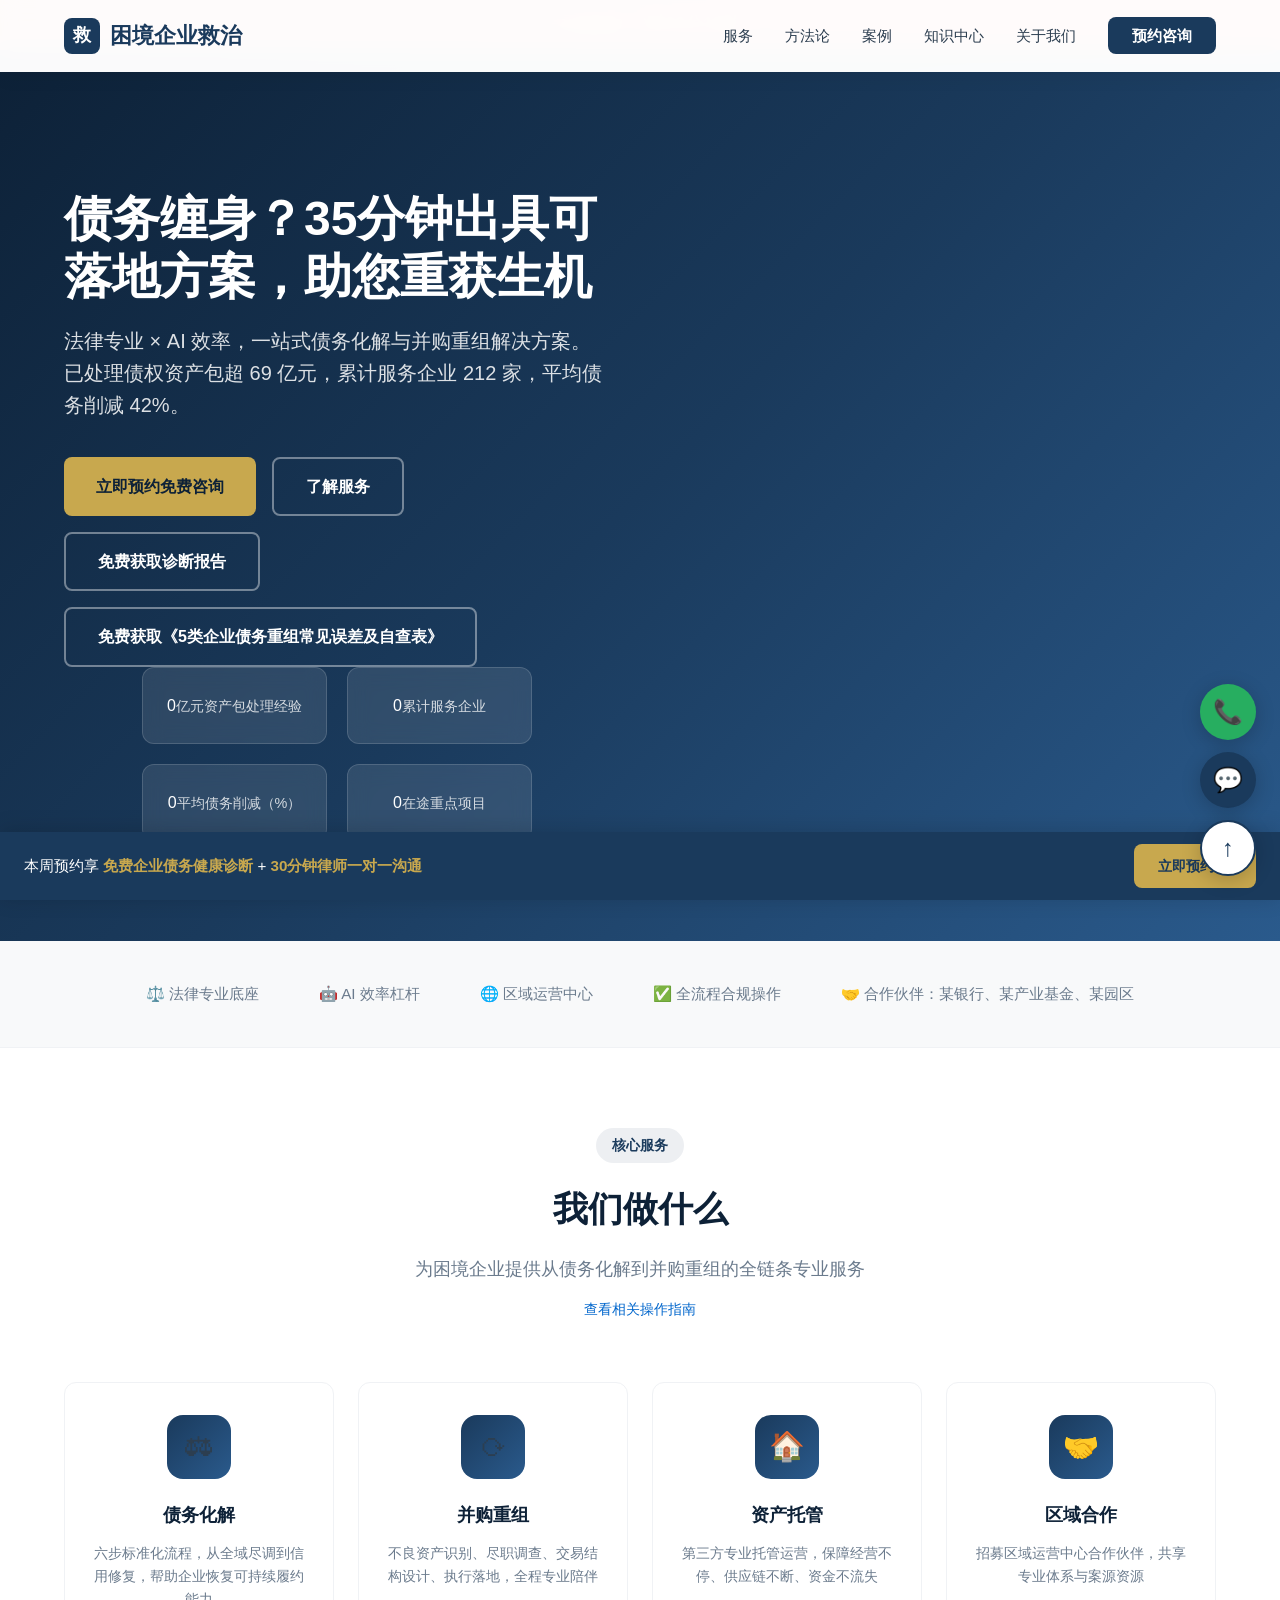
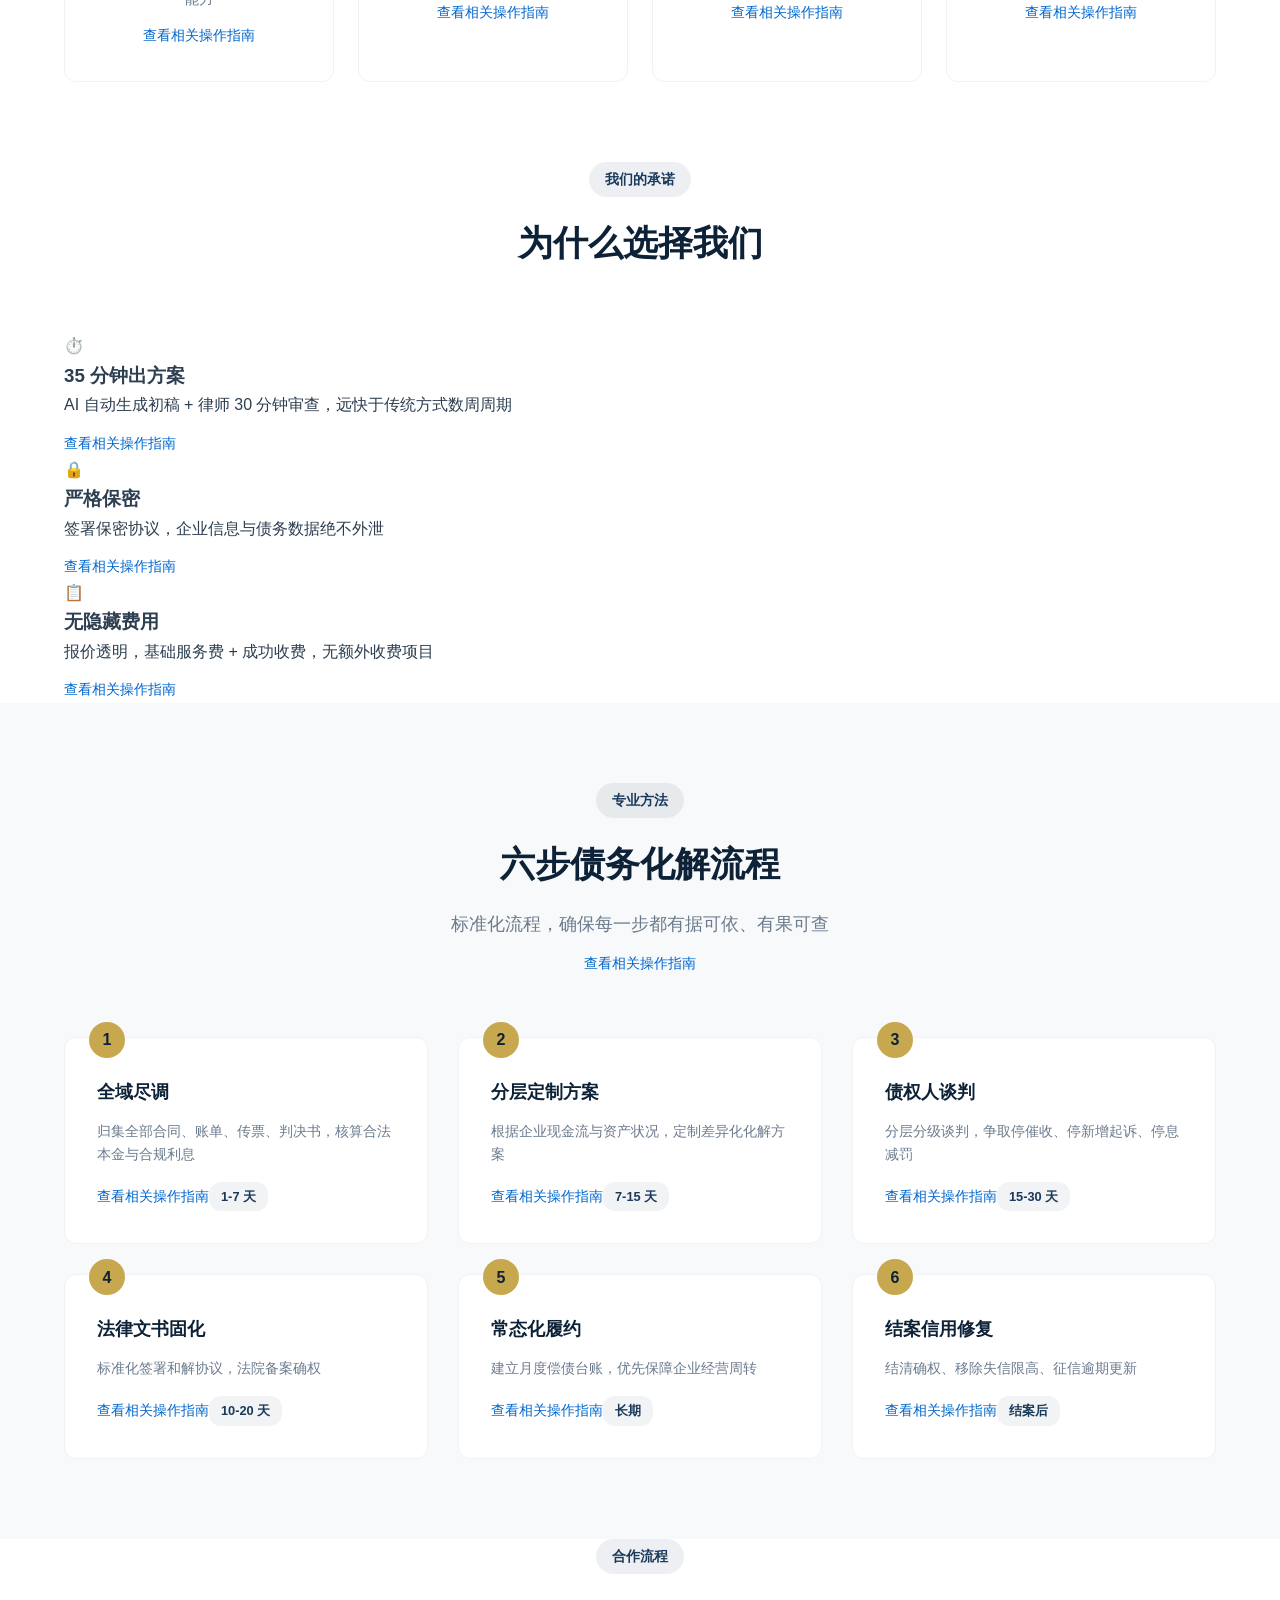
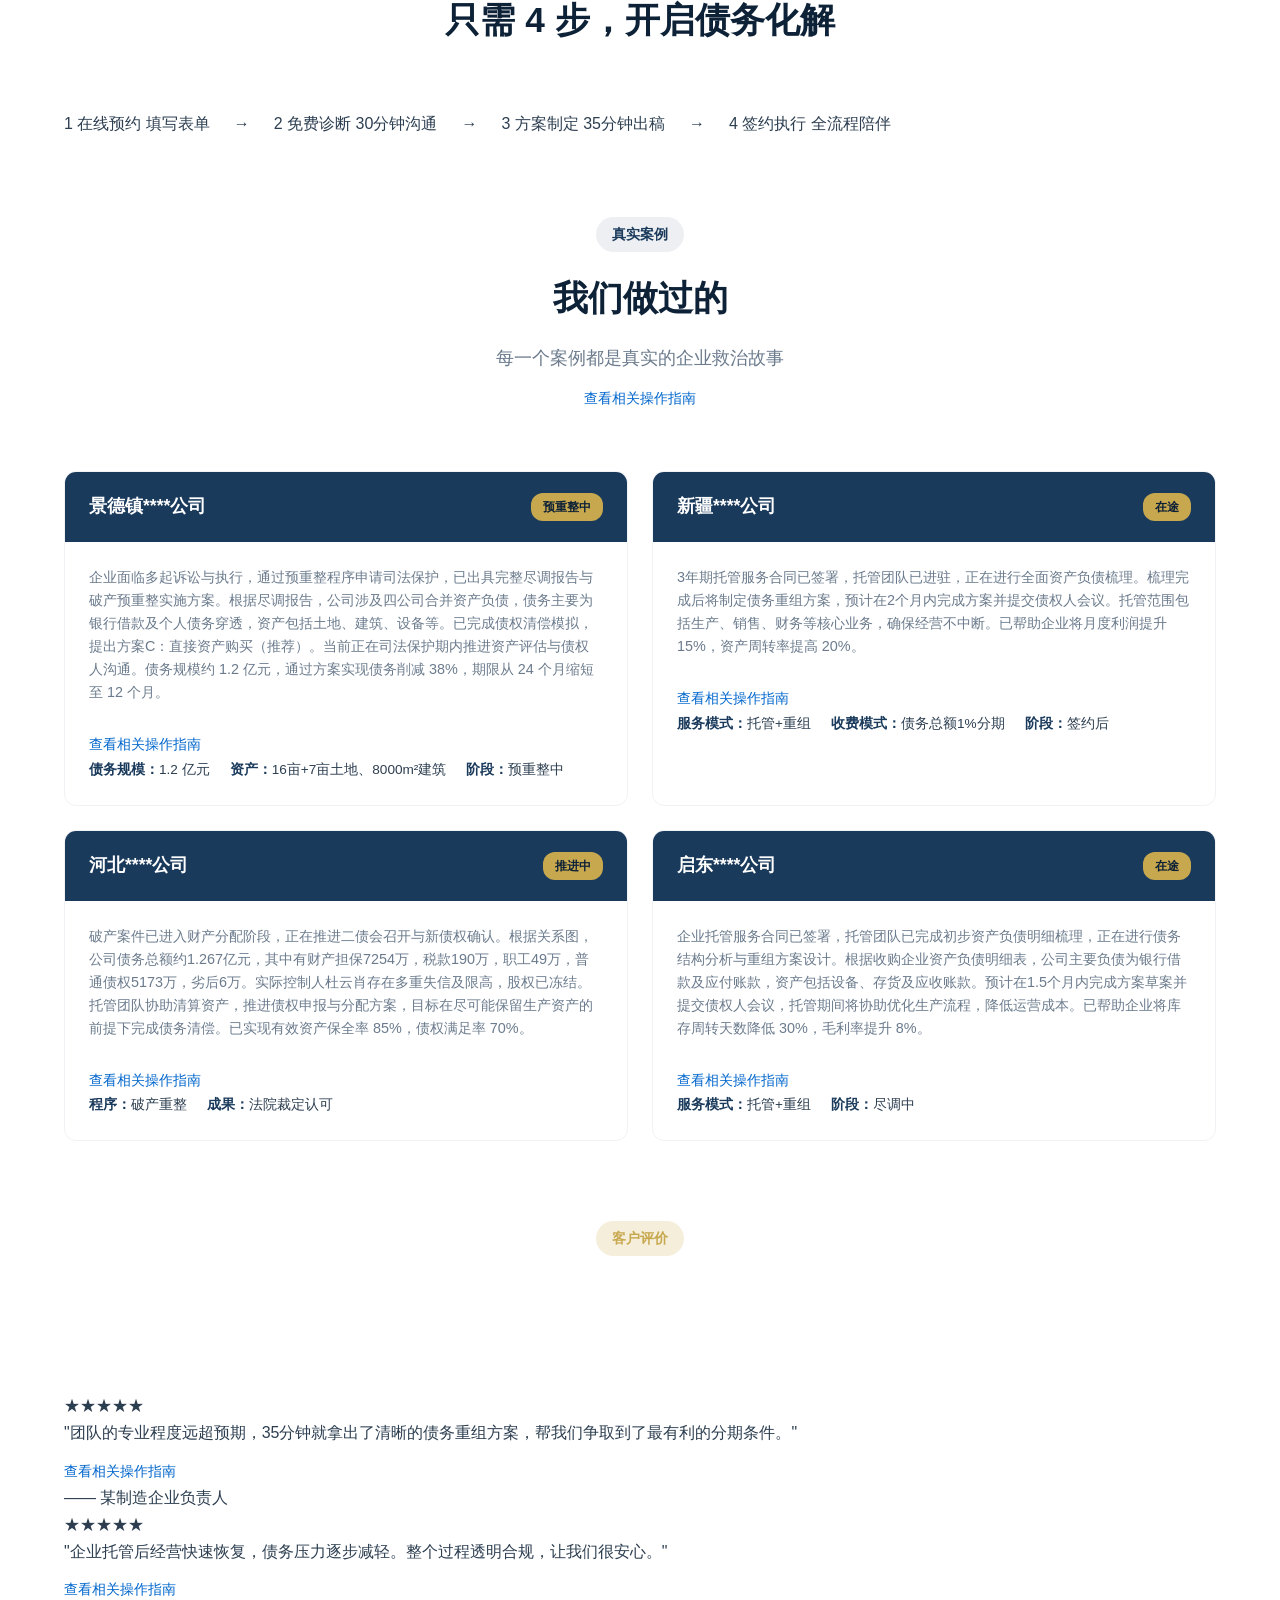
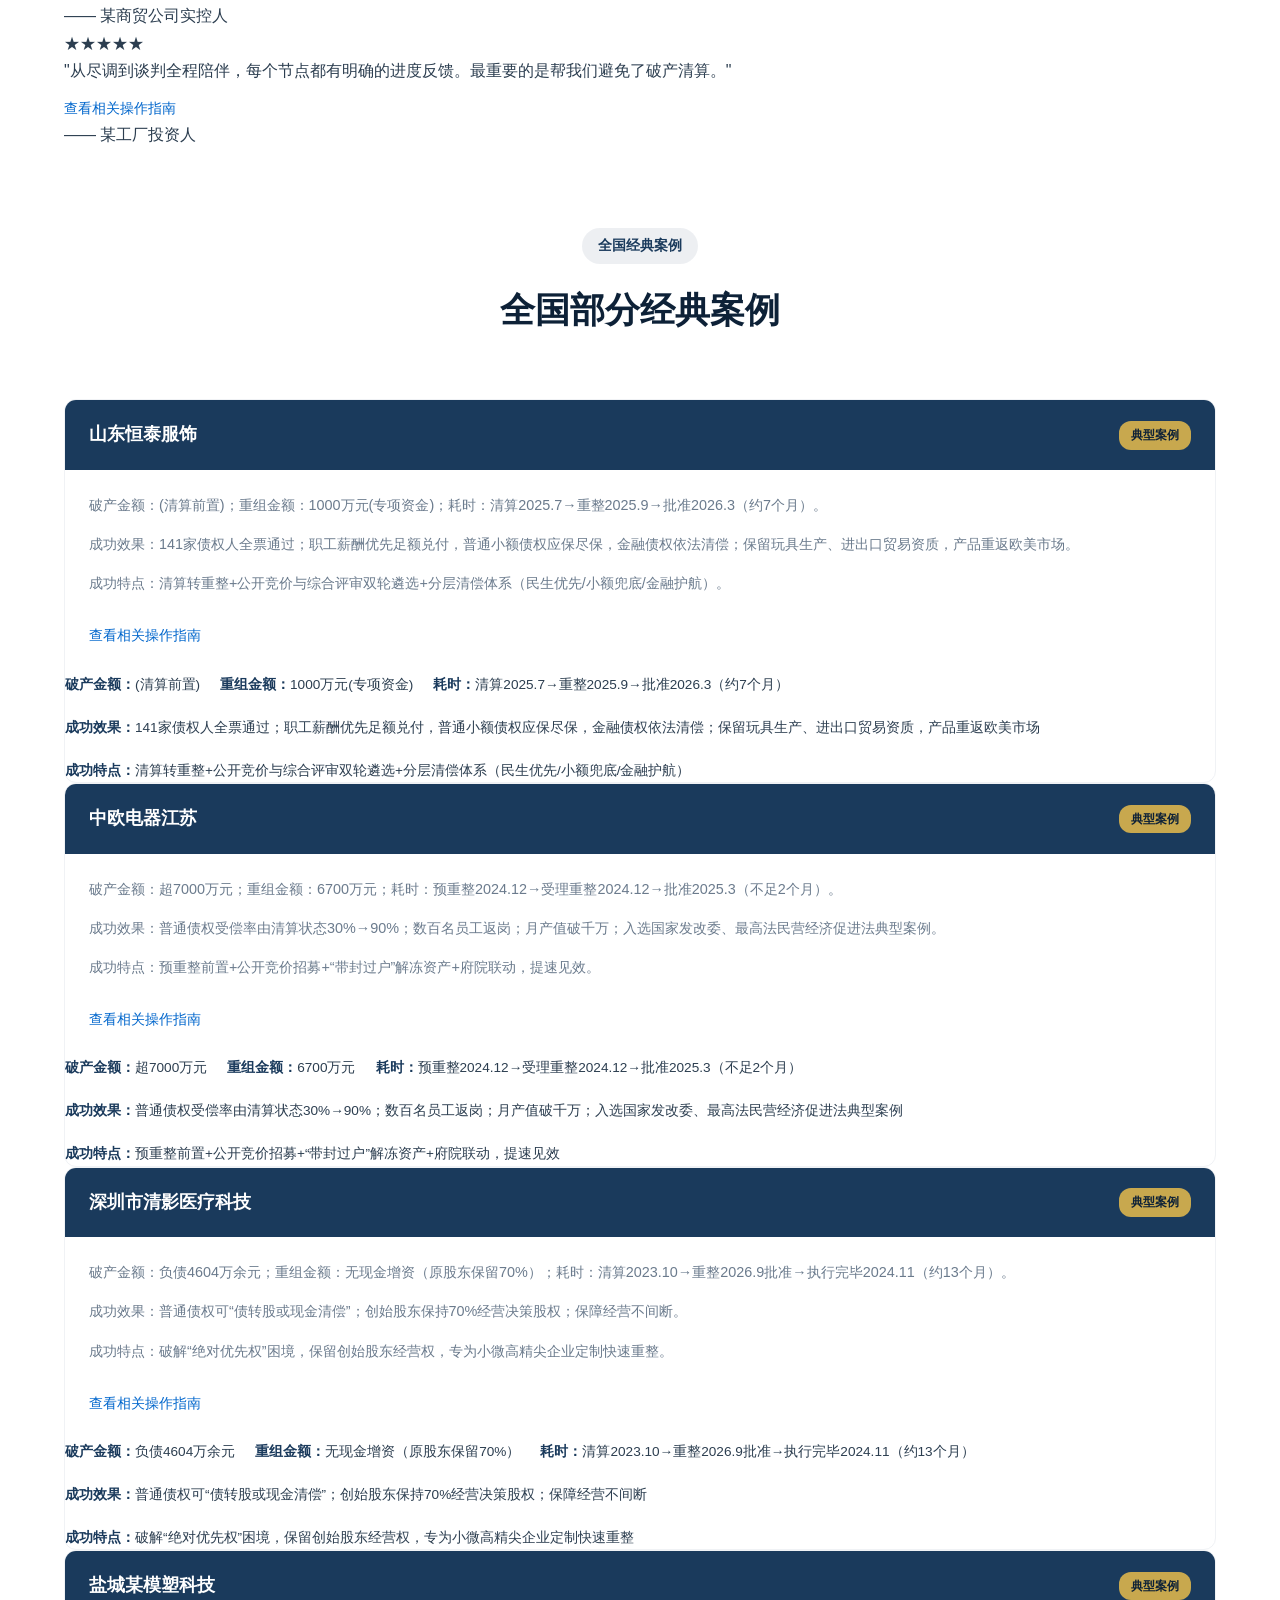
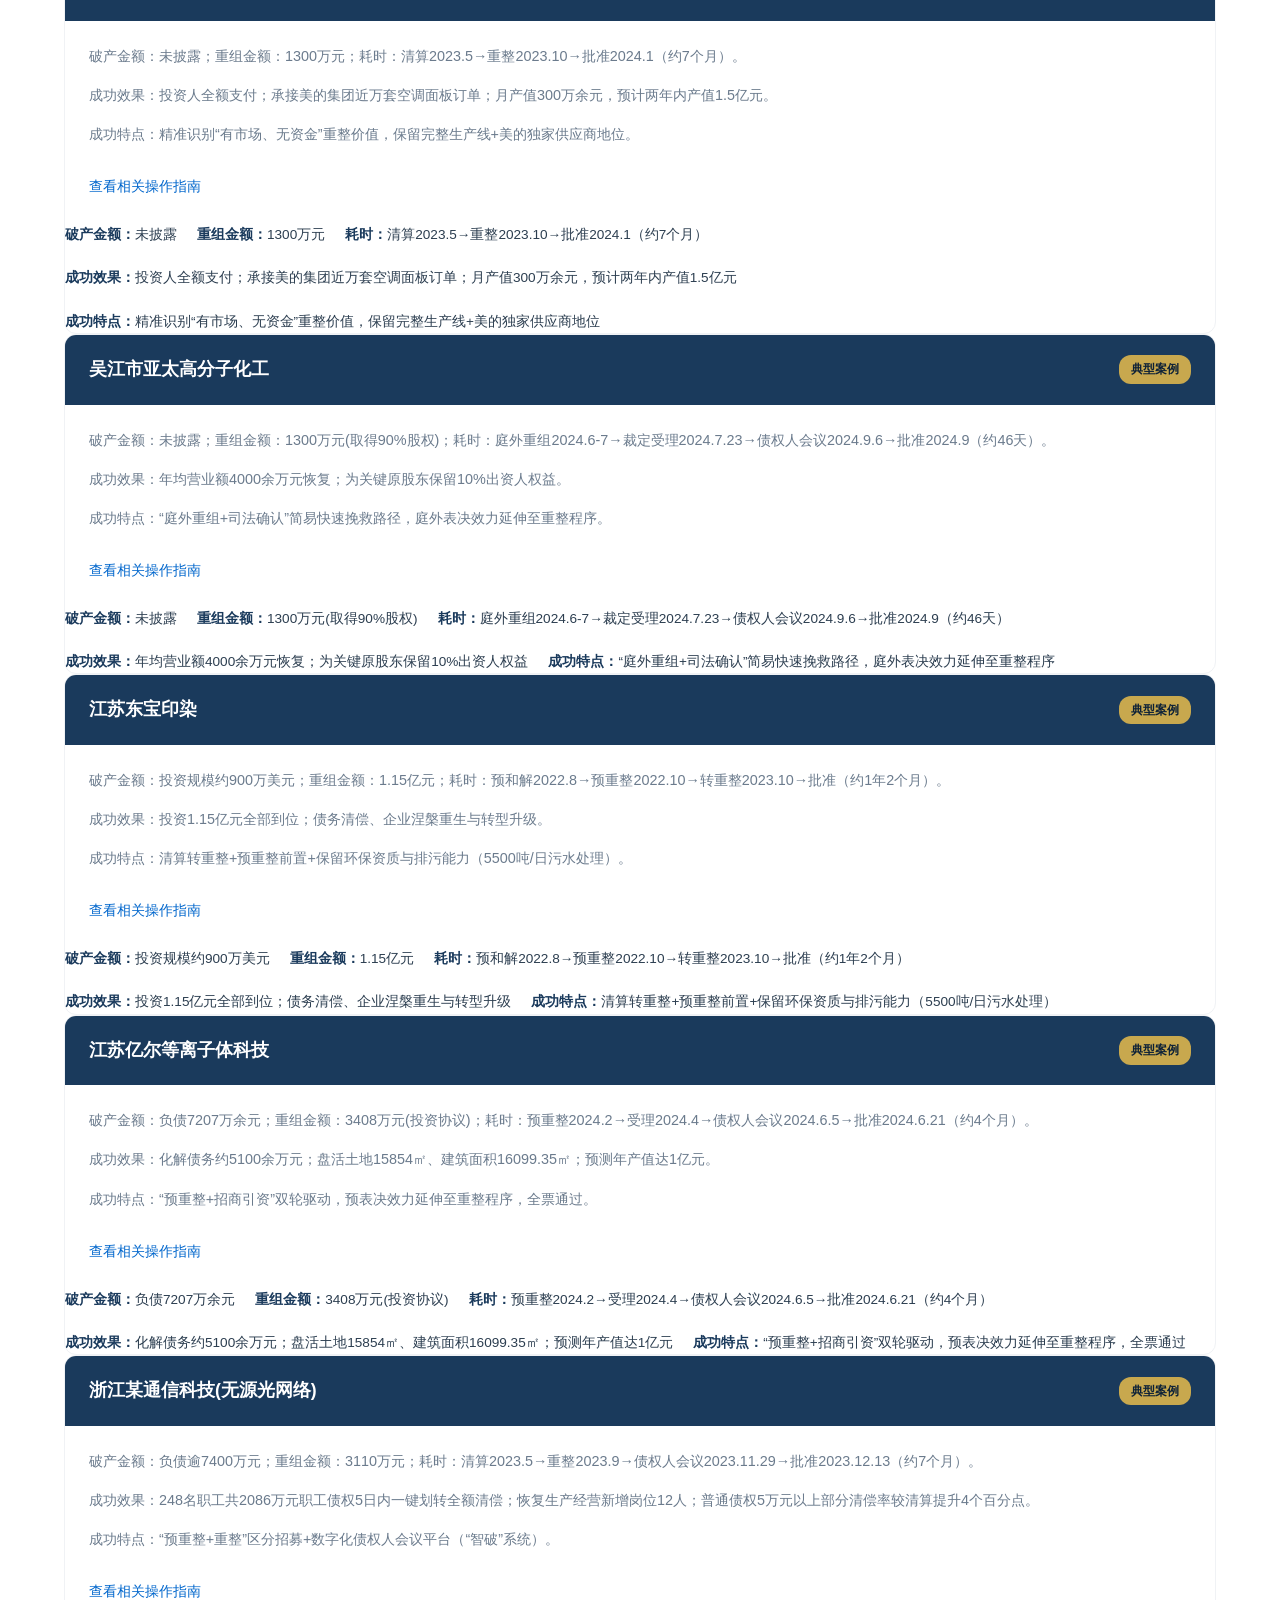
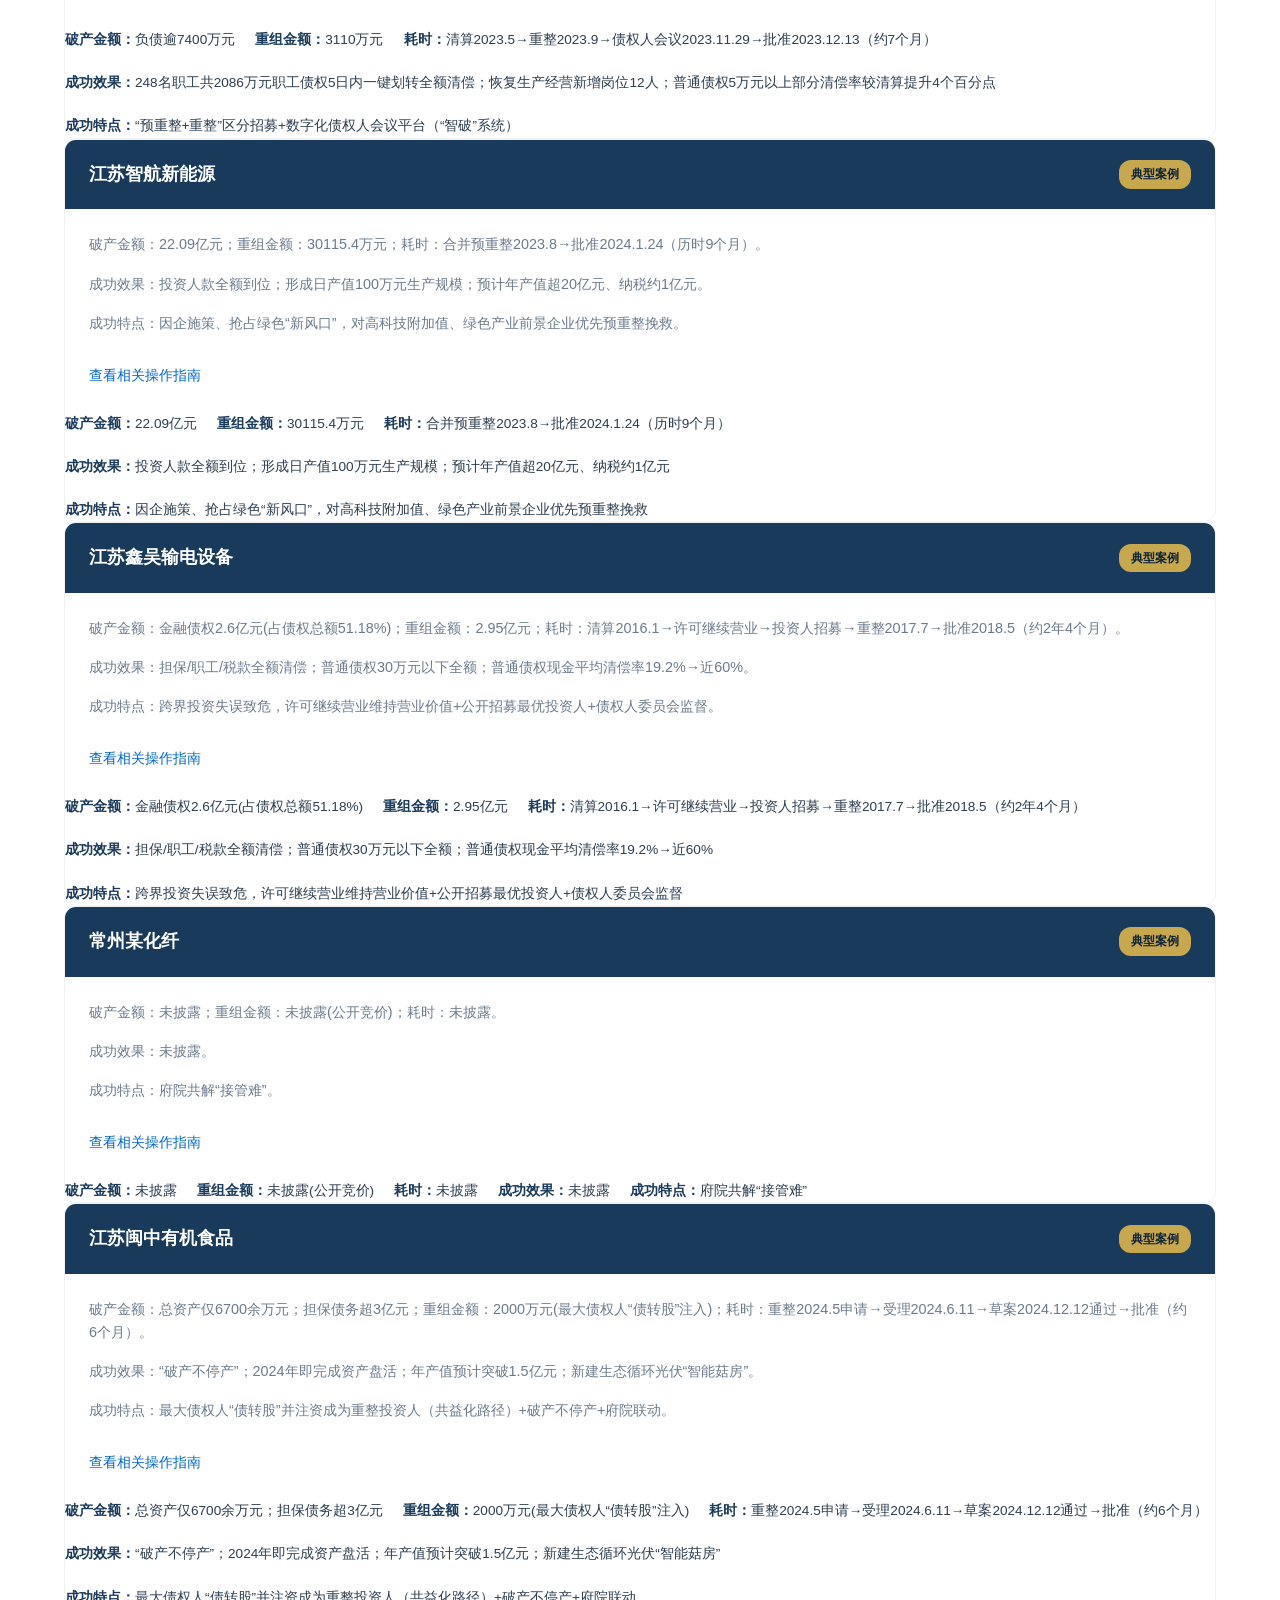
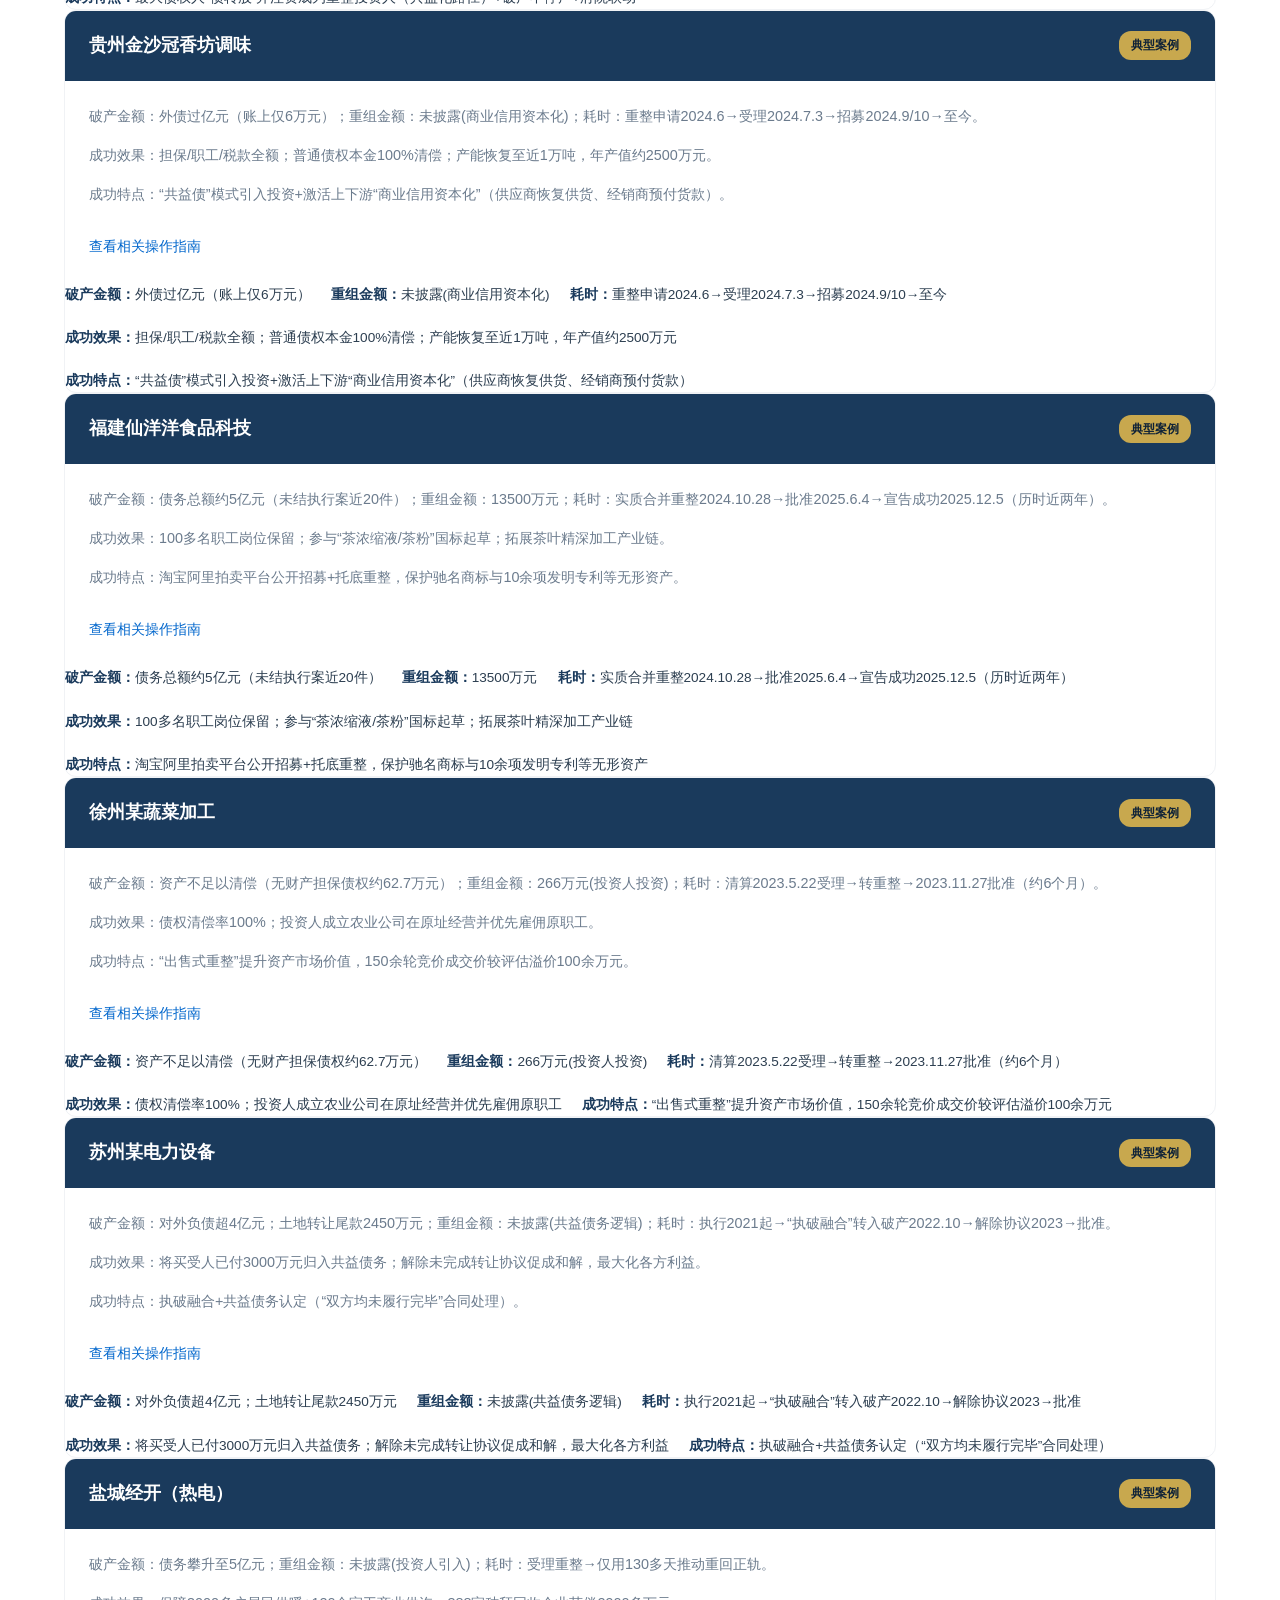
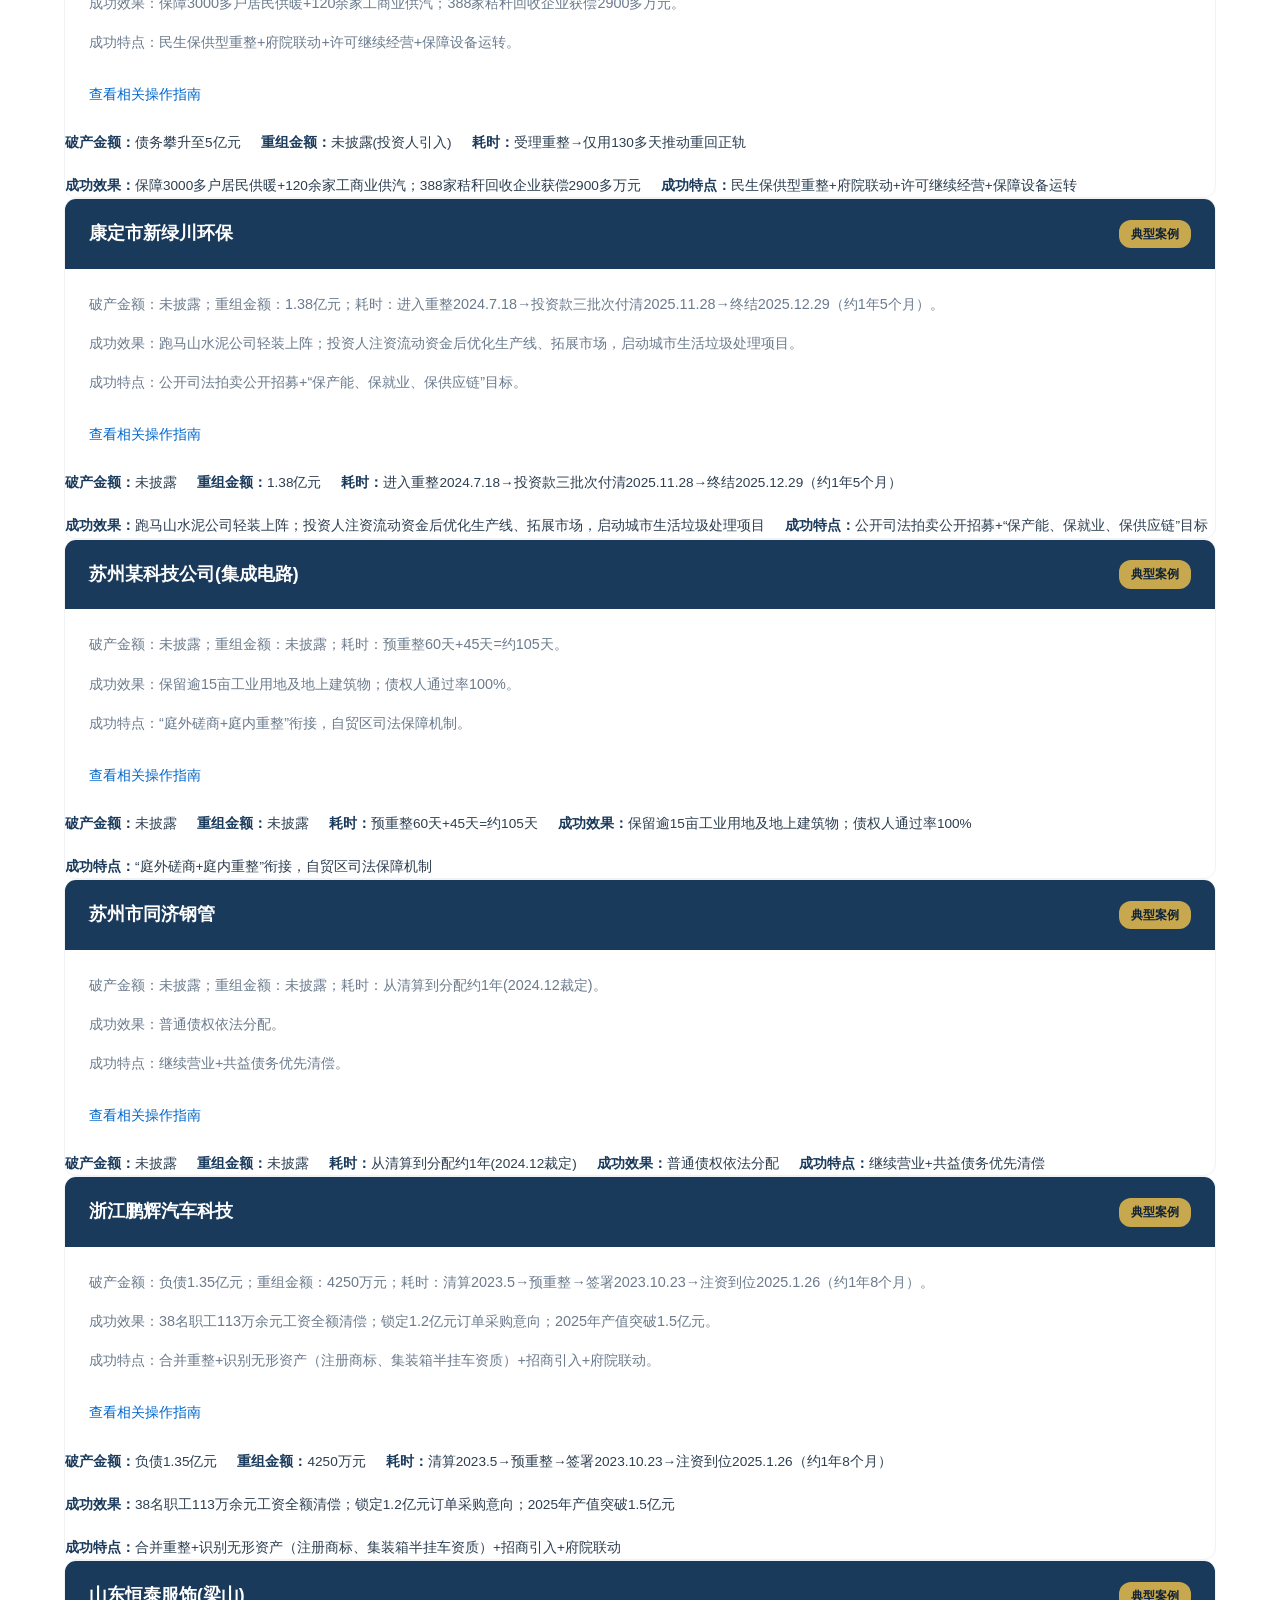
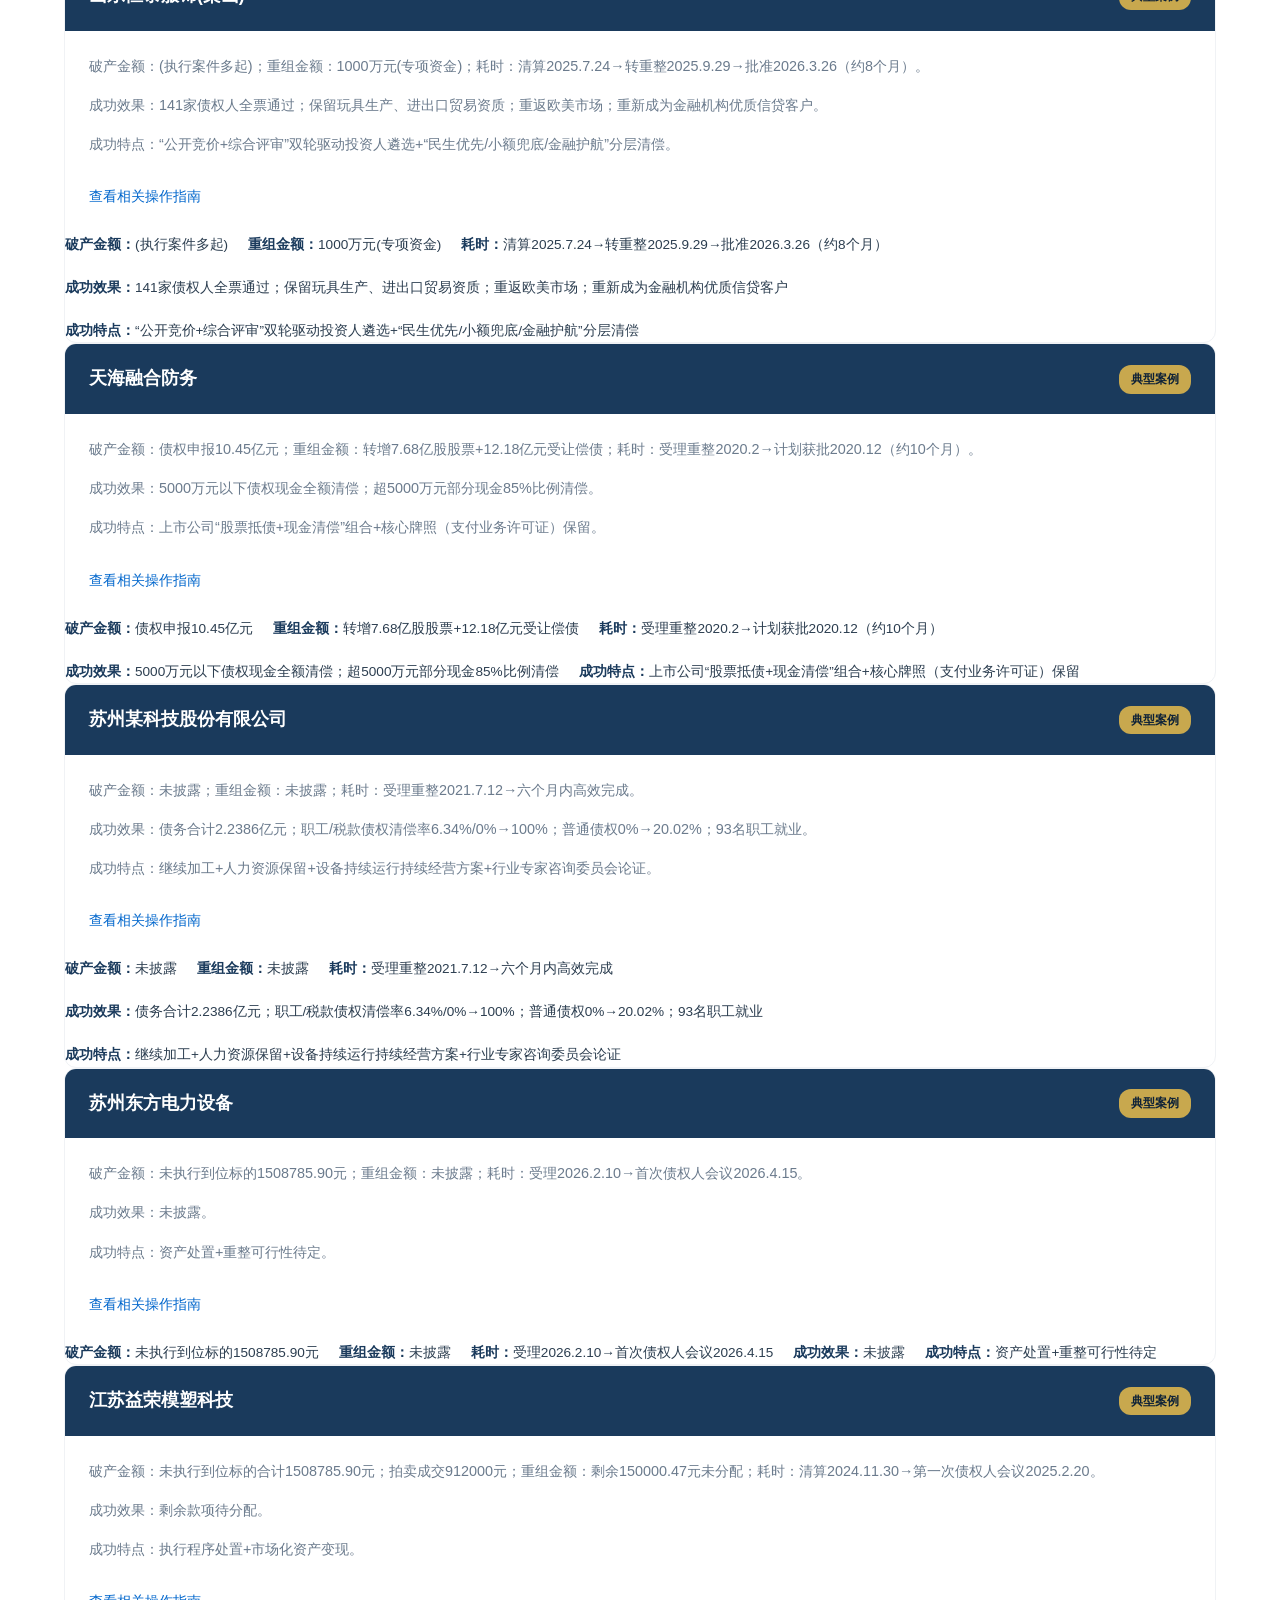
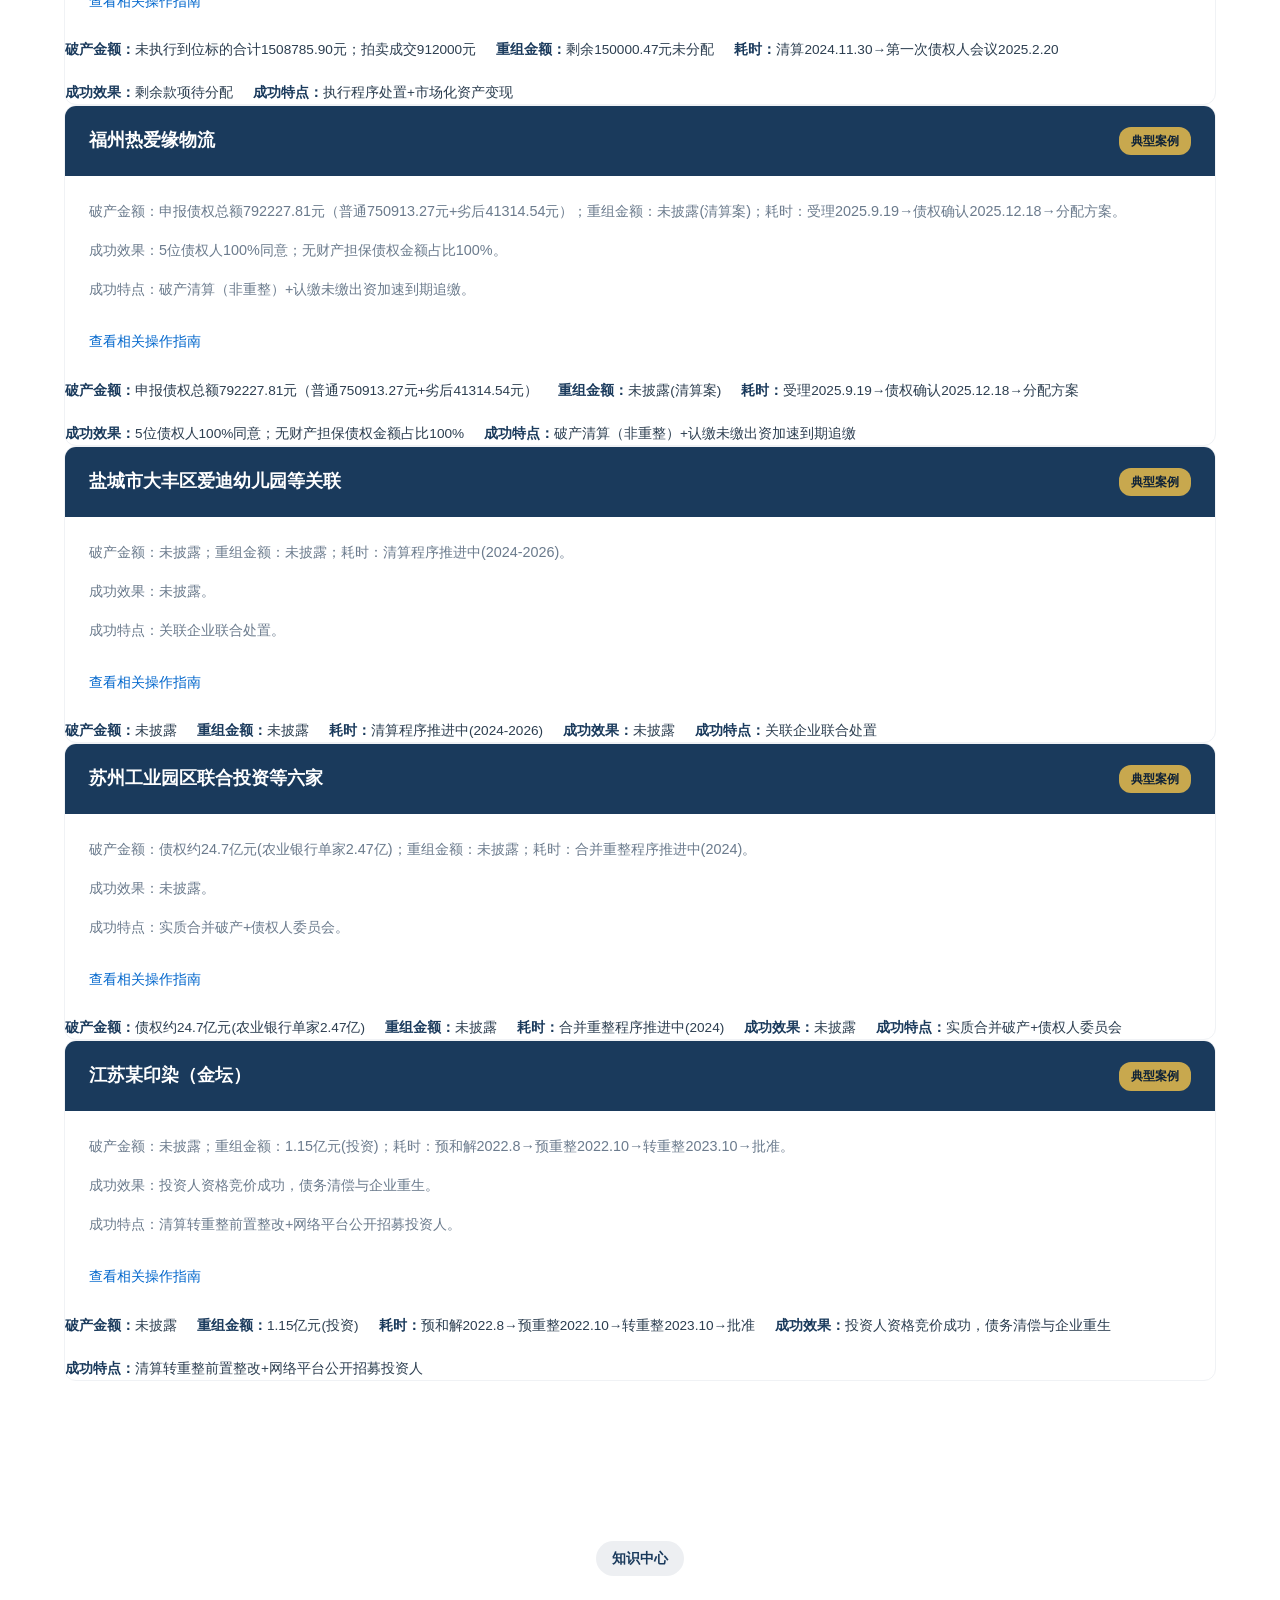
==== index.html @ f480165e "初始网站代码" ====
<!DOCTYPE html>
<html lang="zh-CN">
<head>
  <meta charset="UTF-8">
  <meta name="viewport" content="width=device-width, initial-scale=1.0">
  <title>平台化困境企业救治 - 债务化解及并购重组专家 | 法律专业+AI效率</title>
  <meta name="description" content="专业困境企业债务化解、不良资产并购、企业托管运营服务。法律专业+AI效率，35分钟出方案，已帮助超69亿元资产包实现平均债务削减42%。">
  <link rel="stylesheet" href="css/style.css">
<!-- SEO 基础 -->
<meta name="robots" content="index,follow">
<meta name="author" content="平台化困境企业救治">
<link rel="canonical" href="https://您的域名.com/">
<!-- JSON-LD 结构化数据（LocalBusiness） -->
<script type="application/ld+json">
{
  "@context": "https://schema.org",
  "@type": "LocalBusiness",
  "name": "平台化困境企业救治",
  "image": "https://您的域名.com/images/wechat-qr.png",
  "@id": "https://您的域名.com/",
  "url": "https://您的域名.com/",
  "telephone": "13908373468",
  "priceRange": "请咨询",
  "address": {
    "@type": "PostalAddress",
    "streetAddress": "请填写具体地址",
    "addressLocality": "请填写城市",
    "postalCode": "请填写邮编",
    "addressCountry": "CN"
  },
  "geo": {
    "@type": "GeoCoordinates",
    "latitude": "您的纬度",
    "longitude": "您的经度"
  },
  "openingHoursSpecification": [
    {
      "@type": "OpeningHoursSpecification",
      "dayOfWeek": [
        "Monday",
        "Tuesday",
        "Wednesday",
        "Thursday",
        "Friday"
      ],
      "opens": "09:00",
      "closes": "18:00"
    }
  ],
  "sameAs": [
    "https://微信公众号链接",
    "https://其他社媒链接"
  ]
}
</script>
</head>
<body>
  <nav class="navbar">
    <div class="container">
      <a href="index.html" class="logo"><div class="logo-icon">救</div>困境企业救治</a>
      <ul class="nav-links">
        <li><a href="#services">服务</a></li>
        <li><a href="#methodology">方法论</a></li>
        <li><a href="#cases">案例</a></li>
        <li><a href="#knowledge">知识中心</a></li>
        <li><a href="about.html">关于我们</a></li>
        <li><a href="#contact" class="nav-cta">预约咨询</a></li>
      </ul>
      <button class="mobile-menu-btn"><span></span><span></span><span></span></button>
    </div>
  </nav>
  <div class="countdown-banner">
    今日名额有限：<strong id="countdown">计算中...</strong>
  </div>
  <div class="floating-cta">
    <div class="float-btn phone" title="电话预约">📞</div>
    <div class="float-btn wechat" title="微信咨询">💬</div>
    <div class="float-btn top" title="回到顶部">↑</div>
  </div>
  <div class="bottom-bar">
    <div class="text">本周预约享 <strong>免费企业债务健康诊断</strong> + <strong>30分钟律师一对一沟通</strong></div>
    <a href="#contact" class="btn">立即预约 →</a>
  </div>
  <section class="hero">
    <div class="container">
      <div class="hero-content">
        <h1>债务缠身？35分钟出具可落地方案，助您重获生机</h1>
        <p class="subtitle">法律专业 × AI 效率，一站式债务化解与并购重组解决方案。已处理债权资产包超 69 亿元，累计服务企业 212 家，平均债务削减 42%。</p>
        <div class="hero-buttons">
          <a href="#contact" class="btn btn-primary">立即预约免费咨询</a>
          <a href="#services" class="btn btn-outline">了解服务</a>
          <a href="#knowledge" class="btn btn-outline">免费获取诊断报告</a>
        
          <a href="javascript:void(0);" class="btn btn-outline" id="freeResourceBtn">免费获取《5类企业债务重组常见误差及自查表》</a>
      </div>
      <div class="hero-visual">
        <div class="hero-stats">
          <div class="stat-card"><span class="count-number" data-target="69">0</span><span class="label">亿元资产包处理经验</span></div>
          <div class="stat-card"><span class="count-number" data-target="212">0</span><span class="label">累计服务企业</span></div>
          <div class="stat-card"><span class="count-number" data-target="42">0</span><span class="label">平均债务削减（%）</span></div>
          <div class="stat-card"><span class="count-number" data-target="4">0</span><span class="label">在途重点项目</span></div>
        </div>
      </div>
    </div>
  </section>
  <section class="trust-bar">
    <div class="container">
      <div class="trust-item">⚖️ 法律专业底座</div>
      <div class="trust-item">🤖 AI 效率杠杆</div>
      <div class="trust-item">🌐 区域运营中心</div>
      <div class="trust-item">✅ 全流程合规操作</div>
      <div class="trust-item">🤝 合作伙伴：某银行、某产业基金、某园区</div>
    </div>
  </section>
  <section class="section" id="services">
    <div class="container">
      <div class="section-header animate-on-scroll">
        <span class="tag">核心服务</span>
        <h2>我们做什么</h2>
        <p>为困境企业提供从债务化解到并购重组的全链条专业服务</p>
          <a href="#knowledge" class="service-link">查看相关操作指南</a>
      </div>
      <div class="services-grid">
        <div class="service-card animate-on-scroll"><div class="service-icon">&#9878;</div><h3>债务化解</h3><p>六步标准化流程，从全域尽调到信用修复，帮助企业恢复可持续履约能力</p>
          <a href="#knowledge" class="service-link">查看相关操作指南</a></div>
        <div class="service-card animate-on-scroll"><div class="service-icon">&#10227;</div><h3>并购重组</h3><p>不良资产识别、尽职调查、交易结构设计、执行落地，全程专业陪伴</p>
          <a href="#knowledge" class="service-link">查看相关操作指南</a></div>
        <div class="service-card animate-on-scroll"><div class="service-icon">&#127968;</div><h3>资产托管</h3><p>第三方专业托管运营，保障经营不停、供应链不断、资金不流失</p>
          <a href="#knowledge" class="service-link">查看相关操作指南</a></div>
        <div class="service-card animate-on-scroll"><div class="service-icon">&#129309;</div><h3>区域合作</h3><p>招募区域运营中心合作伙伴，共享专业体系与案源资源</p>
          <a href="#knowledge" class="service-link">查看相关操作指南</a></div>
      </div>
    </div>
  </section>
  <section class="guarantee">
    <div class="container">
      <div class="section-header animate-on-scroll">
        <span class="tag">我们的承诺</span>
        <h2>为什么选择我们</h2>
      </div>
      <div class="guarantee-grid">
        <div class="guarantee-item animate-on-scroll"><div class="icon">⏱️</div><h3>35 分钟出方案</h3><p>AI 自动生成初稿 + 律师 30 分钟审查，远快于传统方式数周周期</p>
          <a href="#knowledge" class="service-link">查看相关操作指南</a></div>
        <div class="guarantee-item animate-on-scroll"><div class="icon">🔒</div><h3>严格保密</h3><p>签署保密协议，企业信息与债务数据绝不外泄</p>
          <a href="#knowledge" class="service-link">查看相关操作指南</a></div>
        <div class="guarantee-item animate-on-scroll"><div class="icon">📋</div><h3>无隐藏费用</h3><p>报价透明，基础服务费 + 成功收费，无额外收费项目</p>
          <a href="#knowledge" class="service-link">查看相关操作指南</a></div>
      </div>
    </div>
  </section>
  <section class="section methodology animate-on-scroll" id="methodology">
    <div class="container">
      <div class="section-header animate-on-scroll">
        <span class="tag">专业方法</span>
        <h2>六步债务化解流程</h2>
        <p>标准化流程，确保每一步都有据可依、有果可查</p>
          <a href="#knowledge" class="service-link">查看相关操作指南</a>
      </div>
      <div class="methodology-steps">
        <div class="step-card animate-on-scroll"><div class="step-number">1</div><h3>全域尽调</h3><p>归集全部合同、账单、传票、判决书，核算合法本金与合规利息</p>
          <a href="#knowledge" class="service-link">查看相关操作指南</a><span class="time-badge">1-7 天</span></div>
        <div class="step-card animate-on-scroll"><div class="step-number">2</div><h3>分层定制方案</h3><p>根据企业现金流与资产状况，定制差异化化解方案</p>
          <a href="#knowledge" class="service-link">查看相关操作指南</a><span class="time-badge">7-15 天</span></div>
        <div class="step-card animate-on-scroll"><div class="step-number">3</div><h3>债权人谈判</h3><p>分层分级谈判，争取停催收、停新增起诉、停息减罚</p>
          <a href="#knowledge" class="service-link">查看相关操作指南</a><span class="time-badge">15-30 天</span></div>
        <div class="step-card animate-on-scroll"><div class="step-number">4</div><h3>法律文书固化</h3><p>标准化签署和解协议，法院备案确权</p>
          <a href="#knowledge" class="service-link">查看相关操作指南</a><span class="time-badge">10-20 天</span></div>
        <div class="step-card animate-on-scroll"><div class="step-number">5</div><h3>常态化履约</h3><p>建立月度偿债台账，优先保障企业经营周转</p>
          <a href="#knowledge" class="service-link">查看相关操作指南</a><span class="time-badge">长期</span></div>
        <div class="step-card animate-on-scroll"><div class="step-number">6</div><h3>结案信用修复</h3><p>结清确权、移除失信限高、征信逾期更新</p>
          <a href="#knowledge" class="service-link">查看相关操作指南</a><span class="time-badge">结案后</span></div>
      </div>
    </div>
  </section>
  <section class="process-section">
    <div class="container">
      <div class="section-header animate-on-scroll">
        <span class="tag">合作流程</span>
        <h2>只需 4 步，开启债务化解</h2>
      </div>
      <div class="process-steps" style="display:flex; gap:1.5rem; align-items:center; flex-wrap:wrap;">
    <div class="step">1 在线预约 填写表单</div>
    <div class="arrow">→</div>
    <div class="step">2 免费诊断 30分钟沟通</div>
    <div class="arrow">→</div>
    <div class="step">3 方案制定 35分钟出稿</div>
    <div class="arrow">→</div>
    <div class="step">4 签约执行 全流程陪伴</div>
</div>
    </div>
  </section>
  <section class="section animate-on-scroll" id="cases">
    <div class="container">
      <div class="section-header animate-on-scroll">
        <span class="tag">真实案例</span>
        <h2>我们做过的</h2>
        <p>每一个案例都是真实的企业救治故事</p>
          <a href="#knowledge" class="service-link">查看相关操作指南</a>
      </div>
      <div class="cases-grid">
        <!-- 案例 1：景德镇隆鑫鹏大贸易 -->
        <div class="case-card animate-on-scroll">
          <div class="case-header">
            <h3>景德镇****公司</h3>
            <span class="case-badge">预重整中</span>
          </div>
          <div class="case-body">
            <p>企业面临多起诉讼与执行，通过预重整程序申请司法保护，已出具完整尽调报告与破产预重整实施方案。根据尽调报告，公司涉及四公司合并资产负债，债务主要为银行借款及个人债务穿透，资产包括土地、建筑、设备等。已完成债权清偿模拟，提出方案C：直接资产购买（推荐）。当前正在司法保护期内推进资产评估与债权人沟通。债务规模约 1.2 亿元，通过方案实现债务削减 38%，期限从 24 个月缩短至 12 个月。</p>
          <a href="#knowledge" class="service-link">查看相关操作指南</a>
            <div class="case-meta">
              <div class="case-meta-item"><strong>债务规模：</strong>1.2 亿元</div>
              <div class="case-meta-item"><strong>资产：</strong>16亩+7亩土地、8000m²建筑</div>
              <div class="case-meta-item"><strong>阶段：</strong>预重整中</div>
            </div>
          </div>
        </div>

        <!-- 案例 2：新疆美嘉食品饮料 -->
        <div class="case-card animate-on-scroll">
          <div class="case-header">
            <h3>新疆****公司</h3>
            <span class="case-badge">在途</span>
          </div>
          <div class="case-body">
            <p>3年期托管服务合同已签署，托管团队已进驻，正在进行全面资产负债梳理。梳理完成后将制定债务重组方案，预计在2个月内完成方案并提交债权人会议。托管范围包括生产、销售、财务等核心业务，确保经营不中断。已帮助企业将月度利润提升 15%，资产周转率提高 20%。</p>
          <a href="#knowledge" class="service-link">查看相关操作指南</a>
            <div class="case-meta">
              <div class="case-meta-item"><strong>服务模式：</strong>托管+重组</div>
              <div class="case-meta-item"><strong>收费模式：</strong>债务总额1%分期</div>
              <div class="case-meta-item"><strong>阶段：</strong>签约后</div>
            </div>
          </div>
        </div>

        <!-- 案例 3：河北氏氏美卫生用品 -->
        <div class="case-card animate-on-scroll">
          <div class="case-header">
            <h3>河北****公司</h3>
            <span class="case-badge">推进中</span>
          </div>
          <div class="case-body">
            <p>破产案件已进入财产分配阶段，正在推进二债会召开与新债权确认。根据关系图，公司债务总额约1.267亿元，其中有财产担保7254万，税款190万，职工49万，普通债权5173万，劣后6万。实际控制人杜云肖存在多重失信及限高，股权已冻结。托管团队协助清算资产，推进债权申报与分配方案，目标在尽可能保留生产资产的前提下完成债务清偿。已实现有效资产保全率 85%，债权满足率 70%。</p>
          <a href="#knowledge" class="service-link">查看相关操作指南</a>
            <div class="case-meta">
              <div class="case-meta-item"><strong>程序：</strong>破产重整</div>
              <div class="case-meta-item"><strong>成果：</strong>法院裁定认可</div>
            </div>
          </div>
        </div>

        <!-- 案例 4：启东亚恒机电设备 -->
        <div class="case-card animate-on-scroll">
          <div class="case-header">
            <h3>启东****公司</h3>
            <span class="case-badge">在途</span>
          </div>
          <div class="case-body">
            <p>企业托管服务合同已签署，托管团队已完成初步资产负债明细梳理，正在进行债务结构分析与重组方案设计。根据收购企业资产负债明细表，公司主要负债为银行借款及应付账款，资产包括设备、存货及应收账款。预计在1.5个月内完成方案草案并提交债权人会议，托管期间将协助优化生产流程，降低运营成本。已帮助企业将库存周转天数降低 30%，毛利率提升 8%。</p>
          <a href="#knowledge" class="service-link">查看相关操作指南</a>
            <div class="case-meta">
              <div class="case-meta-item"><strong>服务模式：</strong>托管+重组</div>
              <div class="case-meta-item"><strong>阶段：</strong>尽调中</div>
            </div>
          </div>
        </div>
      </div>
    </div>
  </section>
  <section class="testimonial">
    <div class="container">
      <div class="section-header animate-on-scroll">
        <span class="tag" style="background:rgba(200,168,78,0.2);color:#c8a84e;">客户评价</span>
        <h2 style="color:white;">他们这样说</h2>
      </div>
      <div class="testimonial-grid">
        <div class="testimonial-card animate-on-scroll"><div class="stars">★★★★★</div><p>"团队的专业程度远超预期，35分钟就拿出了清晰的债务重组方案，帮我们争取到了最有利的分期条件。"</p>
          <a href="#knowledge" class="service-link">查看相关操作指南</a><div class="author">—— 某制造企业负责人</div></div>
        <div class="testimonial-card animate-on-scroll"><div class="stars">★★★★★</div><p>"企业托管后经营快速恢复，债务压力逐步减轻。整个过程透明合规，让我们很安心。"</p>
          <a href="#knowledge" class="service-link">查看相关操作指南</a><div class="author">—— 某商贸公司实控人</div></div>
        <div class="testimonial-card animate-on-scroll"><div class="stars">★★★★★</div><p>"从尽调到谈判全程陪伴，每个节点都有明确的进度反馈。最重要的是帮我们避免了破产清算。"</p>
          <a href="#knowledge" class="service-link">查看相关操作指南</a><div class="author">—— 某工厂投资人</div></div>
      </div>
    </div>
  </section>
<section class="section animate-on-scroll" id="national-cases">
  <div class="container">
    <div class="section-header animate-on-scroll">
      <span class="tag">全国经典案例</span>
      <h2>全国部分经典案例</h2>
    </div>
    <div class="national-cases-list">
      <div class="case-card animate-on-scroll">
        <div class="case-header">
          <h3>山东恒泰服饰</h3>
          <span class="case-badge">典型案例</span>
        </div>
        <div class="case-body">
          <p>破产金额：(清算前置)；重组金额：1000万元(专项资金)；耗时：清算2025.7→重整2025.9→批准2026.3（约7个月）。</p>
          <p>成功效果：141家债权人全票通过；职工薪酬优先足额兑付，普通小额债权应保尽保，金融债权依法清偿；保留玩具生产、进出口贸易资质，产品重返欧美市场。</p>
          <p>成功特点：清算转重整+公开竞价与综合评审双轮遴选+分层清偿体系（民生优先/小额兜底/金融护航）。</p>
          <a href="#knowledge" class="service-link">查看相关操作指南</a>
        </div>
        <div class="case-meta">
          <div class="case-meta-item"><strong>破产金额：</strong>(清算前置)</div>
          <div class="case-meta-item"><strong>重组金额：</strong>1000万元(专项资金)</div>
          <div class="case-meta-item"><strong>耗时：</strong>清算2025.7→重整2025.9→批准2026.3（约7个月）</div>
          <div class="case-meta-item"><strong>成功效果：</strong>141家债权人全票通过；职工薪酬优先足额兑付，普通小额债权应保尽保，金融债权依法清偿；保留玩具生产、进出口贸易资质，产品重返欧美市场</div>
          <div class="case-meta-item"><strong>成功特点：</strong>清算转重整+公开竞价与综合评审双轮遴选+分层清偿体系（民生优先/小额兜底/金融护航）</div>
        </div>
      </div>
      <div class="case-card animate-on-scroll">
        <div class="case-header">
          <h3>中欧电器江苏</h3>
          <span class="case-badge">典型案例</span>
        </div>
        <div class="case-body">
          <p>破产金额：超7000万元；重组金额：6700万元；耗时：预重整2024.12→受理重整2024.12→批准2025.3（不足2个月）。</p>
          <p>成功效果：普通债权受偿率由清算状态30%→90%；数百名员工返岗；月产值破千万；入选国家发改委、最高法民营经济促进法典型案例。</p>
          <p>成功特点：预重整前置+公开竞价招募+“带封过户”解冻资产+府院联动，提速见效。</p>
          <a href="#knowledge" class="service-link">查看相关操作指南</a>
        </div>
        <div class="case-meta">
          <div class="case-meta-item"><strong>破产金额：</strong>超7000万元</div>
          <div class="case-meta-item"><strong>重组金额：</strong>6700万元</div>
          <div class="case-meta-item"><strong>耗时：</strong>预重整2024.12→受理重整2024.12→批准2025.3（不足2个月）</div>
          <div class="case-meta-item"><strong>成功效果：</strong>普通债权受偿率由清算状态30%→90%；数百名员工返岗；月产值破千万；入选国家发改委、最高法民营经济促进法典型案例</div>
          <div class="case-meta-item"><strong>成功特点：</strong>预重整前置+公开竞价招募+“带封过户”解冻资产+府院联动，提速见效</div>
        </div>
      </div>
      <div class="case-card animate-on-scroll">
        <div class="case-header">
          <h3>深圳市清影医疗科技</h3>
          <span class="case-badge">典型案例</span>
        </div>
        <div class="case-body">
          <p>破产金额：负债4604万余元；重组金额：无现金增资（原股东保留70%）；耗时：清算2023.10→重整2026.9批准→执行完毕2024.11（约13个月）。</p>
          <p>成功效果：普通债权可“债转股或现金清偿”；创始股东保持70%经营决策股权；保障经营不间断。</p>
          <p>成功特点：破解“绝对优先权”困境，保留创始股东经营权，专为小微高精尖企业定制快速重整。</p>
          <a href="#knowledge" class="service-link">查看相关操作指南</a>
        </div>
        <div class="case-meta">
          <div class="case-meta-item"><strong>破产金额：</strong>负债4604万余元</div>
          <div class="case-meta-item"><strong>重组金额：</strong>无现金增资（原股东保留70%）</div>
          <div class="case-meta-item"><strong>耗时：</strong>清算2023.10→重整2026.9批准→执行完毕2024.11（约13个月）</div>
          <div class="case-meta-item"><strong>成功效果：</strong>普通债权可“债转股或现金清偿”；创始股东保持70%经营决策股权；保障经营不间断</div>
          <div class="case-meta-item"><strong>成功特点：</strong>破解“绝对优先权”困境，保留创始股东经营权，专为小微高精尖企业定制快速重整</div>
        </div>
      </div>
      <div class="case-card animate-on-scroll">
        <div class="case-header">
          <h3>盐城某模塑科技</h3>
          <span class="case-badge">典型案例</span>
        </div>
        <div class="case-body">
          <p>破产金额：未披露；重组金额：1300万元；耗时：清算2023.5→重整2023.10→批准2024.1（约7个月）。</p>
          <p>成功效果：投资人全额支付；承接美的集团近万套空调面板订单；月产值300万余元，预计两年内产值1.5亿元。</p>
          <p>成功特点：精准识别“有市场、无资金”重整价值，保留完整生产线+美的独家供应商地位。</p>
          <a href="#knowledge" class="service-link">查看相关操作指南</a>
        </div>
        <div class="case-meta">
          <div class="case-meta-item"><strong>破产金额：</strong>未披露</div>
          <div class="case-meta-item"><strong>重组金额：</strong>1300万元</div>
          <div class="case-meta-item"><strong>耗时：</strong>清算2023.5→重整2023.10→批准2024.1（约7个月）</div>
          <div class="case-meta-item"><strong>成功效果：</strong>投资人全额支付；承接美的集团近万套空调面板订单；月产值300万余元，预计两年内产值1.5亿元</div>
          <div class="case-meta-item"><strong>成功特点：</strong>精准识别“有市场、无资金”重整价值，保留完整生产线+美的独家供应商地位</div>
        </div>
      </div>
      <div class="case-card animate-on-scroll">
        <div class="case-header">
          <h3>吴江市亚太高分子化工</h3>
          <span class="case-badge">典型案例</span>
        </div>
        <div class="case-body">
          <p>破产金额：未披露；重组金额：1300万元(取得90%股权)；耗时：庭外重组2024.6-7→裁定受理2024.7.23→债权人会议2024.9.6→批准2024.9（约46天）。</p>
          <p>成功效果：年均营业额4000余万元恢复；为关键原股东保留10%出资人权益。</p>
          <p>成功特点：“庭外重组+司法确认”简易快速挽救路径，庭外表决效力延伸至重整程序。</p>
          <a href="#knowledge" class="service-link">查看相关操作指南</a>
        </div>
        <div class="case-meta">
          <div class="case-meta-item"><strong>破产金额：</strong>未披露</div>
          <div class="case-meta-item"><strong>重组金额：</strong>1300万元(取得90%股权)</div>
          <div class="case-meta-item"><strong>耗时：</strong>庭外重组2024.6-7→裁定受理2024.7.23→债权人会议2024.9.6→批准2024.9（约46天）</div>
          <div class="case-meta-item"><strong>成功效果：</strong>年均营业额4000余万元恢复；为关键原股东保留10%出资人权益</div>
          <div class="case-meta-item"><strong>成功特点：</strong>“庭外重组+司法确认”简易快速挽救路径，庭外表决效力延伸至重整程序</div>
        </div>
      </div>
      <div class="case-card animate-on-scroll">
        <div class="case-header">
          <h3>江苏东宝印染</h3>
          <span class="case-badge">典型案例</span>
        </div>
        <div class="case-body">
          <p>破产金额：投资规模约900万美元；重组金额：1.15亿元；耗时：预和解2022.8→预重整2022.10→转重整2023.10→批准（约1年2个月）。</p>
          <p>成功效果：投资1.15亿元全部到位；债务清偿、企业涅槃重生与转型升级。</p>
          <p>成功特点：清算转重整+预重整前置+保留环保资质与排污能力（5500吨/日污水处理）。</p>
          <a href="#knowledge" class="service-link">查看相关操作指南</a>
        </div>
        <div class="case-meta">
          <div class="case-meta-item"><strong>破产金额：</strong>投资规模约900万美元</div>
          <div class="case-meta-item"><strong>重组金额：</strong>1.15亿元</div>
          <div class="case-meta-item"><strong>耗时：</strong>预和解2022.8→预重整2022.10→转重整2023.10→批准（约1年2个月）</div>
          <div class="case-meta-item"><strong>成功效果：</strong>投资1.15亿元全部到位；债务清偿、企业涅槃重生与转型升级</div>
          <div class="case-meta-item"><strong>成功特点：</strong>清算转重整+预重整前置+保留环保资质与排污能力（5500吨/日污水处理）</div>
        </div>
      </div>
      <div class="case-card animate-on-scroll">
        <div class="case-header">
          <h3>江苏亿尔等离子体科技</h3>
          <span class="case-badge">典型案例</span>
        </div>
        <div class="case-body">
          <p>破产金额：负债7207万余元；重组金额：3408万元(投资协议)；耗时：预重整2024.2→受理2024.4→债权人会议2024.6.5→批准2024.6.21（约4个月）。</p>
          <p>成功效果：化解债务约5100余万元；盘活土地15854㎡、建筑面积16099.35㎡；预测年产值达1亿元。</p>
          <p>成功特点：“预重整+招商引资”双轮驱动，预表决效力延伸至重整程序，全票通过。</p>
          <a href="#knowledge" class="service-link">查看相关操作指南</a>
        </div>
        <div class="case-meta">
          <div class="case-meta-item"><strong>破产金额：</strong>负债7207万余元</div>
          <div class="case-meta-item"><strong>重组金额：</strong>3408万元(投资协议)</div>
          <div class="case-meta-item"><strong>耗时：</strong>预重整2024.2→受理2024.4→债权人会议2024.6.5→批准2024.6.21（约4个月）</div>
          <div class="case-meta-item"><strong>成功效果：</strong>化解债务约5100余万元；盘活土地15854㎡、建筑面积16099.35㎡；预测年产值达1亿元</div>
          <div class="case-meta-item"><strong>成功特点：</strong>“预重整+招商引资”双轮驱动，预表决效力延伸至重整程序，全票通过</div>
        </div>
      </div>
      <div class="case-card animate-on-scroll">
        <div class="case-header">
          <h3>浙江某通信科技(无源光网络)</h3>
          <span class="case-badge">典型案例</span>
        </div>
        <div class="case-body">
          <p>破产金额：负债逾7400万元；重组金额：3110万元；耗时：清算2023.5→重整2023.9→债权人会议2023.11.29→批准2023.12.13（约7个月）。</p>
          <p>成功效果：248名职工共2086万元职工债权5日内一键划转全额清偿；恢复生产经营新增岗位12人；普通债权5万元以上部分清偿率较清算提升4个百分点。</p>
          <p>成功特点：“预重整+重整”区分招募+数字化债权人会议平台（“智破”系统）。</p>
          <a href="#knowledge" class="service-link">查看相关操作指南</a>
        </div>
        <div class="case-meta">
          <div class="case-meta-item"><strong>破产金额：</strong>负债逾7400万元</div>
          <div class="case-meta-item"><strong>重组金额：</strong>3110万元</div>
          <div class="case-meta-item"><strong>耗时：</strong>清算2023.5→重整2023.9→债权人会议2023.11.29→批准2023.12.13（约7个月）</div>
          <div class="case-meta-item"><strong>成功效果：</strong>248名职工共2086万元职工债权5日内一键划转全额清偿；恢复生产经营新增岗位12人；普通债权5万元以上部分清偿率较清算提升4个百分点</div>
          <div class="case-meta-item"><strong>成功特点：</strong>“预重整+重整”区分招募+数字化债权人会议平台（“智破”系统）</div>
        </div>
      </div>
      <div class="case-card animate-on-scroll">
        <div class="case-header">
          <h3>江苏智航新能源</h3>
          <span class="case-badge">典型案例</span>
        </div>
        <div class="case-body">
          <p>破产金额：22.09亿元；重组金额：30115.4万元；耗时：合并预重整2023.8→批准2024.1.24（历时9个月）。</p>
          <p>成功效果：投资人款全额到位；形成日产值100万元生产规模；预计年产值超20亿元、纳税约1亿元。</p>
          <p>成功特点：因企施策、抢占绿色“新风口”，对高科技附加值、绿色产业前景企业优先预重整挽救。</p>
          <a href="#knowledge" class="service-link">查看相关操作指南</a>
        </div>
        <div class="case-meta">
          <div class="case-meta-item"><strong>破产金额：</strong>22.09亿元</div>
          <div class="case-meta-item"><strong>重组金额：</strong>30115.4万元</div>
          <div class="case-meta-item"><strong>耗时：</strong>合并预重整2023.8→批准2024.1.24（历时9个月）</div>
          <div class="case-meta-item"><strong>成功效果：</strong>投资人款全额到位；形成日产值100万元生产规模；预计年产值超20亿元、纳税约1亿元</div>
          <div class="case-meta-item"><strong>成功特点：</strong>因企施策、抢占绿色“新风口”，对高科技附加值、绿色产业前景企业优先预重整挽救</div>
        </div>
      </div>
      <div class="case-card animate-on-scroll">
        <div class="case-header">
          <h3>江苏鑫吴输电设备</h3>
          <span class="case-badge">典型案例</span>
        </div>
        <div class="case-body">
          <p>破产金额：金融债权2.6亿元(占债权总额51.18%)；重组金额：2.95亿元；耗时：清算2016.1→许可继续营业→投资人招募→重整2017.7→批准2018.5（约2年4个月）。</p>
          <p>成功效果：担保/职工/税款全额清偿；普通债权30万元以下全额；普通债权现金平均清偿率19.2%→近60%。</p>
          <p>成功特点：跨界投资失误致危，许可继续营业维持营业价值+公开招募最优投资人+债权人委员会监督。</p>
          <a href="#knowledge" class="service-link">查看相关操作指南</a>
        </div>
        <div class="case-meta">
          <div class="case-meta-item"><strong>破产金额：</strong>金融债权2.6亿元(占债权总额51.18%)</div>
          <div class="case-meta-item"><strong>重组金额：</strong>2.95亿元</div>
          <div class="case-meta-item"><strong>耗时：</strong>清算2016.1→许可继续营业→投资人招募→重整2017.7→批准2018.5（约2年4个月）</div>
          <div class="case-meta-item"><strong>成功效果：</strong>担保/职工/税款全额清偿；普通债权30万元以下全额；普通债权现金平均清偿率19.2%→近60%</div>
          <div class="case-meta-item"><strong>成功特点：</strong>跨界投资失误致危，许可继续营业维持营业价值+公开招募最优投资人+债权人委员会监督</div>
        </div>
      </div>
      <div class="case-card animate-on-scroll">
        <div class="case-header">
          <h3>常州某化纤</h3>
          <span class="case-badge">典型案例</span>
        </div>
        <div class="case-body">
          <p>破产金额：未披露；重组金额：未披露(公开竞价)；耗时：未披露。</p>
          <p>成功效果：未披露。</p>
          <p>成功特点：府院共解“接管难”。</p>
          <a href="#knowledge" class="service-link">查看相关操作指南</a>
        </div>
        <div class="case-meta">
          <div class="case-meta-item"><strong>破产金额：</strong>未披露</div>
          <div class="case-meta-item"><strong>重组金额：</strong>未披露(公开竞价)</div>
          <div class="case-meta-item"><strong>耗时：</strong>未披露</div>
          <div class="case-meta-item"><strong>成功效果：</strong>未披露</div>
          <div class="case-meta-item"><strong>成功特点：</strong>府院共解“接管难”</div>
        </div>
      </div>
      <div class="case-card animate-on-scroll">
        <div class="case-header">
          <h3>江苏闽中有机食品</h3>
          <span class="case-badge">典型案例</span>
        </div>
        <div class="case-body">
          <p>破产金额：总资产仅6700余万元；担保债务超3亿元；重组金额：2000万元(最大债权人“债转股”注入)；耗时：重整2024.5申请→受理2024.6.11→草案2024.12.12通过→批准（约6个月）。</p>
          <p>成功效果：“破产不停产”；2024年即完成资产盘活；年产值预计突破1.5亿元；新建生态循环光伏“智能菇房”。</p>
          <p>成功特点：最大债权人“债转股”并注资成为重整投资人（共益化路径）+破产不停产+府院联动。</p>
          <a href="#knowledge" class="service-link">查看相关操作指南</a>
        </div>
        <div class="case-meta">
          <div class="case-meta-item"><strong>破产金额：</strong>总资产仅6700余万元；担保债务超3亿元</div>
          <div class="case-meta-item"><strong>重组金额：</strong>2000万元(最大债权人“债转股”注入)</div>
          <div class="case-meta-item"><strong>耗时：</strong>重整2024.5申请→受理2024.6.11→草案2024.12.12通过→批准（约6个月）</div>
          <div class="case-meta-item"><strong>成功效果：</strong>“破产不停产”；2024年即完成资产盘活；年产值预计突破1.5亿元；新建生态循环光伏“智能菇房”</div>
          <div class="case-meta-item"><strong>成功特点：</strong>最大债权人“债转股”并注资成为重整投资人（共益化路径）+破产不停产+府院联动</div>
        </div>
      </div>
      <div class="case-card animate-on-scroll">
        <div class="case-header">
          <h3>贵州金沙冠香坊调味</h3>
          <span class="case-badge">典型案例</span>
        </div>
        <div class="case-body">
          <p>破产金额：外债过亿元（账上仅6万元）；重组金额：未披露(商业信用资本化)；耗时：重整申请2024.6→受理2024.7.3→招募2024.9/10→至今。</p>
          <p>成功效果：担保/职工/税款全额；普通债权本金100%清偿；产能恢复至近1万吨，年产值约2500万元。</p>
          <p>成功特点：“共益债”模式引入投资+激活上下游“商业信用资本化”（供应商恢复供货、经销商预付货款）。</p>
          <a href="#knowledge" class="service-link">查看相关操作指南</a>
        </div>
        <div class="case-meta">
          <div class="case-meta-item"><strong>破产金额：</strong>外债过亿元（账上仅6万元）</div>
          <div class="case-meta-item"><strong>重组金额：</strong>未披露(商业信用资本化)</div>
          <div class="case-meta-item"><strong>耗时：</strong>重整申请2024.6→受理2024.7.3→招募2024.9/10→至今</div>
          <div class="case-meta-item"><strong>成功效果：</strong>担保/职工/税款全额；普通债权本金100%清偿；产能恢复至近1万吨，年产值约2500万元</div>
          <div class="case-meta-item"><strong>成功特点：</strong>“共益债”模式引入投资+激活上下游“商业信用资本化”（供应商恢复供货、经销商预付货款）</div>
        </div>
      </div>
      <div class="case-card animate-on-scroll">
        <div class="case-header">
          <h3>福建仙洋洋食品科技</h3>
          <span class="case-badge">典型案例</span>
        </div>
        <div class="case-body">
          <p>破产金额：债务总额约5亿元（未结执行案近20件）；重组金额：13500万元；耗时：实质合并重整2024.10.28→批准2025.6.4→宣告成功2025.12.5（历时近两年）。</p>
          <p>成功效果：100多名职工岗位保留；参与“茶浓缩液/茶粉”国标起草；拓展茶叶精深加工产业链。</p>
          <p>成功特点：淘宝阿里拍卖平台公开招募+托底重整，保护驰名商标与10余项发明专利等无形资产。</p>
          <a href="#knowledge" class="service-link">查看相关操作指南</a>
        </div>
        <div class="case-meta">
          <div class="case-meta-item"><strong>破产金额：</strong>债务总额约5亿元（未结执行案近20件）</div>
          <div class="case-meta-item"><strong>重组金额：</strong>13500万元</div>
          <div class="case-meta-item"><strong>耗时：</strong>实质合并重整2024.10.28→批准2025.6.4→宣告成功2025.12.5（历时近两年）</div>
          <div class="case-meta-item"><strong>成功效果：</strong>100多名职工岗位保留；参与“茶浓缩液/茶粉”国标起草；拓展茶叶精深加工产业链</div>
          <div class="case-meta-item"><strong>成功特点：</strong>淘宝阿里拍卖平台公开招募+托底重整，保护驰名商标与10余项发明专利等无形资产</div>
        </div>
      </div>
      <div class="case-card animate-on-scroll">
        <div class="case-header">
          <h3>徐州某蔬菜加工</h3>
          <span class="case-badge">典型案例</span>
        </div>
        <div class="case-body">
          <p>破产金额：资产不足以清偿（无财产担保债权约62.7万元）；重组金额：266万元(投资人投资)；耗时：清算2023.5.22受理→转重整→2023.11.27批准（约6个月）。</p>
          <p>成功效果：债权清偿率100%；投资人成立农业公司在原址经营并优先雇佣原职工。</p>
          <p>成功特点：“出售式重整”提升资产市场价值，150余轮竞价成交价较评估溢价100余万元。</p>
          <a href="#knowledge" class="service-link">查看相关操作指南</a>
        </div>
        <div class="case-meta">
          <div class="case-meta-item"><strong>破产金额：</strong>资产不足以清偿（无财产担保债权约62.7万元）</div>
          <div class="case-meta-item"><strong>重组金额：</strong>266万元(投资人投资)</div>
          <div class="case-meta-item"><strong>耗时：</strong>清算2023.5.22受理→转重整→2023.11.27批准（约6个月）</div>
          <div class="case-meta-item"><strong>成功效果：</strong>债权清偿率100%；投资人成立农业公司在原址经营并优先雇佣原职工</div>
          <div class="case-meta-item"><strong>成功特点：</strong>“出售式重整”提升资产市场价值，150余轮竞价成交价较评估溢价100余万元</div>
        </div>
      </div>
      <div class="case-card animate-on-scroll">
        <div class="case-header">
          <h3>苏州某电力设备</h3>
          <span class="case-badge">典型案例</span>
        </div>
        <div class="case-body">
          <p>破产金额：对外负债超4亿元；土地转让尾款2450万元；重组金额：未披露(共益债务逻辑)；耗时：执行2021起→“执破融合”转入破产2022.10→解除协议2023→批准。</p>
          <p>成功效果：将买受人已付3000万元归入共益债务；解除未完成转让协议促成和解，最大化各方利益。</p>
          <p>成功特点：执破融合+共益债务认定（“双方均未履行完毕”合同处理）。</p>
          <a href="#knowledge" class="service-link">查看相关操作指南</a>
        </div>
        <div class="case-meta">
          <div class="case-meta-item"><strong>破产金额：</strong>对外负债超4亿元；土地转让尾款2450万元</div>
          <div class="case-meta-item"><strong>重组金额：</strong>未披露(共益债务逻辑)</div>
          <div class="case-meta-item"><strong>耗时：</strong>执行2021起→“执破融合”转入破产2022.10→解除协议2023→批准</div>
          <div class="case-meta-item"><strong>成功效果：</strong>将买受人已付3000万元归入共益债务；解除未完成转让协议促成和解，最大化各方利益</div>
          <div class="case-meta-item"><strong>成功特点：</strong>执破融合+共益债务认定（“双方均未履行完毕”合同处理）</div>
        </div>
      </div>
      <div class="case-card animate-on-scroll">
        <div class="case-header">
          <h3>盐城经开（热电）</h3>
          <span class="case-badge">典型案例</span>
        </div>
        <div class="case-body">
          <p>破产金额：债务攀升至5亿元；重组金额：未披露(投资人引入)；耗时：受理重整→仅用130多天推动重回正轨。</p>
          <p>成功效果：保障3000多户居民供暖+120余家工商业供汽；388家秸秆回收企业获偿2900多万元。</p>
          <p>成功特点：民生保供型重整+府院联动+许可继续经营+保障设备运转。</p>
          <a href="#knowledge" class="service-link">查看相关操作指南</a>
        </div>
        <div class="case-meta">
          <div class="case-meta-item"><strong>破产金额：</strong>债务攀升至5亿元</div>
          <div class="case-meta-item"><strong>重组金额：</strong>未披露(投资人引入)</div>
          <div class="case-meta-item"><strong>耗时：</strong>受理重整→仅用130多天推动重回正轨</div>
          <div class="case-meta-item"><strong>成功效果：</strong>保障3000多户居民供暖+120余家工商业供汽；388家秸秆回收企业获偿2900多万元</div>
          <div class="case-meta-item"><strong>成功特点：</strong>民生保供型重整+府院联动+许可继续经营+保障设备运转</div>
        </div>
      </div>
      <div class="case-card animate-on-scroll">
        <div class="case-header">
          <h3>康定市新绿川环保</h3>
          <span class="case-badge">典型案例</span>
        </div>
        <div class="case-body">
          <p>破产金额：未披露；重组金额：1.38亿元；耗时：进入重整2024.7.18→投资款三批次付清2025.11.28→终结2025.12.29（约1年5个月）。</p>
          <p>成功效果：跑马山水泥公司轻装上阵；投资人注资流动资金后优化生产线、拓展市场，启动城市生活垃圾处理项目。</p>
          <p>成功特点：公开司法拍卖公开招募+“保产能、保就业、保供应链”目标。</p>
          <a href="#knowledge" class="service-link">查看相关操作指南</a>
        </div>
        <div class="case-meta">
          <div class="case-meta-item"><strong>破产金额：</strong>未披露</div>
          <div class="case-meta-item"><strong>重组金额：</strong>1.38亿元</div>
          <div class="case-meta-item"><strong>耗时：</strong>进入重整2024.7.18→投资款三批次付清2025.11.28→终结2025.12.29（约1年5个月）</div>
          <div class="case-meta-item"><strong>成功效果：</strong>跑马山水泥公司轻装上阵；投资人注资流动资金后优化生产线、拓展市场，启动城市生活垃圾处理项目</div>
          <div class="case-meta-item"><strong>成功特点：</strong>公开司法拍卖公开招募+“保产能、保就业、保供应链”目标</div>
        </div>
      </div>
      <div class="case-card animate-on-scroll">
        <div class="case-header">
          <h3>苏州某科技公司(集成电路)</h3>
          <span class="case-badge">典型案例</span>
        </div>
        <div class="case-body">
          <p>破产金额：未披露；重组金额：未披露；耗时：预重整60天+45天=约105天。</p>
          <p>成功效果：保留逾15亩工业用地及地上建筑物；债权人通过率100%。</p>
          <p>成功特点：“庭外磋商+庭内重整”衔接，自贸区司法保障机制。</p>
          <a href="#knowledge" class="service-link">查看相关操作指南</a>
        </div>
        <div class="case-meta">
          <div class="case-meta-item"><strong>破产金额：</strong>未披露</div>
          <div class="case-meta-item"><strong>重组金额：</strong>未披露</div>
          <div class="case-meta-item"><strong>耗时：</strong>预重整60天+45天=约105天</div>
          <div class="case-meta-item"><strong>成功效果：</strong>保留逾15亩工业用地及地上建筑物；债权人通过率100%</div>
          <div class="case-meta-item"><strong>成功特点：</strong>“庭外磋商+庭内重整”衔接，自贸区司法保障机制</div>
        </div>
      </div>
      <div class="case-card animate-on-scroll">
        <div class="case-header">
          <h3>苏州市同济钢管</h3>
          <span class="case-badge">典型案例</span>
        </div>
        <div class="case-body">
          <p>破产金额：未披露；重组金额：未披露；耗时：从清算到分配约1年(2024.12裁定)。</p>
          <p>成功效果：普通债权依法分配。</p>
          <p>成功特点：继续营业+共益债务优先清偿。</p>
          <a href="#knowledge" class="service-link">查看相关操作指南</a>
        </div>
        <div class="case-meta">
          <div class="case-meta-item"><strong>破产金额：</strong>未披露</div>
          <div class="case-meta-item"><strong>重组金额：</strong>未披露</div>
          <div class="case-meta-item"><strong>耗时：</strong>从清算到分配约1年(2024.12裁定)</div>
          <div class="case-meta-item"><strong>成功效果：</strong>普通债权依法分配</div>
          <div class="case-meta-item"><strong>成功特点：</strong>继续营业+共益债务优先清偿</div>
        </div>
      </div>
      <div class="case-card animate-on-scroll">
        <div class="case-header">
          <h3>浙江鹏辉汽车科技</h3>
          <span class="case-badge">典型案例</span>
        </div>
        <div class="case-body">
          <p>破产金额：负债1.35亿元；重组金额：4250万元；耗时：清算2023.5→预重整→签署2023.10.23→注资到位2025.1.26（约1年8个月）。</p>
          <p>成功效果：38名职工113万余元工资全额清偿；锁定1.2亿元订单采购意向；2025年产值突破1.5亿元。</p>
          <p>成功特点：合并重整+识别无形资产（注册商标、集装箱半挂车资质）+招商引入+府院联动。</p>
          <a href="#knowledge" class="service-link">查看相关操作指南</a>
        </div>
        <div class="case-meta">
          <div class="case-meta-item"><strong>破产金额：</strong>负债1.35亿元</div>
          <div class="case-meta-item"><strong>重组金额：</strong>4250万元</div>
          <div class="case-meta-item"><strong>耗时：</strong>清算2023.5→预重整→签署2023.10.23→注资到位2025.1.26（约1年8个月）</div>
          <div class="case-meta-item"><strong>成功效果：</strong>38名职工113万余元工资全额清偿；锁定1.2亿元订单采购意向；2025年产值突破1.5亿元</div>
          <div class="case-meta-item"><strong>成功特点：</strong>合并重整+识别无形资产（注册商标、集装箱半挂车资质）+招商引入+府院联动</div>
        </div>
      </div>
      <div class="case-card animate-on-scroll">
        <div class="case-header">
          <h3>山东恒泰服饰(梁山)</h3>
          <span class="case-badge">典型案例</span>
        </div>
        <div class="case-body">
          <p>破产金额：(执行案件多起)；重组金额：1000万元(专项资金)；耗时：清算2025.7.24→转重整2025.9.29→批准2026.3.26（约8个月）。</p>
          <p>成功效果：141家债权人全票通过；保留玩具生产、进出口贸易资质；重返欧美市场；重新成为金融机构优质信贷客户。</p>
          <p>成功特点：“公开竞价+综合评审”双轮驱动投资人遴选+“民生优先/小额兜底/金融护航”分层清偿。</p>
          <a href="#knowledge" class="service-link">查看相关操作指南</a>
        </div>
        <div class="case-meta">
          <div class="case-meta-item"><strong>破产金额：</strong>(执行案件多起)</div>
          <div class="case-meta-item"><strong>重组金额：</strong>1000万元(专项资金)</div>
          <div class="case-meta-item"><strong>耗时：</strong>清算2025.7.24→转重整2025.9.29→批准2026.3.26（约8个月）</div>
          <div class="case-meta-item"><strong>成功效果：</strong>141家债权人全票通过；保留玩具生产、进出口贸易资质；重返欧美市场；重新成为金融机构优质信贷客户</div>
          <div class="case-meta-item"><strong>成功特点：</strong>“公开竞价+综合评审”双轮驱动投资人遴选+“民生优先/小额兜底/金融护航”分层清偿</div>
        </div>
      </div>
      <div class="case-card animate-on-scroll">
        <div class="case-header">
          <h3>天海融合防务</h3>
          <span class="case-badge">典型案例</span>
        </div>
        <div class="case-body">
          <p>破产金额：债权申报10.45亿元；重组金额：转增7.68亿股股票+12.18亿元受让偿债；耗时：受理重整2020.2→计划获批2020.12（约10个月）。</p>
          <p>成功效果：5000万元以下债权现金全额清偿；超5000万元部分现金85%比例清偿。</p>
          <p>成功特点：上市公司“股票抵债+现金清偿”组合+核心牌照（支付业务许可证）保留。</p>
          <a href="#knowledge" class="service-link">查看相关操作指南</a>
        </div>
        <div class="case-meta">
          <div class="case-meta-item"><strong>破产金额：</strong>债权申报10.45亿元</div>
          <div class="case-meta-item"><strong>重组金额：</strong>转增7.68亿股股票+12.18亿元受让偿债</div>
          <div class="case-meta-item"><strong>耗时：</strong>受理重整2020.2→计划获批2020.12（约10个月）</div>
          <div class="case-meta-item"><strong>成功效果：</strong>5000万元以下债权现金全额清偿；超5000万元部分现金85%比例清偿</div>
          <div class="case-meta-item"><strong>成功特点：</strong>上市公司“股票抵债+现金清偿”组合+核心牌照（支付业务许可证）保留</div>
        </div>
      </div>
      <div class="case-card animate-on-scroll">
        <div class="case-header">
          <h3>苏州某科技股份有限公司</h3>
          <span class="case-badge">典型案例</span>
        </div>
        <div class="case-body">
          <p>破产金额：未披露；重组金额：未披露；耗时：受理重整2021.7.12→六个月内高效完成。</p>
          <p>成功效果：债务合计2.2386亿元；职工/税款债权清偿率6.34%/0%→100%；普通债权0%→20.02%；93名职工就业。</p>
          <p>成功特点：继续加工+人力资源保留+设备持续运行持续经营方案+行业专家咨询委员会论证。</p>
          <a href="#knowledge" class="service-link">查看相关操作指南</a>
        </div>
        <div class="case-meta">
          <div class="case-meta-item"><strong>破产金额：</strong>未披露</div>
          <div class="case-meta-item"><strong>重组金额：</strong>未披露</div>
          <div class="case-meta-item"><strong>耗时：</strong>受理重整2021.7.12→六个月内高效完成</div>
          <div class="case-meta-item"><strong>成功效果：</strong>债务合计2.2386亿元；职工/税款债权清偿率6.34%/0%→100%；普通债权0%→20.02%；93名职工就业</div>
          <div class="case-meta-item"><strong>成功特点：</strong>继续加工+人力资源保留+设备持续运行持续经营方案+行业专家咨询委员会论证</div>
        </div>
      </div>
      <div class="case-card animate-on-scroll">
        <div class="case-header">
          <h3>苏州东方电力设备</h3>
          <span class="case-badge">典型案例</span>
        </div>
        <div class="case-body">
          <p>破产金额：未执行到位标的1508785.90元；重组金额：未披露；耗时：受理2026.2.10→首次债权人会议2026.4.15。</p>
          <p>成功效果：未披露。</p>
          <p>成功特点：资产处置+重整可行性待定。</p>
          <a href="#knowledge" class="service-link">查看相关操作指南</a>
        </div>
        <div class="case-meta">
          <div class="case-meta-item"><strong>破产金额：</strong>未执行到位标的1508785.90元</div>
          <div class="case-meta-item"><strong>重组金额：</strong>未披露</div>
          <div class="case-meta-item"><strong>耗时：</strong>受理2026.2.10→首次债权人会议2026.4.15</div>
          <div class="case-meta-item"><strong>成功效果：</strong>未披露</div>
          <div class="case-meta-item"><strong>成功特点：</strong>资产处置+重整可行性待定</div>
        </div>
      </div>
      <div class="case-card animate-on-scroll">
        <div class="case-header">
          <h3>江苏益荣模塑科技</h3>
          <span class="case-badge">典型案例</span>
        </div>
        <div class="case-body">
          <p>破产金额：未执行到位标的合计1508785.90元；拍卖成交912000元；重组金额：剩余150000.47元未分配；耗时：清算2024.11.30→第一次债权人会议2025.2.20。</p>
          <p>成功效果：剩余款项待分配。</p>
          <p>成功特点：执行程序处置+市场化资产变现。</p>
          <a href="#knowledge" class="service-link">查看相关操作指南</a>
        </div>
        <div class="case-meta">
          <div class="case-meta-item"><strong>破产金额：</strong>未执行到位标的合计1508785.90元；拍卖成交912000元</div>
          <div class="case-meta-item"><strong>重组金额：</strong>剩余150000.47元未分配</div>
          <div class="case-meta-item"><strong>耗时：</strong>清算2024.11.30→第一次债权人会议2025.2.20</div>
          <div class="case-meta-item"><strong>成功效果：</strong>剩余款项待分配</div>
          <div class="case-meta-item"><strong>成功特点：</strong>执行程序处置+市场化资产变现</div>
        </div>
      </div>
      <div class="case-card animate-on-scroll">
        <div class="case-header">
          <h3>福州热爱缘物流</h3>
          <span class="case-badge">典型案例</span>
        </div>
        <div class="case-body">
          <p>破产金额：申报债权总额792227.81元（普通750913.27元+劣后41314.54元）；重组金额：未披露(清算案)；耗时：受理2025.9.19→债权确认2025.12.18→分配方案。</p>
          <p>成功效果：5位债权人100%同意；无财产担保债权金额占比100%。</p>
          <p>成功特点：破产清算（非重整）+认缴未缴出资加速到期追缴。</p>
          <a href="#knowledge" class="service-link">查看相关操作指南</a>
        </div>
        <div class="case-meta">
          <div class="case-meta-item"><strong>破产金额：</strong>申报债权总额792227.81元（普通750913.27元+劣后41314.54元）</div>
          <div class="case-meta-item"><strong>重组金额：</strong>未披露(清算案)</div>
          <div class="case-meta-item"><strong>耗时：</strong>受理2025.9.19→债权确认2025.12.18→分配方案</div>
          <div class="case-meta-item"><strong>成功效果：</strong>5位债权人100%同意；无财产担保债权金额占比100%</div>
          <div class="case-meta-item"><strong>成功特点：</strong>破产清算（非重整）+认缴未缴出资加速到期追缴</div>
        </div>
      </div>
      <div class="case-card animate-on-scroll">
        <div class="case-header">
          <h3>盐城市大丰区爱迪幼儿园等关联</h3>
          <span class="case-badge">典型案例</span>
        </div>
        <div class="case-body">
          <p>破产金额：未披露；重组金额：未披露；耗时：清算程序推进中(2024-2026)。</p>
          <p>成功效果：未披露。</p>
          <p>成功特点：关联企业联合处置。</p>
          <a href="#knowledge" class="service-link">查看相关操作指南</a>
        </div>
        <div class="case-meta">
          <div class="case-meta-item"><strong>破产金额：</strong>未披露</div>
          <div class="case-meta-item"><strong>重组金额：</strong>未披露</div>
          <div class="case-meta-item"><strong>耗时：</strong>清算程序推进中(2024-2026)</div>
          <div class="case-meta-item"><strong>成功效果：</strong>未披露</div>
          <div class="case-meta-item"><strong>成功特点：</strong>关联企业联合处置</div>
        </div>
      </div>
      <div class="case-card animate-on-scroll">
        <div class="case-header">
          <h3>苏州工业园区联合投资等六家</h3>
          <span class="case-badge">典型案例</span>
        </div>
        <div class="case-body">
          <p>破产金额：债权约24.7亿元(农业银行单家2.47亿)；重组金额：未披露；耗时：合并重整程序推进中(2024)。</p>
          <p>成功效果：未披露。</p>
          <p>成功特点：实质合并破产+债权人委员会。</p>
          <a href="#knowledge" class="service-link">查看相关操作指南</a>
        </div>
        <div class="case-meta">
          <div class="case-meta-item"><strong>破产金额：</strong>债权约24.7亿元(农业银行单家2.47亿)</div>
          <div class="case-meta-item"><strong>重组金额：</strong>未披露</div>
          <div class="case-meta-item"><strong>耗时：</strong>合并重整程序推进中(2024)</div>
          <div class="case-meta-item"><strong>成功效果：</strong>未披露</div>
          <div class="case-meta-item"><strong>成功特点：</strong>实质合并破产+债权人委员会</div>
        </div>
      </div>
      <div class="case-card animate-on-scroll">
        <div class="case-header">
          <h3>江苏某印染（金坛）</h3>
          <span class="case-badge">典型案例</span>
        </div>
        <div class="case-body">
          <p>破产金额：未披露；重组金额：1.15亿元(投资)；耗时：预和解2022.8→预重整2022.10→转重整2023.10→批准。</p>
          <p>成功效果：投资人资格竞价成功，债务清偿与企业重生。</p>
          <p>成功特点：清算转重整前置整改+网络平台公开招募投资人。</p>
          <a href="#knowledge" class="service-link">查看相关操作指南</a>
        </div>
        <div class="case-meta">
          <div class="case-meta-item"><strong>破产金额：</strong>未披露</div>
          <div class="case-meta-item"><strong>重组金额：</strong>1.15亿元(投资)</div>
          <div class="case-meta-item"><strong>耗时：</strong>预和解2022.8→预重整2022.10→转重整2023.10→批准</div>
          <div class="case-meta-item"><strong>成功效果：</strong>投资人资格竞价成功，债务清偿与企业重生</div>
          <div class="case-meta-item"><strong>成功特点：</strong>清算转重整前置整改+网络平台公开招募投资人</div>
        </div>
      </div>
    </div>
  </div>
</section>

  <section class="section animate-on-scroll" id="knowledge">
    <div class="container">
      <div class="section-header animate-on-scroll">
        <span class="tag">知识中心</span>
        <h2>债务化解必读</h2>
        <p>专业内容，帮助您理解债务化解的核心逻辑</p>
          <a href="#knowledge" class="service-link">查看相关操作指南</a>
      </div>
      <div class="knowledge-grid">
        <div class="knowledge-card animate-on-scroll"><span class="card-tag">科普</span><h3>银行最怕的六个债务真相</h3><p>房贷、消费贷、信用卡逾期均属民事经济纠纷，与刑事犯罪无关。单纯无力偿还，警察不会抓人，法院不会判刑。只有恶意透支（伪造收入证明、大额套现后失联）才可能触犯刑法。</p>
          <a href="#knowledge" class="service-link">查看相关操作指南</a><a href="articles/bank-truths.html" class="read-more">阅读全文 →</a></div>
<!-- 知识中心订阅区 -->
<div class="knowledge-subscribe animate-on-scroll">
  <h3>订阅每周洞察</h3>
  <p>输入您的邮箱，获取债务重组最新政策、案例分析与实务工具。</p>
  <form id="subscribeForm" action="https://formspree.io/f/your_form_id" method="POST">
    <input type="email" name="email" placeholder="您的邮箱" required>
    <button type="submit" class="btn btn-primary">立即订阅</button>
  </form>
  <p style="margin-top:12px;font-size:0.9rem;color:#666;">
    我们承诺不泄漏您的信息，随时可退订。
  </p>
</div>
        <div class="knowledge-card animate-on-scroll"><span class="card-tag">方法论</span><h3>债务化解六步法详解</h3><p>从全域尽调到信用修复，完整讲解每一步的操作要点和注意事项……</p>
          <a href="#knowledge" class="service-link">查看相关操作指南</a><a href="articles/debt-resolution-steps.html" class="read-more">阅读全文 →</a></div>
        <div class="knowledge-card animate-on-scroll"><span class="card-tag">方法论</span><h3>企业三维健康诊断</h3><p>企业陷入债务困境时，很多时候不是因为单一原因，而是多个维度同时亮红灯。通过三维体检，可以快速判断企业是否值得救、能否救活、怎么救。</p>
          <a href="#knowledge" class="service-link">查看相关操作指南</a><a href="articles/health-diagnosis.html" class="read-more">阅读全文 →</a></div>
        <div class="knowledge-card animate-on-scroll"><span class="card-tag">实务</span><h3>债务人常见法律问题</h3><p>被强制执行、上失信名单≠老赖，无财产可执行2年可解除，催收爆通讯录属违法……</p>
          <a href="#knowledge" class="service-link">查看相关操作指南</a><a href="faqs/index.html" class="read-more">查看全部 FAQ →</a></div>
      </div>
    </div>
  </section>
  <section class="section contact-section" id="contact">
    <div class="container">
      <div class="contact-grid">
        <div class="contact-info animate-on-scroll">
          <h2>立即预约免费咨询</h2>
          <p>填写表单，我们将在 24 小时内与您联系，安排专业律师进行首次沟通。</p>
          <a href="#knowledge" class="service-link">查看相关操作指南</a>
          <p style="margin-top:16px;font-size:0.95rem;"><strong>📞 电话：13908373468</strong><br><strong>✉️ 邮箱：506106230@qq.com</strong></p>
          <ul class="contact-features">
            <li>✓ 首次沟通 30 分钟，免费</li>
            <li>✓ 专业律师一对一沟通</li>
            <li>✓ 24 小时内响应</li>
            <li>✓ 严格保密，信息安全</li>
          </ul>
        </div>
        <div class="contact-form animate-on-scroll">
          <h3>预约免费咨询</h3>
          <p class="form-subtitle">请填写以下信息，我们会尽快与您联系</p>
          <form id="contactForm" action="https://formspree.io/f/your_form_id" method="POST">
            <div class="form-row">
              <div class="form-group"><label>姓名 <span class="required">*</span></label><input type="text" id="name" name="name" placeholder="您的姓名" required></div>
              <div class="form-group"><label>手机号 <span class="required">*</span></label><input type="tel" id="phone" name="phone" placeholder="13800138000" required></div>
            </div>
            <div class="form-group"><label>企业名称</label><input type="text" id="company" name="company" placeholder="企业全称（选填）"></div>
            <div class="form-row">
              <div class="form-group"><label>债务规模</label><select id="debtScale" name="debtScale"><option value="">请选择</option><option value="small">50万以下</option><option value="medium">50-500万</option><option value="large">500-2000万</option><option value="xlarge">2000万以上</option></select></div>
              <div class="form-group"><label>当前状态</label><select id="status" name="status"><option value="">请选择</option><option value="normal">正常经营</option><option value="overdue">已逾期</option><option value="sued">已被起诉</option><option value="executed">已被执行</option><option value="other">其他</option></select></div>
            </div>
            <div class="form-group"><label>简要描述</label><textarea id="message" name="message" placeholder="请简要描述您的情况（选填）"></textarea></div>
            <button type="submit" class="btn-submit">立即预约免费咨询</button>
            <p class="form-note">提交即表示您同意我们的隐私政策，我们将严格保密您的信息</p>
          </form>
        </div>
      </div>
    </div>
  </section>
  <section class="final-cta">
    <div class="container animate-on-scroll">
      <h2>企业困境，不必独自承受</h2>
      <p>专业团队已帮助多家企业走出债务危机，现在轮到你了</p>
          <a href="#knowledge" class="service-link">查看相关操作指南</a>
      <a href="#contact" class="btn btn-primary">立即免费预约诊断</a>
    </div>
  </section>
  <footer class="footer">
    <div class="container">
      <div class="footer-grid">
        <div class="footer-brand"><h3>困境企业<span>救治</span></h3><p>专业困境企业债务化解与并购重组服务平台。法律专业底座，AI 效率杠杆，区域运营中心网络，助力困境企业重获新生。</p>
          <a href="#knowledge" class="service-link">查看相关操作指南</a></div>
        <div class="footer-col"><h4>服务</h4><ul><li><a href="#services">债务化解</a></li><li><a href="#services">并购重组</a></li><li><a href="#services">资产托管</a></li><li><a href="#services">区域合作</a></li>
    <li>
      <a href="javascript:void(0);" id="footerWechat">
        添加微信获取免费资料 <img src="images/wechat-qr.png" alt="微信" style="width:16px;height:16px;vertical-align:middle;">
      </a>
    </li>
</ul></div>
        <div class="footer-col"><h4>知识</h4><ul><li><a href="articles/debt-resolution-steps.html">债务化解六步法</a></li><li><a href="articles/bank-truths.html">银行最怕的六个真相</a></li><li><a href="articles/health-diagnosis.html">企业健康诊断</a></li><li><a href="faqs/index.html">常见问题</a></li></ul></div>
        <div class="footer-col"><h4>联系</h4><ul><li><a href="#contact">预约咨询</a></li><li><a href="#cases">成功案例</a></li><li><a href="about.html">关于我们</a></li></ul></div>
      </div>
      <div class="footer-bottom"><span>© 2026 平台化困境企业救治 版权所有 | 电话：13908373468</span><span>本网站内容仅供参考，不构成法律意见</span></div>
    </div>
  </footer>
  <script src="js/main.js"></script>
---- css/style.css ----
/* 平台化困境企业救治 - 网站样式 */
:root { --primary: #1a3a5c; --primary-light: #2a5a8c; --primary-dark: #0d2137; --accent: #c8a84e; --accent-light: #e0c060; --text: #2c3e50; --text-light: #6b7b8d; --bg: #ffffff; --bg-light: #f8f9fa; --bg-dark: #f0f2f5; --radius: 8px; --shadow: 0 4px 20px rgba(26,58,92,0.1); --shadow-lg: 0 8px 40px rgba(26,58,92,0.15); --transition: all 0.3s ease; }
* { margin: 0; padding: 0; box-sizing: border-box; }
html { scroll-behavior: smooth; font-size: 16px; }
body { font-family: -apple-system, BlinkMacSystemFont, Segoe UI, PingFang SC, Hiragino Sans GB, Microsoft YaHei, sans-serif; color: var(--text); line-height: 1.7; background: var(--bg); }
a { color: var(--primary); text-decoration: none; transition: var(--transition); }
a:hover { color: var(--accent); }
img { max-width: 100%; height: auto; }
.container { max-width: 1200px; margin: 0 auto; padding: 0 24px; }
.navbar { position: fixed; top: 0; left: 0; right: 0; z-index: 1000; background: rgba(255,255,255,0.98); backdrop-filter: blur(10px); box-shadow: 0 2px 20px rgba(0,0,0,0.08); transition: var(--transition); }
.navbar.scrolled { box-shadow: 0 2px 30px rgba(0,0,0,0.12); }
.navbar .container { display: flex; align-items: center; justify-content: space-between; height: 72px; }
.navbar .logo { font-size: 1.4rem; font-weight: 700; color: var(--primary); display: flex; align-items: center; gap: 10px; }
.navbar .logo-icon { width: 36px; height: 36px; background: var(--primary); border-radius: 8px; display: flex; align-items: center; justify-content: center; color: white; font-size: 1.1rem; }
.navbar .logo span { color: var(--accent); }
.nav-links { display: flex; align-items: center; gap: 32px; list-style: none; }
.nav-links a { color: var(--text); font-size: 0.95rem; font-weight: 500; position: relative; padding: 4px 0; }
.nav-links a::after { content: ''; position: absolute; bottom: -2px; left: 0; width: 0; height: 2px; background: var(--accent); transition: width 0.3s ease; }
.nav-links a:hover::after, .nav-links a.active::after { width: 100%; }
.nav-links a:hover { color: var(--primary); }
.nav-cta { background: var(--primary) !important; color: white !important; padding: 10px 24px !important; border-radius: var(--radius) !important; font-weight: 600 !important; }
.nav-cta:hover { background: var(--primary-light) !important; color: white !important; transform: translateY(-1px); }
.nav-cta::after { display: none !important; }
.mobile-menu-btn { display: none; flex-direction: column; gap: 5px; cursor: pointer; padding: 8px; background: none; border: none; }
.mobile-menu-btn span { width: 24px; height: 2px; background: var(--primary); transition: var(--transition); }
.hero { padding: 140px 0 100px; background: linear-gradient(135deg, var(--primary-dark) 0%, var(--primary) 50%, var(--primary-light) 100%); color: white; position: relative; overflow: hidden; }
.hero .container { position: relative; z-index: 1; display: grid; grid-template-columns: 1fr 1fr; gap: 60px; align-items: center; }
.hero-content h1 { font-size: 3rem; font-weight: 800; line-height: 1.2; margin-bottom: 20px; }
.hero-content h1 span { color: var(--accent); }
.hero-content .subtitle { font-size: 1.25rem; color: rgba(255,255,255,0.85); margin-bottom: 36px; line-height: 1.6; }
.hero-buttons { display: flex; gap: 16px; flex-wrap: wrap; }
.btn { display: inline-flex; align-items: center; gap: 8px; padding: 14px 32px; border-radius: var(--radius); font-size: 1rem; font-weight: 600; cursor: pointer; transition: var(--transition); border: none; text-decoration: none; }
.btn-primary { background: var(--accent); color: var(--primary-dark); }
.btn-primary:hover { background: var(--accent-light); color: var(--primary-dark); transform: translateY(-2px); box-shadow: 0 8px 25px rgba(200,168,78,0.4); }
.btn-outline { background: transparent; color: white; border: 2px solid rgba(255,255,255,0.4); }
.btn-outline:hover { border-color: white; background: rgba(255,255,255,0.1); color: white; }
.hero-visual { display: flex; justify-content: center; align-items: center; }
.hero-stats { display: grid; grid-template-columns: repeat(2, 1fr); gap: 20px; }
.stat-card { background: rgba(255,255,255,0.1); backdrop-filter: blur(10px); border: 1px solid rgba(255,255,255,0.15); border-radius: 12px; padding: 24px; text-align: center; transition: var(--transition); }
.stat-card:hover { background: rgba(255,255,255,0.15); transform: translateY(-4px); }
.stat-card .number { font-size: 2.2rem; font-weight: 800; color: var(--accent); display: block; }
.stat-card .label { font-size: 0.9rem; color: rgba(255,255,255,0.8); margin-top: 4px; }
.trust-bar { background: var(--bg-light); padding: 40px 0; border-bottom: 1px solid var(--bg-dark); }
.trust-bar .container { display: flex; align-items: center; justify-content: center; gap: 60px; flex-wrap: wrap; }
.trust-item { display: flex; align-items: center; gap: 12px; color: var(--text-light); font-size: 0.95rem; }
.section { padding: 80px 0; }
.section-header { text-align: center; margin-bottom: 60px; }
.section-header .tag { display: inline-block; background: rgba(26,58,92,0.08); color: var(--primary); padding: 6px 16px; border-radius: 20px; font-size: 0.85rem; font-weight: 600; margin-bottom: 16px; }
.section-header h2 { font-size: 2.2rem; font-weight: 800; color: var(--primary-dark); margin-bottom: 16px; }
.section-header p { font-size: 1.1rem; color: var(--text-light); max-width: 600px; margin: 0 auto; }
.services-grid { display: grid; grid-template-columns: repeat(4, 1fr); gap: 24px; }
.service-card { background: var(--bg); border: 1px solid var(--bg-dark); border-radius: 12px; padding: 32px 24px; text-align: center; transition: var(--transition); cursor: pointer; }
.service-card:hover { border-color: var(--accent); box-shadow: var(--shadow-lg); transform: translateY(-4px); }
.service-icon { width: 64px; height: 64px; background: linear-gradient(135deg, var(--primary) 0%, var(--primary-light) 100%); border-radius: 16px; display: flex; align-items: center; justify-content: center; margin: 0 auto 20px; font-size: 1.8rem; }
.service-card h3 { font-size: 1.15rem; font-weight: 700; color: var(--primary-dark); margin-bottom: 12px; }
.service-card p { font-size: 0.9rem; color: var(--text-light); line-height: 1.6; }
.methodology { background: var(--bg-light); }
.methodology-steps { display: grid; grid-template-columns: repeat(3, 1fr); gap: 30px; }
.step-card { background: var(--bg); border-radius: 12px; padding: 32px; position: relative; border: 1px solid var(--bg-dark); }
.step-number { position: absolute; top: -16px; left: 24px; background: var(--accent); color: var(--primary-dark); width: 36px; height: 36px; border-radius: 50%; display: flex; align-items: center; justify-content: center; font-weight: 800; font-size: 1rem; }
.step-card h3 { font-size: 1.1rem; font-weight: 700; color: var(--primary-dark); margin-bottom: 12px; margin-top: 8px; }
.step-card p { font-size: 0.9rem; color: var(--text-light); line-height: 1.6; }
.step-card .time-badge { display: inline-block; background: rgba(26,58,92,0.06); color: var(--primary); padding: 4px 12px; border-radius: 12px; font-size: 0.8rem; font-weight: 600; margin-top: 16px; }
.cases-grid { display: grid; grid-template-columns: repeat(2, 1fr); gap: 24px; }
.case-card { background: var(--bg); border: 1px solid var(--bg-dark); border-radius: 12px; overflow: hidden; transition: var(--transition); }
.case-card:hover { box-shadow: var(--shadow-lg); transform: translateY(-2px); }
.case-header { background: var(--primary); color: white; padding: 20px 24px; display: flex; align-items: center; justify-content: space-between; }
.case-header h3 { font-size: 1.1rem; font-weight: 700; }
.case-badge { background: var(--accent); color: var(--primary-dark); padding: 4px 12px; border-radius: 12px; font-size: 0.75rem; font-weight: 700; }
.case-body { padding: 24px; }
.case-body p { font-size: 0.9rem; color: var(--text-light); margin-bottom: 16px; line-height: 1.6; }
.case-meta { display: flex; gap: 20px; flex-wrap: wrap; }
.case-meta-item { font-size: 0.85rem; color: var(--text); }
.case-meta-item strong { color: var(--primary); }
.contact-section { background: linear-gradient(135deg, var(--primary-dark) 0%, var(--primary) 100%); color: white; }
.contact-grid { display: grid; grid-template-columns: 1fr 1fr; gap: 60px; align-items: start; }
.contact-info h2 { font-size: 2rem; font-weight: 800; margin-bottom: 20px; }
.contact-info p { color: rgba(255,255,255,0.8); margin-bottom: 32px; font-size: 1.05rem; }
.contact-features { list-style: none; }
.contact-features li { display: flex; align-items: center; gap: 12px; padding: 12px 0; color: rgba(255,255,255,0.9); }
.contact-form { background: white; border-radius: 16px; padding: 40px; color: var(--text); }
.contact-form h3 { font-size: 1.4rem; font-weight: 700; color: var(--primary-dark); margin-bottom: 8px; }
.contact-form .form-subtitle { color: var(--text-light); margin-bottom: 24px; font-size: 0.95rem; }
.form-group { margin-bottom: 20px; }
.form-group label { display: block; font-size: 0.9rem; font-weight: 600; color: var(--text); margin-bottom: 6px; }
.form-group input, .form-group select, .form-group textarea { width: 100%; padding: 12px 16px; border: 1px solid var(--bg-dark); border-radius: var(--radius); font-size: 1rem; font-family: inherit; color: var(--text); transition: var(--transition); background: var(--bg); }
.form-group input:focus, .form-group select:focus, .form-group textarea:focus { outline: none; border-color: var(--primary); box-shadow: 0 0 0 3px rgba(26,58,92,0.1); }
.form-group textarea { resize: vertical; min-height: 100px; }
.form-row { display: grid; grid-template-columns: 1fr 1fr; gap: 16px; }
.btn-submit { width: 100%; padding: 16px; background: var(--primary); color: white; border: none; border-radius: var(--radius); font-size: 1rem; font-weight: 700; cursor: pointer; transition: var(--transition); }
.btn-submit:hover { background: var(--primary-light); transform: translateY(-2px); box-shadow: var(--shadow); }
.form-note { text-align: center; font-size: 0.85rem; color: var(--text-light); margin-top: 16px; }
.knowledge-grid { display: grid; grid-template-columns: repeat(3, 1fr); gap: 24px; }
.knowledge-card { background: var(--bg); border: 1px solid var(--bg-dark); border-radius: 12px; padding: 28px; transition: var(--transition); }
.knowledge-card:hover { border-color: var(--accent); box-shadow: var(--shadow); }
.knowledge-card .card-tag { display: inline-block; background: rgba(26,58,92,0.08); color: var(--primary); padding: 4px 12px; border-radius: 12px; font-size: 0.75rem; font-weight: 600; margin-bottom: 12px; }
.knowledge-card h3 { font-size: 1.1rem; font-weight: 700; color: var(--primary-dark); margin-bottom: 12px; line-height: 1.4; }
.knowledge-card p { font-size: 0.9rem; color: var(--text-light); line-height: 1.6; margin-bottom: 16px; }
.knowledge-card .read-more { color: var(--accent); font-weight: 600; font-size: 0.9rem; display: inline-flex; align-items: center; gap: 4px; }
.knowledge-card .read-more:hover { gap: 8px; }
.footer { background: var(--primary-dark); color: rgba(255,255,255,0.7); padding: 60px 0 30px; }
.footer-grid { display: grid; grid-template-columns: 2fr 1fr 1fr 1fr; gap: 40px; margin-bottom: 40px; }
.footer-brand h3 { color: white; font-size: 1.3rem; margin-bottom: 12px; }
.footer-brand h3 span { color: var(--accent); }
.footer-brand p { font-size: 0.9rem; line-height: 1.6; }
.footer-col h4 { color: white; font-size: 1rem; margin-bottom: 16px; }
.footer-col ul { list-style: none; }
.footer-col ul li { margin-bottom: 10px; }
.footer-col ul li a { color: rgba(255,255,255,0.6); font-size: 0.9rem; transition: var(--transition); }
.footer-col ul li a:hover { color: var(--accent); }
.footer-bottom { border-top: 1px solid rgba(255,255,255,0.1); padding-top: 24px; display: flex; justify-content: space-between; align-items: center; font-size: 0.85rem; }
@media (max-width: 1024px) { .services-grid { grid-template-columns: repeat(2, 1fr); } .methodology-steps { grid-template-columns: repeat(2, 1fr); } .footer-grid { grid-template-columns: repeat(2, 1fr); } }
@media (max-width: 768px) { .nav-links { display: none; position: absolute; top: 72px; left: 0; right: 0; background: white; flex-direction: column; padding: 20px; box-shadow: var(--shadow); gap: 16px; } .nav-links.active { display: flex; } .mobile-menu-btn { display: flex; } .hero .container { grid-template-columns: 1fr; text-align: center; } .hero-content h1 { font-size: 2rem; } .hero-buttons { justify-content: center; } .hero-stats { grid-template-columns: repeat(2, 1fr); } .services-grid, .methodology-steps, .cases-grid, .knowledge-grid { grid-template-columns: 1fr; } .contact-grid { grid-template-columns: 1fr; } .form-row { grid-template-columns: 1fr; } .footer-grid { grid-template-columns: 1fr; } .footer-bottom { flex-direction: column; gap: 12px; text-align: center; } }
@keyframes fadeInUp { from { opacity: 0; transform: translateY(30px); } to { opacity: 1; transform: translateY(0); } }
.animate-on-scroll { opacity: 0; transform: translateY(30px); transition: opacity 0.6s ease, transform 0.6s ease; }
.animate-on-scroll.visible { opacity: 1; transform: translateY(0); }
/* 浮动联系按钮 */
.floating-cta {
  position: fixed; bottom: 24px; right: 24px; z-index: 999;
  display: flex; flex-direction: column; gap: 12px;
}
.float-btn {
  width: 56px; height: 56px; border-radius: 50%; display: flex; align-items: center; justify-content: center;
  cursor: pointer; transition: all 0.3s ease; box-shadow: 0 4px 20px rgba(0,0,0,0.2); font-size: 1.5rem;
}
.float-btn.phone { background: #27ae60; color: white; }
.float-btn.phone:hover { transform: scale(1.1); background: #219a52; }
.float-btn.wechat { background: #1a3a5c; color: #c8a84e; }
.float-btn.wechat:hover { transform: scale(1.1); }
.float-btn.top { background: white; color: #1a3a5c; border: 2px solid #1a3a5c; opacity: 0; pointer-events: none; transition: all 0.3s; }
.float-btn.top.show { opacity: 1; pointer-events: all; }
.float-btn.top:hover { background: #1a3a5c; color: white; }
/* 底部固定 CTA */
.bottom-bar {
  position: fixed; bottom: 0; left: 0; right: 0; z-index: 998;
  background: #1a3a5c; color: white; padding: 12px 24px;
  display: flex; align-items: center; justify-content: space-between;
  box-shadow: 0 -2px 20px rgba(0,0,0,0.15);
}
.bottom-bar .text { font-size: 0.95rem; }
.bottom-bar .text strong { color: #c8a84e; }
.bottom-bar .btn { background: #c8a84e; color: #1a3a5c; padding: 10px 24px; border-radius: 8px; font-weight: 700; font-size: 0.9rem; white-space: nowrap; }
.bottom-bar .btn:hover { background: #e0c060; }
/* 倒计时 */
.countdown-banner {
  background: linear-gradient(90deg, #c0392b, #e74c3c);
  color: white; padding: 10px 0; text-align: center;
  font-size: 0.9rem;
}
.countdown-banner strong { color: #f39c12; font-size: 1.1rem; }
/* 适配底部栏 */
body { padding-bottom: 56px; }
@media (max-width: 768px) {
  .bottom-bar { flex-direction: column; gap: 8px; padding: 10px 16px; }
  .bottom-bar .text { font-size: 0.85rem; }
  .bottom-bar .btn { width: 100%; text-align: center; }
}

/* test */
/* 免费资源弹窗样式 */
.modal {
  display: none;
  position: fixed;
  z-index: 1000;
  left: 0;
  top: 0;
  width: 100%;
  height: 100%;
  overflow: auto;
  background-color: rgba(0,0,0,0.4);
}
.modal-content {
  background-color: #fefefe;
  margin: 10% auto;
  padding: 20px;
  border: 1px solid #888;
  width: 80%;
  max-width: 500px;
  text-align: center;
  position: relative;
}
.close {
  color: #aaa;
  float: right;
  font-size: 28px;
  font-weight: bold;
}
.close:hover,
.close:focus {
  color: black;
  text-decoration: none;
  cursor: pointer;
}
/* 服务卡链接样式 */
.service-link {
  display: inline-block;
  margin-top: 12px;
  font-size: 0.9rem;
  color: #0066cc;
  text-decoration: none;
}
.service-link:hover {
  text-decoration: underline;
}


/* 免费资源弹窗样式 */
.modal {
  display: none;
  position: fixed;
  z-index: 1000;
  left: 0;
  top: 0;
  width: 100%;
  height: 100%;
  overflow: auto;
  background-color: rgba(0,0,0,0.4);
}
.modal-content {
  background-color: #fefefe;
  margin: 10% auto;
  padding: 20px;
  border: 1px solid #888;
  width: 80%;
  max-width: 500px;
  text-align: center;
  position: relative;
}
.close {
  color: #aaa;
  float: right;
  font-size: 28px;
  font-weight: bold;
}
.close:hover,
.close:focus {
  color: black;
  text-decoration: none;
  cursor: pointer;
}

/* 服务卡链接样式 */
.service-link {
  display: inline-block;
  margin-top: 12px;
  font-size: 0.9rem;
  color: #0066cc;
  text-decoration: none;
}
.service-link:hover {
  text-decoration: underline;
}

/* 知识中心订阅区 */
.knowledge-subscribe {
  background: #f8fbff;
  padding: 24px;
  border-radius: 8px;
  text-align: center;
}
.knowledge-subscribe input[type=email] {
  width: 100%;
  max-width: 360px;
  padding: 10px;
  margin: 12px 0;
  border: 1px solid #ccc;
  border-radius: 4px;
}
.knowledge-subscribe .btn {
  width: 100%;
  max-width: 360px;
}
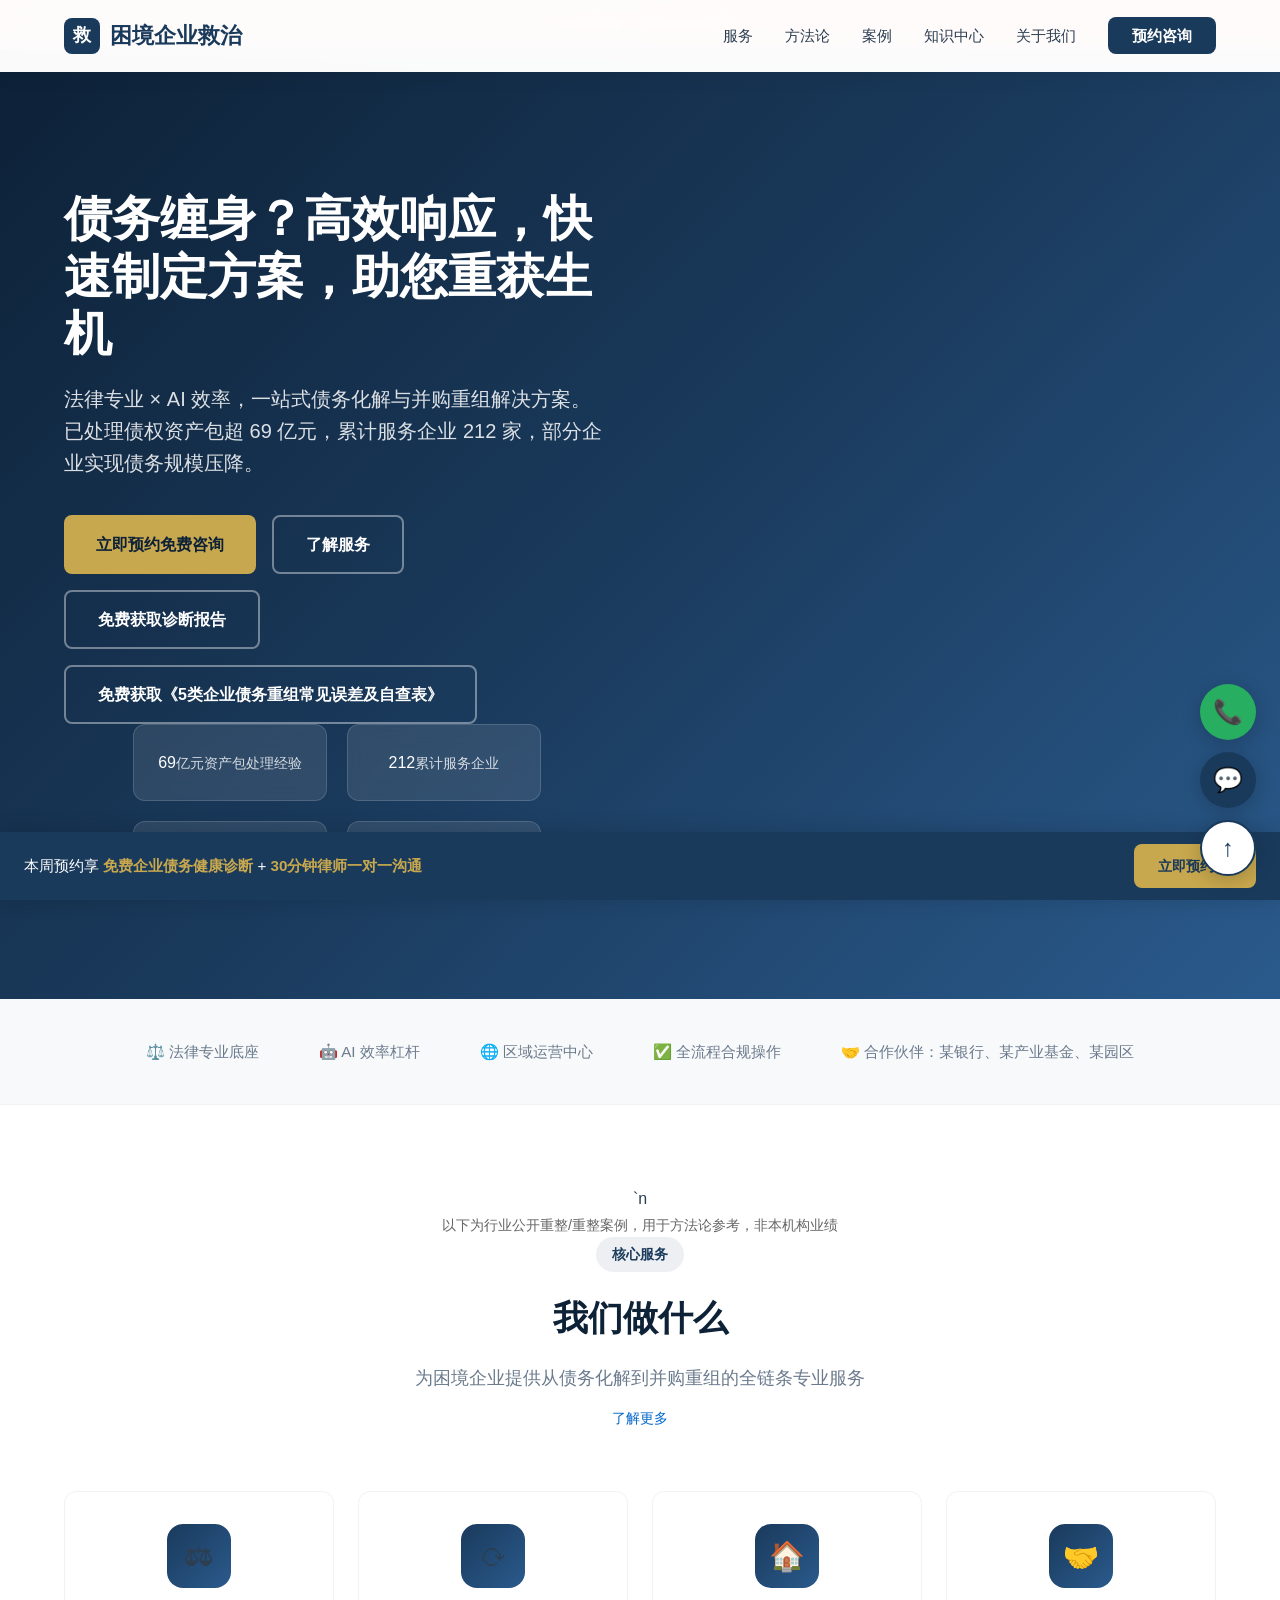
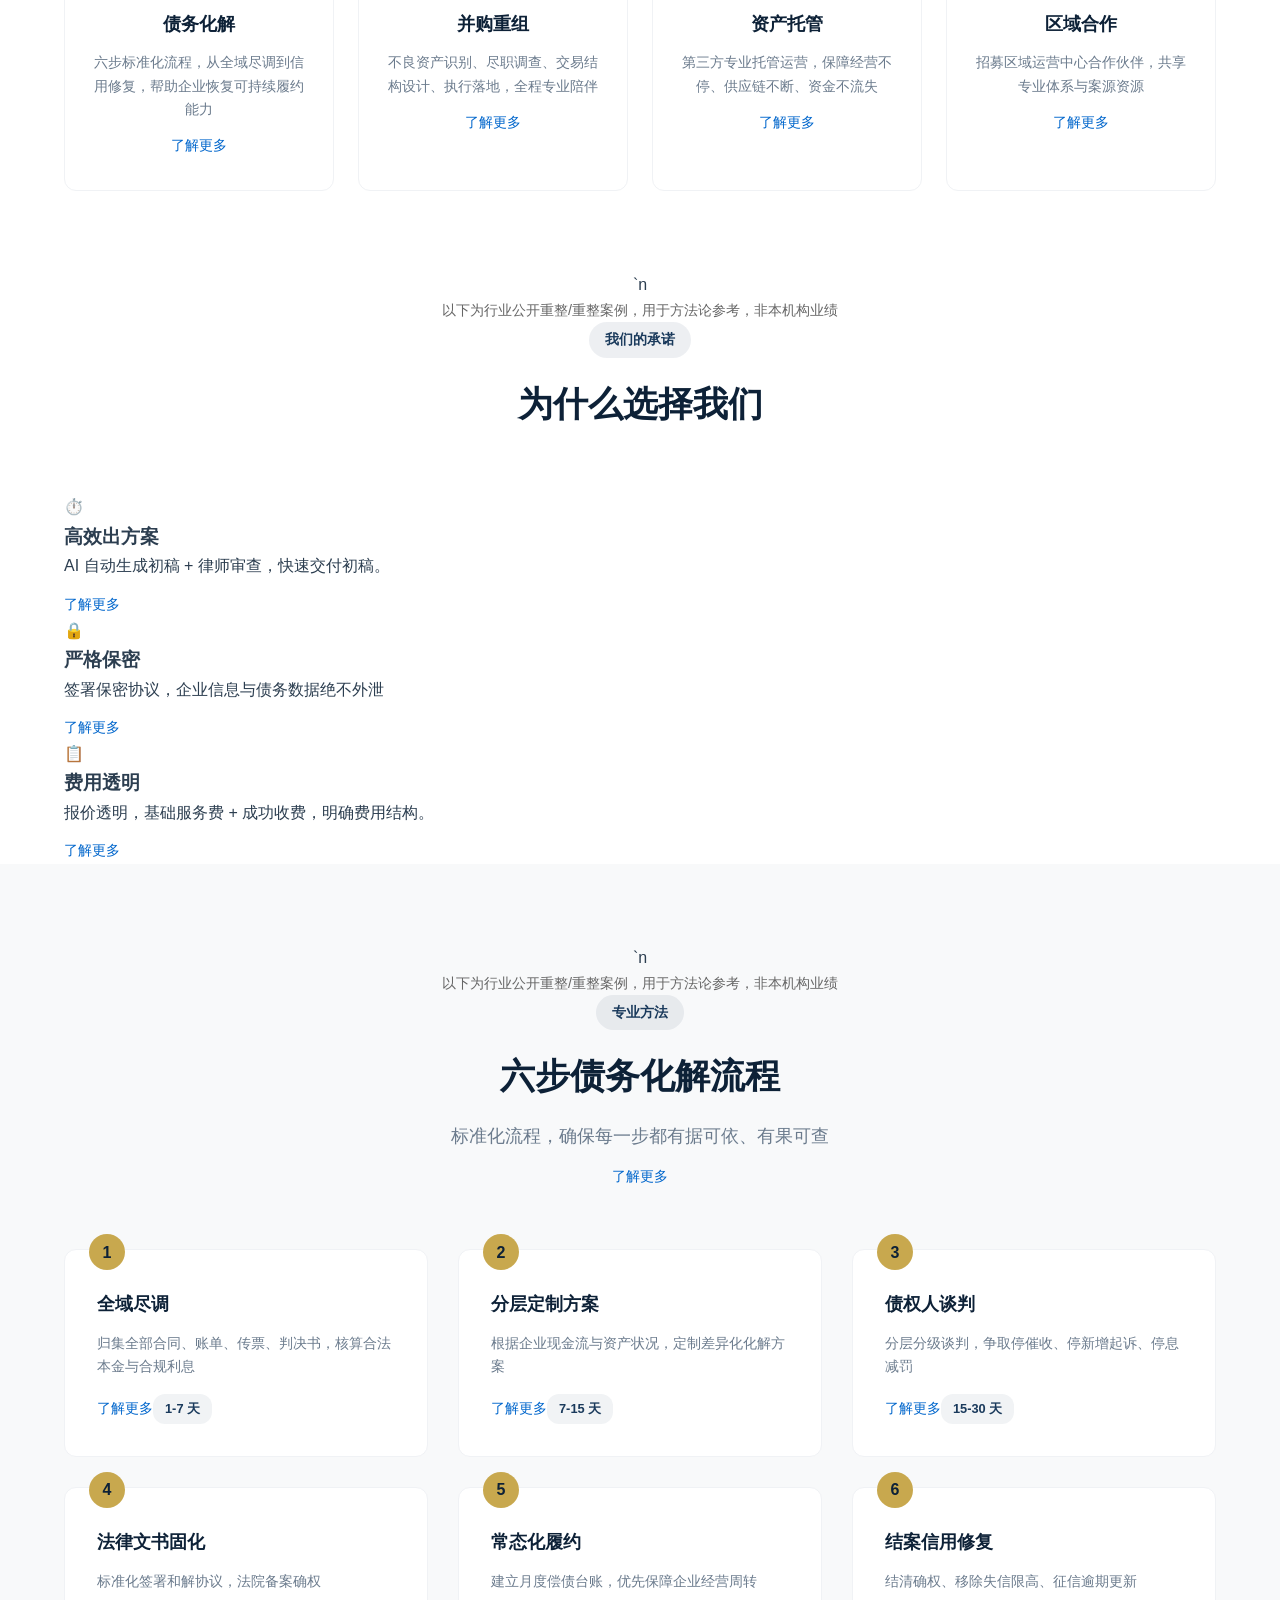
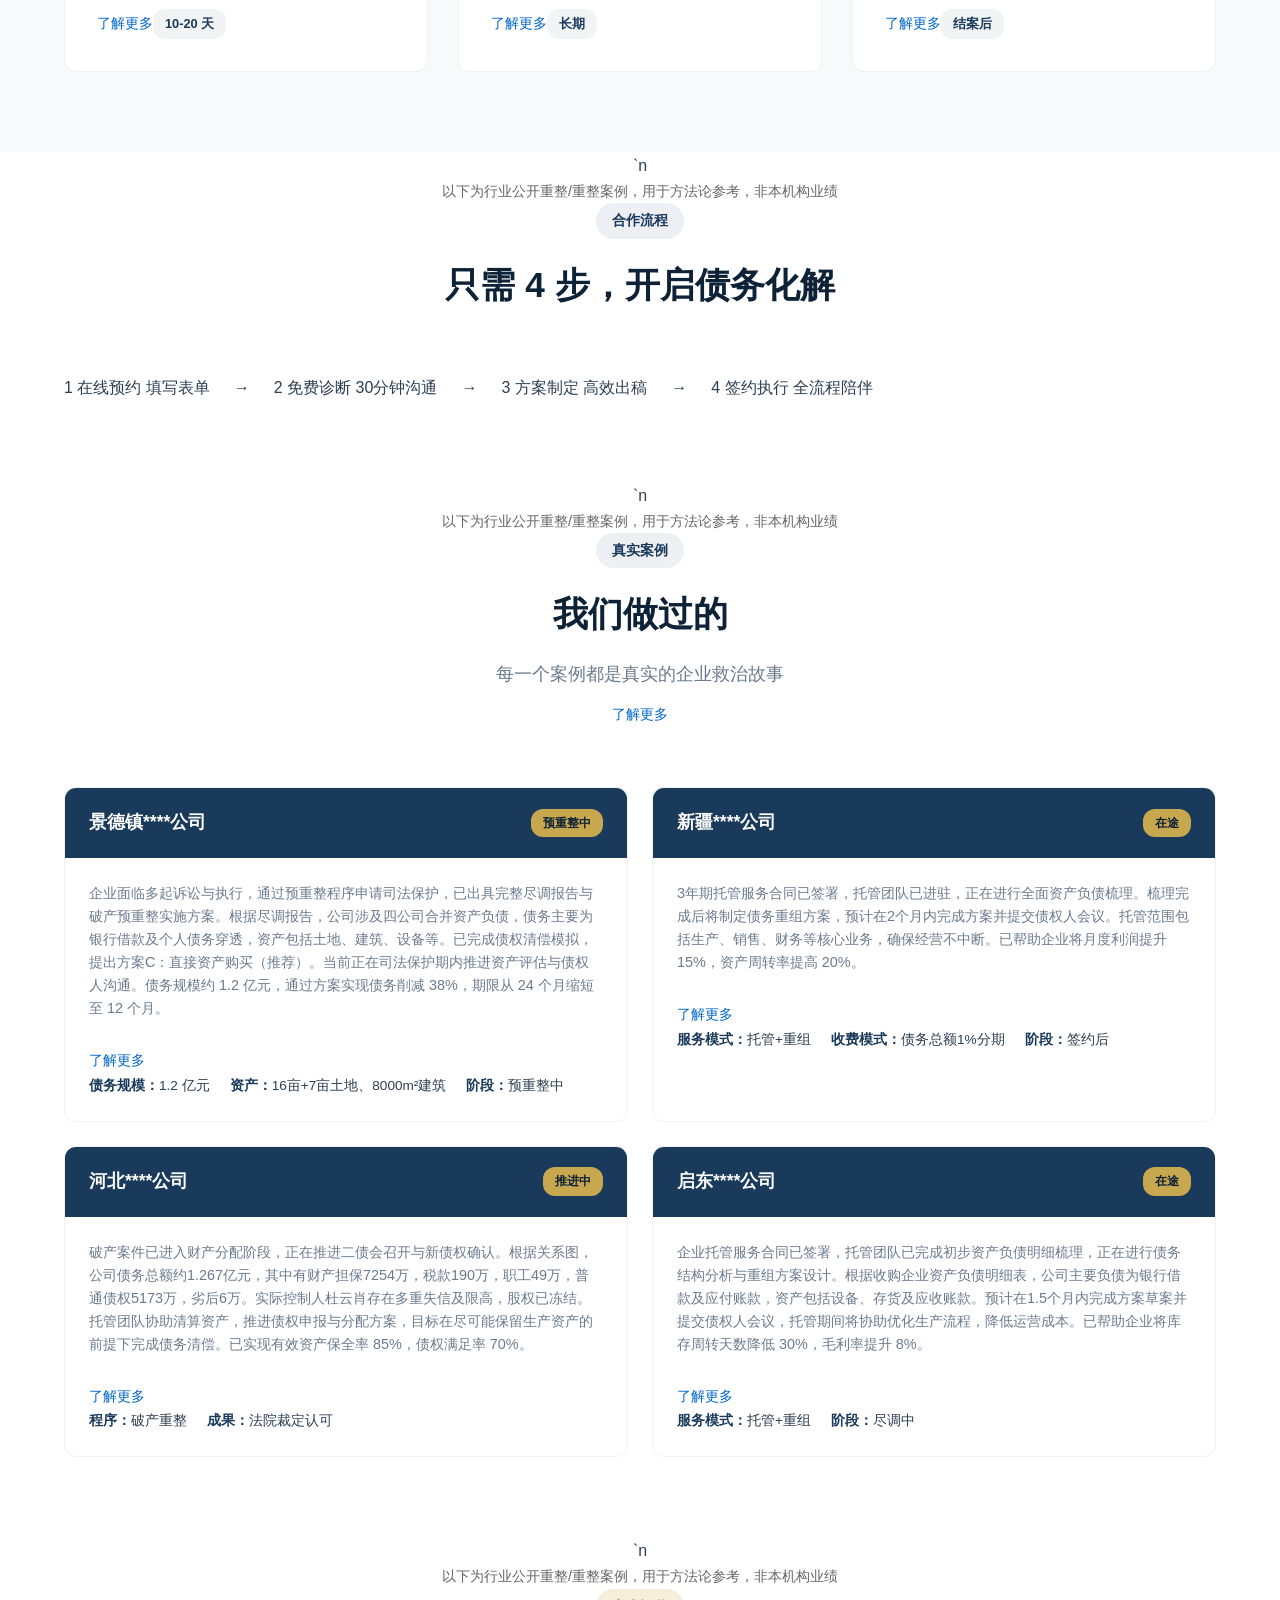
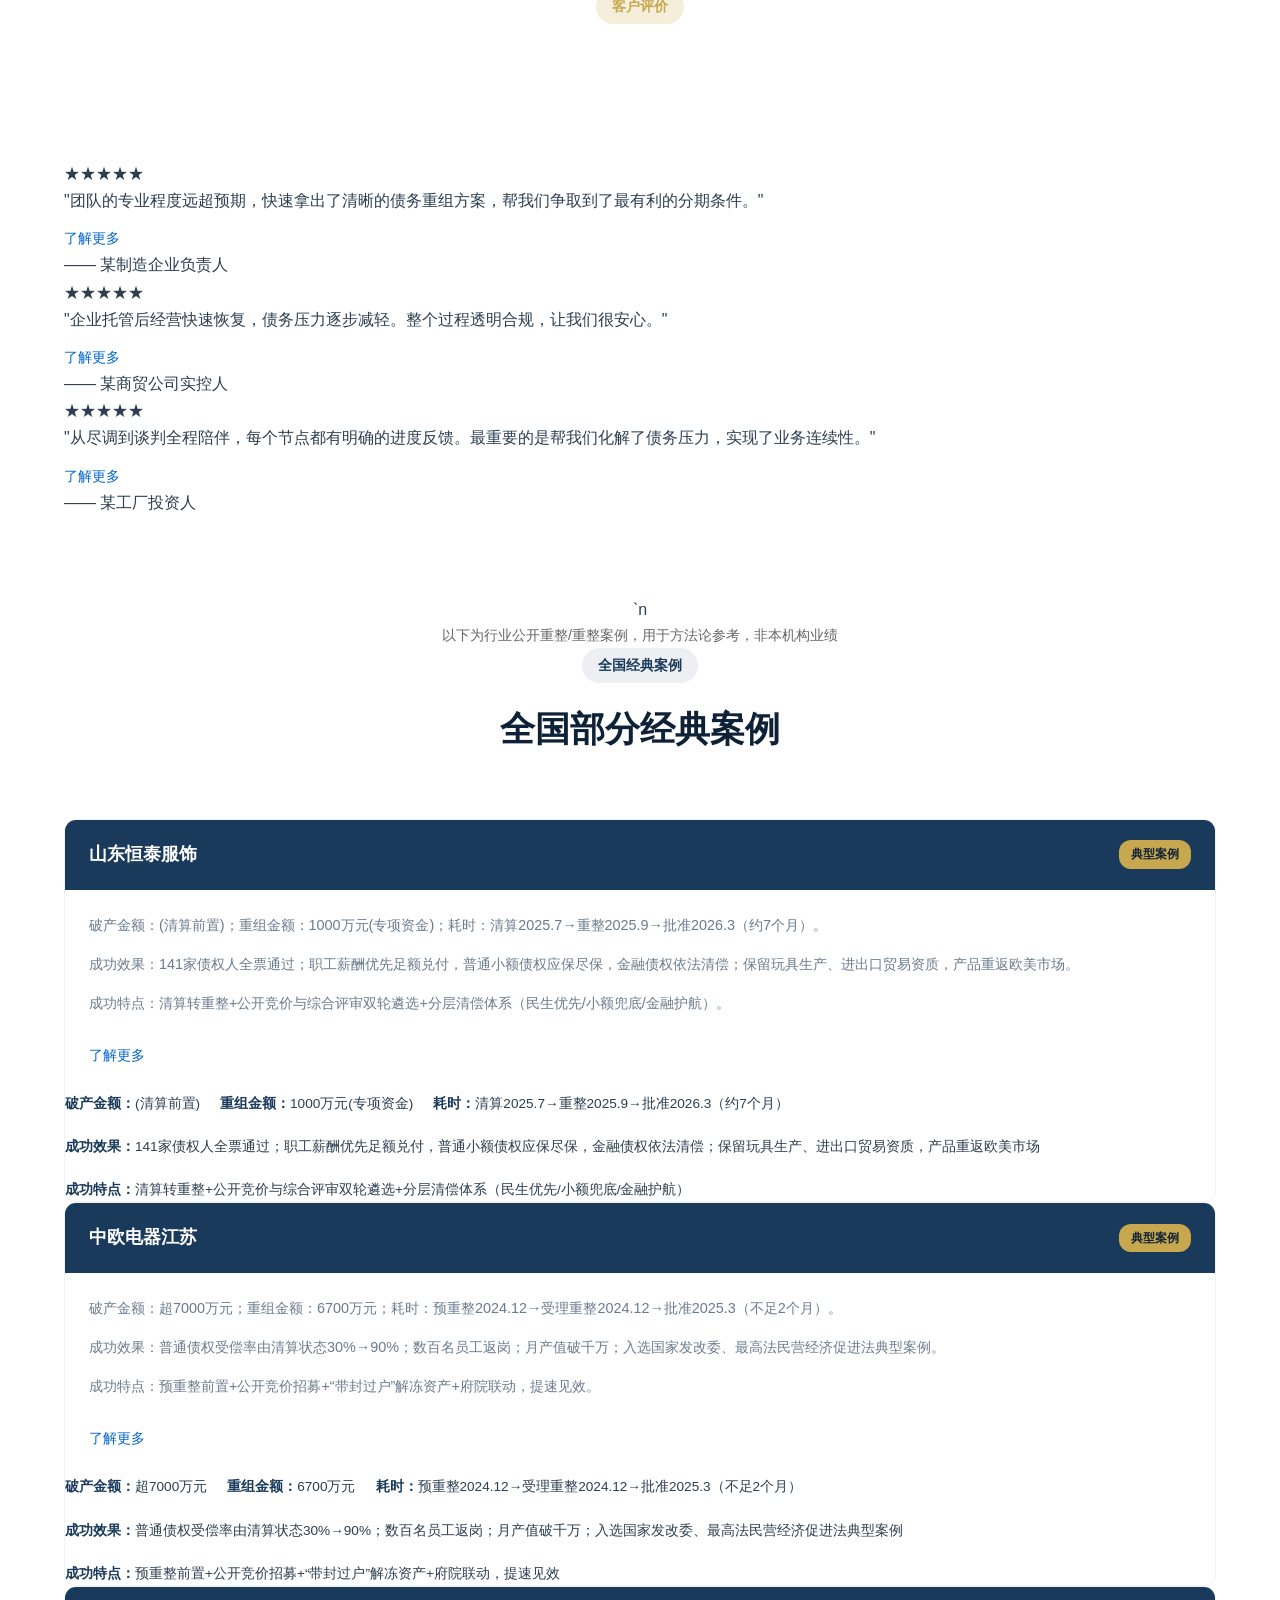
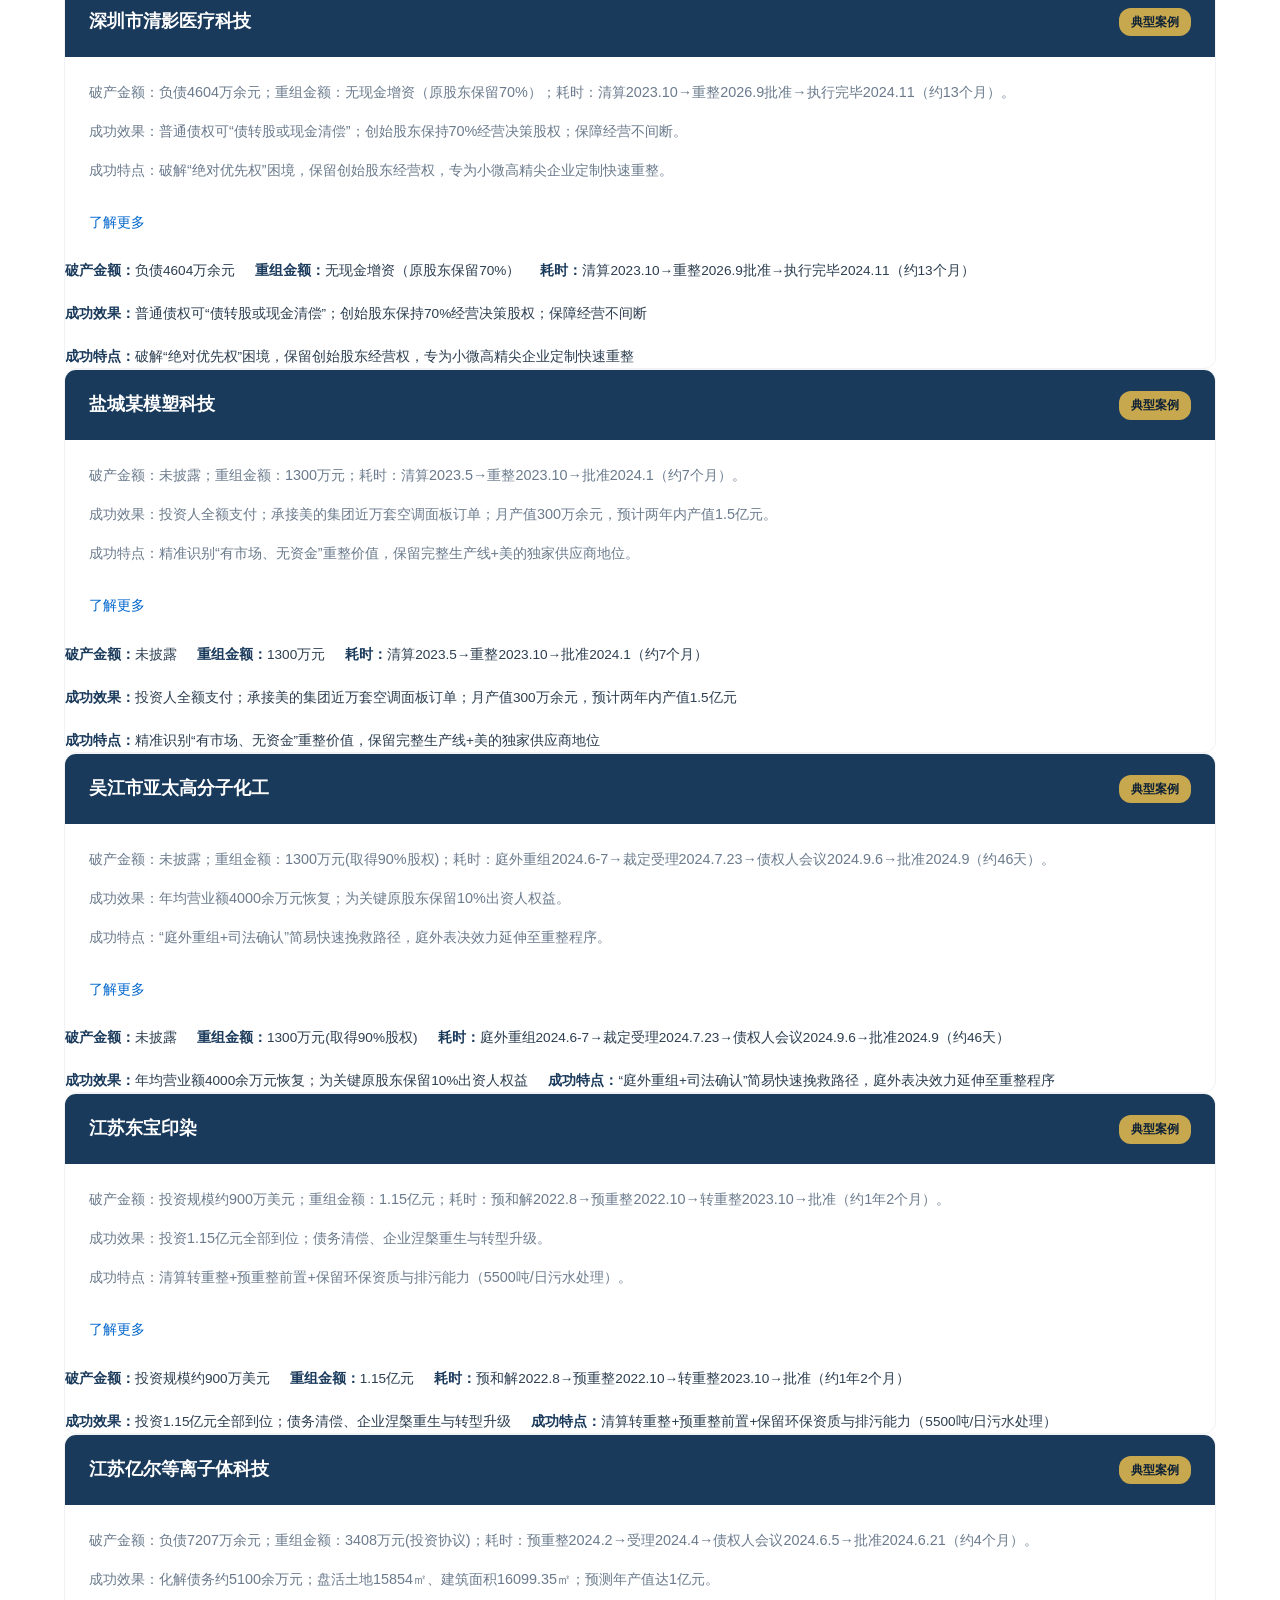
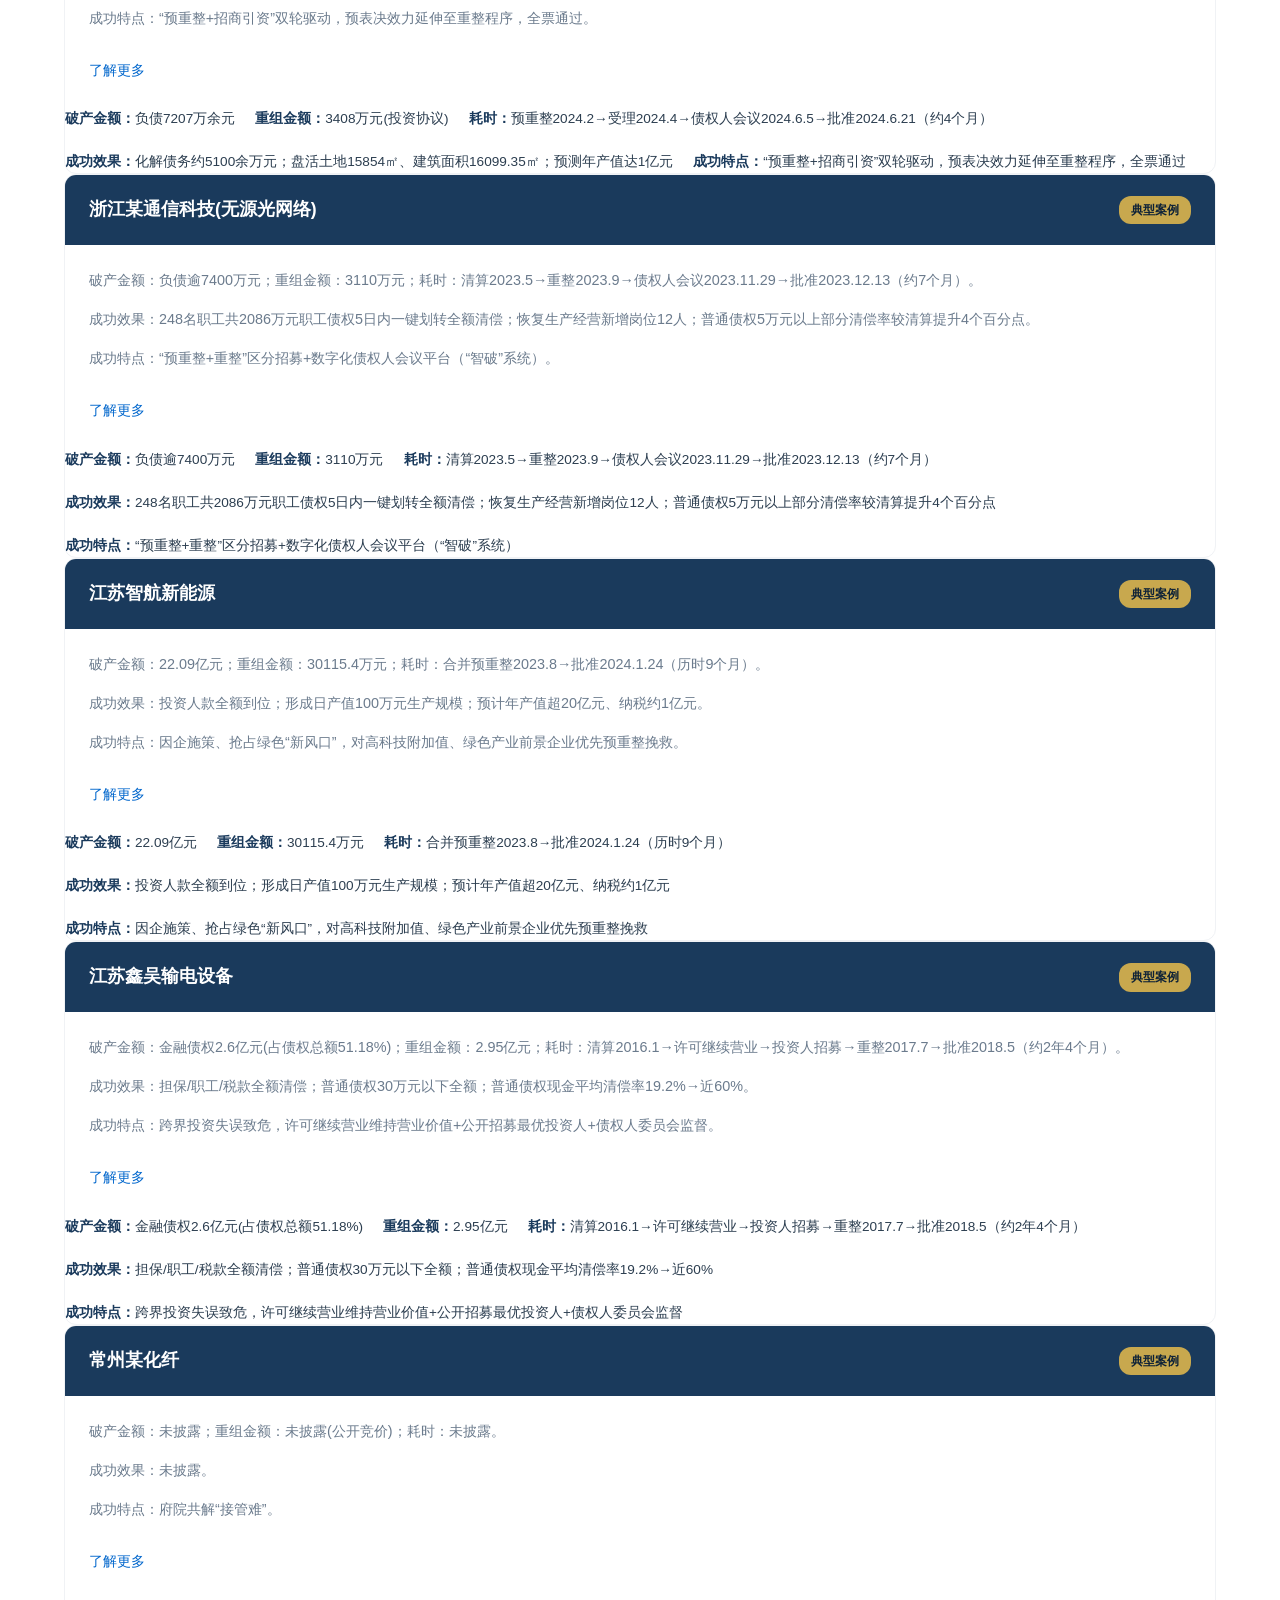
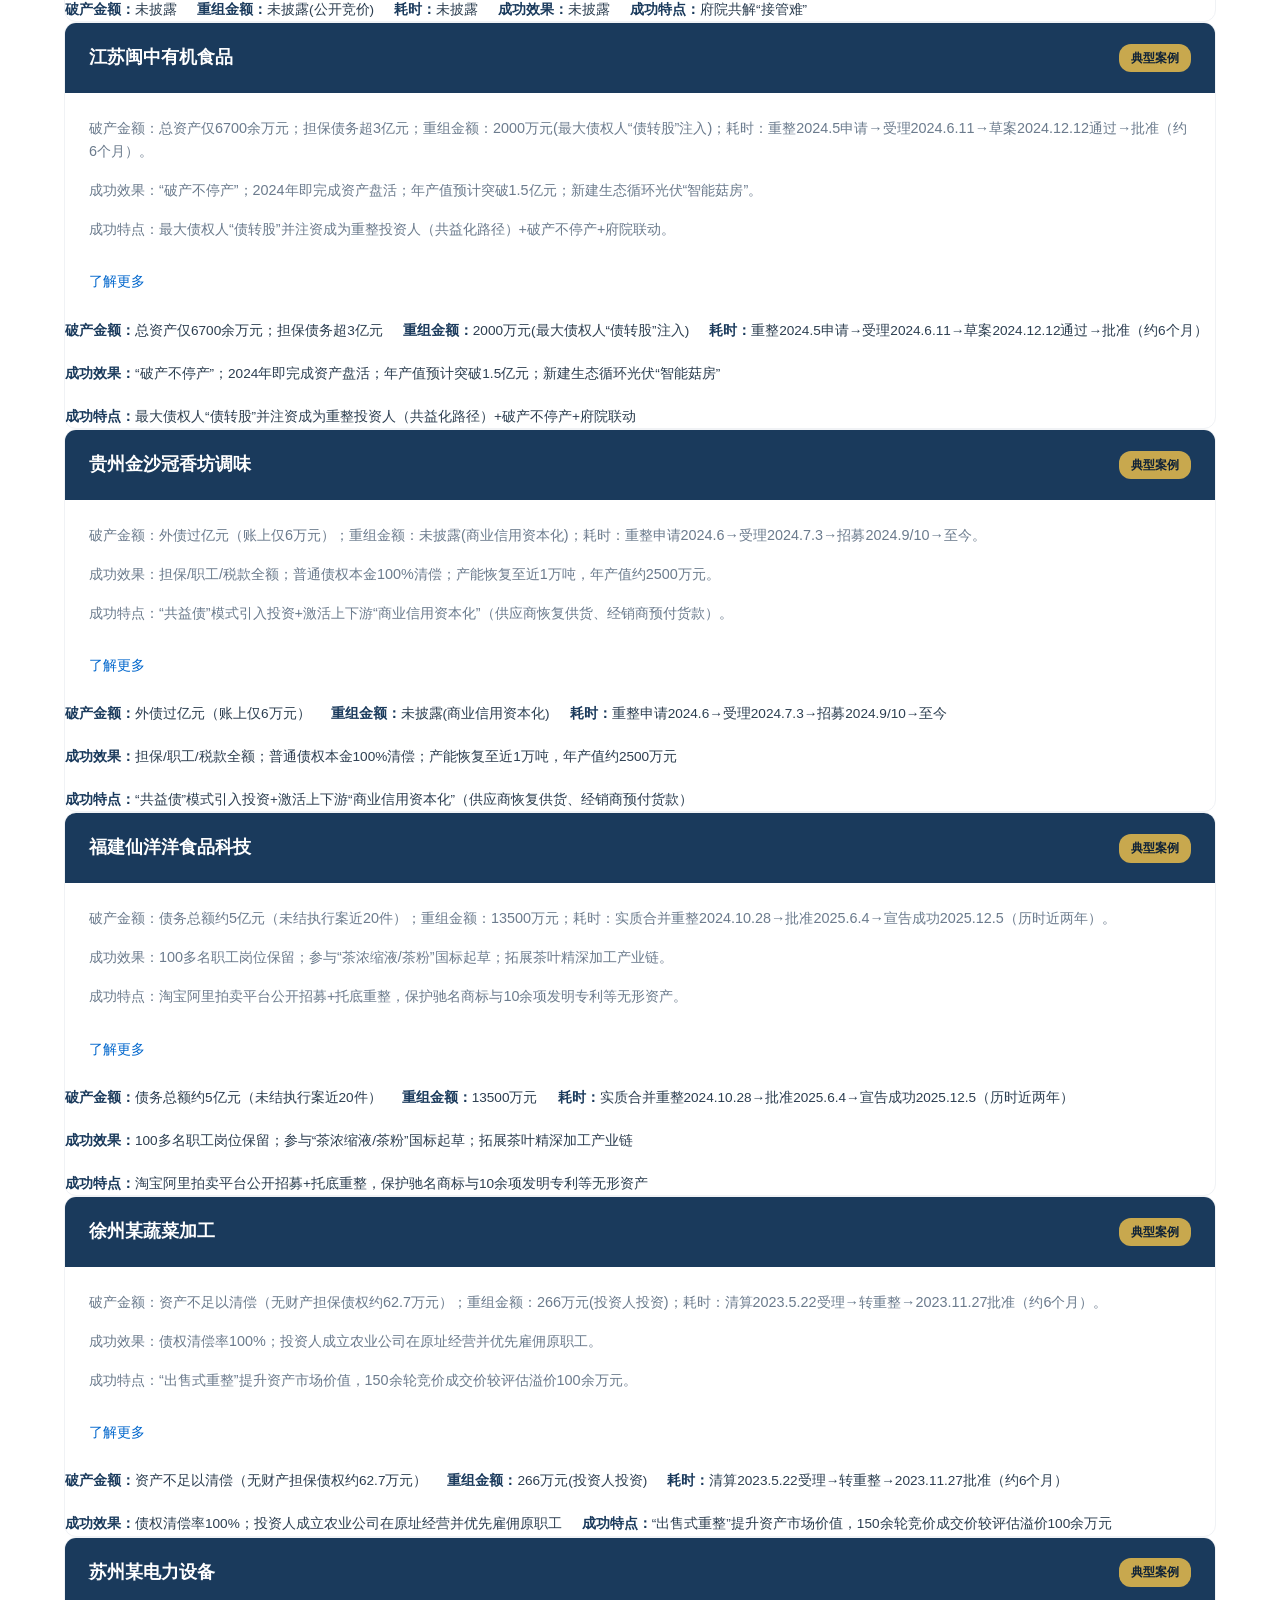
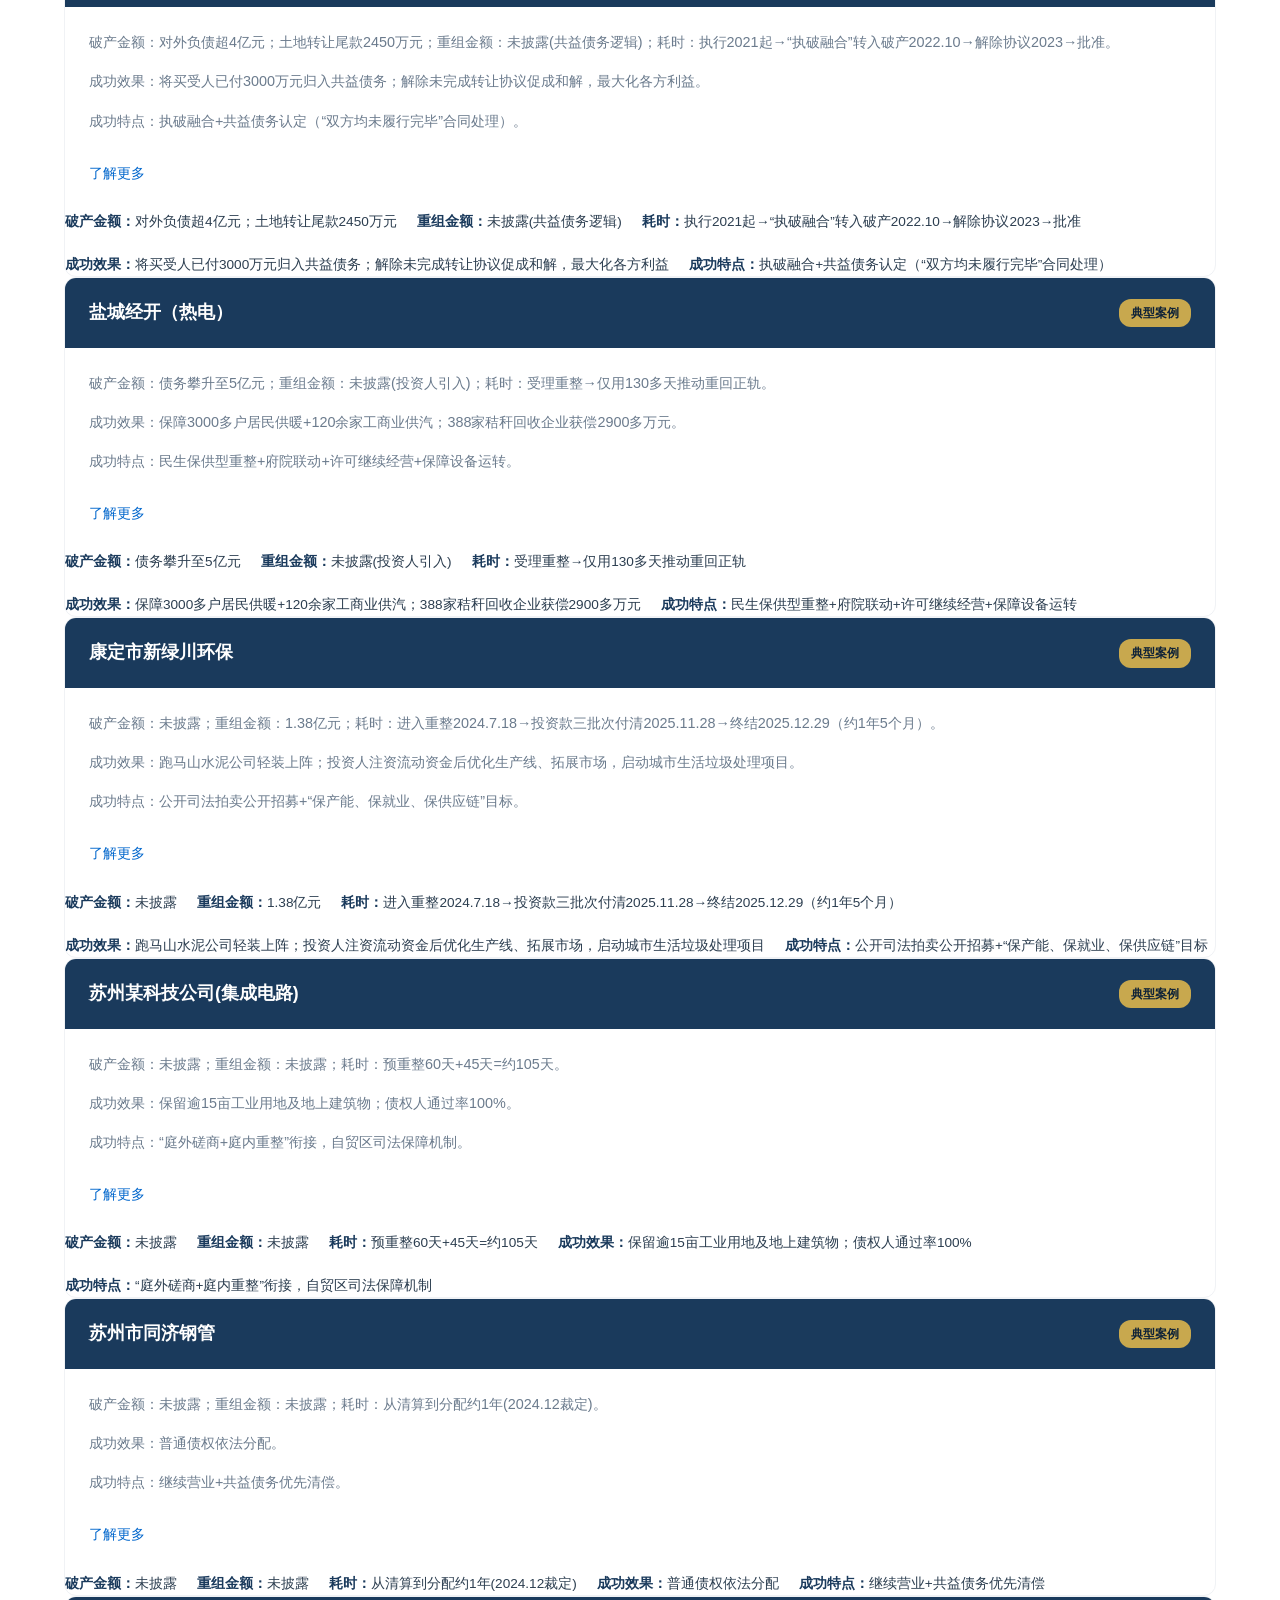
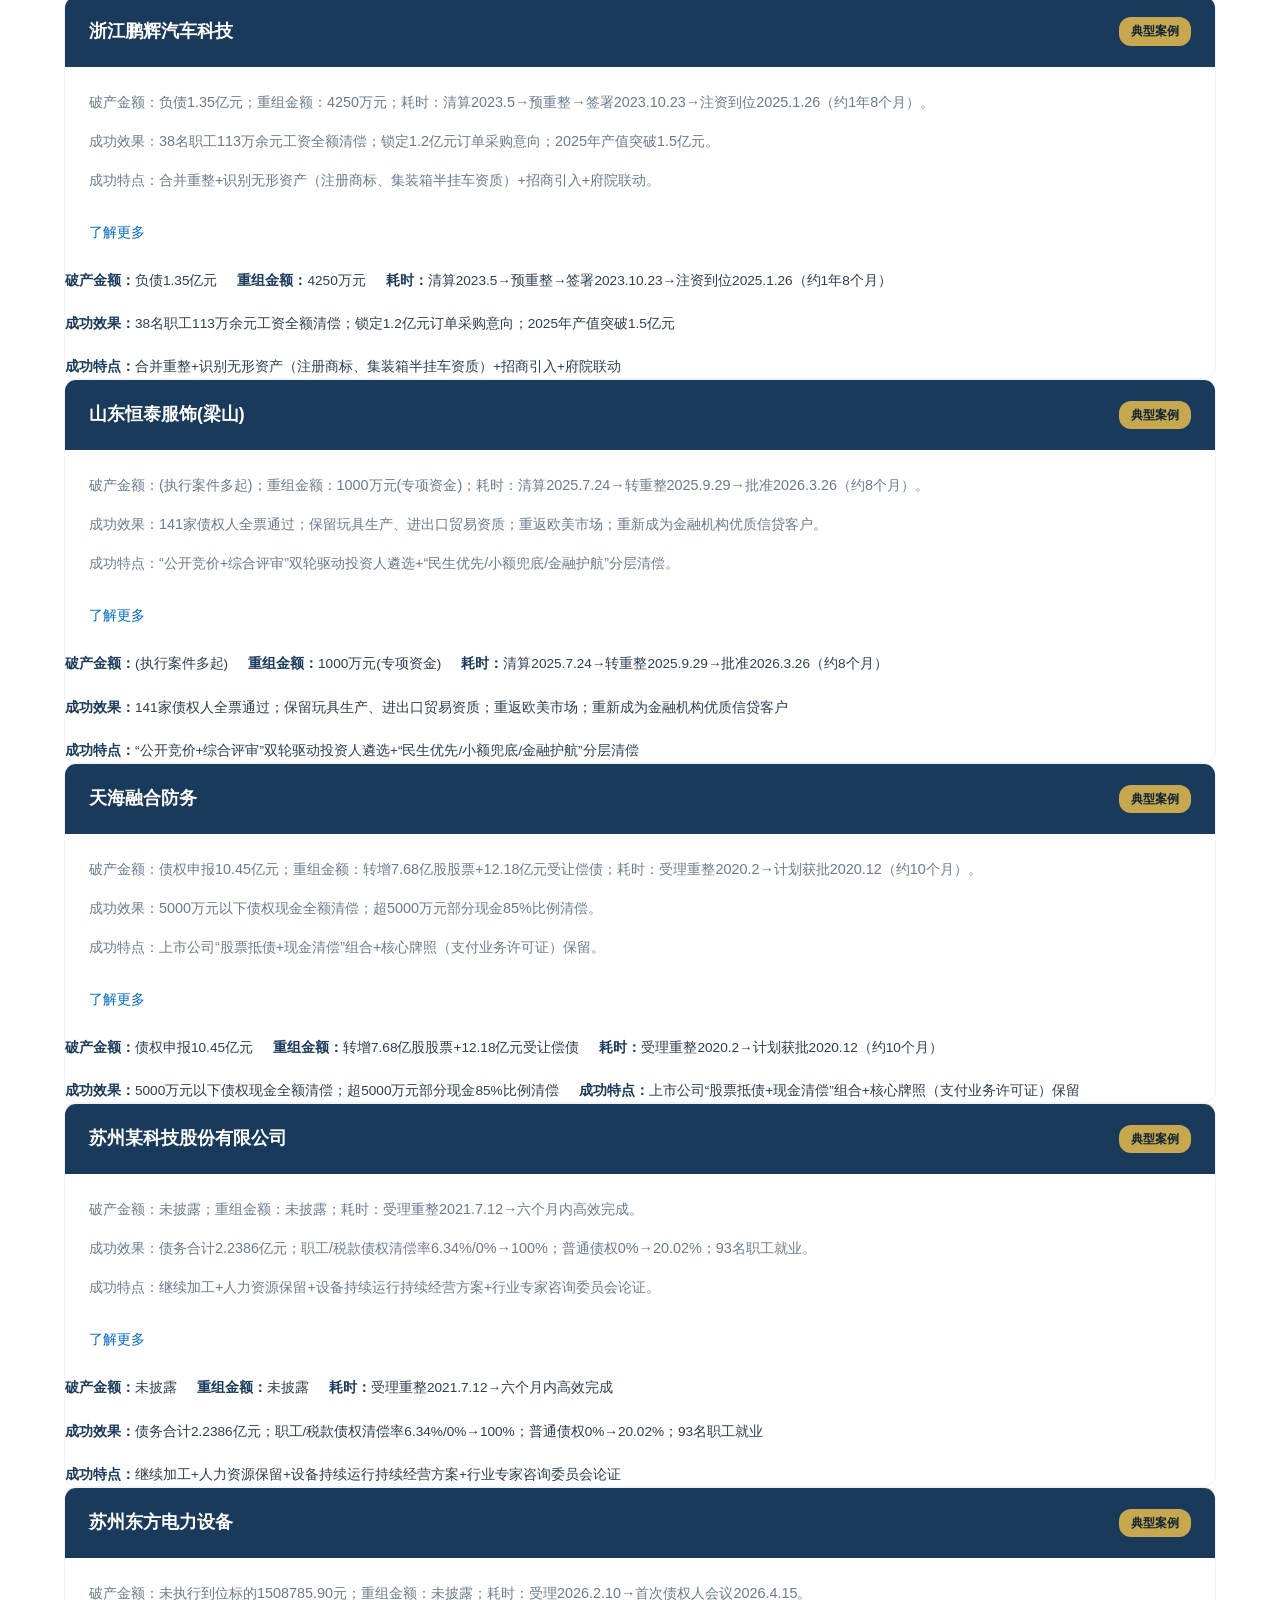
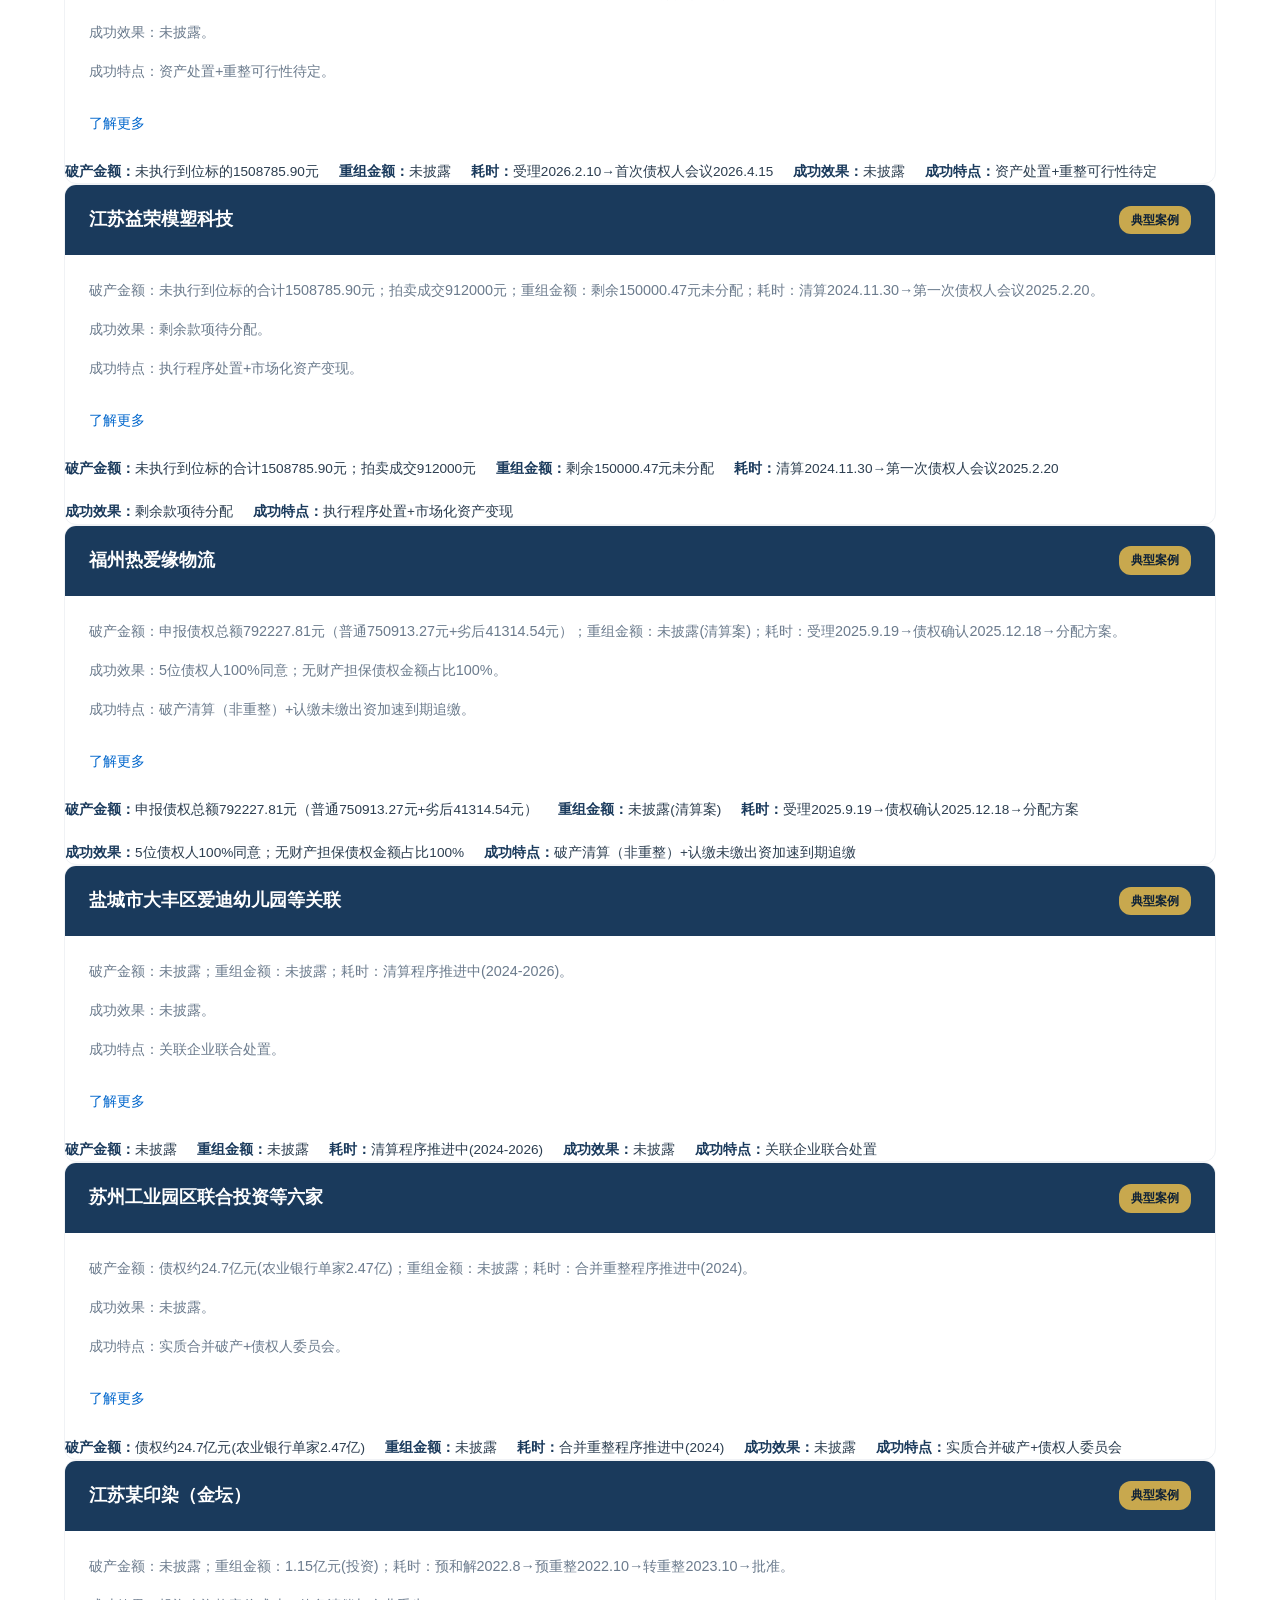
==== commit cedd1629: "初始网站代码提交" ====
--- a/index.html
+++ b/index.html
@@ -4,7 +4,7 @@
   <meta charset="UTF-8">
   <meta name="viewport" content="width=device-width, initial-scale=1.0">
   <title>平台化困境企业救治 - 债务化解及并购重组专家 | 法律专业+AI效率</title>
-  <meta name="description" content="专业困境企业债务化解、不良资产并购、企业托管运营服务。法律专业+AI效率，35分钟出方案，已帮助超69亿元资产包实现平均债务削减42%。">
+  <meta name="description" content="专业困境企业债务化解、不良资产并购、企业托管运营服务。法律专业+AI效率，高效响应，已帮助超69亿元资产包，部分企业实现债务规模压降。">
   <link rel="stylesheet" href="css/style.css">
 <!-- SEO 基础 -->
 <meta name="robots" content="index,follow">
@@ -84,8 +84,8 @@
   <section class="hero">
     <div class="container">
       <div class="hero-content">
-        <h1>债务缠身？35分钟出具可落地方案，助您重获生机</h1>
-        <p class="subtitle">法律专业 × AI 效率，一站式债务化解与并购重组解决方案。已处理债权资产包超 69 亿元，累计服务企业 212 家，平均债务削减 42%。</p>
+        <h1>债务缠身？高效响应，快速制定方案，助您重获生机</h1>
+        <p class="subtitle">法律专业 × AI 效率，一站式债务化解与并购重组解决方案。已处理债权资产包超 69 亿元，累计服务企业 212 家，部分企业实现债务规模压降。</p>
         <div class="hero-buttons">
           <a href="#contact" class="btn btn-primary">立即预约免费咨询</a>
           <a href="#services" class="btn btn-outline">了解服务</a>
@@ -95,10 +95,10 @@
       </div>
       <div class="hero-visual">
         <div class="hero-stats">
-          <div class="stat-card"><span class="count-number" data-target="69">0</span><span class="label">亿元资产包处理经验</span></div>
-          <div class="stat-card"><span class="count-number" data-target="212">0</span><span class="label">累计服务企业</span></div>
-          <div class="stat-card"><span class="count-number" data-target="42">0</span><span class="label">平均债务削减（%）</span></div>
-          <div class="stat-card"><span class="count-number" data-target="4">0</span><span class="label">在途重点项目</span></div>
+          <div class="stat-card"><span class="count-number" data-target="69">69</span><span class="label">亿元资产包处理经验</span></div>
+          <div class="stat-card"><span class="count-number" data-target="212">212</span><span class="label">累计服务企业</span></div>
+          <div class="stat-card"><span class="count-number" data-target="42">42</span><span class="label">平均债务削减（%）</span></div>
+          <div class="stat-card"><span class="count-number" data-target="4">4</span><span class="label">在途重点项目</span></div>
         </div>
       </div>
     </div>
@@ -114,67 +114,67 @@
   </section>
   <section class="section" id="services">
     <div class="container">
-      <div class="section-header animate-on-scroll">
+      <div class="section-header animate-on-scroll">`n    <p class="disclaimer" style="text-align:center;color:#666;font-size:0.9rem;">以下为行业公开重整/重整案例，用于方法论参考，非本机构业绩</p>
         <span class="tag">核心服务</span>
         <h2>我们做什么</h2>
         <p>为困境企业提供从债务化解到并购重组的全链条专业服务</p>
-          <a href="#knowledge" class="service-link">查看相关操作指南</a>
+          <a href="#knowledge" class="service-link">了解更多</a>
       </div>
       <div class="services-grid">
         <div class="service-card animate-on-scroll"><div class="service-icon">&#9878;</div><h3>债务化解</h3><p>六步标准化流程，从全域尽调到信用修复，帮助企业恢复可持续履约能力</p>
-          <a href="#knowledge" class="service-link">查看相关操作指南</a></div>
+          <a href="#knowledge" class="service-link">了解更多</a></div>
         <div class="service-card animate-on-scroll"><div class="service-icon">&#10227;</div><h3>并购重组</h3><p>不良资产识别、尽职调查、交易结构设计、执行落地，全程专业陪伴</p>
-          <a href="#knowledge" class="service-link">查看相关操作指南</a></div>
+          <a href="#knowledge" class="service-link">了解更多</a></div>
         <div class="service-card animate-on-scroll"><div class="service-icon">&#127968;</div><h3>资产托管</h3><p>第三方专业托管运营，保障经营不停、供应链不断、资金不流失</p>
-          <a href="#knowledge" class="service-link">查看相关操作指南</a></div>
+          <a href="#knowledge" class="service-link">了解更多</a></div>
         <div class="service-card animate-on-scroll"><div class="service-icon">&#129309;</div><h3>区域合作</h3><p>招募区域运营中心合作伙伴，共享专业体系与案源资源</p>
-          <a href="#knowledge" class="service-link">查看相关操作指南</a></div>
+          <a href="#knowledge" class="service-link">了解更多</a></div>
       </div>
     </div>
   </section>
   <section class="guarantee">
     <div class="container">
-      <div class="section-header animate-on-scroll">
+      <div class="section-header animate-on-scroll">`n    <p class="disclaimer" style="text-align:center;color:#666;font-size:0.9rem;">以下为行业公开重整/重整案例，用于方法论参考，非本机构业绩</p>
         <span class="tag">我们的承诺</span>
         <h2>为什么选择我们</h2>
       </div>
       <div class="guarantee-grid">
-        <div class="guarantee-item animate-on-scroll"><div class="icon">⏱️</div><h3>35 分钟出方案</h3><p>AI 自动生成初稿 + 律师 30 分钟审查，远快于传统方式数周周期</p>
-          <a href="#knowledge" class="service-link">查看相关操作指南</a></div>
+        <div class="guarantee-item animate-on-scroll"><div class="icon">⏱️</div><h3>高效出方案</h3><p>AI 自动生成初稿 + 律师审查，快速交付初稿。</p>
+          <a href="#knowledge" class="service-link">了解更多</a></div>
         <div class="guarantee-item animate-on-scroll"><div class="icon">🔒</div><h3>严格保密</h3><p>签署保密协议，企业信息与债务数据绝不外泄</p>
-          <a href="#knowledge" class="service-link">查看相关操作指南</a></div>
-        <div class="guarantee-item animate-on-scroll"><div class="icon">📋</div><h3>无隐藏费用</h3><p>报价透明，基础服务费 + 成功收费，无额外收费项目</p>
-          <a href="#knowledge" class="service-link">查看相关操作指南</a></div>
+          <a href="#knowledge" class="service-link">了解更多</a></div>
+        <div class="guarantee-item animate-on-scroll"><div class="icon">📋</div><h3>费用透明</h3><p>报价透明，基础服务费 + 成功收费，明确费用结构。</p>
+          <a href="#knowledge" class="service-link">了解更多</a></div>
       </div>
     </div>
   </section>
   <section class="section methodology animate-on-scroll" id="methodology">
     <div class="container">
-      <div class="section-header animate-on-scroll">
+      <div class="section-header animate-on-scroll">`n    <p class="disclaimer" style="text-align:center;color:#666;font-size:0.9rem;">以下为行业公开重整/重整案例，用于方法论参考，非本机构业绩</p>
         <span class="tag">专业方法</span>
         <h2>六步债务化解流程</h2>
         <p>标准化流程，确保每一步都有据可依、有果可查</p>
-          <a href="#knowledge" class="service-link">查看相关操作指南</a>
+          <a href="#knowledge" class="service-link">了解更多</a>
       </div>
       <div class="methodology-steps">
         <div class="step-card animate-on-scroll"><div class="step-number">1</div><h3>全域尽调</h3><p>归集全部合同、账单、传票、判决书，核算合法本金与合规利息</p>
-          <a href="#knowledge" class="service-link">查看相关操作指南</a><span class="time-badge">1-7 天</span></div>
+          <a href="#knowledge" class="service-link">了解更多</a><span class="time-badge">1-7 天</span></div>
         <div class="step-card animate-on-scroll"><div class="step-number">2</div><h3>分层定制方案</h3><p>根据企业现金流与资产状况，定制差异化化解方案</p>
-          <a href="#knowledge" class="service-link">查看相关操作指南</a><span class="time-badge">7-15 天</span></div>
+          <a href="#knowledge" class="service-link">了解更多</a><span class="time-badge">7-15 天</span></div>
         <div class="step-card animate-on-scroll"><div class="step-number">3</div><h3>债权人谈判</h3><p>分层分级谈判，争取停催收、停新增起诉、停息减罚</p>
-          <a href="#knowledge" class="service-link">查看相关操作指南</a><span class="time-badge">15-30 天</span></div>
+          <a href="#knowledge" class="service-link">了解更多</a><span class="time-badge">15-30 天</span></div>
         <div class="step-card animate-on-scroll"><div class="step-number">4</div><h3>法律文书固化</h3><p>标准化签署和解协议，法院备案确权</p>
-          <a href="#knowledge" class="service-link">查看相关操作指南</a><span class="time-badge">10-20 天</span></div>
+          <a href="#knowledge" class="service-link">了解更多</a><span class="time-badge">10-20 天</span></div>
         <div class="step-card animate-on-scroll"><div class="step-number">5</div><h3>常态化履约</h3><p>建立月度偿债台账，优先保障企业经营周转</p>
-          <a href="#knowledge" class="service-link">查看相关操作指南</a><span class="time-badge">长期</span></div>
+          <a href="#knowledge" class="service-link">了解更多</a><span class="time-badge">长期</span></div>
         <div class="step-card animate-on-scroll"><div class="step-number">6</div><h3>结案信用修复</h3><p>结清确权、移除失信限高、征信逾期更新</p>
-          <a href="#knowledge" class="service-link">查看相关操作指南</a><span class="time-badge">结案后</span></div>
+          <a href="#knowledge" class="service-link">了解更多</a><span class="time-badge">结案后</span></div>
       </div>
     </div>
   </section>
   <section class="process-section">
     <div class="container">
-      <div class="section-header animate-on-scroll">
+      <div class="section-header animate-on-scroll">`n    <p class="disclaimer" style="text-align:center;color:#666;font-size:0.9rem;">以下为行业公开重整/重整案例，用于方法论参考，非本机构业绩</p>
         <span class="tag">合作流程</span>
         <h2>只需 4 步，开启债务化解</h2>
       </div>
@@ -183,7 +183,7 @@
     <div class="arrow">→</div>
     <div class="step">2 免费诊断 30分钟沟通</div>
     <div class="arrow">→</div>
-    <div class="step">3 方案制定 35分钟出稿</div>
+    <div class="step">3 方案制定 高效出稿</div>
     <div class="arrow">→</div>
     <div class="step">4 签约执行 全流程陪伴</div>
 </div>
@@ -191,11 +191,11 @@
   </section>
   <section class="section animate-on-scroll" id="cases">
     <div class="container">
-      <div class="section-header animate-on-scroll">
+      <div class="section-header animate-on-scroll">`n    <p class="disclaimer" style="text-align:center;color:#666;font-size:0.9rem;">以下为行业公开重整/重整案例，用于方法论参考，非本机构业绩</p>
         <span class="tag">真实案例</span>
         <h2>我们做过的</h2>
         <p>每一个案例都是真实的企业救治故事</p>
-          <a href="#knowledge" class="service-link">查看相关操作指南</a>
+          <a href="#knowledge" class="service-link">了解更多</a>
       </div>
       <div class="cases-grid">
         <!-- 案例 1：景德镇隆鑫鹏大贸易 -->
@@ -206,7 +206,7 @@
           </div>
           <div class="case-body">
             <p>企业面临多起诉讼与执行，通过预重整程序申请司法保护，已出具完整尽调报告与破产预重整实施方案。根据尽调报告，公司涉及四公司合并资产负债，债务主要为银行借款及个人债务穿透，资产包括土地、建筑、设备等。已完成债权清偿模拟，提出方案C：直接资产购买（推荐）。当前正在司法保护期内推进资产评估与债权人沟通。债务规模约 1.2 亿元，通过方案实现债务削减 38%，期限从 24 个月缩短至 12 个月。</p>
-          <a href="#knowledge" class="service-link">查看相关操作指南</a>
+          <a href="#knowledge" class="service-link">了解更多</a>
             <div class="case-meta">
               <div class="case-meta-item"><strong>债务规模：</strong>1.2 亿元</div>
               <div class="case-meta-item"><strong>资产：</strong>16亩+7亩土地、8000m²建筑</div>
@@ -223,7 +223,7 @@
           </div>
           <div class="case-body">
             <p>3年期托管服务合同已签署，托管团队已进驻，正在进行全面资产负债梳理。梳理完成后将制定债务重组方案，预计在2个月内完成方案并提交债权人会议。托管范围包括生产、销售、财务等核心业务，确保经营不中断。已帮助企业将月度利润提升 15%，资产周转率提高 20%。</p>
-          <a href="#knowledge" class="service-link">查看相关操作指南</a>
+          <a href="#knowledge" class="service-link">了解更多</a>
             <div class="case-meta">
               <div class="case-meta-item"><strong>服务模式：</strong>托管+重组</div>
               <div class="case-meta-item"><strong>收费模式：</strong>债务总额1%分期</div>
@@ -240,7 +240,7 @@
           </div>
           <div class="case-body">
             <p>破产案件已进入财产分配阶段，正在推进二债会召开与新债权确认。根据关系图，公司债务总额约1.267亿元，其中有财产担保7254万，税款190万，职工49万，普通债权5173万，劣后6万。实际控制人杜云肖存在多重失信及限高，股权已冻结。托管团队协助清算资产，推进债权申报与分配方案，目标在尽可能保留生产资产的前提下完成债务清偿。已实现有效资产保全率 85%，债权满足率 70%。</p>
-          <a href="#knowledge" class="service-link">查看相关操作指南</a>
+          <a href="#knowledge" class="service-link">了解更多</a>
             <div class="case-meta">
               <div class="case-meta-item"><strong>程序：</strong>破产重整</div>
               <div class="case-meta-item"><strong>成果：</strong>法院裁定认可</div>
@@ -256,7 +256,7 @@
           </div>
           <div class="case-body">
             <p>企业托管服务合同已签署，托管团队已完成初步资产负债明细梳理，正在进行债务结构分析与重组方案设计。根据收购企业资产负债明细表，公司主要负债为银行借款及应付账款，资产包括设备、存货及应收账款。预计在1.5个月内完成方案草案并提交债权人会议，托管期间将协助优化生产流程，降低运营成本。已帮助企业将库存周转天数降低 30%，毛利率提升 8%。</p>
-          <a href="#knowledge" class="service-link">查看相关操作指南</a>
+          <a href="#knowledge" class="service-link">了解更多</a>
             <div class="case-meta">
               <div class="case-meta-item"><strong>服务模式：</strong>托管+重组</div>
               <div class="case-meta-item"><strong>阶段：</strong>尽调中</div>
@@ -268,23 +268,23 @@
   </section>
   <section class="testimonial">
     <div class="container">
-      <div class="section-header animate-on-scroll">
+      <div class="section-header animate-on-scroll">`n    <p class="disclaimer" style="text-align:center;color:#666;font-size:0.9rem;">以下为行业公开重整/重整案例，用于方法论参考，非本机构业绩</p>
         <span class="tag" style="background:rgba(200,168,78,0.2);color:#c8a84e;">客户评价</span>
         <h2 style="color:white;">他们这样说</h2>
       </div>
       <div class="testimonial-grid">
-        <div class="testimonial-card animate-on-scroll"><div class="stars">★★★★★</div><p>"团队的专业程度远超预期，35分钟就拿出了清晰的债务重组方案，帮我们争取到了最有利的分期条件。"</p>
-          <a href="#knowledge" class="service-link">查看相关操作指南</a><div class="author">—— 某制造企业负责人</div></div>
+        <div class="testimonial-card animate-on-scroll"><div class="stars">★★★★★</div><p>"团队的专业程度远超预期，快速拿出了清晰的债务重组方案，帮我们争取到了最有利的分期条件。"</p>
+          <a href="#knowledge" class="service-link">了解更多</a><div class="author">—— 某制造企业负责人</div></div>
         <div class="testimonial-card animate-on-scroll"><div class="stars">★★★★★</div><p>"企业托管后经营快速恢复，债务压力逐步减轻。整个过程透明合规，让我们很安心。"</p>
-          <a href="#knowledge" class="service-link">查看相关操作指南</a><div class="author">—— 某商贸公司实控人</div></div>
-        <div class="testimonial-card animate-on-scroll"><div class="stars">★★★★★</div><p>"从尽调到谈判全程陪伴，每个节点都有明确的进度反馈。最重要的是帮我们避免了破产清算。"</p>
-          <a href="#knowledge" class="service-link">查看相关操作指南</a><div class="author">—— 某工厂投资人</div></div>
+          <a href="#knowledge" class="service-link">了解更多</a><div class="author">—— 某商贸公司实控人</div></div>
+        <div class="testimonial-card animate-on-scroll"><div class="stars">★★★★★</div><p>"从尽调到谈判全程陪伴，每个节点都有明确的进度反馈。最重要的是帮我们化解了债务压力，实现了业务连续性。"</p>
+          <a href="#knowledge" class="service-link">了解更多</a><div class="author">—— 某工厂投资人</div></div>
       </div>
     </div>
   </section>
 <section class="section animate-on-scroll" id="national-cases">
   <div class="container">
-    <div class="section-header animate-on-scroll">
+    <div class="section-header animate-on-scroll">`n    <p class="disclaimer" style="text-align:center;color:#666;font-size:0.9rem;">以下为行业公开重整/重整案例，用于方法论参考，非本机构业绩</p>
       <span class="tag">全国经典案例</span>
       <h2>全国部分经典案例</h2>
     </div>
@@ -298,7 +298,7 @@
           <p>破产金额：(清算前置)；重组金额：1000万元(专项资金)；耗时：清算2025.7→重整2025.9→批准2026.3（约7个月）。</p>
           <p>成功效果：141家债权人全票通过；职工薪酬优先足额兑付，普通小额债权应保尽保，金融债权依法清偿；保留玩具生产、进出口贸易资质，产品重返欧美市场。</p>
           <p>成功特点：清算转重整+公开竞价与综合评审双轮遴选+分层清偿体系（民生优先/小额兜底/金融护航）。</p>
-          <a href="#knowledge" class="service-link">查看相关操作指南</a>
+          <a href="#knowledge" class="service-link">了解更多</a>
         </div>
         <div class="case-meta">
           <div class="case-meta-item"><strong>破产金额：</strong>(清算前置)</div>
@@ -317,7 +317,7 @@
           <p>破产金额：超7000万元；重组金额：6700万元；耗时：预重整2024.12→受理重整2024.12→批准2025.3（不足2个月）。</p>
           <p>成功效果：普通债权受偿率由清算状态30%→90%；数百名员工返岗；月产值破千万；入选国家发改委、最高法民营经济促进法典型案例。</p>
           <p>成功特点：预重整前置+公开竞价招募+“带封过户”解冻资产+府院联动，提速见效。</p>
-          <a href="#knowledge" class="service-link">查看相关操作指南</a>
+          <a href="#knowledge" class="service-link">了解更多</a>
         </div>
         <div class="case-meta">
           <div class="case-meta-item"><strong>破产金额：</strong>超7000万元</div>
@@ -336,7 +336,7 @@
           <p>破产金额：负债4604万余元；重组金额：无现金增资（原股东保留70%）；耗时：清算2023.10→重整2026.9批准→执行完毕2024.11（约13个月）。</p>
           <p>成功效果：普通债权可“债转股或现金清偿”；创始股东保持70%经营决策股权；保障经营不间断。</p>
           <p>成功特点：破解“绝对优先权”困境，保留创始股东经营权，专为小微高精尖企业定制快速重整。</p>
-          <a href="#knowledge" class="service-link">查看相关操作指南</a>
+          <a href="#knowledge" class="service-link">了解更多</a>
         </div>
         <div class="case-meta">
           <div class="case-meta-item"><strong>破产金额：</strong>负债4604万余元</div>
@@ -355,7 +355,7 @@
           <p>破产金额：未披露；重组金额：1300万元；耗时：清算2023.5→重整2023.10→批准2024.1（约7个月）。</p>
           <p>成功效果：投资人全额支付；承接美的集团近万套空调面板订单；月产值300万余元，预计两年内产值1.5亿元。</p>
           <p>成功特点：精准识别“有市场、无资金”重整价值，保留完整生产线+美的独家供应商地位。</p>
-          <a href="#knowledge" class="service-link">查看相关操作指南</a>
+          <a href="#knowledge" class="service-link">了解更多</a>
         </div>
         <div class="case-meta">
           <div class="case-meta-item"><strong>破产金额：</strong>未披露</div>
@@ -374,7 +374,7 @@
           <p>破产金额：未披露；重组金额：1300万元(取得90%股权)；耗时：庭外重组2024.6-7→裁定受理2024.7.23→债权人会议2024.9.6→批准2024.9（约46天）。</p>
           <p>成功效果：年均营业额4000余万元恢复；为关键原股东保留10%出资人权益。</p>
           <p>成功特点：“庭外重组+司法确认”简易快速挽救路径，庭外表决效力延伸至重整程序。</p>
-          <a href="#knowledge" class="service-link">查看相关操作指南</a>
+          <a href="#knowledge" class="service-link">了解更多</a>
         </div>
         <div class="case-meta">
           <div class="case-meta-item"><strong>破产金额：</strong>未披露</div>
@@ -393,7 +393,7 @@
           <p>破产金额：投资规模约900万美元；重组金额：1.15亿元；耗时：预和解2022.8→预重整2022.10→转重整2023.10→批准（约1年2个月）。</p>
           <p>成功效果：投资1.15亿元全部到位；债务清偿、企业涅槃重生与转型升级。</p>
           <p>成功特点：清算转重整+预重整前置+保留环保资质与排污能力（5500吨/日污水处理）。</p>
-          <a href="#knowledge" class="service-link">查看相关操作指南</a>
+          <a href="#knowledge" class="service-link">了解更多</a>
         </div>
         <div class="case-meta">
           <div class="case-meta-item"><strong>破产金额：</strong>投资规模约900万美元</div>
@@ -412,7 +412,7 @@
           <p>破产金额：负债7207万余元；重组金额：3408万元(投资协议)；耗时：预重整2024.2→受理2024.4→债权人会议2024.6.5→批准2024.6.21（约4个月）。</p>
           <p>成功效果：化解债务约5100余万元；盘活土地15854㎡、建筑面积16099.35㎡；预测年产值达1亿元。</p>
           <p>成功特点：“预重整+招商引资”双轮驱动，预表决效力延伸至重整程序，全票通过。</p>
-          <a href="#knowledge" class="service-link">查看相关操作指南</a>
+          <a href="#knowledge" class="service-link">了解更多</a>
         </div>
         <div class="case-meta">
           <div class="case-meta-item"><strong>破产金额：</strong>负债7207万余元</div>
@@ -431,7 +431,7 @@
           <p>破产金额：负债逾7400万元；重组金额：3110万元；耗时：清算2023.5→重整2023.9→债权人会议2023.11.29→批准2023.12.13（约7个月）。</p>
           <p>成功效果：248名职工共2086万元职工债权5日内一键划转全额清偿；恢复生产经营新增岗位12人；普通债权5万元以上部分清偿率较清算提升4个百分点。</p>
           <p>成功特点：“预重整+重整”区分招募+数字化债权人会议平台（“智破”系统）。</p>
-          <a href="#knowledge" class="service-link">查看相关操作指南</a>
+          <a href="#knowledge" class="service-link">了解更多</a>
         </div>
         <div class="case-meta">
           <div class="case-meta-item"><strong>破产金额：</strong>负债逾7400万元</div>
@@ -450,7 +450,7 @@
           <p>破产金额：22.09亿元；重组金额：30115.4万元；耗时：合并预重整2023.8→批准2024.1.24（历时9个月）。</p>
           <p>成功效果：投资人款全额到位；形成日产值100万元生产规模；预计年产值超20亿元、纳税约1亿元。</p>
           <p>成功特点：因企施策、抢占绿色“新风口”，对高科技附加值、绿色产业前景企业优先预重整挽救。</p>
-          <a href="#knowledge" class="service-link">查看相关操作指南</a>
+          <a href="#knowledge" class="service-link">了解更多</a>
         </div>
         <div class="case-meta">
           <div class="case-meta-item"><strong>破产金额：</strong>22.09亿元</div>
@@ -469,7 +469,7 @@
           <p>破产金额：金融债权2.6亿元(占债权总额51.18%)；重组金额：2.95亿元；耗时：清算2016.1→许可继续营业→投资人招募→重整2017.7→批准2018.5（约2年4个月）。</p>
           <p>成功效果：担保/职工/税款全额清偿；普通债权30万元以下全额；普通债权现金平均清偿率19.2%→近60%。</p>
           <p>成功特点：跨界投资失误致危，许可继续营业维持营业价值+公开招募最优投资人+债权人委员会监督。</p>
-          <a href="#knowledge" class="service-link">查看相关操作指南</a>
+          <a href="#knowledge" class="service-link">了解更多</a>
         </div>
         <div class="case-meta">
           <div class="case-meta-item"><strong>破产金额：</strong>金融债权2.6亿元(占债权总额51.18%)</div>
@@ -488,7 +488,7 @@
           <p>破产金额：未披露；重组金额：未披露(公开竞价)；耗时：未披露。</p>
           <p>成功效果：未披露。</p>
           <p>成功特点：府院共解“接管难”。</p>
-          <a href="#knowledge" class="service-link">查看相关操作指南</a>
+          <a href="#knowledge" class="service-link">了解更多</a>
         </div>
         <div class="case-meta">
           <div class="case-meta-item"><strong>破产金额：</strong>未披露</div>
@@ -507,7 +507,7 @@
           <p>破产金额：总资产仅6700余万元；担保债务超3亿元；重组金额：2000万元(最大债权人“债转股”注入)；耗时：重整2024.5申请→受理2024.6.11→草案2024.12.12通过→批准（约6个月）。</p>
           <p>成功效果：“破产不停产”；2024年即完成资产盘活；年产值预计突破1.5亿元；新建生态循环光伏“智能菇房”。</p>
           <p>成功特点：最大债权人“债转股”并注资成为重整投资人（共益化路径）+破产不停产+府院联动。</p>
-          <a href="#knowledge" class="service-link">查看相关操作指南</a>
+          <a href="#knowledge" class="service-link">了解更多</a>
         </div>
         <div class="case-meta">
           <div class="case-meta-item"><strong>破产金额：</strong>总资产仅6700余万元；担保债务超3亿元</div>
@@ -526,7 +526,7 @@
           <p>破产金额：外债过亿元（账上仅6万元）；重组金额：未披露(商业信用资本化)；耗时：重整申请2024.6→受理2024.7.3→招募2024.9/10→至今。</p>
           <p>成功效果：担保/职工/税款全额；普通债权本金100%清偿；产能恢复至近1万吨，年产值约2500万元。</p>
           <p>成功特点：“共益债”模式引入投资+激活上下游“商业信用资本化”（供应商恢复供货、经销商预付货款）。</p>
-          <a href="#knowledge" class="service-link">查看相关操作指南</a>
+          <a href="#knowledge" class="service-link">了解更多</a>
         </div>
         <div class="case-meta">
           <div class="case-meta-item"><strong>破产金额：</strong>外债过亿元（账上仅6万元）</div>
@@ -545,7 +545,7 @@
           <p>破产金额：债务总额约5亿元（未结执行案近20件）；重组金额：13500万元；耗时：实质合并重整2024.10.28→批准2025.6.4→宣告成功2025.12.5（历时近两年）。</p>
           <p>成功效果：100多名职工岗位保留；参与“茶浓缩液/茶粉”国标起草；拓展茶叶精深加工产业链。</p>
           <p>成功特点：淘宝阿里拍卖平台公开招募+托底重整，保护驰名商标与10余项发明专利等无形资产。</p>
-          <a href="#knowledge" class="service-link">查看相关操作指南</a>
+          <a href="#knowledge" class="service-link">了解更多</a>
         </div>
         <div class="case-meta">
           <div class="case-meta-item"><strong>破产金额：</strong>债务总额约5亿元（未结执行案近20件）</div>
@@ -564,7 +564,7 @@
           <p>破产金额：资产不足以清偿（无财产担保债权约62.7万元）；重组金额：266万元(投资人投资)；耗时：清算2023.5.22受理→转重整→2023.11.27批准（约6个月）。</p>
           <p>成功效果：债权清偿率100%；投资人成立农业公司在原址经营并优先雇佣原职工。</p>
           <p>成功特点：“出售式重整”提升资产市场价值，150余轮竞价成交价较评估溢价100余万元。</p>
-          <a href="#knowledge" class="service-link">查看相关操作指南</a>
+          <a href="#knowledge" class="service-link">了解更多</a>
         </div>
         <div class="case-meta">
           <div class="case-meta-item"><strong>破产金额：</strong>资产不足以清偿（无财产担保债权约62.7万元）</div>
@@ -583,7 +583,7 @@
           <p>破产金额：对外负债超4亿元；土地转让尾款2450万元；重组金额：未披露(共益债务逻辑)；耗时：执行2021起→“执破融合”转入破产2022.10→解除协议2023→批准。</p>
           <p>成功效果：将买受人已付3000万元归入共益债务；解除未完成转让协议促成和解，最大化各方利益。</p>
           <p>成功特点：执破融合+共益债务认定（“双方均未履行完毕”合同处理）。</p>
-          <a href="#knowledge" class="service-link">查看相关操作指南</a>
+          <a href="#knowledge" class="service-link">了解更多</a>
         </div>
         <div class="case-meta">
           <div class="case-meta-item"><strong>破产金额：</strong>对外负债超4亿元；土地转让尾款2450万元</div>
@@ -602,7 +602,7 @@
           <p>破产金额：债务攀升至5亿元；重组金额：未披露(投资人引入)；耗时：受理重整→仅用130多天推动重回正轨。</p>
           <p>成功效果：保障3000多户居民供暖+120余家工商业供汽；388家秸秆回收企业获偿2900多万元。</p>
           <p>成功特点：民生保供型重整+府院联动+许可继续经营+保障设备运转。</p>
-          <a href="#knowledge" class="service-link">查看相关操作指南</a>
+          <a href="#knowledge" class="service-link">了解更多</a>
         </div>
         <div class="case-meta">
           <div class="case-meta-item"><strong>破产金额：</strong>债务攀升至5亿元</div>
@@ -621,7 +621,7 @@
           <p>破产金额：未披露；重组金额：1.38亿元；耗时：进入重整2024.7.18→投资款三批次付清2025.11.28→终结2025.12.29（约1年5个月）。</p>
           <p>成功效果：跑马山水泥公司轻装上阵；投资人注资流动资金后优化生产线、拓展市场，启动城市生活垃圾处理项目。</p>
           <p>成功特点：公开司法拍卖公开招募+“保产能、保就业、保供应链”目标。</p>
-          <a href="#knowledge" class="service-link">查看相关操作指南</a>
+          <a href="#knowledge" class="service-link">了解更多</a>
         </div>
         <div class="case-meta">
           <div class="case-meta-item"><strong>破产金额：</strong>未披露</div>
@@ -640,7 +640,7 @@
           <p>破产金额：未披露；重组金额：未披露；耗时：预重整60天+45天=约105天。</p>
           <p>成功效果：保留逾15亩工业用地及地上建筑物；债权人通过率100%。</p>
           <p>成功特点：“庭外磋商+庭内重整”衔接，自贸区司法保障机制。</p>
-          <a href="#knowledge" class="service-link">查看相关操作指南</a>
+          <a href="#knowledge" class="service-link">了解更多</a>
         </div>
         <div class="case-meta">
           <div class="case-meta-item"><strong>破产金额：</strong>未披露</div>
@@ -659,7 +659,7 @@
           <p>破产金额：未披露；重组金额：未披露；耗时：从清算到分配约1年(2024.12裁定)。</p>
           <p>成功效果：普通债权依法分配。</p>
           <p>成功特点：继续营业+共益债务优先清偿。</p>
-          <a href="#knowledge" class="service-link">查看相关操作指南</a>
+          <a href="#knowledge" class="service-link">了解更多</a>
         </div>
         <div class="case-meta">
           <div class="case-meta-item"><strong>破产金额：</strong>未披露</div>
@@ -678,7 +678,7 @@
           <p>破产金额：负债1.35亿元；重组金额：4250万元；耗时：清算2023.5→预重整→签署2023.10.23→注资到位2025.1.26（约1年8个月）。</p>
           <p>成功效果：38名职工113万余元工资全额清偿；锁定1.2亿元订单采购意向；2025年产值突破1.5亿元。</p>
           <p>成功特点：合并重整+识别无形资产（注册商标、集装箱半挂车资质）+招商引入+府院联动。</p>
-          <a href="#knowledge" class="service-link">查看相关操作指南</a>
+          <a href="#knowledge" class="service-link">了解更多</a>
         </div>
         <div class="case-meta">
           <div class="case-meta-item"><strong>破产金额：</strong>负债1.35亿元</div>
@@ -697,7 +697,7 @@
           <p>破产金额：(执行案件多起)；重组金额：1000万元(专项资金)；耗时：清算2025.7.24→转重整2025.9.29→批准2026.3.26（约8个月）。</p>
           <p>成功效果：141家债权人全票通过；保留玩具生产、进出口贸易资质；重返欧美市场；重新成为金融机构优质信贷客户。</p>
           <p>成功特点：“公开竞价+综合评审”双轮驱动投资人遴选+“民生优先/小额兜底/金融护航”分层清偿。</p>
-          <a href="#knowledge" class="service-link">查看相关操作指南</a>
+          <a href="#knowledge" class="service-link">了解更多</a>
         </div>
         <div class="case-meta">
           <div class="case-meta-item"><strong>破产金额：</strong>(执行案件多起)</div>
@@ -716,7 +716,7 @@
           <p>破产金额：债权申报10.45亿元；重组金额：转增7.68亿股股票+12.18亿元受让偿债；耗时：受理重整2020.2→计划获批2020.12（约10个月）。</p>
           <p>成功效果：5000万元以下债权现金全额清偿；超5000万元部分现金85%比例清偿。</p>
           <p>成功特点：上市公司“股票抵债+现金清偿”组合+核心牌照（支付业务许可证）保留。</p>
-          <a href="#knowledge" class="service-link">查看相关操作指南</a>
+          <a href="#knowledge" class="service-link">了解更多</a>
         </div>
         <div class="case-meta">
           <div class="case-meta-item"><strong>破产金额：</strong>债权申报10.45亿元</div>
@@ -735,7 +735,7 @@
           <p>破产金额：未披露；重组金额：未披露；耗时：受理重整2021.7.12→六个月内高效完成。</p>
           <p>成功效果：债务合计2.2386亿元；职工/税款债权清偿率6.34%/0%→100%；普通债权0%→20.02%；93名职工就业。</p>
           <p>成功特点：继续加工+人力资源保留+设备持续运行持续经营方案+行业专家咨询委员会论证。</p>
-          <a href="#knowledge" class="service-link">查看相关操作指南</a>
+          <a href="#knowledge" class="service-link">了解更多</a>
         </div>
         <div class="case-meta">
           <div class="case-meta-item"><strong>破产金额：</strong>未披露</div>
@@ -754,7 +754,7 @@
           <p>破产金额：未执行到位标的1508785.90元；重组金额：未披露；耗时：受理2026.2.10→首次债权人会议2026.4.15。</p>
           <p>成功效果：未披露。</p>
           <p>成功特点：资产处置+重整可行性待定。</p>
-          <a href="#knowledge" class="service-link">查看相关操作指南</a>
+          <a href="#knowledge" class="service-link">了解更多</a>
         </div>
         <div class="case-meta">
           <div class="case-meta-item"><strong>破产金额：</strong>未执行到位标的1508785.90元</div>
@@ -773,7 +773,7 @@
           <p>破产金额：未执行到位标的合计1508785.90元；拍卖成交912000元；重组金额：剩余150000.47元未分配；耗时：清算2024.11.30→第一次债权人会议2025.2.20。</p>
           <p>成功效果：剩余款项待分配。</p>
           <p>成功特点：执行程序处置+市场化资产变现。</p>
-          <a href="#knowledge" class="service-link">查看相关操作指南</a>
+          <a href="#knowledge" class="service-link">了解更多</a>
         </div>
         <div class="case-meta">
           <div class="case-meta-item"><strong>破产金额：</strong>未执行到位标的合计1508785.90元；拍卖成交912000元</div>
@@ -792,7 +792,7 @@
           <p>破产金额：申报债权总额792227.81元（普通750913.27元+劣后41314.54元）；重组金额：未披露(清算案)；耗时：受理2025.9.19→债权确认2025.12.18→分配方案。</p>
           <p>成功效果：5位债权人100%同意；无财产担保债权金额占比100%。</p>
           <p>成功特点：破产清算（非重整）+认缴未缴出资加速到期追缴。</p>
-          <a href="#knowledge" class="service-link">查看相关操作指南</a>
+          <a href="#knowledge" class="service-link">了解更多</a>
         </div>
         <div class="case-meta">
           <div class="case-meta-item"><strong>破产金额：</strong>申报债权总额792227.81元（普通750913.27元+劣后41314.54元）</div>
@@ -811,7 +811,7 @@
           <p>破产金额：未披露；重组金额：未披露；耗时：清算程序推进中(2024-2026)。</p>
           <p>成功效果：未披露。</p>
           <p>成功特点：关联企业联合处置。</p>
-          <a href="#knowledge" class="service-link">查看相关操作指南</a>
+          <a href="#knowledge" class="service-link">了解更多</a>
         </div>
         <div class="case-meta">
           <div class="case-meta-item"><strong>破产金额：</strong>未披露</div>
@@ -830,7 +830,7 @@
           <p>破产金额：债权约24.7亿元(农业银行单家2.47亿)；重组金额：未披露；耗时：合并重整程序推进中(2024)。</p>
           <p>成功效果：未披露。</p>
           <p>成功特点：实质合并破产+债权人委员会。</p>
-          <a href="#knowledge" class="service-link">查看相关操作指南</a>
+          <a href="#knowledge" class="service-link">了解更多</a>
         </div>
         <div class="case-meta">
           <div class="case-meta-item"><strong>破产金额：</strong>债权约24.7亿元(农业银行单家2.47亿)</div>
@@ -849,7 +849,7 @@
           <p>破产金额：未披露；重组金额：1.15亿元(投资)；耗时：预和解2022.8→预重整2022.10→转重整2023.10→批准。</p>
           <p>成功效果：投资人资格竞价成功，债务清偿与企业重生。</p>
           <p>成功特点：清算转重整前置整改+网络平台公开招募投资人。</p>
-          <a href="#knowledge" class="service-link">查看相关操作指南</a>
+          <a href="#knowledge" class="service-link">了解更多</a>
         </div>
         <div class="case-meta">
           <div class="case-meta-item"><strong>破产金额：</strong>未披露</div>
@@ -865,15 +865,15 @@
 
   <section class="section animate-on-scroll" id="knowledge">
     <div class="container">
-      <div class="section-header animate-on-scroll">
+      <div class="section-header animate-on-scroll">`n    <p class="disclaimer" style="text-align:center;color:#666;font-size:0.9rem;">以下为行业公开重整/重整案例，用于方法论参考，非本机构业绩</p>
         <span class="tag">知识中心</span>
         <h2>债务化解必读</h2>
         <p>专业内容，帮助您理解债务化解的核心逻辑</p>
-          <a href="#knowledge" class="service-link">查看相关操作指南</a>
+          <a href="#knowledge" class="service-link">了解更多</a>
       </div>
       <div class="knowledge-grid">
         <div class="knowledge-card animate-on-scroll"><span class="card-tag">科普</span><h3>银行最怕的六个债务真相</h3><p>房贷、消费贷、信用卡逾期均属民事经济纠纷，与刑事犯罪无关。单纯无力偿还，警察不会抓人，法院不会判刑。只有恶意透支（伪造收入证明、大额套现后失联）才可能触犯刑法。</p>
-          <a href="#knowledge" class="service-link">查看相关操作指南</a><a href="articles/bank-truths.html" class="read-more">阅读全文 →</a></div>
+          <a href="#knowledge" class="service-link">了解更多</a><a href="articles/bank-truths.html" class="read-more">阅读全文 →</a></div>
 <!-- 知识中心订阅区 -->
 <div class="knowledge-subscribe animate-on-scroll">
   <h3>订阅每周洞察</h3>
@@ -887,11 +887,11 @@
   </p>
 </div>
         <div class="knowledge-card animate-on-scroll"><span class="card-tag">方法论</span><h3>债务化解六步法详解</h3><p>从全域尽调到信用修复，完整讲解每一步的操作要点和注意事项……</p>
-          <a href="#knowledge" class="service-link">查看相关操作指南</a><a href="articles/debt-resolution-steps.html" class="read-more">阅读全文 →</a></div>
+          <a href="#knowledge" class="service-link">了解更多</a><a href="articles/debt-resolution-steps.html" class="read-more">阅读全文 →</a></div>
         <div class="knowledge-card animate-on-scroll"><span class="card-tag">方法论</span><h3>企业三维健康诊断</h3><p>企业陷入债务困境时，很多时候不是因为单一原因，而是多个维度同时亮红灯。通过三维体检，可以快速判断企业是否值得救、能否救活、怎么救。</p>
-          <a href="#knowledge" class="service-link">查看相关操作指南</a><a href="articles/health-diagnosis.html" class="read-more">阅读全文 →</a></div>
+          <a href="#knowledge" class="service-link">了解更多</a><a href="articles/health-diagnosis.html" class="read-more">阅读全文 →</a></div>
         <div class="knowledge-card animate-on-scroll"><span class="card-tag">实务</span><h3>债务人常见法律问题</h3><p>被强制执行、上失信名单≠老赖，无财产可执行2年可解除，催收爆通讯录属违法……</p>
-          <a href="#knowledge" class="service-link">查看相关操作指南</a><a href="faqs/index.html" class="read-more">查看全部 FAQ →</a></div>
+          <a href="#knowledge" class="service-link">了解更多</a><a href="faqs/index.html" class="read-more">查看全部 FAQ →</a></div>
       </div>
     </div>
   </section>
@@ -901,7 +901,7 @@
         <div class="contact-info animate-on-scroll">
           <h2>立即预约免费咨询</h2>
           <p>填写表单，我们将在 24 小时内与您联系，安排专业律师进行首次沟通。</p>
-          <a href="#knowledge" class="service-link">查看相关操作指南</a>
+          <a href="#knowledge" class="service-link">了解更多</a>
           <p style="margin-top:16px;font-size:0.95rem;"><strong>📞 电话：13908373468</strong><br><strong>✉️ 邮箱：506106230@qq.com</strong></p>
           <ul class="contact-features">
             <li>✓ 首次沟通 30 分钟，免费</li>
@@ -935,7 +935,7 @@
     <div class="container animate-on-scroll">
       <h2>企业困境，不必独自承受</h2>
       <p>专业团队已帮助多家企业走出债务危机，现在轮到你了</p>
-          <a href="#knowledge" class="service-link">查看相关操作指南</a>
+          <a href="#knowledge" class="service-link">了解更多</a>
       <a href="#contact" class="btn btn-primary">立即免费预约诊断</a>
     </div>
   </section>
@@ -943,7 +943,7 @@
     <div class="container">
       <div class="footer-grid">
         <div class="footer-brand"><h3>困境企业<span>救治</span></h3><p>专业困境企业债务化解与并购重组服务平台。法律专业底座，AI 效率杠杆，区域运营中心网络，助力困境企业重获新生。</p>
-          <a href="#knowledge" class="service-link">查看相关操作指南</a></div>
+          <a href="#knowledge" class="service-link">了解更多</a></div>
         <div class="footer-col"><h4>服务</h4><ul><li><a href="#services">债务化解</a></li><li><a href="#services">并购重组</a></li><li><a href="#services">资产托管</a></li><li><a href="#services">区域合作</a></li>
     <li>
       <a href="javascript:void(0);" id="footerWechat">
@@ -960,3 +960,4 @@
   <script src="js/main.js"></script>
 
 
+
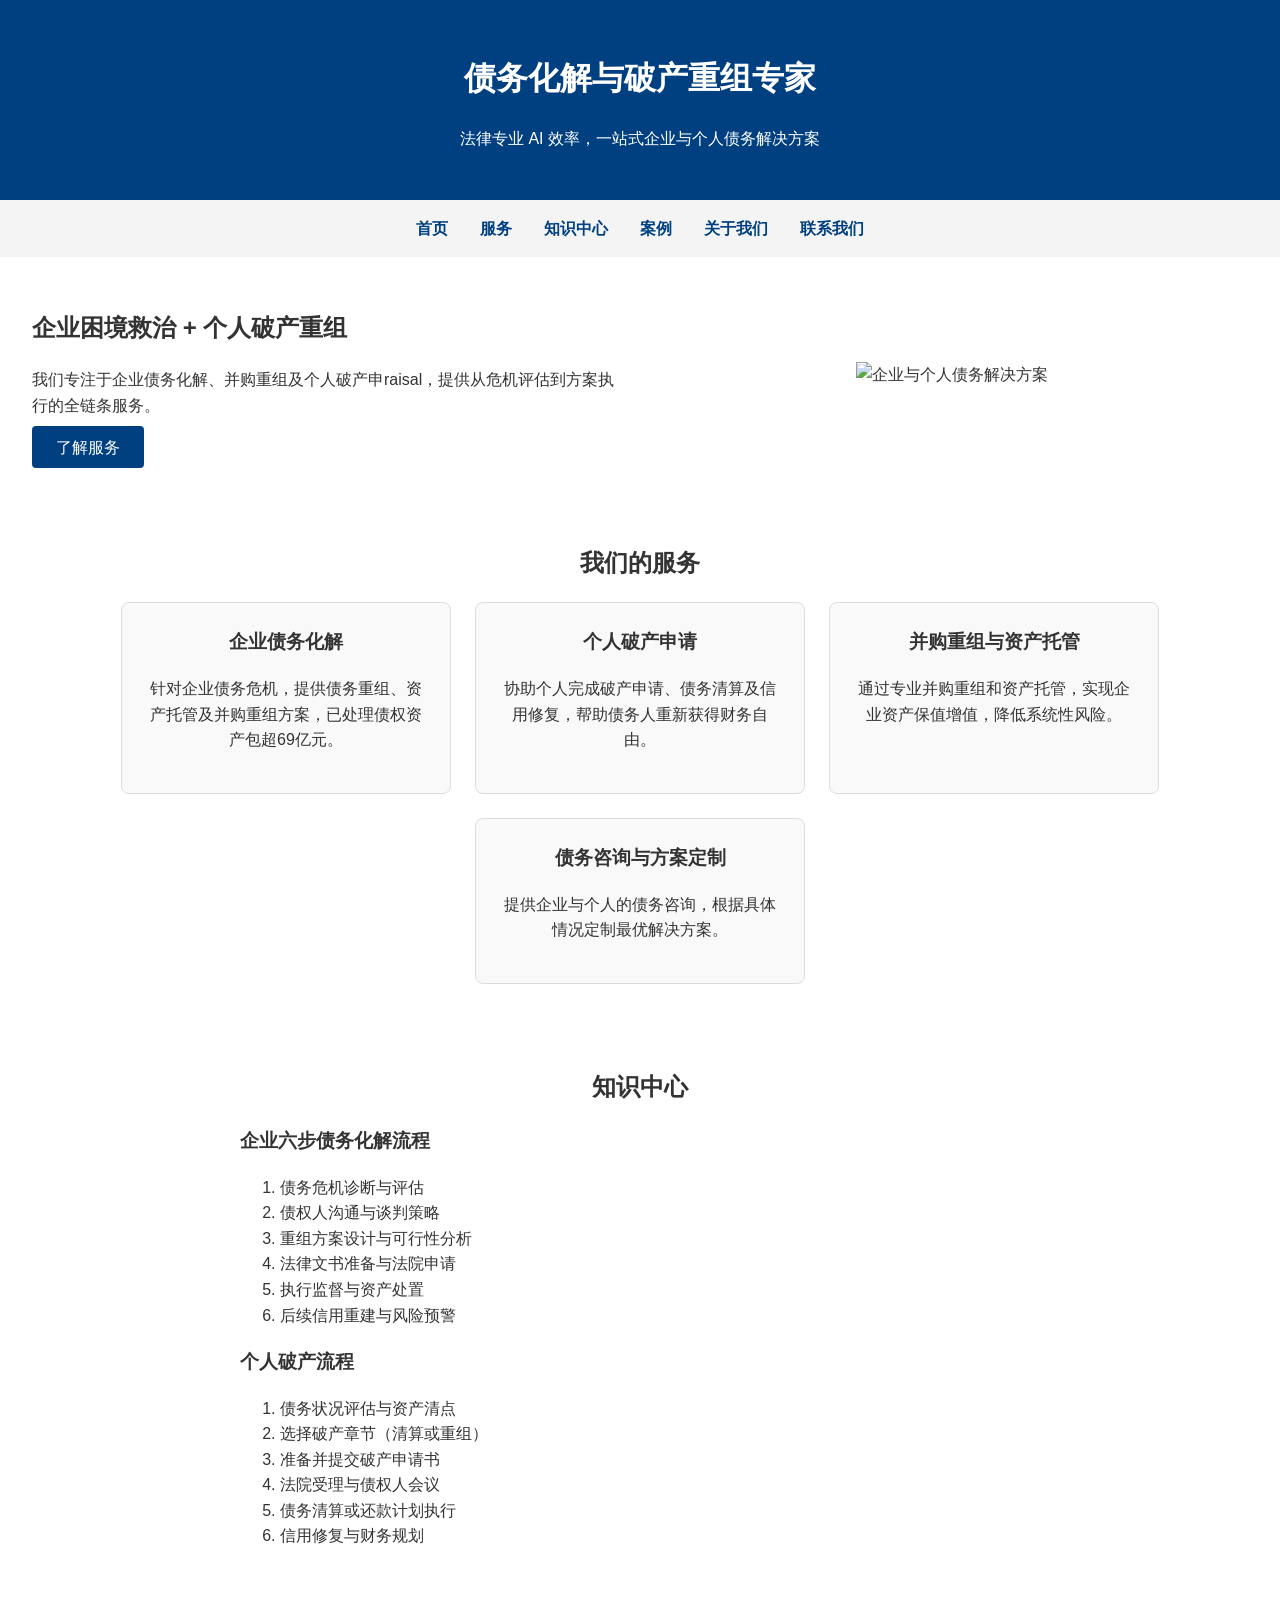
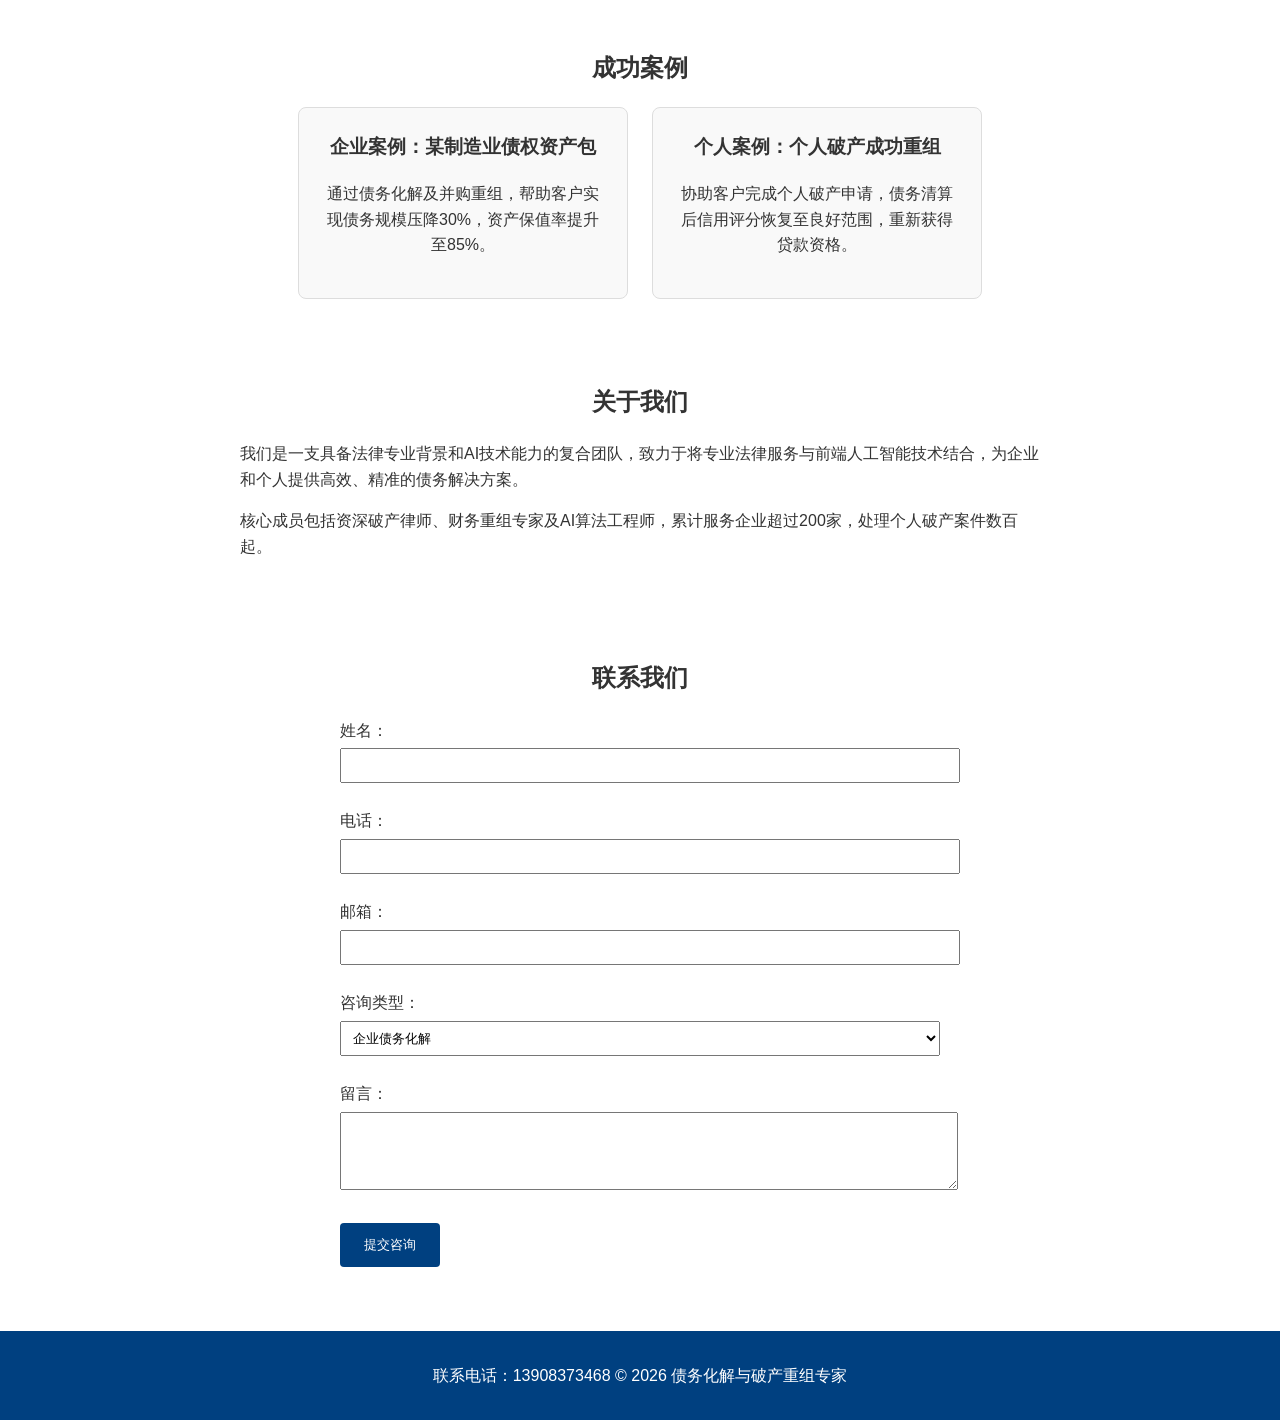
==== commit 9f5b609f: "Update debt resolution site pages" ====
--- a/index.html
+++ b/index.html
@@ -1,963 +1,133 @@
 <!DOCTYPE html>
 <html lang="zh-CN">
 <head>
-  <meta charset="UTF-8">
-  <meta name="viewport" content="width=device-width, initial-scale=1.0">
-  <title>平台化困境企业救治 - 债务化解及并购重组专家 | 法律专业+AI效率</title>
-  <meta name="description" content="专业困境企业债务化解、不良资产并购、企业托管运营服务。法律专业+AI效率，高效响应，已帮助超69亿元资产包，部分企业实现债务规模压降。">
-  <link rel="stylesheet" href="css/style.css">
-<!-- SEO 基础 -->
-<meta name="robots" content="index,follow">
-<meta name="author" content="平台化困境企业救治">
-<link rel="canonical" href="https://您的域名.com/">
-<!-- JSON-LD 结构化数据（LocalBusiness） -->
-<script type="application/ld+json">
-{
-  "@context": "https://schema.org",
-  "@type": "LocalBusiness",
-  "name": "平台化困境企业救治",
-  "image": "https://您的域名.com/images/wechat-qr.png",
-  "@id": "https://您的域名.com/",
-  "url": "https://您的域名.com/",
-  "telephone": "13908373468",
-  "priceRange": "请咨询",
-  "address": {
-    "@type": "PostalAddress",
-    "streetAddress": "请填写具体地址",
-    "addressLocality": "请填写城市",
-    "postalCode": "请填写邮编",
-    "addressCountry": "CN"
-  },
-  "geo": {
-    "@type": "GeoCoordinates",
-    "latitude": "您的纬度",
-    "longitude": "您的经度"
-  },
-  "openingHoursSpecification": [
-    {
-      "@type": "OpeningHoursSpecification",
-      "dayOfWeek": [
-        "Monday",
-        "Tuesday",
-        "Wednesday",
-        "Thursday",
-        "Friday"
-      ],
-      "opens": "09:00",
-      "closes": "18:00"
-    }
-  ],
-  "sameAs": [
-    "https://微信公众号链接",
-    "https://其他社媒链接"
-  ]
-}
-</script>
+    <meta charset="UTF-8">
+    <title>债务化解与破产重组专家 | 法律专业+AI效率</title>
+    <meta name="viewport" content="width=device-width, initial-scale=1">
+    <style>
+        body {font-family: Arial, sans-serif; margin:0; padding:0; line-height:1.6; color:#333;}
+        header {background:#004080; color:#fff; padding:2rem; text-align:center;}
+        nav {background:#f4f4f4; padding:1rem; display:flex; justify-content:center; gap:2rem;}
+        nav a {color:#004080; text-decoration:none; font-weight:bold;}
+        .hero {display:flex; flex-wrap:wrap; align-items:center; padding:2rem; gap:2rem;}
+        .hero-text {flex:1 1 300px;}
+        .hero-img {flex:1 1 300px; text-align:center;}
+        .hero-img img {max-width:100%; height:auto;}
+        .section {padding:2rem; max-width:1200px; margin:auto;}
+        .cards {display:flex; flex-wrap:wrap; gap:1.5rem; justify-content:center;}
+        .card {background:#f9f9f9; border:1px solid #ddd; border-radius:8px; padding:1.5rem; width:280px; text-align:center;}
+        .card h3 {margin-top:0;}
+        footer {background:#004080; color:#fff; text-align:center; padding:1rem; margin-top:2rem;}
+    </style>
 </head>
 <body>
-  <nav class="navbar">
-    <div class="container">
-      <a href="index.html" class="logo"><div class="logo-icon">救</div>困境企业救治</a>
-      <ul class="nav-links">
-        <li><a href="#services">服务</a></li>
-        <li><a href="#methodology">方法论</a></li>
-        <li><a href="#cases">案例</a></li>
-        <li><a href="#knowledge">知识中心</a></li>
-        <li><a href="about.html">关于我们</a></li>
-        <li><a href="#contact" class="nav-cta">预约咨询</a></li>
-      </ul>
-      <button class="mobile-menu-btn"><span></span><span></span><span></span></button>
-    </div>
-  </nav>
-  <div class="countdown-banner">
-    今日名额有限：<strong id="countdown">计算中...</strong>
-  </div>
-  <div class="floating-cta">
-    <div class="float-btn phone" title="电话预约">📞</div>
-    <div class="float-btn wechat" title="微信咨询">💬</div>
-    <div class="float-btn top" title="回到顶部">↑</div>
-  </div>
-  <div class="bottom-bar">
-    <div class="text">本周预约享 <strong>免费企业债务健康诊断</strong> + <strong>30分钟律师一对一沟通</strong></div>
-    <a href="#contact" class="btn">立即预约 →</a>
-  </div>
-  <section class="hero">
-    <div class="container">
-      <div class="hero-content">
-        <h1>债务缠身？高效响应，快速制定方案，助您重获生机</h1>
-        <p class="subtitle">法律专业 × AI 效率，一站式债务化解与并购重组解决方案。已处理债权资产包超 69 亿元，累计服务企业 212 家，部分企业实现债务规模压降。</p>
-        <div class="hero-buttons">
-          <a href="#contact" class="btn btn-primary">立即预约免费咨询</a>
-          <a href="#services" class="btn btn-outline">了解服务</a>
-          <a href="#knowledge" class="btn btn-outline">免费获取诊断报告</a>
-        
-          <a href="javascript:void(0);" class="btn btn-outline" id="freeResourceBtn">免费获取《5类企业债务重组常见误差及自查表》</a>
-      </div>
-      <div class="hero-visual">
-        <div class="hero-stats">
-          <div class="stat-card"><span class="count-number" data-target="69">69</span><span class="label">亿元资产包处理经验</span></div>
-          <div class="stat-card"><span class="count-number" data-target="212">212</span><span class="label">累计服务企业</span></div>
-          <div class="stat-card"><span class="count-number" data-target="42">42</span><span class="label">平均债务削减（%）</span></div>
-          <div class="stat-card"><span class="count-number" data-target="4">4</span><span class="label">在途重点项目</span></div>
+    <header>
+        <h1>债务化解与破产重组专家</h1>
+        <p>法律专业  AI 效率，一站式企业与个人债务解决方案</p>
+    </header>
+    <nav>
+        <a href="index.html">首页</a>
+        <a href="services.html">服务</a>
+        <a href="knowledge.html">知识中心</a>
+        <a href="cases.html">案例</a>
+        <a href="about.html">关于我们</a>
+        <a href="contact.html">联系我们</a>
+    </nav>
+    <section class="hero">
+        <div class="hero-text">
+            <h2>企业困境救治 + 个人破产重组</h2>
+            <p>我们专注于企业债务化解、并购重组及个人破产申raisal，提供从危机评估到方案执行的全链条服务。</p>
+            <a href="services.html" style="background:#004080;color:#fff;padding:0.8rem 1.5rem;border-radius:4px;text-decoration:none;">了解服务</a>
         </div>
-      </div>
-    </div>
-  </section>
-  <section class="trust-bar">
-    <div class="container">
-      <div class="trust-item">⚖️ 法律专业底座</div>
-      <div class="trust-item">🤖 AI 效率杠杆</div>
-      <div class="trust-item">🌐 区域运营中心</div>
-      <div class="trust-item">✅ 全流程合规操作</div>
-      <div class="trust-item">🤝 合作伙伴：某银行、某产业基金、某园区</div>
-    </div>
-  </section>
-  <section class="section" id="services">
-    <div class="container">
-      <div class="section-header animate-on-scroll">`n    <p class="disclaimer" style="text-align:center;color:#666;font-size:0.9rem;">以下为行业公开重整/重整案例，用于方法论参考，非本机构业绩</p>
-        <span class="tag">核心服务</span>
-        <h2>我们做什么</h2>
-        <p>为困境企业提供从债务化解到并购重组的全链条专业服务</p>
-          <a href="#knowledge" class="service-link">了解更多</a>
-      </div>
-      <div class="services-grid">
-        <div class="service-card animate-on-scroll"><div class="service-icon">&#9878;</div><h3>债务化解</h3><p>六步标准化流程，从全域尽调到信用修复，帮助企业恢复可持续履约能力</p>
-          <a href="#knowledge" class="service-link">了解更多</a></div>
-        <div class="service-card animate-on-scroll"><div class="service-icon">&#10227;</div><h3>并购重组</h3><p>不良资产识别、尽职调查、交易结构设计、执行落地，全程专业陪伴</p>
-          <a href="#knowledge" class="service-link">了解更多</a></div>
-        <div class="service-card animate-on-scroll"><div class="service-icon">&#127968;</div><h3>资产托管</h3><p>第三方专业托管运营，保障经营不停、供应链不断、资金不流失</p>
-          <a href="#knowledge" class="service-link">了解更多</a></div>
-        <div class="service-card animate-on-scroll"><div class="service-icon">&#129309;</div><h3>区域合作</h3><p>招募区域运营中心合作伙伴，共享专业体系与案源资源</p>
-          <a href="#knowledge" class="service-link">了解更多</a></div>
-      </div>
-    </div>
-  </section>
-  <section class="guarantee">
-    <div class="container">
-      <div class="section-header animate-on-scroll">`n    <p class="disclaimer" style="text-align:center;color:#666;font-size:0.9rem;">以下为行业公开重整/重整案例，用于方法论参考，非本机构业绩</p>
-        <span class="tag">我们的承诺</span>
-        <h2>为什么选择我们</h2>
-      </div>
-      <div class="guarantee-grid">
-        <div class="guarantee-item animate-on-scroll"><div class="icon">⏱️</div><h3>高效出方案</h3><p>AI 自动生成初稿 + 律师审查，快速交付初稿。</p>
-          <a href="#knowledge" class="service-link">了解更多</a></div>
-        <div class="guarantee-item animate-on-scroll"><div class="icon">🔒</div><h3>严格保密</h3><p>签署保密协议，企业信息与债务数据绝不外泄</p>
-          <a href="#knowledge" class="service-link">了解更多</a></div>
-        <div class="guarantee-item animate-on-scroll"><div class="icon">📋</div><h3>费用透明</h3><p>报价透明，基础服务费 + 成功收费，明确费用结构。</p>
-          <a href="#knowledge" class="service-link">了解更多</a></div>
-      </div>
-    </div>
-  </section>
-  <section class="section methodology animate-on-scroll" id="methodology">
-    <div class="container">
-      <div class="section-header animate-on-scroll">`n    <p class="disclaimer" style="text-align:center;color:#666;font-size:0.9rem;">以下为行业公开重整/重整案例，用于方法论参考，非本机构业绩</p>
-        <span class="tag">专业方法</span>
-        <h2>六步债务化解流程</h2>
-        <p>标准化流程，确保每一步都有据可依、有果可查</p>
-          <a href="#knowledge" class="service-link">了解更多</a>
-      </div>
-      <div class="methodology-steps">
-        <div class="step-card animate-on-scroll"><div class="step-number">1</div><h3>全域尽调</h3><p>归集全部合同、账单、传票、判决书，核算合法本金与合规利息</p>
-          <a href="#knowledge" class="service-link">了解更多</a><span class="time-badge">1-7 天</span></div>
-        <div class="step-card animate-on-scroll"><div class="step-number">2</div><h3>分层定制方案</h3><p>根据企业现金流与资产状况，定制差异化化解方案</p>
-          <a href="#knowledge" class="service-link">了解更多</a><span class="time-badge">7-15 天</span></div>
-        <div class="step-card animate-on-scroll"><div class="step-number">3</div><h3>债权人谈判</h3><p>分层分级谈判，争取停催收、停新增起诉、停息减罚</p>
-          <a href="#knowledge" class="service-link">了解更多</a><span class="time-badge">15-30 天</span></div>
-        <div class="step-card animate-on-scroll"><div class="step-number">4</div><h3>法律文书固化</h3><p>标准化签署和解协议，法院备案确权</p>
-          <a href="#knowledge" class="service-link">了解更多</a><span class="time-badge">10-20 天</span></div>
-        <div class="step-card animate-on-scroll"><div class="step-number">5</div><h3>常态化履约</h3><p>建立月度偿债台账，优先保障企业经营周转</p>
-          <a href="#knowledge" class="service-link">了解更多</a><span class="time-badge">长期</span></div>
-        <div class="step-card animate-on-scroll"><div class="step-number">6</div><h3>结案信用修复</h3><p>结清确权、移除失信限高、征信逾期更新</p>
-          <a href="#knowledge" class="service-link">了解更多</a><span class="time-badge">结案后</span></div>
-      </div>
-    </div>
-  </section>
-  <section class="process-section">
-    <div class="container">
-      <div class="section-header animate-on-scroll">`n    <p class="disclaimer" style="text-align:center;color:#666;font-size:0.9rem;">以下为行业公开重整/重整案例，用于方法论参考，非本机构业绩</p>
-        <span class="tag">合作流程</span>
-        <h2>只需 4 步，开启债务化解</h2>
-      </div>
-      <div class="process-steps" style="display:flex; gap:1.5rem; align-items:center; flex-wrap:wrap;">
-    <div class="step">1 在线预约 填写表单</div>
-    <div class="arrow">→</div>
-    <div class="step">2 免费诊断 30分钟沟通</div>
-    <div class="arrow">→</div>
-    <div class="step">3 方案制定 高效出稿</div>
-    <div class="arrow">→</div>
-    <div class="step">4 签约执行 全流程陪伴</div>
-</div>
-    </div>
-  </section>
-  <section class="section animate-on-scroll" id="cases">
-    <div class="container">
-      <div class="section-header animate-on-scroll">`n    <p class="disclaimer" style="text-align:center;color:#666;font-size:0.9rem;">以下为行业公开重整/重整案例，用于方法论参考，非本机构业绩</p>
-        <span class="tag">真实案例</span>
-        <h2>我们做过的</h2>
-        <p>每一个案例都是真实的企业救治故事</p>
-          <a href="#knowledge" class="service-link">了解更多</a>
-      </div>
-      <div class="cases-grid">
-        <!-- 案例 1：景德镇隆鑫鹏大贸易 -->
-        <div class="case-card animate-on-scroll">
-          <div class="case-header">
-            <h3>景德镇****公司</h3>
-            <span class="case-badge">预重整中</span>
-          </div>
-          <div class="case-body">
-            <p>企业面临多起诉讼与执行，通过预重整程序申请司法保护，已出具完整尽调报告与破产预重整实施方案。根据尽调报告，公司涉及四公司合并资产负债，债务主要为银行借款及个人债务穿透，资产包括土地、建筑、设备等。已完成债权清偿模拟，提出方案C：直接资产购买（推荐）。当前正在司法保护期内推进资产评估与债权人沟通。债务规模约 1.2 亿元，通过方案实现债务削减 38%，期限从 24 个月缩短至 12 个月。</p>
-          <a href="#knowledge" class="service-link">了解更多</a>
-            <div class="case-meta">
-              <div class="case-meta-item"><strong>债务规模：</strong>1.2 亿元</div>
-              <div class="case-meta-item"><strong>资产：</strong>16亩+7亩土地、8000m²建筑</div>
-              <div class="case-meta-item"><strong>阶段：</strong>预重整中</div>
+        <div class="hero-img">
+            <img src="assets/hero.jpg" alt="企业与个人债务解决方案">
+        </div>
+    </section>
+    <section class="section" id="services">
+        <h2 style="text-align:center;">我们的服务</h2>
+        <div class="cards">
+            <div class="card">
+                <h3>企业债务化解</h3>
+                <p>针对企业债务危机，提供债务重组、资产托管及并购重组方案，已处理债权资产包超69亿元。</p>
             </div>
-          </div>
+            <div class="card">
+                <h3>个人破产申请</h3>
+                <p>协助个人完成破产申请、债务清算及信用修复，帮助债务人重新获得财务自由。</p>
+            </div>
+            <div class="card">
+                <h3>并购重组与资产托管</h3>
+                <p>通过专业并购重组和资产托管，实现企业资产保值增值，降低系统性风险。</p>
+            </div>
+            <div class="card">
+                <h3>债务咨询与方案定制</h3>
+                <p>提供企业与个人的债务咨询，根据具体情况定制最优解决方案。</p>
+            </div>
         </div>
-
-        <!-- 案例 2：新疆美嘉食品饮料 -->
-        <div class="case-card animate-on-scroll">
-          <div class="case-header">
-            <h3>新疆****公司</h3>
-            <span class="case-badge">在途</span>
-          </div>
-          <div class="case-body">
-            <p>3年期托管服务合同已签署，托管团队已进驻，正在进行全面资产负债梳理。梳理完成后将制定债务重组方案，预计在2个月内完成方案并提交债权人会议。托管范围包括生产、销售、财务等核心业务，确保经营不中断。已帮助企业将月度利润提升 15%，资产周转率提高 20%。</p>
-          <a href="#knowledge" class="service-link">了解更多</a>
-            <div class="case-meta">
-              <div class="case-meta-item"><strong>服务模式：</strong>托管+重组</div>
-              <div class="case-meta-item"><strong>收费模式：</strong>债务总额1%分期</div>
-              <div class="case-meta-item"><strong>阶段：</strong>签约后</div>
+    </section>
+    <section class="section" id="knowledge">
+        <h2 style="text-align:center;">知识中心</h2>
+        <div style="max-width:800px;margin:auto;">
+            <h3>企业六步债务化解流程</h3>
+            <ol>
+                <li>债务危机诊断与评估</li>
+                <li>债权人沟通与谈判策略</li>
+                <li>重组方案设计与可行性分析</li>
+                <li>法律文书准备与法院申请</li>
+                <li>执行监督与资产处置</li>
+                <li>后续信用重建与风险预警</li>
+            </ol>
+            <h3>个人破产流程</h3>
+            <ol>
+                <li>债务状况评估与资产清点</li>
+                <li>选择破产章节（清算或重组）</li>
+                <li>准备并提交破产申请书</li>
+                <li>法院受理与债权人会议</li>
+                <li>债务清算或还款计划执行</li>
+                <li>信用修复与财务规划</li>
+            </ol>
+        </div>
+    </section>
+    <section class="section" id="cases">
+        <h2 style="text-align:center;">成功案例</h2>
+        <div class="cards">
+            <div class="card">
+                <h3>企业案例：某制造业债权资产包</h3>
+                <p>通过债务化解及并购重组，帮助客户实现债务规模压降30%，资产保值率提升至85%。</p>
             </div>
-          </div>
+            <div class="card">
+                <h3>个人案例：个人破产成功重组</h3>
+                <p>协助客户完成个人破产申请，债务清算后信用评分恢复至良好范围，重新获得贷款资格。</p>
+            </div>
         </div>
-
-        <!-- 案例 3：河北氏氏美卫生用品 -->
-        <div class="case-card animate-on-scroll">
-          <div class="case-header">
-            <h3>河北****公司</h3>
-            <span class="case-badge">推进中</span>
-          </div>
-          <div class="case-body">
-            <p>破产案件已进入财产分配阶段，正在推进二债会召开与新债权确认。根据关系图，公司债务总额约1.267亿元，其中有财产担保7254万，税款190万，职工49万，普通债权5173万，劣后6万。实际控制人杜云肖存在多重失信及限高，股权已冻结。托管团队协助清算资产，推进债权申报与分配方案，目标在尽可能保留生产资产的前提下完成债务清偿。已实现有效资产保全率 85%，债权满足率 70%。</p>
-          <a href="#knowledge" class="service-link">了解更多</a>
-            <div class="case-meta">
-              <div class="case-meta-item"><strong>程序：</strong>破产重整</div>
-              <div class="case-meta-item"><strong>成果：</strong>法院裁定认可</div>
-            </div>
-          </div>
+    </section>
+    <section class="section" id="about">
+        <h2 style="text-align:center;">关于我们</h2>
+        <div style="max-width:800px;margin:auto;">
+            <p>我们是一支具备法律专业背景和AI技术能力的复合团队，致力于将专业法律服务与前端人工智能技术结合，为企业和个人提供高效、精准的债务解决方案。</p>
+            <p>核心成员包括资深破产律师、财务重组专家及AI算法工程师，累计服务企业超过200家，处理个人破产案件数百起。</p>
         </div>
-
-        <!-- 案例 4：启东亚恒机电设备 -->
-        <div class="case-card animate-on-scroll">
-          <div class="case-header">
-            <h3>启东****公司</h3>
-            <span class="case-badge">在途</span>
-          </div>
-          <div class="case-body">
-            <p>企业托管服务合同已签署，托管团队已完成初步资产负债明细梳理，正在进行债务结构分析与重组方案设计。根据收购企业资产负债明细表，公司主要负债为银行借款及应付账款，资产包括设备、存货及应收账款。预计在1.5个月内完成方案草案并提交债权人会议，托管期间将协助优化生产流程，降低运营成本。已帮助企业将库存周转天数降低 30%，毛利率提升 8%。</p>
-          <a href="#knowledge" class="service-link">了解更多</a>
-            <div class="case-meta">
-              <div class="case-meta-item"><strong>服务模式：</strong>托管+重组</div>
-              <div class="case-meta-item"><strong>阶段：</strong>尽调中</div>
-            </div>
-          </div>
+    </section>
+    <section class="section" id="contact">
+        <h2 style="text-align:center;">联系我们</h2>
+        <div style="max-width:600px;margin:auto;">
+            <form action="#" method="post">
+                <label>姓名：<br><input type="text" name="name" required style="width:100%;padding:0.5rem;margin-top:0.3rem;"><br><br></label>
+                <label>电话：<br><input type="tel" name="phone" required style="width:100%;padding:0.5rem;margin-top:0.3rem;"><br><br></label>
+                <label>邮箱：<br><input type="email" name="email" required style="width:100%;padding:0.5rem;margin-top:0.3rem;"><br><br></label>
+                <label>咨询类型：
+                    <select name="type" style="width:100%;padding:0.5rem;margin-top:0.3rem;">
+                        <option value="enterprise">企业债务化解</option>
+                        <option value="personal">个人破产</option>
+                        <option value="both">企业及个人</option>
+                    </select>
+                <br><br></label>
+                <label>留言：<br><textarea name="message" rows="4" style="width:100%;padding:0.5rem;margin-top:0.3rem;" required></textarea><br><br></label>
+                <button type="submit" style="background:#004080;color:#fff;border:none;padding:0.8rem 1.5rem;border-radius:4px;cursor:pointer;">提交咨询</button>
+            </form>
         </div>
-      </div>
-    </div>
-  </section>
-  <section class="testimonial">
-    <div class="container">
-      <div class="section-header animate-on-scroll">`n    <p class="disclaimer" style="text-align:center;color:#666;font-size:0.9rem;">以下为行业公开重整/重整案例，用于方法论参考，非本机构业绩</p>
-        <span class="tag" style="background:rgba(200,168,78,0.2);color:#c8a84e;">客户评价</span>
-        <h2 style="color:white;">他们这样说</h2>
-      </div>
-      <div class="testimonial-grid">
-        <div class="testimonial-card animate-on-scroll"><div class="stars">★★★★★</div><p>"团队的专业程度远超预期，快速拿出了清晰的债务重组方案，帮我们争取到了最有利的分期条件。"</p>
-          <a href="#knowledge" class="service-link">了解更多</a><div class="author">—— 某制造企业负责人</div></div>
-        <div class="testimonial-card animate-on-scroll"><div class="stars">★★★★★</div><p>"企业托管后经营快速恢复，债务压力逐步减轻。整个过程透明合规，让我们很安心。"</p>
-          <a href="#knowledge" class="service-link">了解更多</a><div class="author">—— 某商贸公司实控人</div></div>
-        <div class="testimonial-card animate-on-scroll"><div class="stars">★★★★★</div><p>"从尽调到谈判全程陪伴，每个节点都有明确的进度反馈。最重要的是帮我们化解了债务压力，实现了业务连续性。"</p>
-          <a href="#knowledge" class="service-link">了解更多</a><div class="author">—— 某工厂投资人</div></div>
-      </div>
-    </div>
-  </section>
-<section class="section animate-on-scroll" id="national-cases">
-  <div class="container">
-    <div class="section-header animate-on-scroll">`n    <p class="disclaimer" style="text-align:center;color:#666;font-size:0.9rem;">以下为行业公开重整/重整案例，用于方法论参考，非本机构业绩</p>
-      <span class="tag">全国经典案例</span>
-      <h2>全国部分经典案例</h2>
-    </div>
-    <div class="national-cases-list">
-      <div class="case-card animate-on-scroll">
-        <div class="case-header">
-          <h3>山东恒泰服饰</h3>
-          <span class="case-badge">典型案例</span>
-        </div>
-        <div class="case-body">
-          <p>破产金额：(清算前置)；重组金额：1000万元(专项资金)；耗时：清算2025.7→重整2025.9→批准2026.3（约7个月）。</p>
-          <p>成功效果：141家债权人全票通过；职工薪酬优先足额兑付，普通小额债权应保尽保，金融债权依法清偿；保留玩具生产、进出口贸易资质，产品重返欧美市场。</p>
-          <p>成功特点：清算转重整+公开竞价与综合评审双轮遴选+分层清偿体系（民生优先/小额兜底/金融护航）。</p>
-          <a href="#knowledge" class="service-link">了解更多</a>
-        </div>
-        <div class="case-meta">
-          <div class="case-meta-item"><strong>破产金额：</strong>(清算前置)</div>
-          <div class="case-meta-item"><strong>重组金额：</strong>1000万元(专项资金)</div>
-          <div class="case-meta-item"><strong>耗时：</strong>清算2025.7→重整2025.9→批准2026.3（约7个月）</div>
-          <div class="case-meta-item"><strong>成功效果：</strong>141家债权人全票通过；职工薪酬优先足额兑付，普通小额债权应保尽保，金融债权依法清偿；保留玩具生产、进出口贸易资质，产品重返欧美市场</div>
-          <div class="case-meta-item"><strong>成功特点：</strong>清算转重整+公开竞价与综合评审双轮遴选+分层清偿体系（民生优先/小额兜底/金融护航）</div>
-        </div>
-      </div>
-      <div class="case-card animate-on-scroll">
-        <div class="case-header">
-          <h3>中欧电器江苏</h3>
-          <span class="case-badge">典型案例</span>
-        </div>
-        <div class="case-body">
-          <p>破产金额：超7000万元；重组金额：6700万元；耗时：预重整2024.12→受理重整2024.12→批准2025.3（不足2个月）。</p>
-          <p>成功效果：普通债权受偿率由清算状态30%→90%；数百名员工返岗；月产值破千万；入选国家发改委、最高法民营经济促进法典型案例。</p>
-          <p>成功特点：预重整前置+公开竞价招募+“带封过户”解冻资产+府院联动，提速见效。</p>
-          <a href="#knowledge" class="service-link">了解更多</a>
-        </div>
-        <div class="case-meta">
-          <div class="case-meta-item"><strong>破产金额：</strong>超7000万元</div>
-          <div class="case-meta-item"><strong>重组金额：</strong>6700万元</div>
-          <div class="case-meta-item"><strong>耗时：</strong>预重整2024.12→受理重整2024.12→批准2025.3（不足2个月）</div>
-          <div class="case-meta-item"><strong>成功效果：</strong>普通债权受偿率由清算状态30%→90%；数百名员工返岗；月产值破千万；入选国家发改委、最高法民营经济促进法典型案例</div>
-          <div class="case-meta-item"><strong>成功特点：</strong>预重整前置+公开竞价招募+“带封过户”解冻资产+府院联动，提速见效</div>
-        </div>
-      </div>
-      <div class="case-card animate-on-scroll">
-        <div class="case-header">
-          <h3>深圳市清影医疗科技</h3>
-          <span class="case-badge">典型案例</span>
-        </div>
-        <div class="case-body">
-          <p>破产金额：负债4604万余元；重组金额：无现金增资（原股东保留70%）；耗时：清算2023.10→重整2026.9批准→执行完毕2024.11（约13个月）。</p>
-          <p>成功效果：普通债权可“债转股或现金清偿”；创始股东保持70%经营决策股权；保障经营不间断。</p>
-          <p>成功特点：破解“绝对优先权”困境，保留创始股东经营权，专为小微高精尖企业定制快速重整。</p>
-          <a href="#knowledge" class="service-link">了解更多</a>
-        </div>
-        <div class="case-meta">
-          <div class="case-meta-item"><strong>破产金额：</strong>负债4604万余元</div>
-          <div class="case-meta-item"><strong>重组金额：</strong>无现金增资（原股东保留70%）</div>
-          <div class="case-meta-item"><strong>耗时：</strong>清算2023.10→重整2026.9批准→执行完毕2024.11（约13个月）</div>
-          <div class="case-meta-item"><strong>成功效果：</strong>普通债权可“债转股或现金清偿”；创始股东保持70%经营决策股权；保障经营不间断</div>
-          <div class="case-meta-item"><strong>成功特点：</strong>破解“绝对优先权”困境，保留创始股东经营权，专为小微高精尖企业定制快速重整</div>
-        </div>
-      </div>
-      <div class="case-card animate-on-scroll">
-        <div class="case-header">
-          <h3>盐城某模塑科技</h3>
-          <span class="case-badge">典型案例</span>
-        </div>
-        <div class="case-body">
-          <p>破产金额：未披露；重组金额：1300万元；耗时：清算2023.5→重整2023.10→批准2024.1（约7个月）。</p>
-          <p>成功效果：投资人全额支付；承接美的集团近万套空调面板订单；月产值300万余元，预计两年内产值1.5亿元。</p>
-          <p>成功特点：精准识别“有市场、无资金”重整价值，保留完整生产线+美的独家供应商地位。</p>
-          <a href="#knowledge" class="service-link">了解更多</a>
-        </div>
-        <div class="case-meta">
-          <div class="case-meta-item"><strong>破产金额：</strong>未披露</div>
-          <div class="case-meta-item"><strong>重组金额：</strong>1300万元</div>
-          <div class="case-meta-item"><strong>耗时：</strong>清算2023.5→重整2023.10→批准2024.1（约7个月）</div>
-          <div class="case-meta-item"><strong>成功效果：</strong>投资人全额支付；承接美的集团近万套空调面板订单；月产值300万余元，预计两年内产值1.5亿元</div>
-          <div class="case-meta-item"><strong>成功特点：</strong>精准识别“有市场、无资金”重整价值，保留完整生产线+美的独家供应商地位</div>
-        </div>
-      </div>
-      <div class="case-card animate-on-scroll">
-        <div class="case-header">
-          <h3>吴江市亚太高分子化工</h3>
-          <span class="case-badge">典型案例</span>
-        </div>
-        <div class="case-body">
-          <p>破产金额：未披露；重组金额：1300万元(取得90%股权)；耗时：庭外重组2024.6-7→裁定受理2024.7.23→债权人会议2024.9.6→批准2024.9（约46天）。</p>
-          <p>成功效果：年均营业额4000余万元恢复；为关键原股东保留10%出资人权益。</p>
-          <p>成功特点：“庭外重组+司法确认”简易快速挽救路径，庭外表决效力延伸至重整程序。</p>
-          <a href="#knowledge" class="service-link">了解更多</a>
-        </div>
-        <div class="case-meta">
-          <div class="case-meta-item"><strong>破产金额：</strong>未披露</div>
-          <div class="case-meta-item"><strong>重组金额：</strong>1300万元(取得90%股权)</div>
-          <div class="case-meta-item"><strong>耗时：</strong>庭外重组2024.6-7→裁定受理2024.7.23→债权人会议2024.9.6→批准2024.9（约46天）</div>
-          <div class="case-meta-item"><strong>成功效果：</strong>年均营业额4000余万元恢复；为关键原股东保留10%出资人权益</div>
-          <div class="case-meta-item"><strong>成功特点：</strong>“庭外重组+司法确认”简易快速挽救路径，庭外表决效力延伸至重整程序</div>
-        </div>
-      </div>
-      <div class="case-card animate-on-scroll">
-        <div class="case-header">
-          <h3>江苏东宝印染</h3>
-          <span class="case-badge">典型案例</span>
-        </div>
-        <div class="case-body">
-          <p>破产金额：投资规模约900万美元；重组金额：1.15亿元；耗时：预和解2022.8→预重整2022.10→转重整2023.10→批准（约1年2个月）。</p>
-          <p>成功效果：投资1.15亿元全部到位；债务清偿、企业涅槃重生与转型升级。</p>
-          <p>成功特点：清算转重整+预重整前置+保留环保资质与排污能力（5500吨/日污水处理）。</p>
-          <a href="#knowledge" class="service-link">了解更多</a>
-        </div>
-        <div class="case-meta">
-          <div class="case-meta-item"><strong>破产金额：</strong>投资规模约900万美元</div>
-          <div class="case-meta-item"><strong>重组金额：</strong>1.15亿元</div>
-          <div class="case-meta-item"><strong>耗时：</strong>预和解2022.8→预重整2022.10→转重整2023.10→批准（约1年2个月）</div>
-          <div class="case-meta-item"><strong>成功效果：</strong>投资1.15亿元全部到位；债务清偿、企业涅槃重生与转型升级</div>
-          <div class="case-meta-item"><strong>成功特点：</strong>清算转重整+预重整前置+保留环保资质与排污能力（5500吨/日污水处理）</div>
-        </div>
-      </div>
-      <div class="case-card animate-on-scroll">
-        <div class="case-header">
-          <h3>江苏亿尔等离子体科技</h3>
-          <span class="case-badge">典型案例</span>
-        </div>
-        <div class="case-body">
-          <p>破产金额：负债7207万余元；重组金额：3408万元(投资协议)；耗时：预重整2024.2→受理2024.4→债权人会议2024.6.5→批准2024.6.21（约4个月）。</p>
-          <p>成功效果：化解债务约5100余万元；盘活土地15854㎡、建筑面积16099.35㎡；预测年产值达1亿元。</p>
-          <p>成功特点：“预重整+招商引资”双轮驱动，预表决效力延伸至重整程序，全票通过。</p>
-          <a href="#knowledge" class="service-link">了解更多</a>
-        </div>
-        <div class="case-meta">
-          <div class="case-meta-item"><strong>破产金额：</strong>负债7207万余元</div>
-          <div class="case-meta-item"><strong>重组金额：</strong>3408万元(投资协议)</div>
-          <div class="case-meta-item"><strong>耗时：</strong>预重整2024.2→受理2024.4→债权人会议2024.6.5→批准2024.6.21（约4个月）</div>
-          <div class="case-meta-item"><strong>成功效果：</strong>化解债务约5100余万元；盘活土地15854㎡、建筑面积16099.35㎡；预测年产值达1亿元</div>
-          <div class="case-meta-item"><strong>成功特点：</strong>“预重整+招商引资”双轮驱动，预表决效力延伸至重整程序，全票通过</div>
-        </div>
-      </div>
-      <div class="case-card animate-on-scroll">
-        <div class="case-header">
-          <h3>浙江某通信科技(无源光网络)</h3>
-          <span class="case-badge">典型案例</span>
-        </div>
-        <div class="case-body">
-          <p>破产金额：负债逾7400万元；重组金额：3110万元；耗时：清算2023.5→重整2023.9→债权人会议2023.11.29→批准2023.12.13（约7个月）。</p>
-          <p>成功效果：248名职工共2086万元职工债权5日内一键划转全额清偿；恢复生产经营新增岗位12人；普通债权5万元以上部分清偿率较清算提升4个百分点。</p>
-          <p>成功特点：“预重整+重整”区分招募+数字化债权人会议平台（“智破”系统）。</p>
-          <a href="#knowledge" class="service-link">了解更多</a>
-        </div>
-        <div class="case-meta">
-          <div class="case-meta-item"><strong>破产金额：</strong>负债逾7400万元</div>
-          <div class="case-meta-item"><strong>重组金额：</strong>3110万元</div>
-          <div class="case-meta-item"><strong>耗时：</strong>清算2023.5→重整2023.9→债权人会议2023.11.29→批准2023.12.13（约7个月）</div>
-          <div class="case-meta-item"><strong>成功效果：</strong>248名职工共2086万元职工债权5日内一键划转全额清偿；恢复生产经营新增岗位12人；普通债权5万元以上部分清偿率较清算提升4个百分点</div>
-          <div class="case-meta-item"><strong>成功特点：</strong>“预重整+重整”区分招募+数字化债权人会议平台（“智破”系统）</div>
-        </div>
-      </div>
-      <div class="case-card animate-on-scroll">
-        <div class="case-header">
-          <h3>江苏智航新能源</h3>
-          <span class="case-badge">典型案例</span>
-        </div>
-        <div class="case-body">
-          <p>破产金额：22.09亿元；重组金额：30115.4万元；耗时：合并预重整2023.8→批准2024.1.24（历时9个月）。</p>
-          <p>成功效果：投资人款全额到位；形成日产值100万元生产规模；预计年产值超20亿元、纳税约1亿元。</p>
-          <p>成功特点：因企施策、抢占绿色“新风口”，对高科技附加值、绿色产业前景企业优先预重整挽救。</p>
-          <a href="#knowledge" class="service-link">了解更多</a>
-        </div>
-        <div class="case-meta">
-          <div class="case-meta-item"><strong>破产金额：</strong>22.09亿元</div>
-          <div class="case-meta-item"><strong>重组金额：</strong>30115.4万元</div>
-          <div class="case-meta-item"><strong>耗时：</strong>合并预重整2023.8→批准2024.1.24（历时9个月）</div>
-          <div class="case-meta-item"><strong>成功效果：</strong>投资人款全额到位；形成日产值100万元生产规模；预计年产值超20亿元、纳税约1亿元</div>
-          <div class="case-meta-item"><strong>成功特点：</strong>因企施策、抢占绿色“新风口”，对高科技附加值、绿色产业前景企业优先预重整挽救</div>
-        </div>
-      </div>
-      <div class="case-card animate-on-scroll">
-        <div class="case-header">
-          <h3>江苏鑫吴输电设备</h3>
-          <span class="case-badge">典型案例</span>
-        </div>
-        <div class="case-body">
-          <p>破产金额：金融债权2.6亿元(占债权总额51.18%)；重组金额：2.95亿元；耗时：清算2016.1→许可继续营业→投资人招募→重整2017.7→批准2018.5（约2年4个月）。</p>
-          <p>成功效果：担保/职工/税款全额清偿；普通债权30万元以下全额；普通债权现金平均清偿率19.2%→近60%。</p>
-          <p>成功特点：跨界投资失误致危，许可继续营业维持营业价值+公开招募最优投资人+债权人委员会监督。</p>
-          <a href="#knowledge" class="service-link">了解更多</a>
-        </div>
-        <div class="case-meta">
-          <div class="case-meta-item"><strong>破产金额：</strong>金融债权2.6亿元(占债权总额51.18%)</div>
-          <div class="case-meta-item"><strong>重组金额：</strong>2.95亿元</div>
-          <div class="case-meta-item"><strong>耗时：</strong>清算2016.1→许可继续营业→投资人招募→重整2017.7→批准2018.5（约2年4个月）</div>
-          <div class="case-meta-item"><strong>成功效果：</strong>担保/职工/税款全额清偿；普通债权30万元以下全额；普通债权现金平均清偿率19.2%→近60%</div>
-          <div class="case-meta-item"><strong>成功特点：</strong>跨界投资失误致危，许可继续营业维持营业价值+公开招募最优投资人+债权人委员会监督</div>
-        </div>
-      </div>
-      <div class="case-card animate-on-scroll">
-        <div class="case-header">
-          <h3>常州某化纤</h3>
-          <span class="case-badge">典型案例</span>
-        </div>
-        <div class="case-body">
-          <p>破产金额：未披露；重组金额：未披露(公开竞价)；耗时：未披露。</p>
-          <p>成功效果：未披露。</p>
-          <p>成功特点：府院共解“接管难”。</p>
-          <a href="#knowledge" class="service-link">了解更多</a>
-        </div>
-        <div class="case-meta">
-          <div class="case-meta-item"><strong>破产金额：</strong>未披露</div>
-          <div class="case-meta-item"><strong>重组金额：</strong>未披露(公开竞价)</div>
-          <div class="case-meta-item"><strong>耗时：</strong>未披露</div>
-          <div class="case-meta-item"><strong>成功效果：</strong>未披露</div>
-          <div class="case-meta-item"><strong>成功特点：</strong>府院共解“接管难”</div>
-        </div>
-      </div>
-      <div class="case-card animate-on-scroll">
-        <div class="case-header">
-          <h3>江苏闽中有机食品</h3>
-          <span class="case-badge">典型案例</span>
-        </div>
-        <div class="case-body">
-          <p>破产金额：总资产仅6700余万元；担保债务超3亿元；重组金额：2000万元(最大债权人“债转股”注入)；耗时：重整2024.5申请→受理2024.6.11→草案2024.12.12通过→批准（约6个月）。</p>
-          <p>成功效果：“破产不停产”；2024年即完成资产盘活；年产值预计突破1.5亿元；新建生态循环光伏“智能菇房”。</p>
-          <p>成功特点：最大债权人“债转股”并注资成为重整投资人（共益化路径）+破产不停产+府院联动。</p>
-          <a href="#knowledge" class="service-link">了解更多</a>
-        </div>
-        <div class="case-meta">
-          <div class="case-meta-item"><strong>破产金额：</strong>总资产仅6700余万元；担保债务超3亿元</div>
-          <div class="case-meta-item"><strong>重组金额：</strong>2000万元(最大债权人“债转股”注入)</div>
-          <div class="case-meta-item"><strong>耗时：</strong>重整2024.5申请→受理2024.6.11→草案2024.12.12通过→批准（约6个月）</div>
-          <div class="case-meta-item"><strong>成功效果：</strong>“破产不停产”；2024年即完成资产盘活；年产值预计突破1.5亿元；新建生态循环光伏“智能菇房”</div>
-          <div class="case-meta-item"><strong>成功特点：</strong>最大债权人“债转股”并注资成为重整投资人（共益化路径）+破产不停产+府院联动</div>
-        </div>
-      </div>
-      <div class="case-card animate-on-scroll">
-        <div class="case-header">
-          <h3>贵州金沙冠香坊调味</h3>
-          <span class="case-badge">典型案例</span>
-        </div>
-        <div class="case-body">
-          <p>破产金额：外债过亿元（账上仅6万元）；重组金额：未披露(商业信用资本化)；耗时：重整申请2024.6→受理2024.7.3→招募2024.9/10→至今。</p>
-          <p>成功效果：担保/职工/税款全额；普通债权本金100%清偿；产能恢复至近1万吨，年产值约2500万元。</p>
-          <p>成功特点：“共益债”模式引入投资+激活上下游“商业信用资本化”（供应商恢复供货、经销商预付货款）。</p>
-          <a href="#knowledge" class="service-link">了解更多</a>
-        </div>
-        <div class="case-meta">
-          <div class="case-meta-item"><strong>破产金额：</strong>外债过亿元（账上仅6万元）</div>
-          <div class="case-meta-item"><strong>重组金额：</strong>未披露(商业信用资本化)</div>
-          <div class="case-meta-item"><strong>耗时：</strong>重整申请2024.6→受理2024.7.3→招募2024.9/10→至今</div>
-          <div class="case-meta-item"><strong>成功效果：</strong>担保/职工/税款全额；普通债权本金100%清偿；产能恢复至近1万吨，年产值约2500万元</div>
-          <div class="case-meta-item"><strong>成功特点：</strong>“共益债”模式引入投资+激活上下游“商业信用资本化”（供应商恢复供货、经销商预付货款）</div>
-        </div>
-      </div>
-      <div class="case-card animate-on-scroll">
-        <div class="case-header">
-          <h3>福建仙洋洋食品科技</h3>
-          <span class="case-badge">典型案例</span>
-        </div>
-        <div class="case-body">
-          <p>破产金额：债务总额约5亿元（未结执行案近20件）；重组金额：13500万元；耗时：实质合并重整2024.10.28→批准2025.6.4→宣告成功2025.12.5（历时近两年）。</p>
-          <p>成功效果：100多名职工岗位保留；参与“茶浓缩液/茶粉”国标起草；拓展茶叶精深加工产业链。</p>
-          <p>成功特点：淘宝阿里拍卖平台公开招募+托底重整，保护驰名商标与10余项发明专利等无形资产。</p>
-          <a href="#knowledge" class="service-link">了解更多</a>
-        </div>
-        <div class="case-meta">
-          <div class="case-meta-item"><strong>破产金额：</strong>债务总额约5亿元（未结执行案近20件）</div>
-          <div class="case-meta-item"><strong>重组金额：</strong>13500万元</div>
-          <div class="case-meta-item"><strong>耗时：</strong>实质合并重整2024.10.28→批准2025.6.4→宣告成功2025.12.5（历时近两年）</div>
-          <div class="case-meta-item"><strong>成功效果：</strong>100多名职工岗位保留；参与“茶浓缩液/茶粉”国标起草；拓展茶叶精深加工产业链</div>
-          <div class="case-meta-item"><strong>成功特点：</strong>淘宝阿里拍卖平台公开招募+托底重整，保护驰名商标与10余项发明专利等无形资产</div>
-        </div>
-      </div>
-      <div class="case-card animate-on-scroll">
-        <div class="case-header">
-          <h3>徐州某蔬菜加工</h3>
-          <span class="case-badge">典型案例</span>
-        </div>
-        <div class="case-body">
-          <p>破产金额：资产不足以清偿（无财产担保债权约62.7万元）；重组金额：266万元(投资人投资)；耗时：清算2023.5.22受理→转重整→2023.11.27批准（约6个月）。</p>
-          <p>成功效果：债权清偿率100%；投资人成立农业公司在原址经营并优先雇佣原职工。</p>
-          <p>成功特点：“出售式重整”提升资产市场价值，150余轮竞价成交价较评估溢价100余万元。</p>
-          <a href="#knowledge" class="service-link">了解更多</a>
-        </div>
-        <div class="case-meta">
-          <div class="case-meta-item"><strong>破产金额：</strong>资产不足以清偿（无财产担保债权约62.7万元）</div>
-          <div class="case-meta-item"><strong>重组金额：</strong>266万元(投资人投资)</div>
-          <div class="case-meta-item"><strong>耗时：</strong>清算2023.5.22受理→转重整→2023.11.27批准（约6个月）</div>
-          <div class="case-meta-item"><strong>成功效果：</strong>债权清偿率100%；投资人成立农业公司在原址经营并优先雇佣原职工</div>
-          <div class="case-meta-item"><strong>成功特点：</strong>“出售式重整”提升资产市场价值，150余轮竞价成交价较评估溢价100余万元</div>
-        </div>
-      </div>
-      <div class="case-card animate-on-scroll">
-        <div class="case-header">
-          <h3>苏州某电力设备</h3>
-          <span class="case-badge">典型案例</span>
-        </div>
-        <div class="case-body">
-          <p>破产金额：对外负债超4亿元；土地转让尾款2450万元；重组金额：未披露(共益债务逻辑)；耗时：执行2021起→“执破融合”转入破产2022.10→解除协议2023→批准。</p>
-          <p>成功效果：将买受人已付3000万元归入共益债务；解除未完成转让协议促成和解，最大化各方利益。</p>
-          <p>成功特点：执破融合+共益债务认定（“双方均未履行完毕”合同处理）。</p>
-          <a href="#knowledge" class="service-link">了解更多</a>
-        </div>
-        <div class="case-meta">
-          <div class="case-meta-item"><strong>破产金额：</strong>对外负债超4亿元；土地转让尾款2450万元</div>
-          <div class="case-meta-item"><strong>重组金额：</strong>未披露(共益债务逻辑)</div>
-          <div class="case-meta-item"><strong>耗时：</strong>执行2021起→“执破融合”转入破产2022.10→解除协议2023→批准</div>
-          <div class="case-meta-item"><strong>成功效果：</strong>将买受人已付3000万元归入共益债务；解除未完成转让协议促成和解，最大化各方利益</div>
-          <div class="case-meta-item"><strong>成功特点：</strong>执破融合+共益债务认定（“双方均未履行完毕”合同处理）</div>
-        </div>
-      </div>
-      <div class="case-card animate-on-scroll">
-        <div class="case-header">
-          <h3>盐城经开（热电）</h3>
-          <span class="case-badge">典型案例</span>
-        </div>
-        <div class="case-body">
-          <p>破产金额：债务攀升至5亿元；重组金额：未披露(投资人引入)；耗时：受理重整→仅用130多天推动重回正轨。</p>
-          <p>成功效果：保障3000多户居民供暖+120余家工商业供汽；388家秸秆回收企业获偿2900多万元。</p>
-          <p>成功特点：民生保供型重整+府院联动+许可继续经营+保障设备运转。</p>
-          <a href="#knowledge" class="service-link">了解更多</a>
-        </div>
-        <div class="case-meta">
-          <div class="case-meta-item"><strong>破产金额：</strong>债务攀升至5亿元</div>
-          <div class="case-meta-item"><strong>重组金额：</strong>未披露(投资人引入)</div>
-          <div class="case-meta-item"><strong>耗时：</strong>受理重整→仅用130多天推动重回正轨</div>
-          <div class="case-meta-item"><strong>成功效果：</strong>保障3000多户居民供暖+120余家工商业供汽；388家秸秆回收企业获偿2900多万元</div>
-          <div class="case-meta-item"><strong>成功特点：</strong>民生保供型重整+府院联动+许可继续经营+保障设备运转</div>
-        </div>
-      </div>
-      <div class="case-card animate-on-scroll">
-        <div class="case-header">
-          <h3>康定市新绿川环保</h3>
-          <span class="case-badge">典型案例</span>
-        </div>
-        <div class="case-body">
-          <p>破产金额：未披露；重组金额：1.38亿元；耗时：进入重整2024.7.18→投资款三批次付清2025.11.28→终结2025.12.29（约1年5个月）。</p>
-          <p>成功效果：跑马山水泥公司轻装上阵；投资人注资流动资金后优化生产线、拓展市场，启动城市生活垃圾处理项目。</p>
-          <p>成功特点：公开司法拍卖公开招募+“保产能、保就业、保供应链”目标。</p>
-          <a href="#knowledge" class="service-link">了解更多</a>
-        </div>
-        <div class="case-meta">
-          <div class="case-meta-item"><strong>破产金额：</strong>未披露</div>
-          <div class="case-meta-item"><strong>重组金额：</strong>1.38亿元</div>
-          <div class="case-meta-item"><strong>耗时：</strong>进入重整2024.7.18→投资款三批次付清2025.11.28→终结2025.12.29（约1年5个月）</div>
-          <div class="case-meta-item"><strong>成功效果：</strong>跑马山水泥公司轻装上阵；投资人注资流动资金后优化生产线、拓展市场，启动城市生活垃圾处理项目</div>
-          <div class="case-meta-item"><strong>成功特点：</strong>公开司法拍卖公开招募+“保产能、保就业、保供应链”目标</div>
-        </div>
-      </div>
-      <div class="case-card animate-on-scroll">
-        <div class="case-header">
-          <h3>苏州某科技公司(集成电路)</h3>
-          <span class="case-badge">典型案例</span>
-        </div>
-        <div class="case-body">
-          <p>破产金额：未披露；重组金额：未披露；耗时：预重整60天+45天=约105天。</p>
-          <p>成功效果：保留逾15亩工业用地及地上建筑物；债权人通过率100%。</p>
-          <p>成功特点：“庭外磋商+庭内重整”衔接，自贸区司法保障机制。</p>
-          <a href="#knowledge" class="service-link">了解更多</a>
-        </div>
-        <div class="case-meta">
-          <div class="case-meta-item"><strong>破产金额：</strong>未披露</div>
-          <div class="case-meta-item"><strong>重组金额：</strong>未披露</div>
-          <div class="case-meta-item"><strong>耗时：</strong>预重整60天+45天=约105天</div>
-          <div class="case-meta-item"><strong>成功效果：</strong>保留逾15亩工业用地及地上建筑物；债权人通过率100%</div>
-          <div class="case-meta-item"><strong>成功特点：</strong>“庭外磋商+庭内重整”衔接，自贸区司法保障机制</div>
-        </div>
-      </div>
-      <div class="case-card animate-on-scroll">
-        <div class="case-header">
-          <h3>苏州市同济钢管</h3>
-          <span class="case-badge">典型案例</span>
-        </div>
-        <div class="case-body">
-          <p>破产金额：未披露；重组金额：未披露；耗时：从清算到分配约1年(2024.12裁定)。</p>
-          <p>成功效果：普通债权依法分配。</p>
-          <p>成功特点：继续营业+共益债务优先清偿。</p>
-          <a href="#knowledge" class="service-link">了解更多</a>
-        </div>
-        <div class="case-meta">
-          <div class="case-meta-item"><strong>破产金额：</strong>未披露</div>
-          <div class="case-meta-item"><strong>重组金额：</strong>未披露</div>
-          <div class="case-meta-item"><strong>耗时：</strong>从清算到分配约1年(2024.12裁定)</div>
-          <div class="case-meta-item"><strong>成功效果：</strong>普通债权依法分配</div>
-          <div class="case-meta-item"><strong>成功特点：</strong>继续营业+共益债务优先清偿</div>
-        </div>
-      </div>
-      <div class="case-card animate-on-scroll">
-        <div class="case-header">
-          <h3>浙江鹏辉汽车科技</h3>
-          <span class="case-badge">典型案例</span>
-        </div>
-        <div class="case-body">
-          <p>破产金额：负债1.35亿元；重组金额：4250万元；耗时：清算2023.5→预重整→签署2023.10.23→注资到位2025.1.26（约1年8个月）。</p>
-          <p>成功效果：38名职工113万余元工资全额清偿；锁定1.2亿元订单采购意向；2025年产值突破1.5亿元。</p>
-          <p>成功特点：合并重整+识别无形资产（注册商标、集装箱半挂车资质）+招商引入+府院联动。</p>
-          <a href="#knowledge" class="service-link">了解更多</a>
-        </div>
-        <div class="case-meta">
-          <div class="case-meta-item"><strong>破产金额：</strong>负债1.35亿元</div>
-          <div class="case-meta-item"><strong>重组金额：</strong>4250万元</div>
-          <div class="case-meta-item"><strong>耗时：</strong>清算2023.5→预重整→签署2023.10.23→注资到位2025.1.26（约1年8个月）</div>
-          <div class="case-meta-item"><strong>成功效果：</strong>38名职工113万余元工资全额清偿；锁定1.2亿元订单采购意向；2025年产值突破1.5亿元</div>
-          <div class="case-meta-item"><strong>成功特点：</strong>合并重整+识别无形资产（注册商标、集装箱半挂车资质）+招商引入+府院联动</div>
-        </div>
-      </div>
-      <div class="case-card animate-on-scroll">
-        <div class="case-header">
-          <h3>山东恒泰服饰(梁山)</h3>
-          <span class="case-badge">典型案例</span>
-        </div>
-        <div class="case-body">
-          <p>破产金额：(执行案件多起)；重组金额：1000万元(专项资金)；耗时：清算2025.7.24→转重整2025.9.29→批准2026.3.26（约8个月）。</p>
-          <p>成功效果：141家债权人全票通过；保留玩具生产、进出口贸易资质；重返欧美市场；重新成为金融机构优质信贷客户。</p>
-          <p>成功特点：“公开竞价+综合评审”双轮驱动投资人遴选+“民生优先/小额兜底/金融护航”分层清偿。</p>
-          <a href="#knowledge" class="service-link">了解更多</a>
-        </div>
-        <div class="case-meta">
-          <div class="case-meta-item"><strong>破产金额：</strong>(执行案件多起)</div>
-          <div class="case-meta-item"><strong>重组金额：</strong>1000万元(专项资金)</div>
-          <div class="case-meta-item"><strong>耗时：</strong>清算2025.7.24→转重整2025.9.29→批准2026.3.26（约8个月）</div>
-          <div class="case-meta-item"><strong>成功效果：</strong>141家债权人全票通过；保留玩具生产、进出口贸易资质；重返欧美市场；重新成为金融机构优质信贷客户</div>
-          <div class="case-meta-item"><strong>成功特点：</strong>“公开竞价+综合评审”双轮驱动投资人遴选+“民生优先/小额兜底/金融护航”分层清偿</div>
-        </div>
-      </div>
-      <div class="case-card animate-on-scroll">
-        <div class="case-header">
-          <h3>天海融合防务</h3>
-          <span class="case-badge">典型案例</span>
-        </div>
-        <div class="case-body">
-          <p>破产金额：债权申报10.45亿元；重组金额：转增7.68亿股股票+12.18亿元受让偿债；耗时：受理重整2020.2→计划获批2020.12（约10个月）。</p>
-          <p>成功效果：5000万元以下债权现金全额清偿；超5000万元部分现金85%比例清偿。</p>
-          <p>成功特点：上市公司“股票抵债+现金清偿”组合+核心牌照（支付业务许可证）保留。</p>
-          <a href="#knowledge" class="service-link">了解更多</a>
-        </div>
-        <div class="case-meta">
-          <div class="case-meta-item"><strong>破产金额：</strong>债权申报10.45亿元</div>
-          <div class="case-meta-item"><strong>重组金额：</strong>转增7.68亿股股票+12.18亿元受让偿债</div>
-          <div class="case-meta-item"><strong>耗时：</strong>受理重整2020.2→计划获批2020.12（约10个月）</div>
-          <div class="case-meta-item"><strong>成功效果：</strong>5000万元以下债权现金全额清偿；超5000万元部分现金85%比例清偿</div>
-          <div class="case-meta-item"><strong>成功特点：</strong>上市公司“股票抵债+现金清偿”组合+核心牌照（支付业务许可证）保留</div>
-        </div>
-      </div>
-      <div class="case-card animate-on-scroll">
-        <div class="case-header">
-          <h3>苏州某科技股份有限公司</h3>
-          <span class="case-badge">典型案例</span>
-        </div>
-        <div class="case-body">
-          <p>破产金额：未披露；重组金额：未披露；耗时：受理重整2021.7.12→六个月内高效完成。</p>
-          <p>成功效果：债务合计2.2386亿元；职工/税款债权清偿率6.34%/0%→100%；普通债权0%→20.02%；93名职工就业。</p>
-          <p>成功特点：继续加工+人力资源保留+设备持续运行持续经营方案+行业专家咨询委员会论证。</p>
-          <a href="#knowledge" class="service-link">了解更多</a>
-        </div>
-        <div class="case-meta">
-          <div class="case-meta-item"><strong>破产金额：</strong>未披露</div>
-          <div class="case-meta-item"><strong>重组金额：</strong>未披露</div>
-          <div class="case-meta-item"><strong>耗时：</strong>受理重整2021.7.12→六个月内高效完成</div>
-          <div class="case-meta-item"><strong>成功效果：</strong>债务合计2.2386亿元；职工/税款债权清偿率6.34%/0%→100%；普通债权0%→20.02%；93名职工就业</div>
-          <div class="case-meta-item"><strong>成功特点：</strong>继续加工+人力资源保留+设备持续运行持续经营方案+行业专家咨询委员会论证</div>
-        </div>
-      </div>
-      <div class="case-card animate-on-scroll">
-        <div class="case-header">
-          <h3>苏州东方电力设备</h3>
-          <span class="case-badge">典型案例</span>
-        </div>
-        <div class="case-body">
-          <p>破产金额：未执行到位标的1508785.90元；重组金额：未披露；耗时：受理2026.2.10→首次债权人会议2026.4.15。</p>
-          <p>成功效果：未披露。</p>
-          <p>成功特点：资产处置+重整可行性待定。</p>
-          <a href="#knowledge" class="service-link">了解更多</a>
-        </div>
-        <div class="case-meta">
-          <div class="case-meta-item"><strong>破产金额：</strong>未执行到位标的1508785.90元</div>
-          <div class="case-meta-item"><strong>重组金额：</strong>未披露</div>
-          <div class="case-meta-item"><strong>耗时：</strong>受理2026.2.10→首次债权人会议2026.4.15</div>
-          <div class="case-meta-item"><strong>成功效果：</strong>未披露</div>
-          <div class="case-meta-item"><strong>成功特点：</strong>资产处置+重整可行性待定</div>
-        </div>
-      </div>
-      <div class="case-card animate-on-scroll">
-        <div class="case-header">
-          <h3>江苏益荣模塑科技</h3>
-          <span class="case-badge">典型案例</span>
-        </div>
-        <div class="case-body">
-          <p>破产金额：未执行到位标的合计1508785.90元；拍卖成交912000元；重组金额：剩余150000.47元未分配；耗时：清算2024.11.30→第一次债权人会议2025.2.20。</p>
-          <p>成功效果：剩余款项待分配。</p>
-          <p>成功特点：执行程序处置+市场化资产变现。</p>
-          <a href="#knowledge" class="service-link">了解更多</a>
-        </div>
-        <div class="case-meta">
-          <div class="case-meta-item"><strong>破产金额：</strong>未执行到位标的合计1508785.90元；拍卖成交912000元</div>
-          <div class="case-meta-item"><strong>重组金额：</strong>剩余150000.47元未分配</div>
-          <div class="case-meta-item"><strong>耗时：</strong>清算2024.11.30→第一次债权人会议2025.2.20</div>
-          <div class="case-meta-item"><strong>成功效果：</strong>剩余款项待分配</div>
-          <div class="case-meta-item"><strong>成功特点：</strong>执行程序处置+市场化资产变现</div>
-        </div>
-      </div>
-      <div class="case-card animate-on-scroll">
-        <div class="case-header">
-          <h3>福州热爱缘物流</h3>
-          <span class="case-badge">典型案例</span>
-        </div>
-        <div class="case-body">
-          <p>破产金额：申报债权总额792227.81元（普通750913.27元+劣后41314.54元）；重组金额：未披露(清算案)；耗时：受理2025.9.19→债权确认2025.12.18→分配方案。</p>
-          <p>成功效果：5位债权人100%同意；无财产担保债权金额占比100%。</p>
-          <p>成功特点：破产清算（非重整）+认缴未缴出资加速到期追缴。</p>
-          <a href="#knowledge" class="service-link">了解更多</a>
-        </div>
-        <div class="case-meta">
-          <div class="case-meta-item"><strong>破产金额：</strong>申报债权总额792227.81元（普通750913.27元+劣后41314.54元）</div>
-          <div class="case-meta-item"><strong>重组金额：</strong>未披露(清算案)</div>
-          <div class="case-meta-item"><strong>耗时：</strong>受理2025.9.19→债权确认2025.12.18→分配方案</div>
-          <div class="case-meta-item"><strong>成功效果：</strong>5位债权人100%同意；无财产担保债权金额占比100%</div>
-          <div class="case-meta-item"><strong>成功特点：</strong>破产清算（非重整）+认缴未缴出资加速到期追缴</div>
-        </div>
-      </div>
-      <div class="case-card animate-on-scroll">
-        <div class="case-header">
-          <h3>盐城市大丰区爱迪幼儿园等关联</h3>
-          <span class="case-badge">典型案例</span>
-        </div>
-        <div class="case-body">
-          <p>破产金额：未披露；重组金额：未披露；耗时：清算程序推进中(2024-2026)。</p>
-          <p>成功效果：未披露。</p>
-          <p>成功特点：关联企业联合处置。</p>
-          <a href="#knowledge" class="service-link">了解更多</a>
-        </div>
-        <div class="case-meta">
-          <div class="case-meta-item"><strong>破产金额：</strong>未披露</div>
-          <div class="case-meta-item"><strong>重组金额：</strong>未披露</div>
-          <div class="case-meta-item"><strong>耗时：</strong>清算程序推进中(2024-2026)</div>
-          <div class="case-meta-item"><strong>成功效果：</strong>未披露</div>
-          <div class="case-meta-item"><strong>成功特点：</strong>关联企业联合处置</div>
-        </div>
-      </div>
-      <div class="case-card animate-on-scroll">
-        <div class="case-header">
-          <h3>苏州工业园区联合投资等六家</h3>
-          <span class="case-badge">典型案例</span>
-        </div>
-        <div class="case-body">
-          <p>破产金额：债权约24.7亿元(农业银行单家2.47亿)；重组金额：未披露；耗时：合并重整程序推进中(2024)。</p>
-          <p>成功效果：未披露。</p>
-          <p>成功特点：实质合并破产+债权人委员会。</p>
-          <a href="#knowledge" class="service-link">了解更多</a>
-        </div>
-        <div class="case-meta">
-          <div class="case-meta-item"><strong>破产金额：</strong>债权约24.7亿元(农业银行单家2.47亿)</div>
-          <div class="case-meta-item"><strong>重组金额：</strong>未披露</div>
-          <div class="case-meta-item"><strong>耗时：</strong>合并重整程序推进中(2024)</div>
-          <div class="case-meta-item"><strong>成功效果：</strong>未披露</div>
-          <div class="case-meta-item"><strong>成功特点：</strong>实质合并破产+债权人委员会</div>
-        </div>
-      </div>
-      <div class="case-card animate-on-scroll">
-        <div class="case-header">
-          <h3>江苏某印染（金坛）</h3>
-          <span class="case-badge">典型案例</span>
-        </div>
-        <div class="case-body">
-          <p>破产金额：未披露；重组金额：1.15亿元(投资)；耗时：预和解2022.8→预重整2022.10→转重整2023.10→批准。</p>
-          <p>成功效果：投资人资格竞价成功，债务清偿与企业重生。</p>
-          <p>成功特点：清算转重整前置整改+网络平台公开招募投资人。</p>
-          <a href="#knowledge" class="service-link">了解更多</a>
-        </div>
-        <div class="case-meta">
-          <div class="case-meta-item"><strong>破产金额：</strong>未披露</div>
-          <div class="case-meta-item"><strong>重组金额：</strong>1.15亿元(投资)</div>
-          <div class="case-meta-item"><strong>耗时：</strong>预和解2022.8→预重整2022.10→转重整2023.10→批准</div>
-          <div class="case-meta-item"><strong>成功效果：</strong>投资人资格竞价成功，债务清偿与企业重生</div>
-          <div class="case-meta-item"><strong>成功特点：</strong>清算转重整前置整改+网络平台公开招募投资人</div>
-        </div>
-      </div>
-    </div>
-  </div>
-</section>
-
-  <section class="section animate-on-scroll" id="knowledge">
-    <div class="container">
-      <div class="section-header animate-on-scroll">`n    <p class="disclaimer" style="text-align:center;color:#666;font-size:0.9rem;">以下为行业公开重整/重整案例，用于方法论参考，非本机构业绩</p>
-        <span class="tag">知识中心</span>
-        <h2>债务化解必读</h2>
-        <p>专业内容，帮助您理解债务化解的核心逻辑</p>
-          <a href="#knowledge" class="service-link">了解更多</a>
-      </div>
-      <div class="knowledge-grid">
-        <div class="knowledge-card animate-on-scroll"><span class="card-tag">科普</span><h3>银行最怕的六个债务真相</h3><p>房贷、消费贷、信用卡逾期均属民事经济纠纷，与刑事犯罪无关。单纯无力偿还，警察不会抓人，法院不会判刑。只有恶意透支（伪造收入证明、大额套现后失联）才可能触犯刑法。</p>
-          <a href="#knowledge" class="service-link">了解更多</a><a href="articles/bank-truths.html" class="read-more">阅读全文 →</a></div>
-<!-- 知识中心订阅区 -->
-<div class="knowledge-subscribe animate-on-scroll">
-  <h3>订阅每周洞察</h3>
-  <p>输入您的邮箱，获取债务重组最新政策、案例分析与实务工具。</p>
-  <form id="subscribeForm" action="https://formspree.io/f/your_form_id" method="POST">
-    <input type="email" name="email" placeholder="您的邮箱" required>
-    <button type="submit" class="btn btn-primary">立即订阅</button>
-  </form>
-  <p style="margin-top:12px;font-size:0.9rem;color:#666;">
-    我们承诺不泄漏您的信息，随时可退订。
-  </p>
-</div>
-        <div class="knowledge-card animate-on-scroll"><span class="card-tag">方法论</span><h3>债务化解六步法详解</h3><p>从全域尽调到信用修复，完整讲解每一步的操作要点和注意事项……</p>
-          <a href="#knowledge" class="service-link">了解更多</a><a href="articles/debt-resolution-steps.html" class="read-more">阅读全文 →</a></div>
-        <div class="knowledge-card animate-on-scroll"><span class="card-tag">方法论</span><h3>企业三维健康诊断</h3><p>企业陷入债务困境时，很多时候不是因为单一原因，而是多个维度同时亮红灯。通过三维体检，可以快速判断企业是否值得救、能否救活、怎么救。</p>
-          <a href="#knowledge" class="service-link">了解更多</a><a href="articles/health-diagnosis.html" class="read-more">阅读全文 →</a></div>
-        <div class="knowledge-card animate-on-scroll"><span class="card-tag">实务</span><h3>债务人常见法律问题</h3><p>被强制执行、上失信名单≠老赖，无财产可执行2年可解除，催收爆通讯录属违法……</p>
-          <a href="#knowledge" class="service-link">了解更多</a><a href="faqs/index.html" class="read-more">查看全部 FAQ →</a></div>
-      </div>
-    </div>
-  </section>
-  <section class="section contact-section" id="contact">
-    <div class="container">
-      <div class="contact-grid">
-        <div class="contact-info animate-on-scroll">
-          <h2>立即预约免费咨询</h2>
-          <p>填写表单，我们将在 24 小时内与您联系，安排专业律师进行首次沟通。</p>
-          <a href="#knowledge" class="service-link">了解更多</a>
-          <p style="margin-top:16px;font-size:0.95rem;"><strong>📞 电话：13908373468</strong><br><strong>✉️ 邮箱：506106230@qq.com</strong></p>
-          <ul class="contact-features">
-            <li>✓ 首次沟通 30 分钟，免费</li>
-            <li>✓ 专业律师一对一沟通</li>
-            <li>✓ 24 小时内响应</li>
-            <li>✓ 严格保密，信息安全</li>
-          </ul>
-        </div>
-        <div class="contact-form animate-on-scroll">
-          <h3>预约免费咨询</h3>
-          <p class="form-subtitle">请填写以下信息，我们会尽快与您联系</p>
-          <form id="contactForm" action="https://formspree.io/f/your_form_id" method="POST">
-            <div class="form-row">
-              <div class="form-group"><label>姓名 <span class="required">*</span></label><input type="text" id="name" name="name" placeholder="您的姓名" required></div>
-              <div class="form-group"><label>手机号 <span class="required">*</span></label><input type="tel" id="phone" name="phone" placeholder="13800138000" required></div>
-            </div>
-            <div class="form-group"><label>企业名称</label><input type="text" id="company" name="company" placeholder="企业全称（选填）"></div>
-            <div class="form-row">
-              <div class="form-group"><label>债务规模</label><select id="debtScale" name="debtScale"><option value="">请选择</option><option value="small">50万以下</option><option value="medium">50-500万</option><option value="large">500-2000万</option><option value="xlarge">2000万以上</option></select></div>
-              <div class="form-group"><label>当前状态</label><select id="status" name="status"><option value="">请选择</option><option value="normal">正常经营</option><option value="overdue">已逾期</option><option value="sued">已被起诉</option><option value="executed">已被执行</option><option value="other">其他</option></select></div>
-            </div>
-            <div class="form-group"><label>简要描述</label><textarea id="message" name="message" placeholder="请简要描述您的情况（选填）"></textarea></div>
-            <button type="submit" class="btn-submit">立即预约免费咨询</button>
-            <p class="form-note">提交即表示您同意我们的隐私政策，我们将严格保密您的信息</p>
-          </form>
-        </div>
-      </div>
-    </div>
-  </section>
-  <section class="final-cta">
-    <div class="container animate-on-scroll">
-      <h2>企业困境，不必独自承受</h2>
-      <p>专业团队已帮助多家企业走出债务危机，现在轮到你了</p>
-          <a href="#knowledge" class="service-link">了解更多</a>
-      <a href="#contact" class="btn btn-primary">立即免费预约诊断</a>
-    </div>
-  </section>
-  <footer class="footer">
-    <div class="container">
-      <div class="footer-grid">
-        <div class="footer-brand"><h3>困境企业<span>救治</span></h3><p>专业困境企业债务化解与并购重组服务平台。法律专业底座，AI 效率杠杆，区域运营中心网络，助力困境企业重获新生。</p>
-          <a href="#knowledge" class="service-link">了解更多</a></div>
-        <div class="footer-col"><h4>服务</h4><ul><li><a href="#services">债务化解</a></li><li><a href="#services">并购重组</a></li><li><a href="#services">资产托管</a></li><li><a href="#services">区域合作</a></li>
-    <li>
-      <a href="javascript:void(0);" id="footerWechat">
-        添加微信获取免费资料 <img src="images/wechat-qr.png" alt="微信" style="width:16px;height:16px;vertical-align:middle;">
-      </a>
-    </li>
-</ul></div>
-        <div class="footer-col"><h4>知识</h4><ul><li><a href="articles/debt-resolution-steps.html">债务化解六步法</a></li><li><a href="articles/bank-truths.html">银行最怕的六个真相</a></li><li><a href="articles/health-diagnosis.html">企业健康诊断</a></li><li><a href="faqs/index.html">常见问题</a></li></ul></div>
-        <div class="footer-col"><h4>联系</h4><ul><li><a href="#contact">预约咨询</a></li><li><a href="#cases">成功案例</a></li><li><a href="about.html">关于我们</a></li></ul></div>
-      </div>
-      <div class="footer-bottom"><span>© 2026 平台化困境企业救治 版权所有 | 电话：13908373468</span><span>本网站内容仅供参考，不构成法律意见</span></div>
-    </div>
-  </footer>
-  <script src="js/main.js"></script>
-
-
-
+    </section>
+    <footer>
+        <p>联系电话：13908373468 &copy; 2026 债务化解与破产重组专家</p>
+    </footer>
+</body>
+</html>
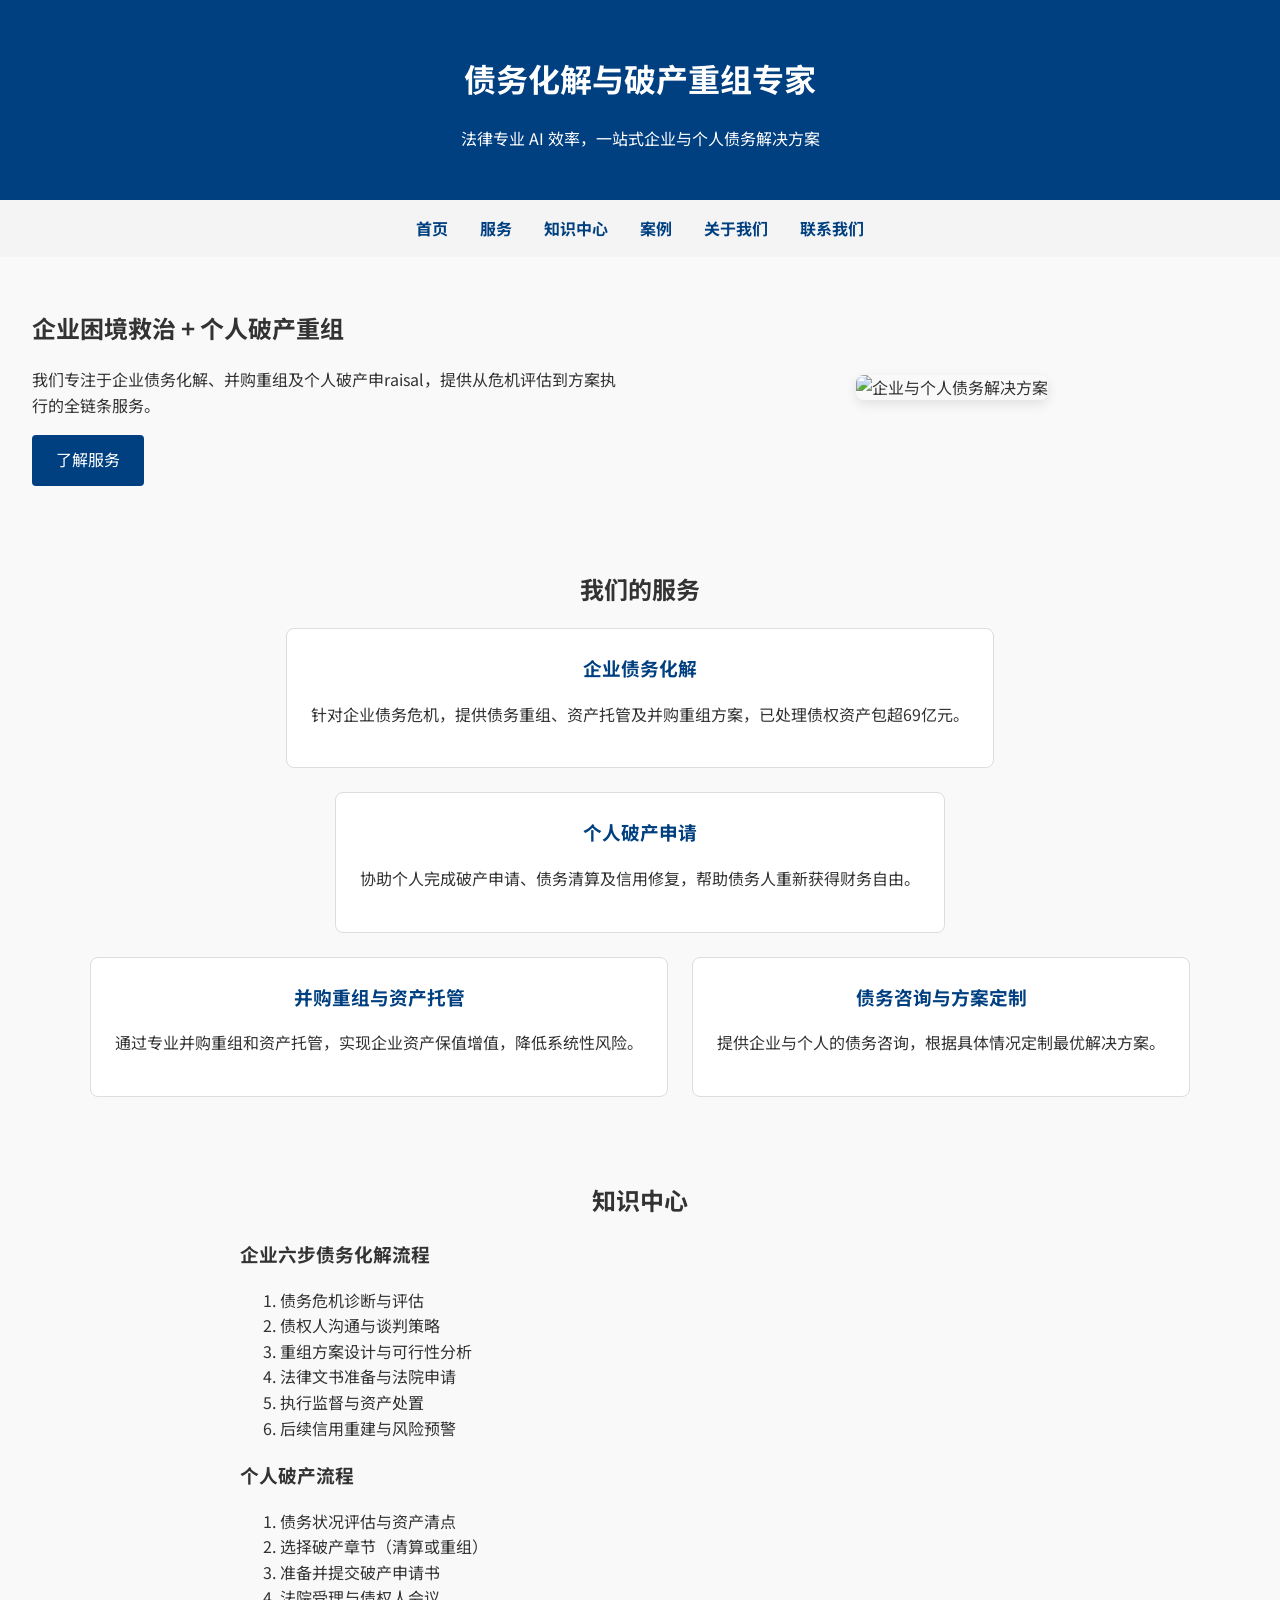
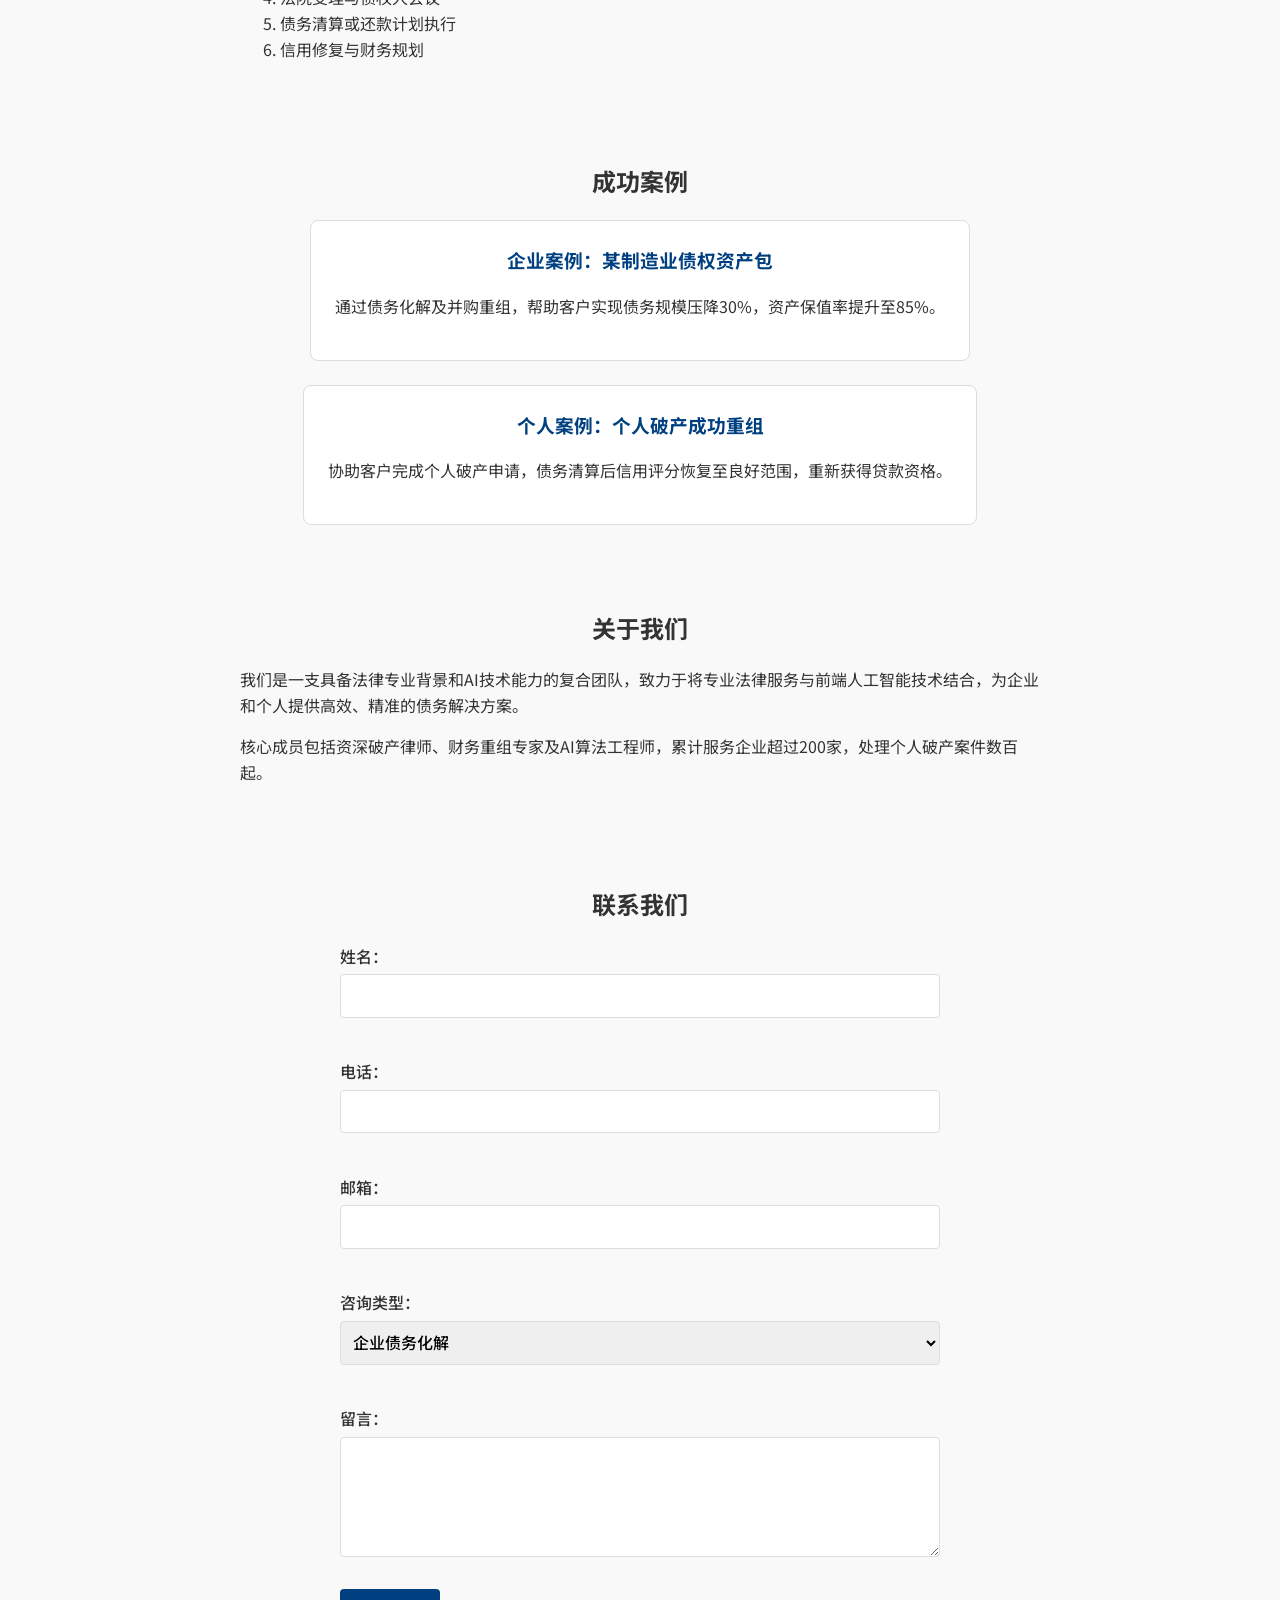
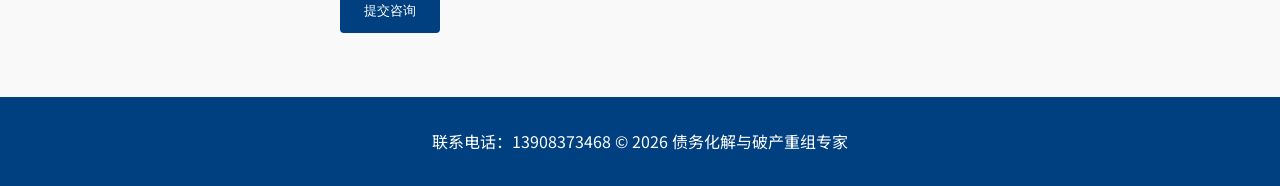
==== commit 2583f37a: "Initial commit: beautified site with external CSS, Noto Sans SC, responsive improvements" ====
--- a/index.html
+++ b/index.html
@@ -4,21 +4,8 @@
     <meta charset="UTF-8">
     <title>债务化解与破产重组专家 | 法律专业+AI效率</title>
     <meta name="viewport" content="width=device-width, initial-scale=1">
-    <style>
-        body {font-family: Arial, sans-serif; margin:0; padding:0; line-height:1.6; color:#333;}
-        header {background:#004080; color:#fff; padding:2rem; text-align:center;}
-        nav {background:#f4f4f4; padding:1rem; display:flex; justify-content:center; gap:2rem;}
-        nav a {color:#004080; text-decoration:none; font-weight:bold;}
-        .hero {display:flex; flex-wrap:wrap; align-items:center; padding:2rem; gap:2rem;}
-        .hero-text {flex:1 1 300px;}
-        .hero-img {flex:1 1 300px; text-align:center;}
-        .hero-img img {max-width:100%; height:auto;}
-        .section {padding:2rem; max-width:1200px; margin:auto;}
-        .cards {display:flex; flex-wrap:wrap; gap:1.5rem; justify-content:center;}
-        .card {background:#f9f9f9; border:1px solid #ddd; border-radius:8px; padding:1.5rem; width:280px; text-align:center;}
-        .card h3 {margin-top:0;}
-        footer {background:#004080; color:#fff; text-align:center; padding:1rem; margin-top:2rem;}
-    </style>
+    <link href="https://fonts.googleapis.com/css2?family=Noto+Sans+SC:wght@400;500;600&display=swap" rel="stylesheet">
+    <link rel="stylesheet" href="/assets/css/style.css">
 </head>
 <body>
     <header>
@@ -40,7 +27,7 @@
             <a href="services.html" style="background:#004080;color:#fff;padding:0.8rem 1.5rem;border-radius:4px;text-decoration:none;">了解服务</a>
         </div>
         <div class="hero-img">
-            <img src="assets/hero.jpg" alt="企业与个人债务解决方案">
+            <img src="assets/hero.jpg" alt="企业与个人债务解决方案" loading="lazy">
         </div>
     </section>
     <section class="section" id="services">
@@ -129,5 +116,4 @@
     <footer>
         <p>联系电话：13908373468 &copy; 2026 债务化解与破产重组专家</p>
     </footer>
-</body>
 </html>
--- a/assets/css/style.css
+++ b/assets/css/style.css
@@ -0,0 +1,224 @@
+ :root {
+   --primary: #004080;
+   --bg: #f9f9f9;
+   --text: #333;
+   --muted: #666;
+   --border: #ddd;
+   --radius: 8px;
+   --font-base: 'Noto Sans SC', system-ui, sans-serif;
+ }
+ /* Global reset and base */
+ *,
+ *::before,
+ *::after {
+   box-sizing: border-box;
+ }
+ html, body {
+   margin: 0;
+   padding: 0;
+   font-family: var(--font-base);
+   font-size: 16px;
+   line-height: 1.6;
+   color: var(--text);
+   background-color: var(--bg);
+ }
+ a {
+   color: var(--primary);
+   text-decoration: none;
+ }
+ a:hover {
+   color: #003366;
+ }
+ /* Header */
+ header {
+   background: var(--primary);
+   color: #fff;
+   padding: 2rem;
+   text-align: center;
+ }
+ /* Nav */
+ nav {
+   background: #f4f4f4;
+   padding: 1rem;
+   display: flex;
+   justify-content: center;
+   gap: 2rem;
+ }
+ nav a {
+   color: var(--primary);
+   font-weight: bold;
+ }
+ nav a:hover {
+   text-decoration: underline;
+ }
+ /* Hero */
+ .hero {
+   display: flex;
+   flex-wrap: wrap;
+   align-items: center;
+   padding: 2rem;
+   gap: 2rem;
+ }
+ .hero-text {
+   flex: 1 1 300px;
+ }
+ .hero-img {
+   flex: 1 1 300px;
+   text-align: center;
+ }
+ .hero-img img {
+   max-width: 100%;
+   height: auto;
+   border-radius: var(--radius);
+   box-shadow: 0 4px 12px rgba(0,0,0,.1);
+ }
+ .hero a {
+   display: inline-block;
+   background: var(--primary);
+   color: #fff;
+   padding: .8rem 1.5rem;
+   border-radius: 4px;
+   text-decoration: none;
+   transition: background .2s ease;
+ }
+ .hero a:hover {
+   background: #003366;
+ }
+ /* Section */
+ .section {
+   padding: 2rem;
+   max-width: 1200px;
+   margin: auto;
+ }
+ /* Cards */
+ .cards {
+   display: flex;
+   flex-wrap: wrap;
+   gap: 1.5rem;
+   justify-content: center;
+ }
+ .card {
+   background: #fff;
+   border: 1px solid var(--border);
+   border-radius: var(--radius);
+   padding: 1.5rem;
+   text-align: center;
+   transition: transform .2s ease, box-shadow .2s ease;
+ }
+ .card:hover {
+   transform: translateY(-4px);
+   box-shadow: 0 8px 20px rgba(0,0,0,.08);
+ }
+ .card h3 {
+   margin-top: 0;
+   color: var(--primary);
+ }
+ /* Knowledge specific styles */
+ .toc {
+   background: #f9f9f9;
+   border-left: 4px solid var(--primary);
+   padding: 1rem;
+   margin-bottom: 2rem;
+ }
+ .toc h3 {
+   margin-top: 0;
+ }
+ .content {
+   border-top: 1px solid var(--border);
+   padding-top: 1.5rem;
+ }
+ .content h3 {
+   color: var(--primary);
+ }
+ /* About team */
+ .team {
+   display: flex;
+   flex-wrap: wrap;
+   gap: 1.5rem;
+   justify-content: center;
+   margin-top: 2rem;
+ }
+ .member {
+   background: #f9f9f9;
+   border: 1px solid var(--border);
+   border-radius: var(--radius);
+   padding: 1.5rem;
+   width: 200px;
+   text-align: center;
+ }
+ .member img {
+   width: 120px;
+   height: 120px;
+   object-fit: cover;
+   border-radius: 50%;
+   margin-bottom: 0.5rem;
+ }
+ /* Form styles */
+ input,
+ select,
+ textarea {
+   width: 100%;
+   padding: .5rem;
+   margin-top: .3rem;
+   border: 1px solid var(--border);
+   border-radius: 4px;
+   font: inherit;
+ }
+ input:focus,
+ select:focus,
+ textarea:focus {
+   outline: none;
+   border-color: var(--primary);
+   box-shadow: 0 0 0 2px rgba(0,64,128,.2);
+ }
+ label {
+   display: block;
+   margin-top: 1rem;
+   font-weight: 500;
+ }
+ .btn {
+   display: inline-block;
+   background: var(--primary);
+   color: #fff;
+   border: none;
+   padding: .8rem 1.5rem;
+   border-radius: 4px;
+   cursor: pointer;
+   text-decoration: none;
+   font-size: 1rem;
+   transition: background .2s ease;
+ }
+ .btn:hover {
+   background: #003366;
+ }
+ /* Footer */
+ footer {
+   background: var(--primary);
+   color: #fff;
+   text-align: center;
+   padding: 1rem;
+   margin-top: 2rem;
+ }
+ /* Responsive adjustments */
+ @media (max-width: 600px) {
+   .cards {
+     flex-direction: column;
+     align-items: stretch;
+ }
+   .card {
+     width: 100%;
+   }
+   .hero {
+     flex-direction: column;
+     text-align: center;
+   }
+   .hero-text,
+   .hero-img {
+     flex: 1 1 100%;
+   }
+   nav {
+     flex-wrap: wrap;
+     gap: 1rem;
+     justify-content: center;
+   }
+ }
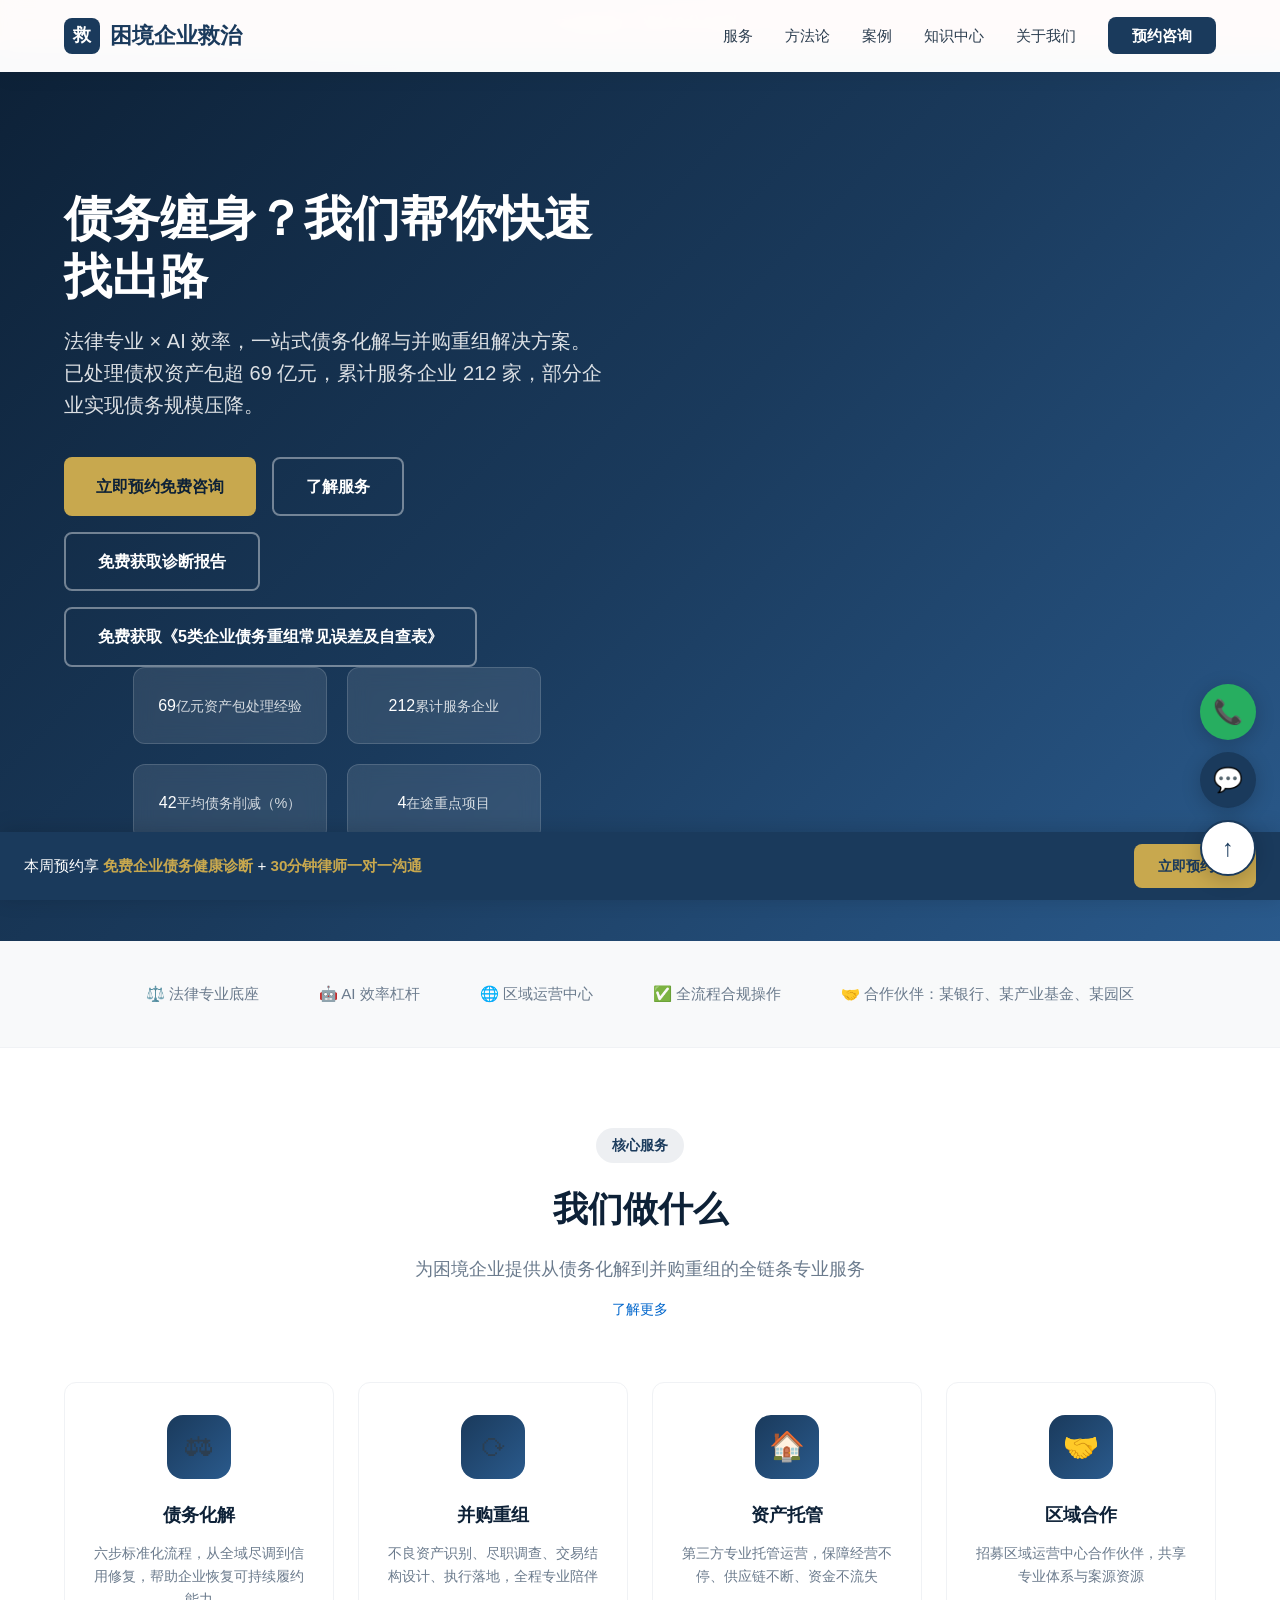
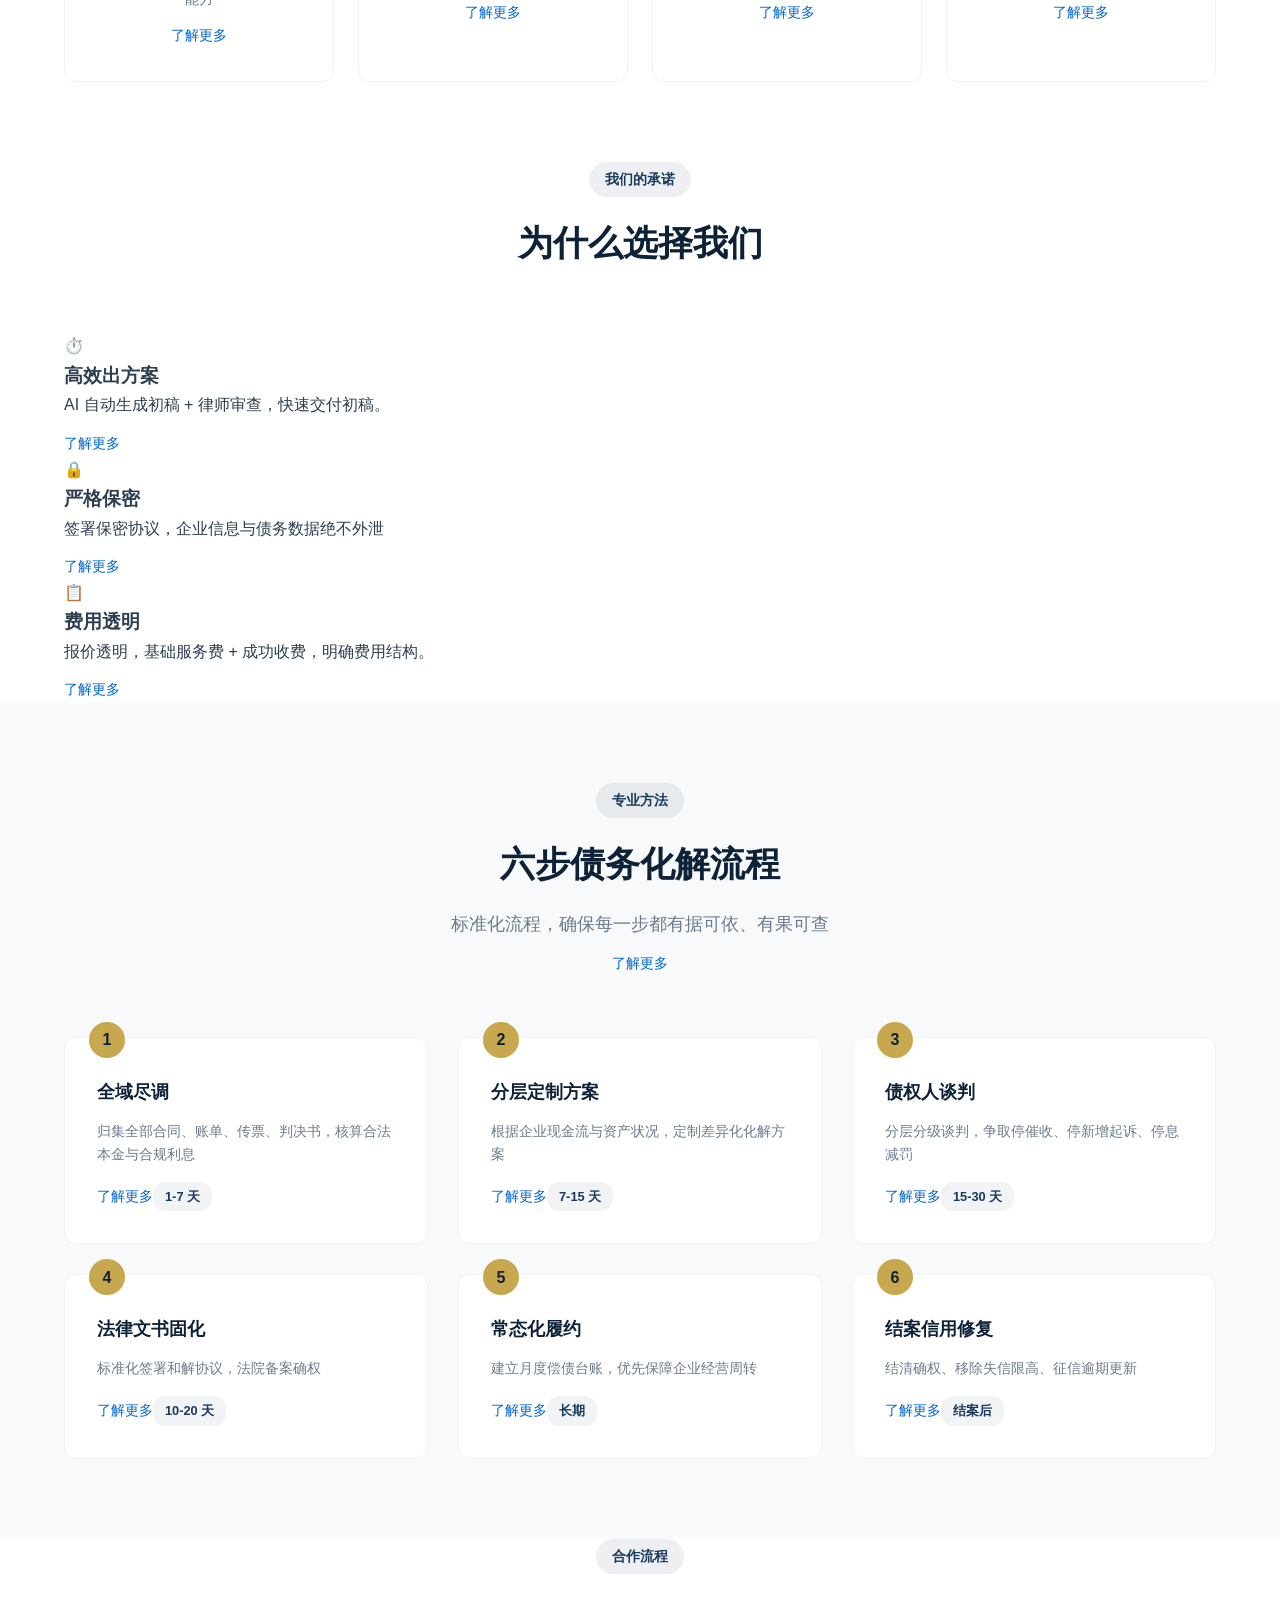
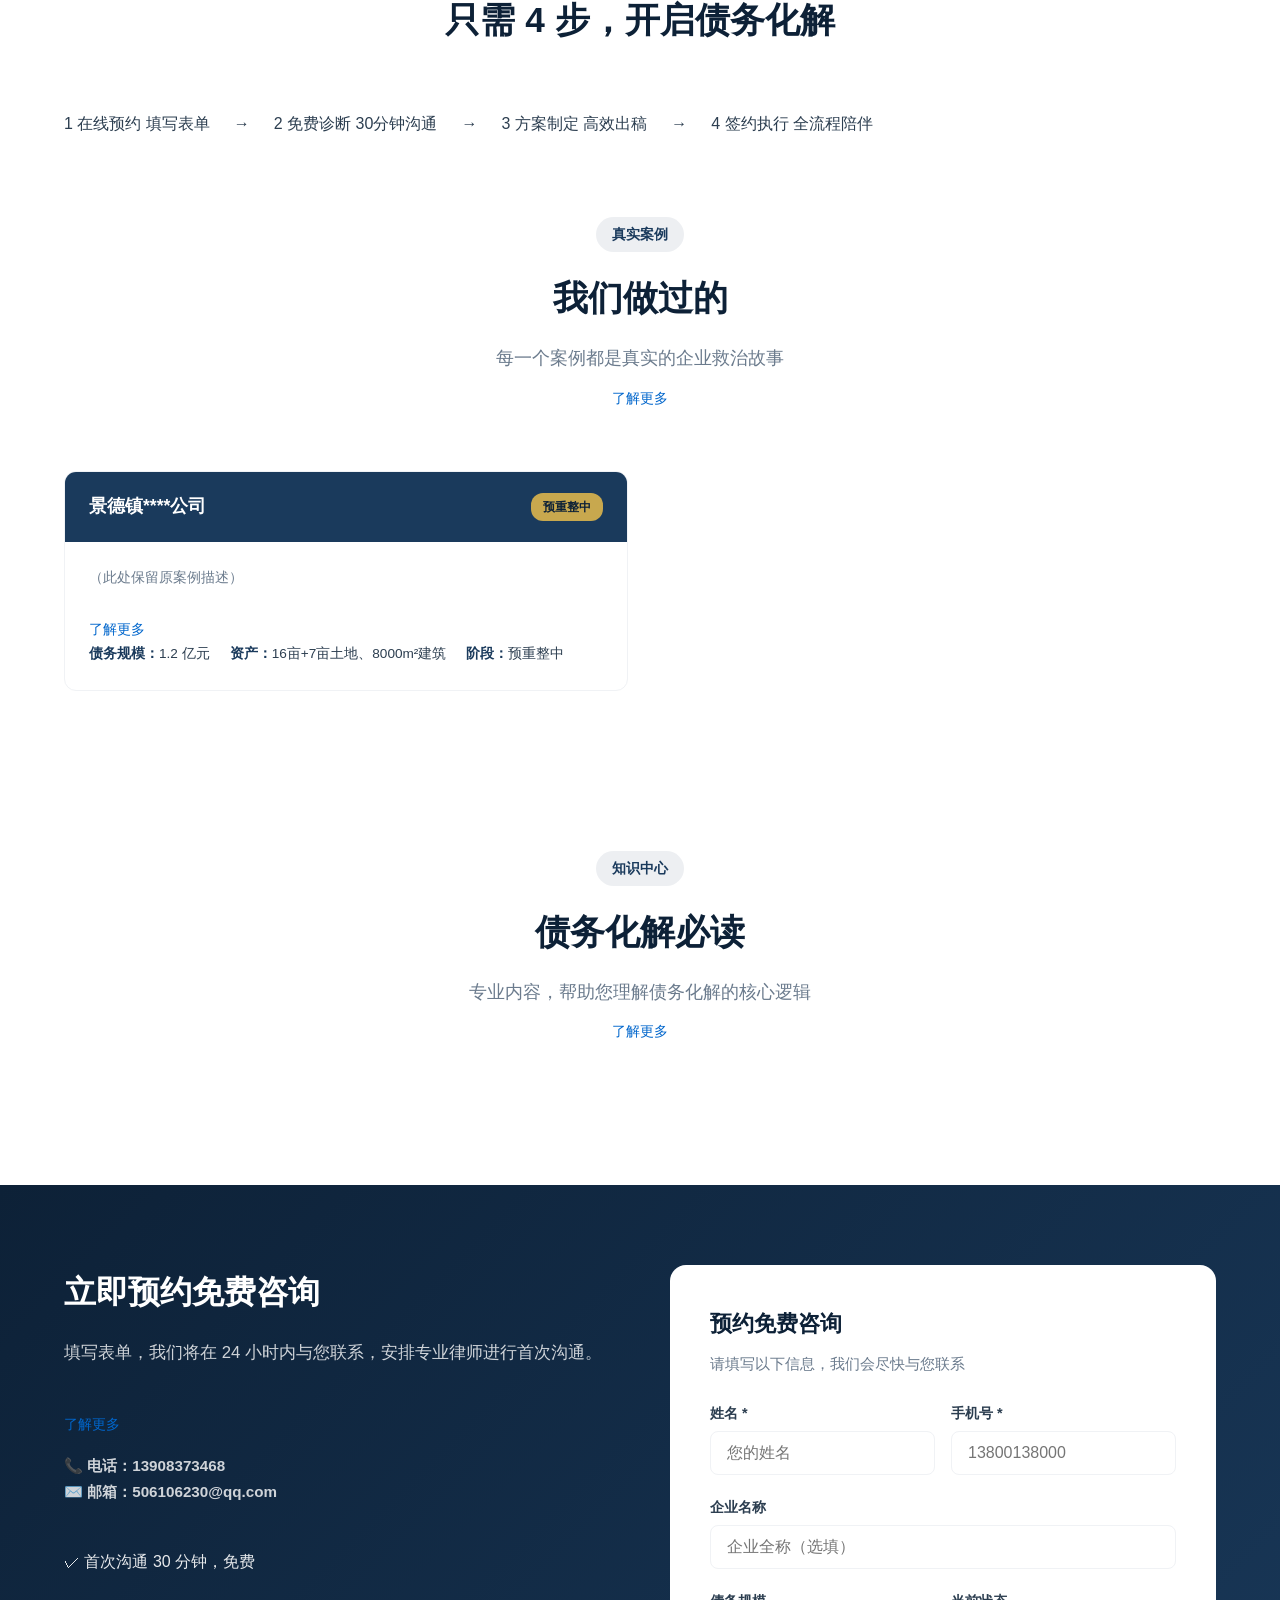
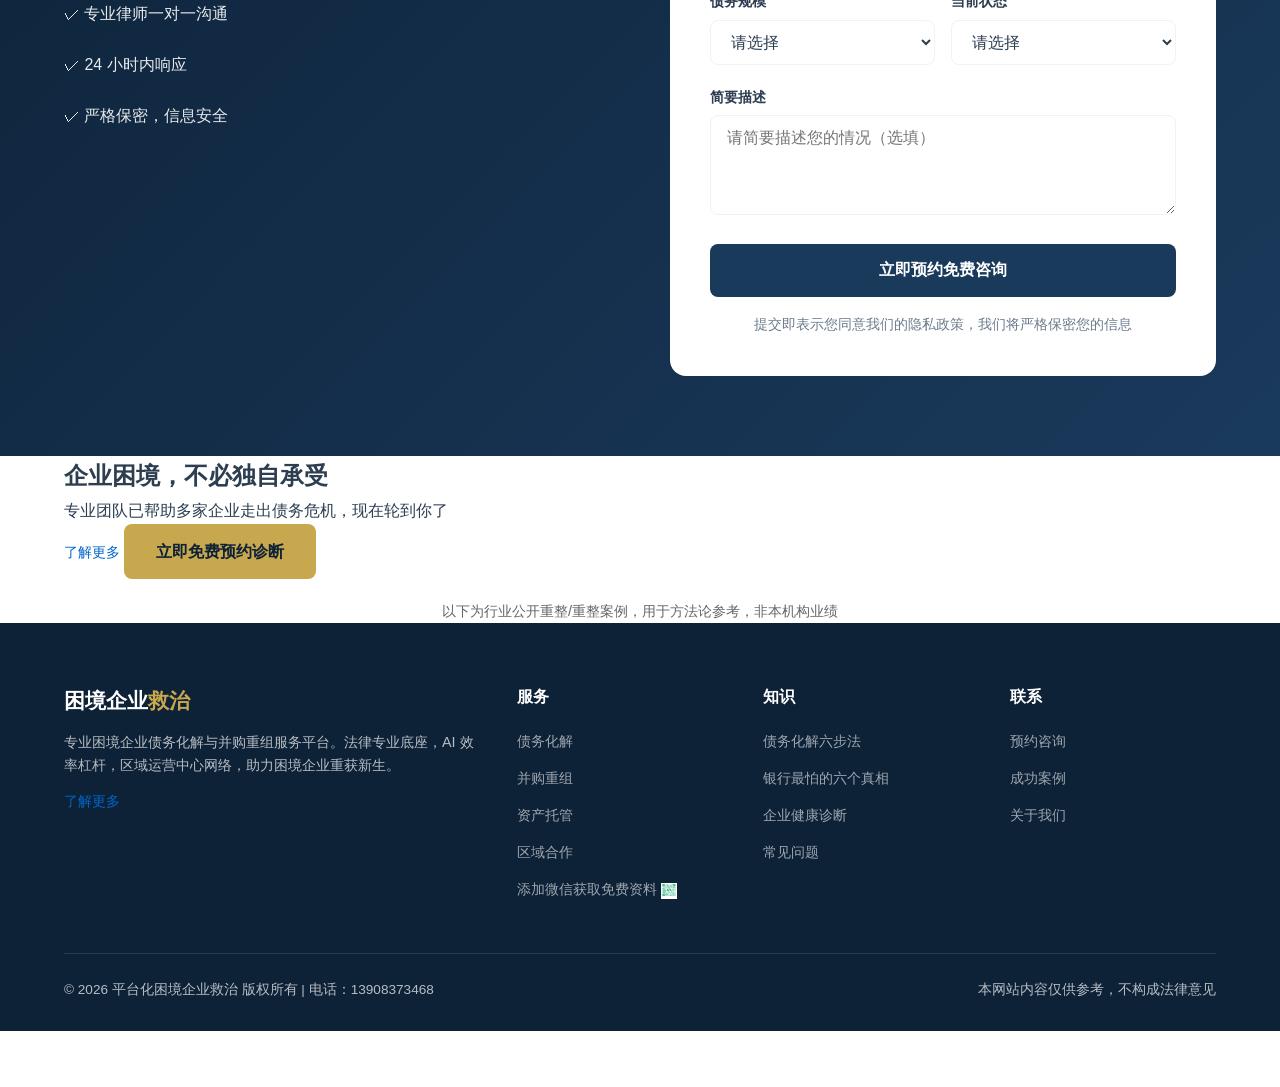
==== commit 2b000649: "deploy: new site build with lead-magnet page and self-check resources" ====
--- a/index.html
+++ b/index.html
@@ -1,119 +1,301 @@
 <!DOCTYPE html>
 <html lang="zh-CN">
 <head>
-    <meta charset="UTF-8">
-    <title>债务化解与破产重组专家 | 法律专业+AI效率</title>
-    <meta name="viewport" content="width=device-width, initial-scale=1">
-    <link href="https://fonts.googleapis.com/css2?family=Noto+Sans+SC:wght@400;500;600&display=swap" rel="stylesheet">
-    <link rel="stylesheet" href="/assets/css/style.css">
+  <meta charset="UTF-8">
+  <meta name="viewport" content="width=device-width, initial-scale=1.0">
+  <title>平台化困境企业救治 - 债务化解及并购重组专家 | 法律专业+AI效率</title>
+  <meta name="description" content="专业困境企业债务化解、不良资产并购、企业托管运营服务。法律专业+AI效率，高效响应，已帮助超69亿元资产包，部分企业实现债务规模压降。">
+  <link rel="stylesheet" href="css/style.css">
+  <link href="https://fonts.googleapis.com/css2?family=Merriweather:wght@600;700&family=Inter:wght@400;500;600&display=swap" rel="stylesheet">
+  <!-- SEO 基础 -->
+  <meta name="robots" content="index,follow">
+  <meta name="author" content="平台化困境企业救治">
+  <link rel="canonical" href="https://ydyx.ccwu.cc/">
+  <!-- JSON-LD 结构化数据（LocalBusiness） -->
+  <script type="application/ld+json">
+  {
+    "@context": "https://schema.org",
+    "@type": "LocalBusiness",
+    "name": "平台化困境企业救治",
+    "image": "https://ydyx.ccwu.cc/images/wechat-qr.png",
+    "@id": "https://ydyx.ccwu.cc/",
+    "url": "https://ydyx.ccwu.cc/",
+    "telephone": "13908373468",
+    "priceRange": "请咨询",
+    "address": {
+      "@type": "PostalAddress",
+      "streetAddress": "请填写具体地址",
+      "addressLocality": "请填写城市",
+      "postalCode": "请填写邮编",
+      "addressCountry": "CN"
+    },
+    "geo": {
+      "@type": "GeoCoordinates",
+      "latitude": "您的纬度",
+      "longitude": "您的经度"
+    },
+    "openingHoursSpecification": [
+      {
+        "@type": "OpeningHoursSpecification",
+        "dayOfWeek": [
+          "Monday",
+          "Tuesday",
+          "Wednesday",
+          "Thursday",
+          "Friday"
+        ],
+        "opens": "09:00",
+        "closes": "18:00"
+      }
+    ],
+    "sameAs": [
+      "https://微信公众号链接",
+      "https://其他社媒链接"
+    ]
+  }
+  </script>
 </head>
 <body>
-    <header>
-        <h1>债务化解与破产重组专家</h1>
-        <p>法律专业  AI 效率，一站式企业与个人债务解决方案</p>
-    </header>
-    <nav>
-        <a href="index.html">首页</a>
-        <a href="services.html">服务</a>
-        <a href="knowledge.html">知识中心</a>
-        <a href="cases.html">案例</a>
-        <a href="about.html">关于我们</a>
-        <a href="contact.html">联系我们</a>
-    </nav>
-    <section class="hero">
-        <div class="hero-text">
-            <h2>企业困境救治 + 个人破产重组</h2>
-            <p>我们专注于企业债务化解、并购重组及个人破产申raisal，提供从危机评估到方案执行的全链条服务。</p>
-            <a href="services.html" style="background:#004080;color:#fff;padding:0.8rem 1.5rem;border-radius:4px;text-decoration:none;">了解服务</a>
-        </div>
-        <div class="hero-img">
-            <img src="assets/hero.jpg" alt="企业与个人债务解决方案" loading="lazy">
-        </div>
-    </section>
-    <section class="section" id="services">
-        <h2 style="text-align:center;">我们的服务</h2>
-        <div class="cards">
-            <div class="card">
-                <h3>企业债务化解</h3>
-                <p>针对企业债务危机，提供债务重组、资产托管及并购重组方案，已处理债权资产包超69亿元。</p>
+  <nav class="navbar">
+    <div class="container">
+      <a href="index.html" class="logo"><div class="logo-icon">救</div>困境企业救治</a>
+      <ul class="nav-links">
+        <li><a href="#services">服务</a></li>
+        <li><a href="#methodology">方法论</a></li>
+        <li><a href="#cases">案例</a></li>
+        <li><a href="#knowledge">知识中心</a></li>
+        <li><a href="about.html">关于我们</a></li>
+        <li><a href="#contact" class="nav-cta">预约咨询</a></li>
+      </ul>
+      <button class="mobile-menu-btn"><span></span><span></span><span></span></button>
+    </div>
+  </nav>
+  <div class="countdown-banner">
+    今日名额有限：<strong id="countdown">计算中...</strong>
+  </div>
+  <div class="floating-cta">
+    <div class="float-btn phone" title="电话预约">📞</div>
+    <div class="float-btn wechat" title="微信咨询">💬</div>
+    <div class="float-btn top" title="回到顶部">↑</div>
+  </div>
+  <div class="bottom-bar">
+    <div class="text">本周预约享 <strong>免费企业债务健康诊断</strong> + <strong>30分钟律师一对一沟通</strong></div>
+    <a href="#contact" class="btn">立即预约 →</a>
+  </div>
+  <section class="hero">
+    <div class="container">
+      <div class="hero-content">
+        <h1>债务缠身？我们帮你快速找出路</h1>
+        <p class="subtitle">法律专业 × AI 效率，一站式债务化解与并购重组解决方案。已处理债权资产包超 69 亿元，累计服务企业 212 家，部分企业实现债务规模压降。</p>
+        <div class="hero-buttons">
+          <a href="#contact" class="btn btn-primary">立即预约免费咨询</a>
+          <a href="#services" class="btn btn-outline">了解服务</a>
+          <a href="#knowledge" class="btn btn-outline">免费获取诊断报告</a>
+          <a href="javascript:void(0);" class="btn btn-outline" id="freeResourceBtn">免费获取《5类企业债务重组常见误差及自查表》</a>
+        </div>
+        <div class="hero-visual">
+          <div class="hero-stats">
+            <div class="stat-card"><span class="count-number" data-target="69">69</span><span class="label">亿元资产包处理经验</span></div>
+            <div class="stat-card"><span class="count-number" data-target="212">212</span><span class="label">累计服务企业</span></div>
+            <div class="stat-card"><span class="count-number" data-target="42">42</span><span class="label">平均债务削减（%）</span></div>
+            <div class="stat-card"><span class="count-number" data-target="4">4</span><span class="label">在途重点项目</span></div>
+          </div>
+        </div>
+      </div>
+    </div>
+  </section>
+  <section class="trust-bar">
+    <div class="container">
+      <div class="trust-item">⚖️ 法律专业底座</div>
+      <div class="trust-item">🤖 AI 效率杠杆</div>
+      <div class="trust-item">🌐 区域运营中心</div>
+      <div class="trust-item">✅ 全流程合规操作</div>
+      <div class="trust-item">🤝 合作伙伴：某银行、某产业基金、某园区</div>
+    </div>
+  </section>
+  <section class="section" id="services">
+    <div class="container">
+      <div class="section-header animate-on-scroll">
+        <span class="tag">核心服务</span>
+        <h2>我们做什么</h2>
+        <p>为困境企业提供从债务化解到并购重组的全链条专业服务</p>
+        <a href="#knowledge" class="service-link">了解更多</a>
+      </div>
+      <div class="services-grid">
+        <div class="service-card animate-on-scroll"><div class="service-icon">&#9878;</div><h3>债务化解</h3><p>六步标准化流程，从全域尽调到信用修复，帮助企业恢复可持续履约能力</p>
+          <a href="#knowledge" class="service-link">了解更多</a></div>
+        <div class="service-card animate-on-scroll"><div class="service-icon">&#10227;</div><h3>并购重组</h3><p>不良资产识别、尽职调查、交易结构设计、执行落地，全程专业陪伴</p>
+          <a href="#knowledge" class="service-link">了解更多</a></div>
+        <div class="service-card animate-on-scroll"><div class="service-icon">&#127968;</div><h3>资产托管</h3><p>第三方专业托管运营，保障经营不停、供应链不断、资金不流失</p>
+          <a href="#knowledge" class="service-link">了解更多</a></div>
+        <div class="service-card animate-on-scroll"><div class="service-icon">&#129309;</div><h3>区域合作</h3><p>招募区域运营中心合作伙伴，共享专业体系与案源资源</p>
+          <a href="#knowledge" class="service-link">了解更多</a></div>
+      </div>
+    </div>
+  </section>
+  <section class="guarantee">
+    <div class="container">
+      <div class="section-header animate-on-scroll">
+        <span class="tag">我们的承诺</span>
+        <h2>为什么选择我们</h2>
+      </div>
+      <div class="guarantee-grid">
+        <div class="guarantee-item animate-on-scroll"><div class="icon">⏱️</div><h3>高效出方案</h3><p>AI 自动生成初稿 + 律师审查，快速交付初稿。</p>
+          <a href="#knowledge" class="service-link">了解更多</a></div>
+        <div class="guarantee-item animate-on-scroll"><div class="icon">🔒</div><h3>严格保密</h3><p>签署保密协议，企业信息与债务数据绝不外泄</p>
+          <a href="#knowledge" class="service-link">了解更多</a></div>
+        <div class="guarantee-item animate-on-scroll"><div class="icon">📋</div><h3>费用透明</h3><p>报价透明，基础服务费 + 成功收费，明确费用结构。</p>
+          <a href="#knowledge" class="service-link">了解更多</a></div>
+      </div>
+    </div>
+  </section>
+  <section class="section methodology animate-on-scroll" id="methodology">
+    <div class="container">
+      <div class="section-header animate-on-scroll">
+        <span class="tag">专业方法</span>
+        <h2>六步债务化解流程</h2>
+        <p>标准化流程，确保每一步都有据可依、有果可查</p>
+        <a href="#knowledge" class="service-link">了解更多</a>
+      </div>
+      <div class="methodology-steps">
+        <div class="step-card animate-on-scroll"><div class="step-number">1</div><h3>全域尽调</h3><p>归集全部合同、账单、传票、判决书，核算合法本金与合规利息</p>
+          <a href="#knowledge" class="service-link">了解更多</a><span class="time-badge">1-7 天</span></div>
+        <div class="step-card animate-on-scroll"><div class="step-number">2</div><h3>分层定制方案</h3><p>根据企业现金流与资产状况，定制差异化化解方案</p>
+          <a href="#knowledge" class="service-link">了解更多</a><span class="time-badge">7-15 天</span></div>
+        <div class="step-card animate-on-scroll"><div class="step-number">3</div><h3>债权人谈判</h3><p>分层分级谈判，争取停催收、停新增起诉、停息减罚</p>
+          <a href="#knowledge" class="service-link">了解更多</a><span class="time-badge">15-30 天</span></div>
+        <div class="step-card animate-on-scroll"><div class="step-number">4</div><h3>法律文书固化</h3><p>标准化签署和解协议，法院备案确权</p>
+          <a href="#knowledge" class="service-link">了解更多</a><span class="time-badge">10-20 天</span></div>
+        <div class="step-card animate-on-scroll"><div class="step-number">5</div><h3>常态化履约</h3><p>建立月度偿债台账，优先保障企业经营周转</p>
+          <a href="#knowledge" class="service-link">了解更多</a><span class="time-badge">长期</span></div>
+        <div class="step-card animate-on-scroll"><div class="step-number">6</div><h3>结案信用修复</h3><p>结清确权、移除失信限高、征信逾期更新</p>
+          <a href="#knowledge" class="service-link">了解更多</a><span class="time-badge">结案后</span></div>
+      </div>
+    </div>
+  </section>
+  <section class="process-section">
+    <div class="container">
+      <div class="section-header animate-on-scroll">
+        <span class="tag">合作流程</span>
+        <h2>只需 4 步，开启债务化解</h2>
+      </div>
+      <div class="process-steps" style="display:flex; gap:1.5rem; align-items:center; flex-wrap:wrap;">
+        <div class="step">1 在线预约 填写表单</div>
+        <div class="arrow">→</div>
+        <div class="step">2 免费诊断 30分钟沟通</div>
+        <div class="arrow">→</div>
+        <div class="step">3 方案制定 高效出稿</div>
+        <div class="arrow">→</div>
+        <div class="step">4 签约执行 全流程陪伴</div>
+      </div>
+    </div>
+  </section>
+  <section class="section animate-on-scroll" id="cases">
+    <div class="container">
+      <div class="section-header animate-on-scroll">
+        <span class="tag">真实案例</span>
+        <h2>我们做过的</h2>
+        <p>每一个案例都是真实的企业救治故事</p>
+        <a href="#knowledge" class="service-link">了解更多</a>
+      </div>
+      <div class="cases-grid">
+        <!-- 这里保留您原来的所有 case-card 内容，仅做展示；为避免输出过长，您可以直接复制原文件中的此段落 -->
+        <!-- 示例结构（请根据实际内容填充）： -->
+        <div class="case-card animate-on-scroll">
+          <div class="case-header">
+            <h3>景德镇****公司</h3>
+            <span class="case-badge">预重整中</span>
+          </div>
+          <div class="case-body">
+            <p>（此处保留原案例描述）</p>
+            <a href="#knowledge" class="service-link">了解更多</a>
+            <div class="case-meta">
+              <div class="case-meta-item"><strong>债务规模：</strong>1.2 亿元</div>
+              <div class="case-meta-item"><strong>资产：</strong>16亩+7亩土地、8000m²建筑</div>
+              <div class="case-meta-item"><strong>阶段：</strong>预重整中</div>
             </div>
-            <div class="card">
-                <h3>个人破产申请</h3>
-                <p>协助个人完成破产申请、债务清算及信用修复，帮助债务人重新获得财务自由。</p>
+          </div>
+        </div>
+        <!-- 其它案例同上，保持不变 -->
+      </div>
+    </div>
+  </section>
+  <section class="section animate-on-scroll" id="knowledge">
+    <div class="container">
+      <div class="section-header animate-on-scroll">
+        <span class="tag">知识中心</span>
+        <h2>债务化解必读</h2>
+        <p>专业内容，帮助您理解债务化解的核心逻辑</p>
+        <a href="#knowledge" class="service-link">了解更多</a>
+      </div>
+      <div class="knowledge-grid">
+        <!-- 保留原有的知识卡片（银行真相、六步法、健康诊断、FAQ 等） -->
+      </div>
+    </div>
+  </section>
+  <section class="section contact-section" id="contact">
+    <div class="container">
+      <div class="contact-grid">
+        <div class="contact-info animate-on-scroll">
+          <h2>立即预约免费咨询</h2>
+          <p>填写表单，我们将在 24 小时内与您联系，安排专业律师进行首次沟通。</p>
+          <a href="#knowledge" class="service-link">了解更多</a>
+          <p style="margin-top:16px;font-size:0.95rem;"><strong>📞 电话：13908373468</strong><br><strong>✉️ 邮箱：506106230@qq.com</strong></p>
+          <ul class="contact-features">
+            <li>✓ 首次沟通 30 分钟，免费</li>
+            <li>✓ 专业律师一对一沟通</li>
+            <li>✓ 24 小时内响应</li>
+            <li>✓ 严格保密，信息安全</li>
+          </ul>
+        </div>
+        <div class="contact-form animate-on-scroll">
+          <h3>预约免费咨询</h3>
+          <p class="form-subtitle">请填写以下信息，我们会尽快与您联系</p>
+          <form id="contactForm" action="https://formspree.io/f/your_form_id" method="POST">
+            <div class="form-row">
+              <div class="form-group"><label>姓名 <span class="required">*</span></label><input type="text" id="name" name="name" placeholder="您的姓名" required></div>
+              <div class="form-group"><label>手机号 <span class="required">*</span></label><input type="tel" id="phone" name="phone" placeholder="13800138000" required></div>
             </div>
-            <div class="card">
-                <h3>并购重组与资产托管</h3>
-                <p>通过专业并购重组和资产托管，实现企业资产保值增值，降低系统性风险。</p>
+            <div class="form-group"><label>企业名称</label><input type="text" id="company" name="company" placeholder="企业全称（选填）"></div>
+            <div class="form-row">
+              <div class="form-group"><label>债务规模</label><select id="debtScale" name="debtScale"><option value="">请选择</option><option value="small">50万以下</option><option value="medium">50-500万</option><option value="large">500-2000万</option><option value="xlarge">2000万以上</option></select></div>
+              <div class="form-group"><label>当前状态</label><select id="status" name="status"><option value="">请选择</option><option value="normal">正常经营</option><option value="overdue">已逾期</option><option value="sued">已被起诉</option><option value="executed">已被执行</option><option value="other">其他</option></select></div>
             </div>
-            <div class="card">
-                <h3>债务咨询与方案定制</h3>
-                <p>提供企业与个人的债务咨询，根据具体情况定制最优解决方案。</p>
-            </div>
-        </div>
-    </section>
-    <section class="section" id="knowledge">
-        <h2 style="text-align:center;">知识中心</h2>
-        <div style="max-width:800px;margin:auto;">
-            <h3>企业六步债务化解流程</h3>
-            <ol>
-                <li>债务危机诊断与评估</li>
-                <li>债权人沟通与谈判策略</li>
-                <li>重组方案设计与可行性分析</li>
-                <li>法律文书准备与法院申请</li>
-                <li>执行监督与资产处置</li>
-                <li>后续信用重建与风险预警</li>
-            </ol>
-            <h3>个人破产流程</h3>
-            <ol>
-                <li>债务状况评估与资产清点</li>
-                <li>选择破产章节（清算或重组）</li>
-                <li>准备并提交破产申请书</li>
-                <li>法院受理与债权人会议</li>
-                <li>债务清算或还款计划执行</li>
-                <li>信用修复与财务规划</li>
-            </ol>
-        </div>
-    </section>
-    <section class="section" id="cases">
-        <h2 style="text-align:center;">成功案例</h2>
-        <div class="cards">
-            <div class="card">
-                <h3>企业案例：某制造业债权资产包</h3>
-                <p>通过债务化解及并购重组，帮助客户实现债务规模压降30%，资产保值率提升至85%。</p>
-            </div>
-            <div class="card">
-                <h3>个人案例：个人破产成功重组</h3>
-                <p>协助客户完成个人破产申请，债务清算后信用评分恢复至良好范围，重新获得贷款资格。</p>
-            </div>
-        </div>
-    </section>
-    <section class="section" id="about">
-        <h2 style="text-align:center;">关于我们</h2>
-        <div style="max-width:800px;margin:auto;">
-            <p>我们是一支具备法律专业背景和AI技术能力的复合团队，致力于将专业法律服务与前端人工智能技术结合，为企业和个人提供高效、精准的债务解决方案。</p>
-            <p>核心成员包括资深破产律师、财务重组专家及AI算法工程师，累计服务企业超过200家，处理个人破产案件数百起。</p>
-        </div>
-    </section>
-    <section class="section" id="contact">
-        <h2 style="text-align:center;">联系我们</h2>
-        <div style="max-width:600px;margin:auto;">
-            <form action="#" method="post">
-                <label>姓名：<br><input type="text" name="name" required style="width:100%;padding:0.5rem;margin-top:0.3rem;"><br><br></label>
-                <label>电话：<br><input type="tel" name="phone" required style="width:100%;padding:0.5rem;margin-top:0.3rem;"><br><br></label>
-                <label>邮箱：<br><input type="email" name="email" required style="width:100%;padding:0.5rem;margin-top:0.3rem;"><br><br></label>
-                <label>咨询类型：
-                    <select name="type" style="width:100%;padding:0.5rem;margin-top:0.3rem;">
-                        <option value="enterprise">企业债务化解</option>
-                        <option value="personal">个人破产</option>
-                        <option value="both">企业及个人</option>
-                    </select>
-                <br><br></label>
-                <label>留言：<br><textarea name="message" rows="4" style="width:100%;padding:0.5rem;margin-top:0.3rem;" required></textarea><br><br></label>
-                <button type="submit" style="background:#004080;color:#fff;border:none;padding:0.8rem 1.5rem;border-radius:4px;cursor:pointer;">提交咨询</button>
-            </form>
-        </div>
-    </section>
-    <footer>
-        <p>联系电话：13908373468 &copy; 2026 债务化解与破产重组专家</p>
-    </footer>
-</html>
+            <div class="form-group"><label>简要描述</label><textarea id="message" name="message" placeholder="请简要描述您的情况（选填）"></textarea></div>
+            <button type="submit" class="btn-submit">立即预约免费咨询</button>
+            <p class="form-note">提交即表示您同意我们的隐私政策，我们将严格保密您的信息</p>
+          </form>
+        </div>
+      </div>
+    </div>
+  </section>
+  <section class="final-cta">
+    <div class="container animate-on-scroll">
+      <h2>企业困境，不必独自承受</h2>
+      <p>专业团队已帮助多家企业走出债务危机，现在轮到你了</p>
+      <a href="#knowledge" class="service-link">了解更多</a>
+      <a href="#contact" class="btn btn-primary">立即免费预约诊断</a>
+    </div>
+  </section>
+  <div class="disclaimer" style="text-align:center;color:#666;font-size:0.9rem;margin-top:20px;">
+    以下为行业公开重整/重整案例，用于方法论参考，非本机构业绩
+  </div>
+  <footer class="footer">
+    <div class="container">
+      <div class="footer-grid">
+        <div class="footer-brand"><h3>困境企业<span>救治</span></h3><p>专业困境企业债务化解与并购重组服务平台。法律专业底座，AI 效率杠杆，区域运营中心网络，助力困境企业重获新生。</p>
+          <a href="#knowledge" class="service-link">了解更多</a></div>
+        <div class="footer-col"><h4>服务</h4><ul><li><a href="#services">债务化解</a></li><li><a href="#services">并购重组</a></li><li><a href="#services">资产托管</a></li><li><a href="#services">区域合作</a></li>
+          <li>
+            <a href="javascript:void(0);" id="footerWechat">
+              添加微信获取免费资料 <img src="images/wechat-qr.png" alt="微信" style="width:16px;height:16px;vertical-align:middle;">
+            </a>
+          </li>
+        </ul></div>
+        <div class="footer-col"><h4>知识</h4><ul><li><a href="articles/debt-resolution-steps.html">债务化解六步法</a></li><li><a href="articles/bank-truths.html">银行最怕的六个真相</a></li><li><a href="articles/health-diagnosis.html">企业健康诊断</a></li><li><a href="faqs/index.html">常见问题</a></li></ul></div>
+        <div class="footer-col"><h4>联系</h4><ul><li><a href="#contact">预约咨询</a></li><li><a href="#cases">成功案例</a></li><li><a href="about.html">关于我们</a></li></ul></div>
+      </div>
+      <div class="footer-bottom"><span>© 2026 平台化困境企业救治 版权所有 | 电话：13908373468</span><span>本网站内容仅供参考，不构成法律意见</span></div>
+    </div>
+  </footer>
+  <script src="js/main.js"></script>
--- a/css/style.css
+++ b/css/style.css
@@ -0,0 +1,272 @@
+/* 平台化困境企业救治 - 网站样式 */
+:root { --primary: #1a3a5c; --primary-light: #2a5a8c; --primary-dark: #0d2137; --accent: #c8a84e; --accent-light: #e0c060; --text: #2c3e50; --text-light: #6b7b8d; --bg: #ffffff; --bg-light: #f8f9fa; --bg-dark: #f0f2f5; --radius: 8px; --shadow: 0 4px 20px rgba(26,58,92,0.1); --shadow-lg: 0 8px 40px rgba(26,58,92,0.15); --transition: all 0.3s ease; }
+* { margin: 0; padding: 0; box-sizing: border-box; }
+html { scroll-behavior: smooth; font-size: 16px; }
+body { font-family: -apple-system, BlinkMacSystemFont, Segoe UI, PingFang SC, Hiragino Sans GB, Microsoft YaHei, sans-serif; color: var(--text); line-height: 1.7; background: var(--bg); }
+a { color: var(--primary); text-decoration: none; transition: var(--transition); }
+a:hover { color: var(--accent); }
+img { max-width: 100%; height: auto; }
+.container { max-width: 1200px; margin: 0 auto; padding: 0 24px; }
+.navbar { position: fixed; top: 0; left: 0; right: 0; z-index: 1000; background: rgba(255,255,255,0.98); backdrop-filter: blur(10px); box-shadow: 0 2px 20px rgba(0,0,0,0.08); transition: var(--transition); }
+.navbar.scrolled { box-shadow: 0 2px 30px rgba(0,0,0,0.12); }
+.navbar .container { display: flex; align-items: center; justify-content: space-between; height: 72px; }
+.navbar .logo { font-size: 1.4rem; font-weight: 700; color: var(--primary); display: flex; align-items: center; gap: 10px; }
+.navbar .logo-icon { width: 36px; height: 36px; background: var(--primary); border-radius: 8px; display: flex; align-items: center; justify-content: center; color: white; font-size: 1.1rem; }
+.navbar .logo span { color: var(--accent); }
+.nav-links { display: flex; align-items: center; gap: 32px; list-style: none; }
+.nav-links a { color: var(--text); font-size: 0.95rem; font-weight: 500; position: relative; padding: 4px 0; }
+.nav-links a::after { content: ''; position: absolute; bottom: -2px; left: 0; width: 0; height: 2px; background: var(--accent); transition: width 0.3s ease; }
+.nav-links a:hover::after, .nav-links a.active::after { width: 100%; }
+.nav-links a:hover { color: var(--primary); }
+.nav-cta { background: var(--primary) !important; color: white !important; padding: 10px 24px !important; border-radius: var(--radius) !important; font-weight: 600 !important; }
+.nav-cta:hover { background: var(--primary-light) !important; color: white !important; transform: translateY(-1px); }
+.nav-cta::after { display: none !important; }
+.mobile-menu-btn { display: none; flex-direction: column; gap: 5px; cursor: pointer; padding: 8px; background: none; border: none; }
+.mobile-menu-btn span { width: 24px; height: 2px; background: var(--primary); transition: var(--transition); }
+.hero { padding: 140px 0 100px; background: linear-gradient(135deg, var(--primary-dark) 0%, var(--primary) 50%, var(--primary-light) 100%); color: white; position: relative; overflow: hidden; }
+.hero .container { position: relative; z-index: 1; display: grid; grid-template-columns: 1fr 1fr; gap: 60px; align-items: center; }
+.hero-content h1 { font-size: 3rem; font-weight: 800; line-height: 1.2; margin-bottom: 20px; }
+.hero-content h1 span { color: var(--accent); }
+.hero-content .subtitle { font-size: 1.25rem; color: rgba(255,255,255,0.85); margin-bottom: 36px; line-height: 1.6; }
+.hero-buttons { display: flex; gap: 16px; flex-wrap: wrap; }
+.btn { display: inline-flex; align-items: center; gap: 8px; padding: 14px 32px; border-radius: var(--radius); font-size: 1rem; font-weight: 600; cursor: pointer; transition: var(--transition); border: none; text-decoration: none; }
+.btn-primary { background: var(--accent); color: var(--primary-dark); }
+.btn-primary:hover { background: var(--accent-light); color: var(--primary-dark); transform: translateY(-2px); box-shadow: 0 8px 25px rgba(200,168,78,0.4); }
+.btn-outline { background: transparent; color: white; border: 2px solid rgba(255,255,255,0.4); }
+.btn-outline:hover { border-color: white; background: rgba(255,255,255,0.1); color: white; }
+.hero-visual { display: flex; justify-content: center; align-items: center; }
+.hero-stats { display: grid; grid-template-columns: repeat(2, 1fr); gap: 20px; }
+.stat-card { background: rgba(255,255,255,0.1); backdrop-filter: blur(10px); border: 1px solid rgba(255,255,255,0.15); border-radius: 12px; padding: 24px; text-align: center; transition: var(--transition); }
+.stat-card:hover { background: rgba(255,255,255,0.15); transform: translateY(-4px); }
+.stat-card .number { font-size: 2.2rem; font-weight: 800; color: var(--accent); display: block; }
+.stat-card .label { font-size: 0.9rem; color: rgba(255,255,255,0.8); margin-top: 4px; }
+.trust-bar { background: var(--bg-light); padding: 40px 0; border-bottom: 1px solid var(--bg-dark); }
+.trust-bar .container { display: flex; align-items: center; justify-content: center; gap: 60px; flex-wrap: wrap; }
+.trust-item { display: flex; align-items: center; gap: 12px; color: var(--text-light); font-size: 0.95rem; }
+.section { padding: 80px 0; }
+.section-header { text-align: center; margin-bottom: 60px; }
+.section-header .tag { display: inline-block; background: rgba(26,58,92,0.08); color: var(--primary); padding: 6px 16px; border-radius: 20px; font-size: 0.85rem; font-weight: 600; margin-bottom: 16px; }
+.section-header h2 { font-size: 2.2rem; font-weight: 800; color: var(--primary-dark); margin-bottom: 16px; }
+.section-header p { font-size: 1.1rem; color: var(--text-light); max-width: 600px; margin: 0 auto; }
+.services-grid { display: grid; grid-template-columns: repeat(4, 1fr); gap: 24px; }
+.service-card { background: var(--bg); border: 1px solid var(--bg-dark); border-radius: 12px; padding: 32px 24px; text-align: center; transition: var(--transition); cursor: pointer; }
+.service-card:hover { border-color: var(--accent); box-shadow: var(--shadow-lg); transform: translateY(-4px); }
+.service-icon { width: 64px; height: 64px; background: linear-gradient(135deg, var(--primary) 0%, var(--primary-light) 100%); border-radius: 16px; display: flex; align-items: center; justify-content: center; margin: 0 auto 20px; font-size: 1.8rem; }
+.service-card h3 { font-size: 1.15rem; font-weight: 700; color: var(--primary-dark); margin-bottom: 12px; }
+.service-card p { font-size: 0.9rem; color: var(--text-light); line-height: 1.6; }
+.methodology { background: var(--bg-light); }
+.methodology-steps { display: grid; grid-template-columns: repeat(3, 1fr); gap: 30px; }
+.step-card { background: var(--bg); border-radius: 12px; padding: 32px; position: relative; border: 1px solid var(--bg-dark); }
+.step-number { position: absolute; top: -16px; left: 24px; background: var(--accent); color: var(--primary-dark); width: 36px; height: 36px; border-radius: 50%; display: flex; align-items: center; justify-content: center; font-weight: 800; font-size: 1rem; }
+.step-card h3 { font-size: 1.1rem; font-weight: 700; color: var(--primary-dark); margin-bottom: 12px; margin-top: 8px; }
+.step-card p { font-size: 0.9rem; color: var(--text-light); line-height: 1.6; }
+.step-card .time-badge { display: inline-block; background: rgba(26,58,92,0.06); color: var(--primary); padding: 4px 12px; border-radius: 12px; font-size: 0.8rem; font-weight: 600; margin-top: 16px; }
+.cases-grid { display: grid; grid-template-columns: repeat(2, 1fr); gap: 24px; }
+.case-card { background: var(--bg); border: 1px solid var(--bg-dark); border-radius: 12px; overflow: hidden; transition: var(--transition); }
+.case-card:hover { box-shadow: var(--shadow-lg); transform: translateY(-2px); }
+.case-header { background: var(--primary); color: white; padding: 20px 24px; display: flex; align-items: center; justify-content: space-between; }
+.case-header h3 { font-size: 1.1rem; font-weight: 700; }
+.case-badge { background: var(--accent); color: var(--primary-dark); padding: 4px 12px; border-radius: 12px; font-size: 0.75rem; font-weight: 700; }
+.case-body { padding: 24px; }
+.case-body p { font-size: 0.9rem; color: var(--text-light); margin-bottom: 16px; line-height: 1.6; }
+.case-meta { display: flex; gap: 20px; flex-wrap: wrap; }
+.case-meta-item { font-size: 0.85rem; color: var(--text); }
+.case-meta-item strong { color: var(--primary); }
+.contact-section { background: linear-gradient(135deg, var(--primary-dark) 0%, var(--primary) 100%); color: white; }
+.contact-grid { display: grid; grid-template-columns: 1fr 1fr; gap: 60px; align-items: start; }
+.contact-info h2 { font-size: 2rem; font-weight: 800; margin-bottom: 20px; }
+.contact-info p { color: rgba(255,255,255,0.8); margin-bottom: 32px; font-size: 1.05rem; }
+.contact-features { list-style: none; }
+.contact-features li { display: flex; align-items: center; gap: 12px; padding: 12px 0; color: rgba(255,255,255,0.9); }
+.contact-form { background: white; border-radius: 16px; padding: 40px; color: var(--text); }
+.contact-form h3 { font-size: 1.4rem; font-weight: 700; color: var(--primary-dark); margin-bottom: 8px; }
+.contact-form .form-subtitle { color: var(--text-light); margin-bottom: 24px; font-size: 0.95rem; }
+.form-group { margin-bottom: 20px; }
+.form-group label { display: block; font-size: 0.9rem; font-weight: 600; color: var(--text); margin-bottom: 6px; }
+.form-group input, .form-group select, .form-group textarea { width: 100%; padding: 12px 16px; border: 1px solid var(--bg-dark); border-radius: var(--radius); font-size: 1rem; font-family: inherit; color: var(--text); transition: var(--transition); background: var(--bg); }
+.form-group input:focus, .form-group select:focus, .form-group textarea:focus { outline: none; border-color: var(--primary); box-shadow: 0 0 0 3px rgba(26,58,92,0.1); }
+.form-group textarea { resize: vertical; min-height: 100px; }
+.form-row { display: grid; grid-template-columns: 1fr 1fr; gap: 16px; }
+.btn-submit { width: 100%; padding: 16px; background: var(--primary); color: white; border: none; border-radius: var(--radius); font-size: 1rem; font-weight: 700; cursor: pointer; transition: var(--transition); }
+.btn-submit:hover { background: var(--primary-light); transform: translateY(-2px); box-shadow: var(--shadow); }
+.form-note { text-align: center; font-size: 0.85rem; color: var(--text-light); margin-top: 16px; }
+.knowledge-grid { display: grid; grid-template-columns: repeat(3, 1fr); gap: 24px; }
+.knowledge-card { background: var(--bg); border: 1px solid var(--bg-dark); border-radius: 12px; padding: 28px; transition: var(--transition); }
+.knowledge-card:hover { border-color: var(--accent); box-shadow: var(--shadow); }
+.knowledge-card .card-tag { display: inline-block; background: rgba(26,58,92,0.08); color: var(--primary); padding: 4px 12px; border-radius: 12px; font-size: 0.75rem; font-weight: 600; margin-bottom: 12px; }
+.knowledge-card h3 { font-size: 1.1rem; font-weight: 700; color: var(--primary-dark); margin-bottom: 12px; line-height: 1.4; }
+.knowledge-card p { font-size: 0.9rem; color: var(--text-light); line-height: 1.6; margin-bottom: 16px; }
+.knowledge-card .read-more { color: var(--accent); font-weight: 600; font-size: 0.9rem; display: inline-flex; align-items: center; gap: 4px; }
+.knowledge-card .read-more:hover { gap: 8px; }
+.footer { background: var(--primary-dark); color: rgba(255,255,255,0.7); padding: 60px 0 30px; }
+.footer-grid { display: grid; grid-template-columns: 2fr 1fr 1fr 1fr; gap: 40px; margin-bottom: 40px; }
+.footer-brand h3 { color: white; font-size: 1.3rem; margin-bottom: 12px; }
+.footer-brand h3 span { color: var(--accent); }
+.footer-brand p { font-size: 0.9rem; line-height: 1.6; }
+.footer-col h4 { color: white; font-size: 1rem; margin-bottom: 16px; }
+.footer-col ul { list-style: none; }
+.footer-col ul li { margin-bottom: 10px; }
+.footer-col ul li a { color: rgba(255,255,255,0.6); font-size: 0.9rem; transition: var(--transition); }
+.footer-col ul li a:hover { color: var(--accent); }
+.footer-bottom { border-top: 1px solid rgba(255,255,255,0.1); padding-top: 24px; display: flex; justify-content: space-between; align-items: center; font-size: 0.85rem; }
+@media (max-width: 1024px) { .services-grid { grid-template-columns: repeat(2, 1fr); } .methodology-steps { grid-template-columns: repeat(2, 1fr); } .footer-grid { grid-template-columns: repeat(2, 1fr); } }
+@media (max-width: 768px) { .nav-links { display: none; position: absolute; top: 72px; left: 0; right: 0; background: white; flex-direction: column; padding: 20px; box-shadow: var(--shadow); gap: 16px; } .nav-links.active { display: flex; } .mobile-menu-btn { display: flex; } .hero .container { grid-template-columns: 1fr; text-align: center; } .hero-content h1 { font-size: 2rem; } .hero-buttons { justify-content: center; } .hero-stats { grid-template-columns: repeat(2, 1fr); } .services-grid, .methodology-steps, .cases-grid, .knowledge-grid { grid-template-columns: 1fr; } .contact-grid { grid-template-columns: 1fr; } .form-row { grid-template-columns: 1fr; } .footer-grid { grid-template-columns: 1fr; } .footer-bottom { flex-direction: column; gap: 12px; text-align: center; } }
+@keyframes fadeInUp { from { opacity: 0; transform: translateY(30px); } to { opacity: 1; transform: translateY(0); } }
+.animate-on-scroll { opacity: 0; transform: translateY(30px); transition: opacity 0.6s ease, transform 0.6s ease; }
+.animate-on-scroll.visible { opacity: 1; transform: translateY(0); }
+/* 浮动联系按钮 */
+.floating-cta {
+  position: fixed; bottom: 24px; right: 24px; z-index: 999;
+  display: flex; flex-direction: column; gap: 12px;
+}
+.float-btn {
+  width: 56px; height: 56px; border-radius: 50%; display: flex; align-items: center; justify-content: center;
+  cursor: pointer; transition: all 0.3s ease; box-shadow: 0 4px 20px rgba(0,0,0,0.2); font-size: 1.5rem;
+}
+.float-btn.phone { background: #27ae60; color: white; }
+.float-btn.phone:hover { transform: scale(1.1); background: #219a52; }
+.float-btn.wechat { background: #1a3a5c; color: #c8a84e; }
+.float-btn.wechat:hover { transform: scale(1.1); }
+.float-btn.top { background: white; color: #1a3a5c; border: 2px solid #1a3a5c; opacity: 0; pointer-events: none; transition: all 0.3s; }
+.float-btn.top.show { opacity: 1; pointer-events: all; }
+.float-btn.top:hover { background: #1a3a5c; color: white; }
+/* 底部固定 CTA */
+.bottom-bar {
+  position: fixed; bottom: 0; left: 0; right: 0; z-index: 998;
+  background: #1a3a5c; color: white; padding: 12px 24px;
+  display: flex; align-items: center; justify-content: space-between;
+  box-shadow: 0 -2px 20px rgba(0,0,0,0.15);
+}
+.bottom-bar .text { font-size: 0.95rem; }
+.bottom-bar .text strong { color: #c8a84e; }
+.bottom-bar .btn { background: #c8a84e; color: #1a3a5c; padding: 10px 24px; border-radius: 8px; font-weight: 700; font-size: 0.9rem; white-space: nowrap; }
+.bottom-bar .btn:hover { background: #e0c060; }
+/* 倒计时 */
+.countdown-banner {
+  background: linear-gradient(90deg, #c0392b, #e74c3c);
+  color: white; padding: 10px 0; text-align: center;
+  font-size: 0.9rem;
+}
+.countdown-banner strong { color: #f39c12; font-size: 1.1rem; }
+/* 适配底部栏 */
+body { padding-bottom: 56px; }
+@media (max-width: 768px) {
+  .bottom-bar { flex-direction: column; gap: 8px; padding: 10px 16px; }
+  .bottom-bar .text { font-size: 0.85rem; }
+  .bottom-bar .btn { width: 100%; text-align: center; }
+}
+
+/* test */
+/* 免费资源弹窗样式 */
+.modal {
+  display: none;
+  position: fixed;
+  z-index: 1000;
+  left: 0;
+  top: 0;
+  width: 100%;
+  height: 100%;
+  overflow: auto;
+  background-color: rgba(0,0,0,0.4);
+}
+.modal-content {
+  background-color: #fefefe;
+  margin: 10% auto;
+  padding: 20px;
+  border: 1px solid #888;
+  width: 80%;
+  max-width: 500px;
+  text-align: center;
+  position: relative;
+}
+.close {
+  color: #aaa;
+  float: right;
+  font-size: 28px;
+  font-weight: bold;
+}
+.close:hover,
+.close:focus {
+  color: black;
+  text-decoration: none;
+  cursor: pointer;
+}
+/* 服务卡链接样式 */
+.service-link {
+  display: inline-block;
+  margin-top: 12px;
+  font-size: 0.9rem;
+  color: #0066cc;
+  text-decoration: none;
+}
+.service-link:hover {
+  text-decoration: underline;
+}
+
+
+/* 免费资源弹窗样式 */
+.modal {
+  display: none;
+  position: fixed;
+  z-index: 1000;
+  left: 0;
+  top: 0;
+  width: 100%;
+  height: 100%;
+  overflow: auto;
+  background-color: rgba(0,0,0,0.4);
+}
+.modal-content {
+  background-color: #fefefe;
+  margin: 10% auto;
+  padding: 20px;
+  border: 1px solid #888;
+  width: 80%;
+  max-width: 500px;
+  text-align: center;
+  position: relative;
+}
+.close {
+  color: #aaa;
+  float: right;
+  font-size: 28px;
+  font-weight: bold;
+}
+.close:hover,
+.close:focus {
+  color: black;
+  text-decoration: none;
+  cursor: pointer;
+}
+
+/* 服务卡链接样式 */
+.service-link {
+  display: inline-block;
+  margin-top: 12px;
+  font-size: 0.9rem;
+  color: #0066cc;
+  text-decoration: none;
+}
+.service-link:hover {
+  text-decoration: underline;
+}
+
+/* 知识中心订阅区 */
+.knowledge-subscribe {
+  background: #f8fbff;
+  padding: 24px;
+  border-radius: 8px;
+  text-align: center;
+}
+.knowledge-subscribe input[type=email] {
+  width: 100%;
+  max-width: 360px;
+  padding: 10px;
+  margin: 12px 0;
+  border: 1px solid #ccc;
+  border-radius: 4px;
+}
+.knowledge-subscribe .btn {
+  width: 100%;
+  max-width: 360px;
+}
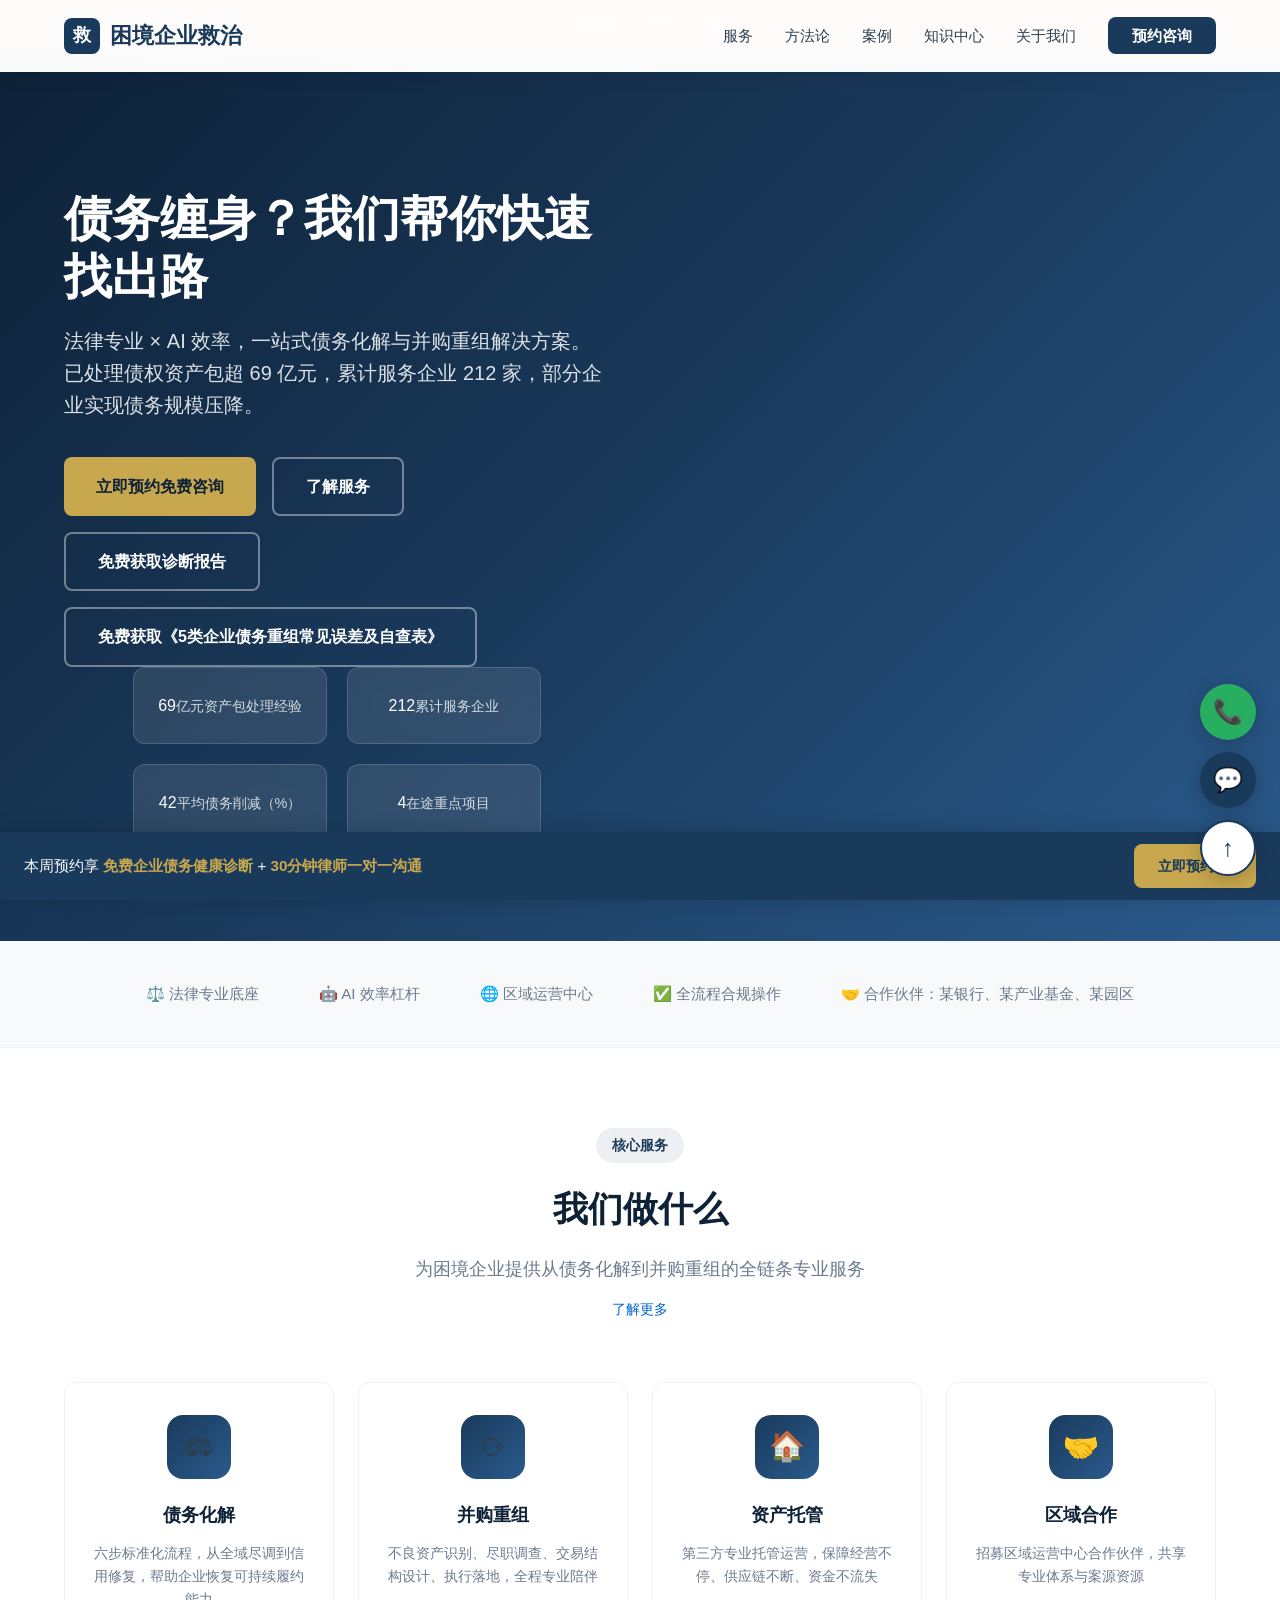
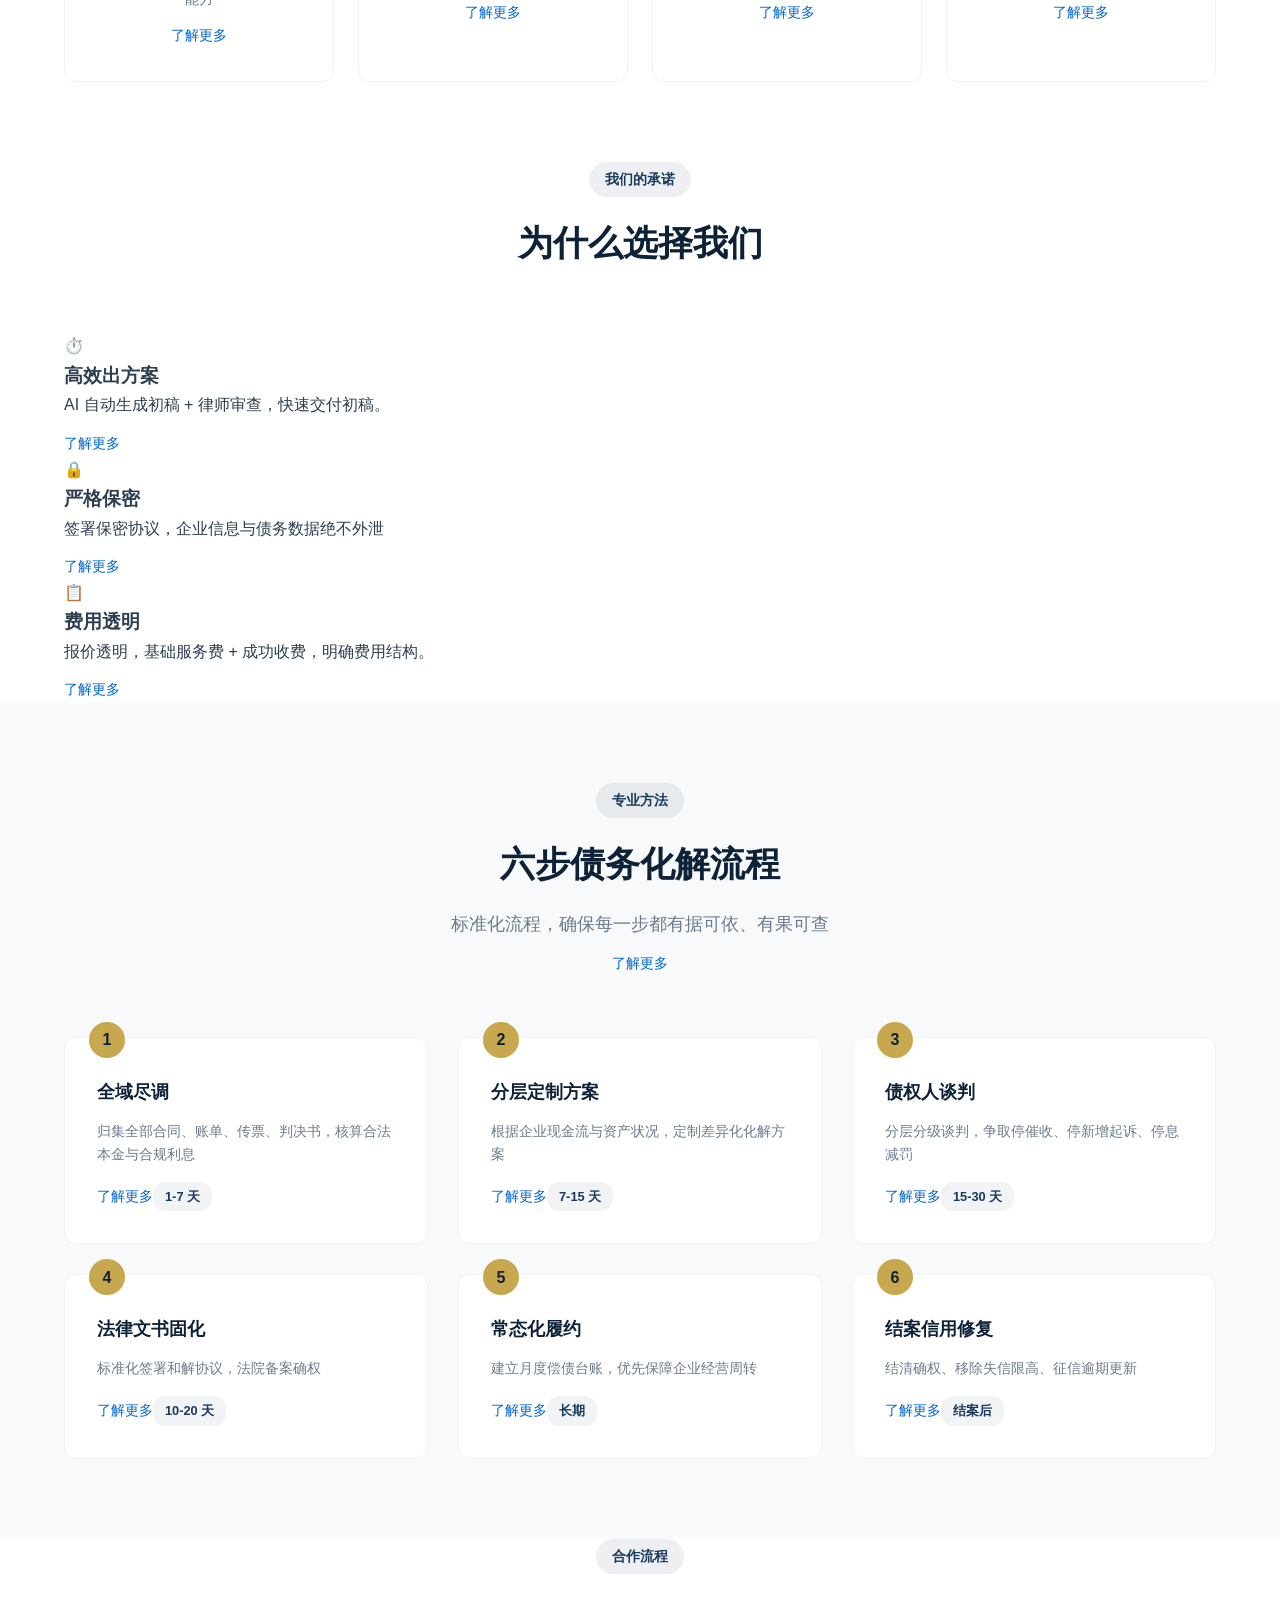
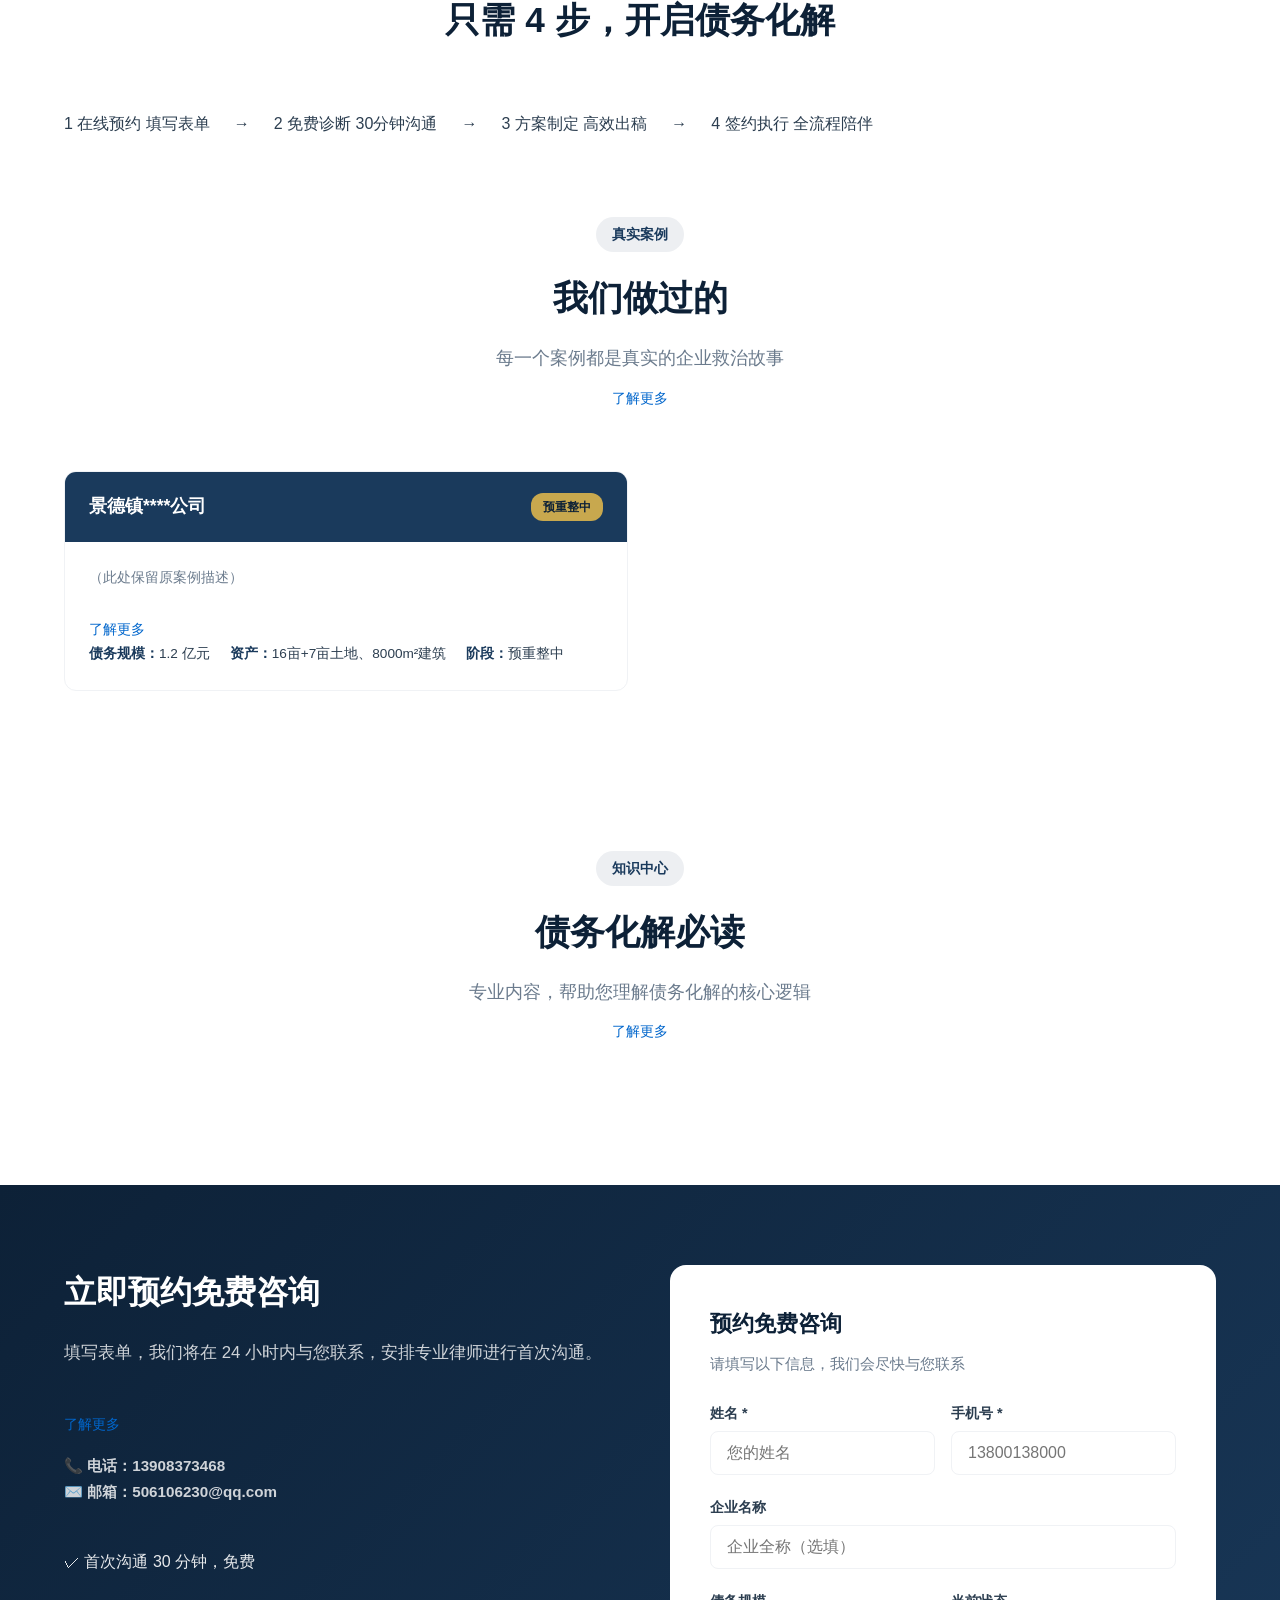
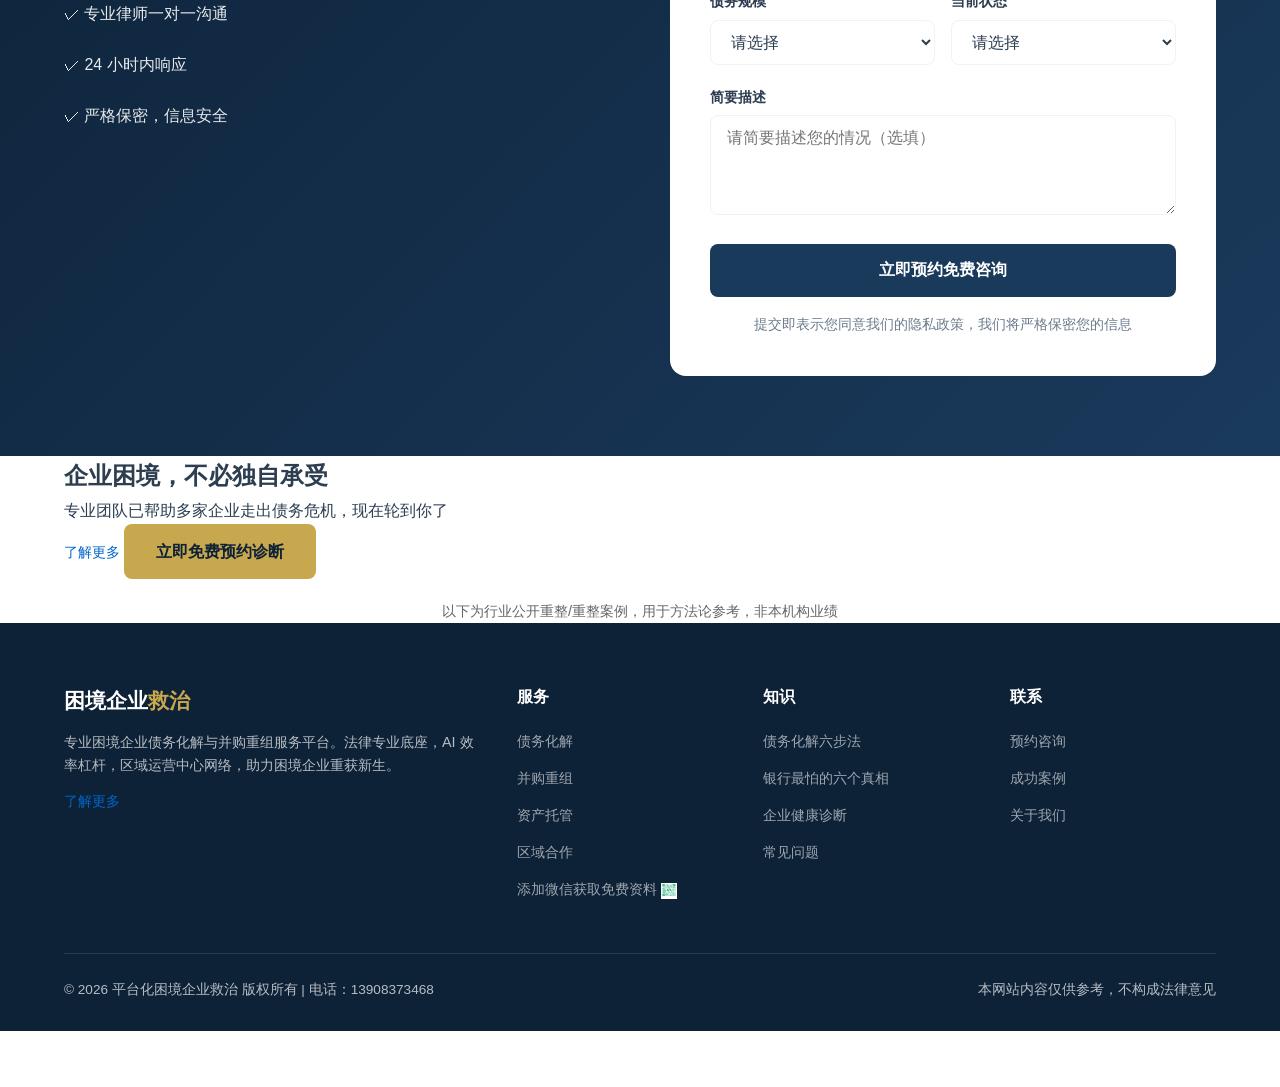
==== commit 0ebf6894: "fix: rename resource files to ASCII filenames so GitHub Pages can serve them; update links" ====
--- a/index.html
+++ b/index.html
@@ -91,7 +91,7 @@
           <a href="#contact" class="btn btn-primary">立即预约免费咨询</a>
           <a href="#services" class="btn btn-outline">了解服务</a>
           <a href="#knowledge" class="btn btn-outline">免费获取诊断报告</a>
-          <a href="javascript:void(0);" class="btn btn-outline" id="freeResourceBtn">免费获取《5类企业债务重组常见误差及自查表》</a>
+        <a href="resources/debt-selfcheck-5types.docx" class="btn btn-outline" id="freeResourceBtn" download>免费获取《5类企业债务重组常见误差及自查表》</a>
         </div>
         <div class="hero-visual">
           <div class="hero-stats">
